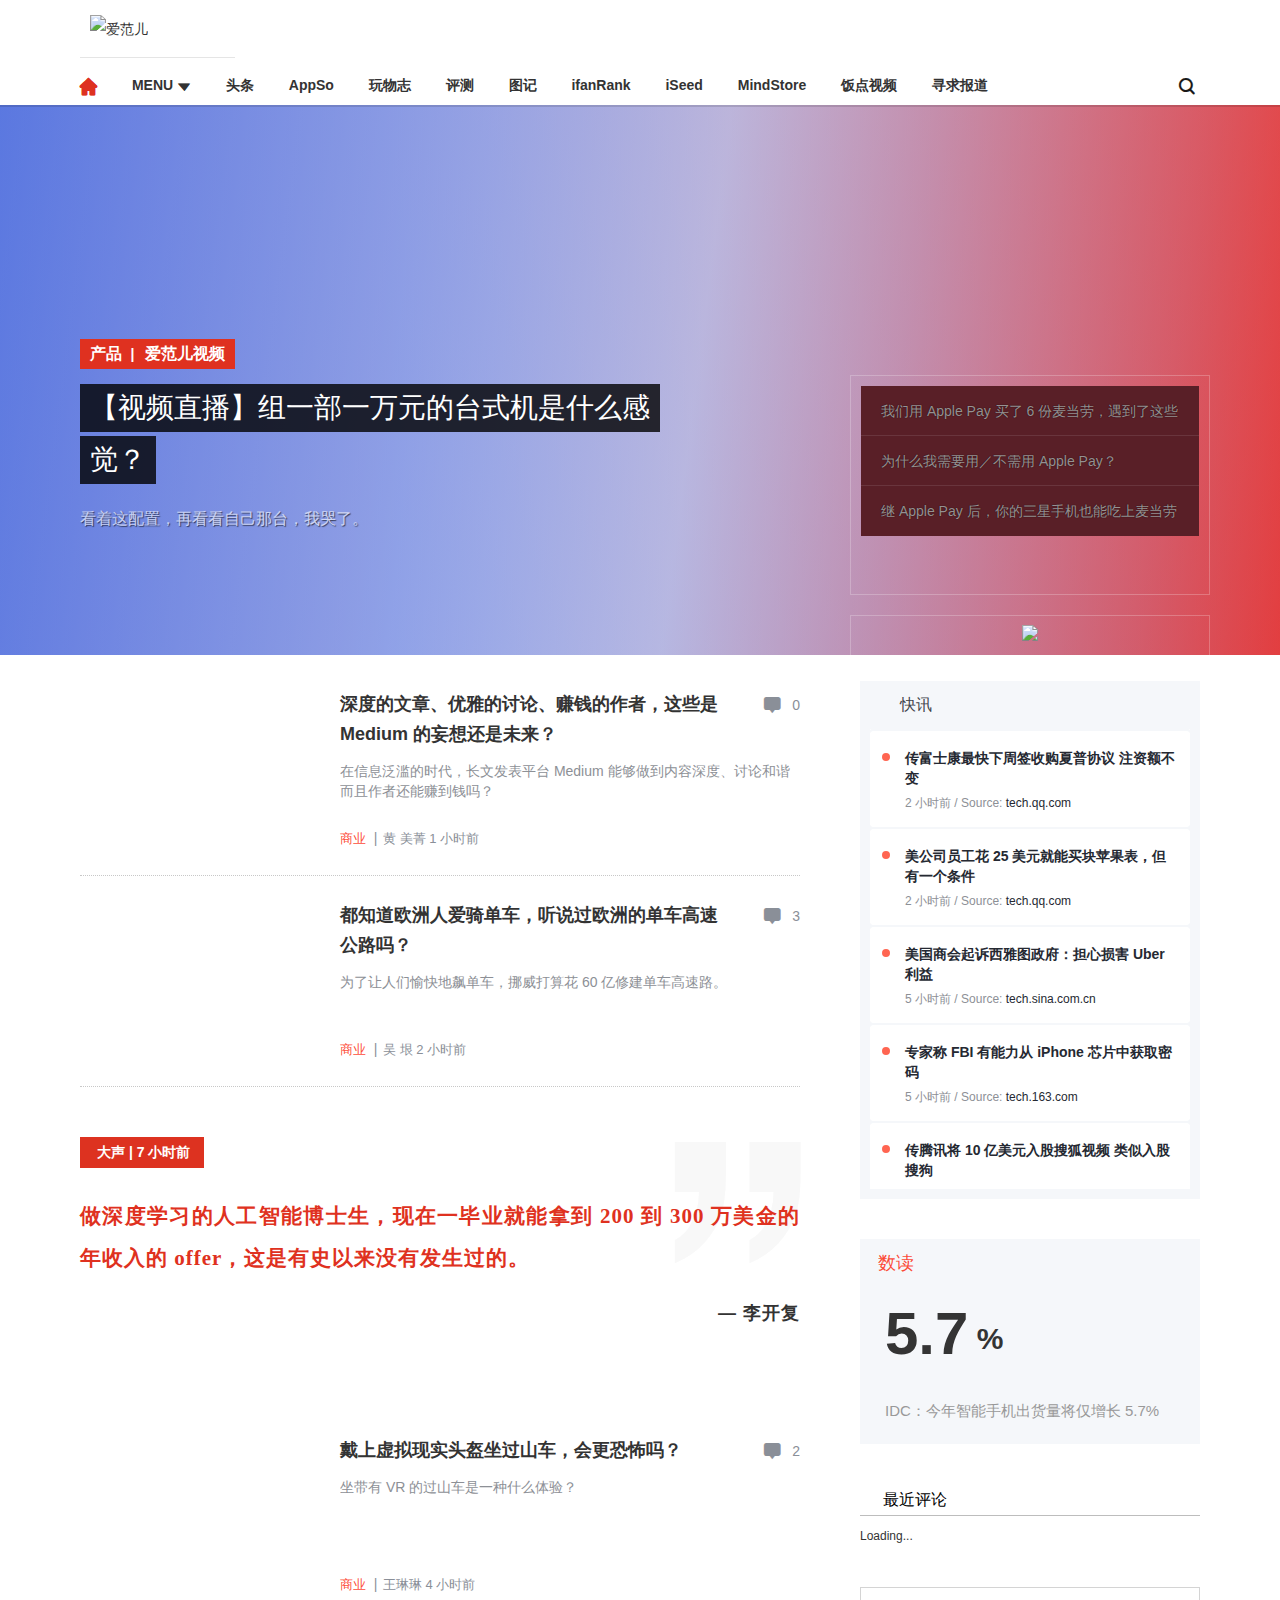
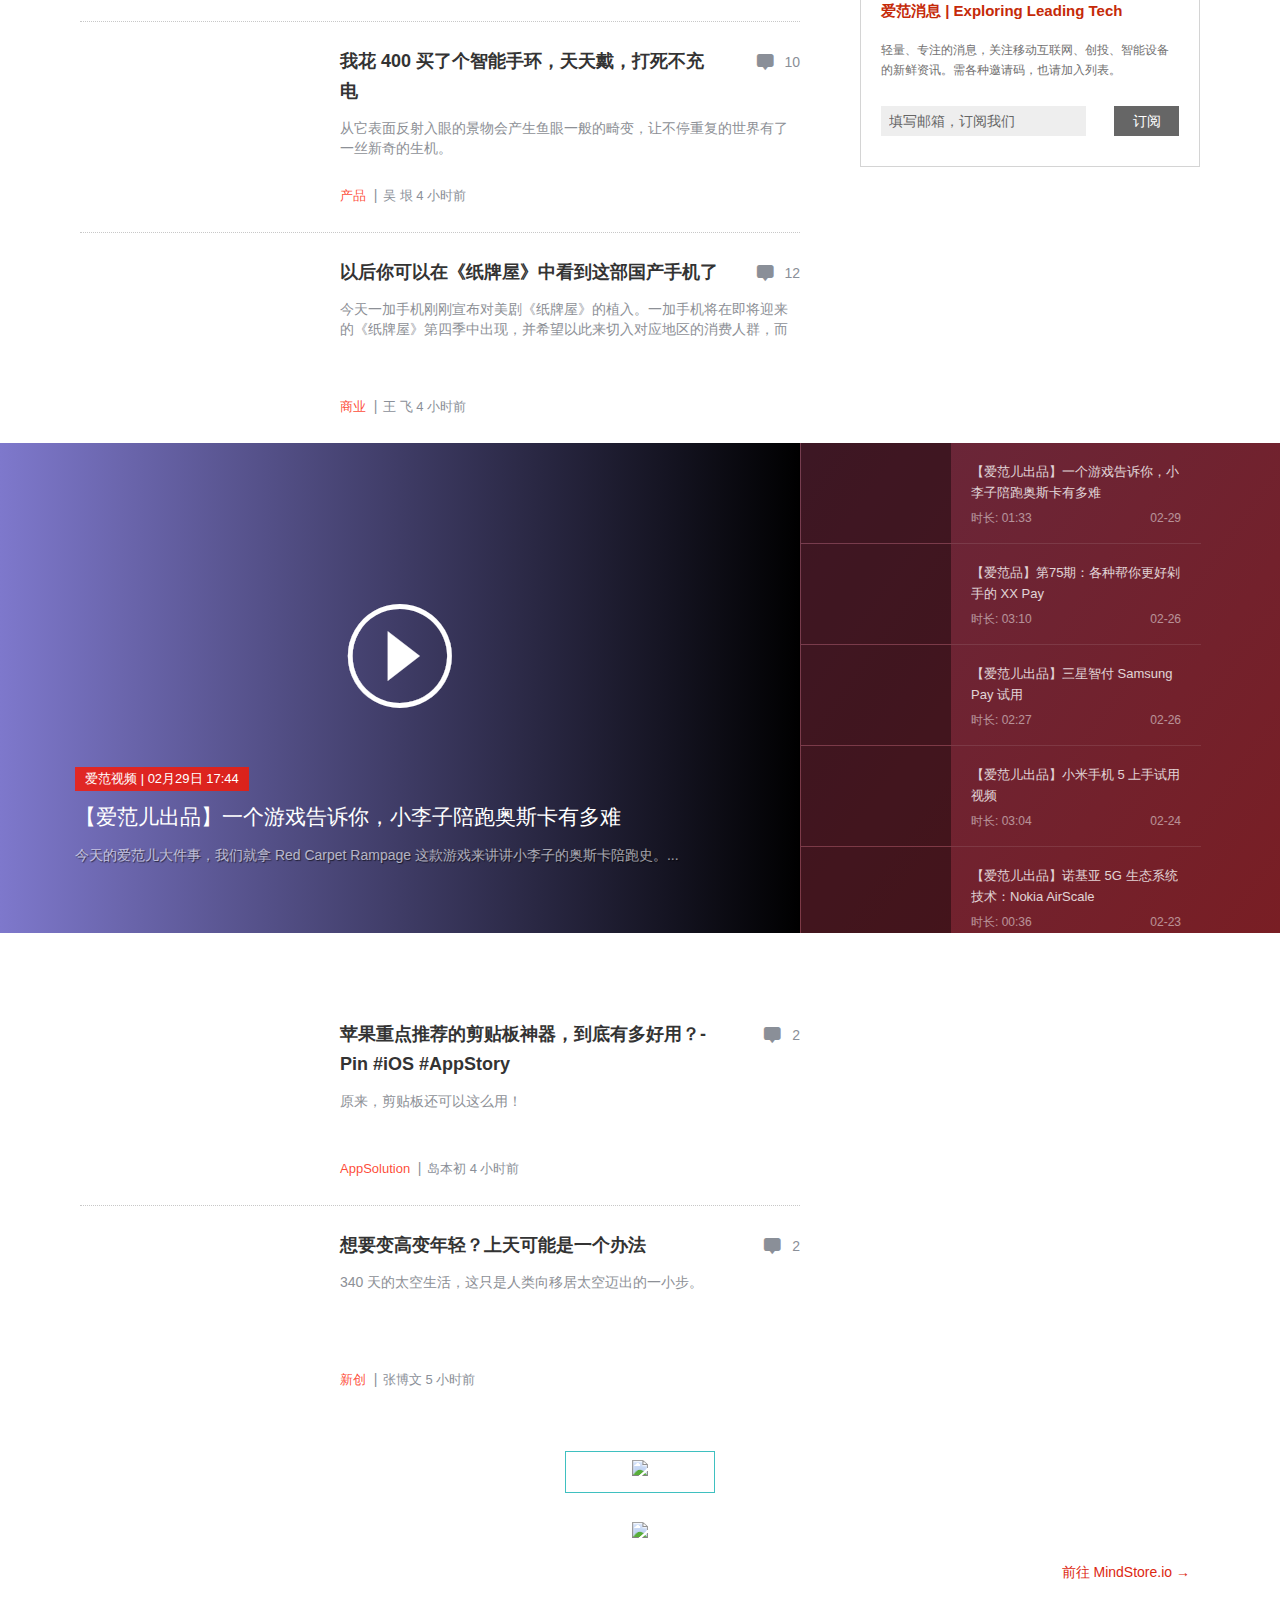
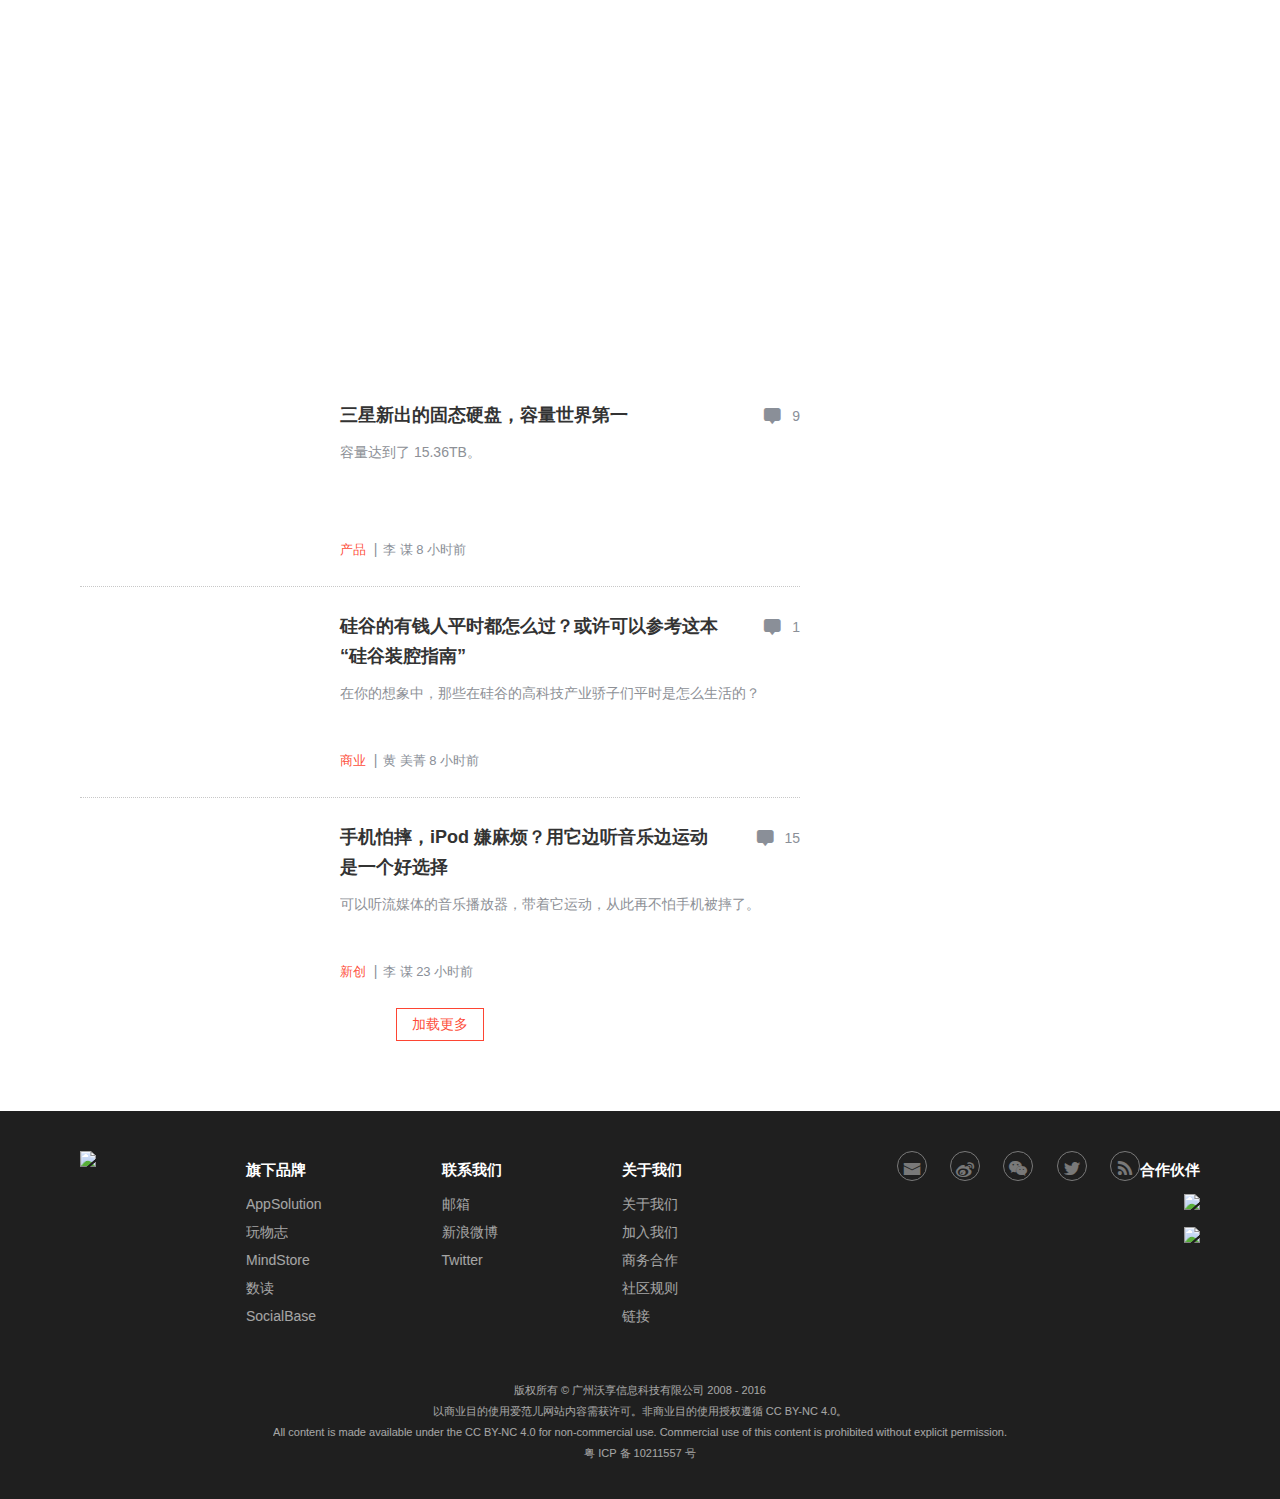
==== wp-content/themes/ycafan/index.html @ ac7ae657 "提交代码" ====
<!DOCTYPE html>
<html xmlns:wb="http://open.weibo.com/wb">
<head>
  <meta charset="utf-8"><script type="text/javascript"></script>
  <meta property="og:site_name" content="爱范儿" />
<meta property="og:url" content="http://www.ifanr.com" /> 
 <title>爱范儿 · 连接热爱</title>
  <link rel="alternate" type="application/rss+xml" title="RSS 2.0 Feed" href="http://www.ifanr.com/feed"/>
  
<!-- BEGIN Metadata added by Add-Meta-Tags WordPress plugin -->
<meta name="description" content="聚焦新创和消费主题的科技媒体，成立于 2008 年 10 月，关注产品及体验，致力于“独立，前瞻，深入”的原创报道和分析评论，是国内唯一一家在产业和产品领域同时具有强势影响力的科技媒体。旗下现有 ifanr.com、SocialBase.cn、AppSolution、玩物志、创业及产品社区 MindStore 等多个细分领域的知名产品。" />
<!-- END Metadata added by Add-Meta-Tags WordPress plugin -->

<link rel='stylesheet' id='main-desktop-app-css'  href='css/main.desktop.auto_create_ts_1456211871.css' type='text/css' media='' />
<link rel='stylesheet' id='widgetbuzz-css'  href='css/buzz.auto_create_ts_1446046962.css?ver=4.2.4' type='text/css' media='all' />
<link rel="EditURI" type="application/rsd+xml" title="RSD" href="http://www.ifanr.com/xmlrpc.php?rsd" />
<link rel="wlwmanifest" type="application/wlwmanifest+xml" href="xml/wlwmanifest.xml" /> 
<script type="text/javascript">
var rcGlobal = {
  infoTemp        : "%REVIEWER% 评论 %POST%",
  loadingText     : "加载中...",
  noCommentsText  : "No comments",
  newestText      : "&laquo; 最新",
  newerText       : "&laquo; 新一点",
  olderText       : "旧一点 &raquo;",
  showContent     : "",
  external        : "1",
  avatarSize      : "48",
  avatarPosition  : "left",
  anonymous       : "Anonymous"
};
</script>
<script type="text/javascript">
/* Try to get out of frames! */
if ( window.top != window.self ) {
  window.top.location = self.location.href
}

var ga = ga || function() {(ga.q = ga.q || []).push(arguments)};

var ns = ns || {};
var IFR = IFR || {};
IFR.isMobile = 0;

IFR.user = {};
IFR.user.id = '';
IFR.user.name = '';
IFR.user.avatarUrl = '';

// sso 用户中心 url 统一配置, 见 config
ns.SSO_URL_MYACCOUNT = "https://sso.ifanr.com/myaccount/";
ns.SSO_URL_LOGIN = "https://sso.ifanr.com/login/";
ns.SSO_URL_REGISTER = "https://sso.ifanr.com/register/";
ns.SSO_URL_LOGOUT = "https://sso.ifanr.com/logout/";

ns.COMMENTER_EMAIL = 'commenter_email';
ns.COMMENTER_NAME = 'commenter_name';

IFR.api_url = "http://www.ifanr.com/api/v3.0/";
IFR.theme_url = "http://cdnzz.ifanr.com/wp-content/themes/ifanr-2.0";
IFR.blankImg_url = "http://cdnzz.ifanr.com/wp-content/themes/ifanr-2.0/static//images/grey.gif";
IFR.apiNonce = { appkey: 'lI5287M8UyxBI98U2YKq',timestamp: '1457091133',sign: '9f8137583d662371139d8556e808f045' };
</script>
    <!--[if lt IE 9]>
  <script src="http://cdnzz.ifanr.com/wp-content/themes/ifanr-2.0/js/html5.js" type="text/javascript"></script>
  <link rel="stylesheet" href="http://cdnzz.ifanr.com/wp-content/themes/ifanr-2.0/static/css/desktop/use-modern-browser.css"/>
  <![endif]-->
</head>

<body class="home blog">
<!-- [if lt IE9]>
<div class="use-modern-browser">
  <p>你正在使用低版本的 IE 浏览器，请升级 IE 浏览器或者通过 <a href="https://www.google.com/chrome/browser/desktop/index.html">Chrome</a>
     访问，以获得更好的阅读体验。</p>
</div>
<![endif] -->

<div id="container" class="container">
  <div id="container-inner" class="container-inner clearfix">

    
        <div id="header" class="header clearfix">
      <div class="header-inner">

        <!-- header-row -->
        <div class="header-row clearfix">
          <a class="logo js-logo" ga-track="event" ga-action="click" ga-event-category="logo" ga-event-label="Logo" href="http://www.ifanr.com/" title="爱范儿">
            <img src="http://cdnzz.ifanr.com/wp-content/themes/ifanr-2.0/static/images/desktop/new-logo-gray.png" alt="爱范儿"/>
          </a>

          <div class="sns row js-sns">
            <a class="sns-item" target="_blank" href="http://www.ifanr.com/weixin"><i class="ifanr2015 ifanr2015-weixin"></i></a>
            <a rel="nofollow" class="sns-item" target="_blank" href="http://weibo.com/ifanr"><i class="ifanr2015 ifanr2015-xinlangweibo"></i></a>
            <a rel="nofollow" class="sns-item" target="_blank" href="http://twitter.com/ifanr"><i class="ifanr2015 ifanr2015-twitter"></i></a>
            <a class="sns-item" target="_blank" href="http://www.ifanr.com/feed"><i class="ifanr2015 ifanr2015-rss"></i></a>
          </div>

          <div class="js-navbar-top-jiong-container navbar-top-jiong-container"></div>

        </div>
        <!-- end header-row -->

      </div>

      <!-- header-row -->
        <div class="header-row clearfix nav-fixed js-header js-nav-fixed">
          <div class="header-inner">
            <div class="nav">
              <ul class="nav-list">
                <li class="nav-item">
                  <a href="/">
                    <i class="ifanr2015 ifanr2015-home01 icon-home"></i>
                  </a>
                </li>
                <li class="nav-item js-nav-menu">
                  <a href="#menu">
                    <!-- <i class="ifanr2015 ifanr2015-menutou icon-font"></i> -->
                    MENU
                    <i class="ifanr2015 ifanr2015-jiantou icon-arrow-down"></i>
                  </a>
                </li>

                <li class="nav-item" cate="feature" data-count="4" data-action="featured">
                  <a ga-track="event" ga-action="click" ga-event-category="nav-item" ga-event-label="头条" itemprop="url" class="product-item" href="http://www.ifanr.com/">
                    <!-- <i class="ifanr2015 ifanr2015-toutiao01 icon-font"></i> -->
                    头条
                  </a>
                </li>
                <li class="nav-item" cate="app" data-count="4" data-post-type="app" data-template="desktop-nav-app">
                  <a ga-track="event" ga-action="click" ga-event-category="nav-item" ga-event-label="AppSo" itemprop="url" class="product-item" href="http://www.ifanr.com/app">
                    <!-- <i class="ifanr2015 ifanr2015-menuappso icon-font"></i> -->
                    AppSo
                  </a>
                </li>
                <li class="nav-item" cate="coolbuy" data-count="4" data-post-type="coolbuy">
                  <a ga-track="event" ga-action="click" ga-event-category="nav-item" ga-event-label="玩物志" itemprop="url" class="product-item" href="http://www.ifanr.com/coolbuy">
                    <!-- <i class="ifanr2015 ifanr2015-wanwuzhi icon-font"></i> -->
                    玩物志
                  </a>
                </li>
                <li class="nav-item" cate="review" data-count="4">
                  <a ga-track="event" ga-action="click" ga-event-category="nav-item" ga-event-label="评测" itemprop="url" class="product-item" href="http://www.ifanr.com/category/review">
                    <!-- <i class="ifanr2015 ifanr2015-pingce icon-font"></i> -->
                    评测
                  </a>
                </li>
                <li class="nav-item" cate="tuji" data-count="4" data-post-type="tuji">
                  <a ga-track="event" ga-action="click" ga-event-category="nav-item" ga-event-label="图记" itemprop="url" class="product-item" href="http://www.ifanr.com/tuji">
                    <!-- <i class="ifanr2015 ifanr2015-pingce icon-font"></i> -->
                    图记
                  </a>
                </li>
                <li class="nav-item" cate="top-rank" data-count="4">
                  <a ga-track="event" ga-action="click" ga-event-category="nav-item" ga-event-label="ifanRank" itemprop="url" class="product-item" href="http://www.ifanr.com/category/special/top-rank">
                    <!-- <i class="ifanr2015 ifanr2015-pingce icon-font"></i> -->
                    ifanRank
                  </a>
                </li>
                <li class="nav-item" cate="iseed" data-count="4">
                  <a ga-track="event" ga-action="click" ga-event-category="nav-item" ga-event-label="iseed" itemprop="url" class="product-item" href="http://www.ifanr.com/category/special/interview/iseed">
                    <!-- <i class="ifanr2015 ifanr2015-pingce icon-font"></i> -->
                    iSeed
                  </a>
                </li>
                <li class="nav-item" cate="mindstore" data-count="4" data-action="mindstore" data-template="desktop-nav-mindstore">
                  <a ga-track="event" ga-action="click" ga-event-category="nav-item" ga-event-label="MindStore" itemprop="url" class="product-item" href="http://mindstore.io">
                    <!-- <i class="ifanr2015 ifanr2015-mindstore icon-font"></i> -->
                    MindStore
                  </a>
                </li>
                <li class="nav-item" cate="video" data-limit="15" data-count="5" data-post-type="video" data-template="desktop-nav-video">
                  <a ga-track="event" ga-action="click" ga-event-category="nav-item" ga-event-label="爱范视频" itemprop="url" class="product-item" href="http://www.ifanr.com/category/special/video-special">
                    <!-- <i class="ifanr2015 ifanr2015-aifanshipin icon-font"></i> -->
                    饭点视频
                  </a>
                </li>
                <li class="nav-item">
                  <a ga-track="event" ga-action="click" ga-event-category="nav-item" ga-event-label="寻求报道" itemprop="url" class="product-item" href="http://www.ifanr.com/about/contribute">
                    <!-- <i class="ifanr2015 ifanr2015-aifanshipin icon-font"></i> -->
                    寻求报道
                  </a>
                </li>
                <!--
                <li class="nav-item" cate="dasheng" data-count="4" data-post-type="dasheng" data-template="desktop-nav-dasheng">
                  <a ga-track="event" ga-action="click" ga-event-category="nav-item" ga-event-label="大声" itemprop="url" class="product-item" href="http://www.ifanr.com/dasheng">
                    <i class="ifanr2015 ifanr2015-menudasheng icon-font"></i>
                  </a>
                </li>
                <li class="nav-item" cate="data" data-count="4" data-post-type="data" data-template="desktop-nav-data">
                  <a ga-track="event" ga-action="click" ga-event-category="nav-item" ga-event-label="数读" itemprop="url" class="product-item" href="http://www.ifanr.com/data/">
                    <i class="ifanr2015 ifanr2015-shudu icon-font"></i>
                  </a>
                </li> -->
               <!--  <li class="nav-item">
                  <a ga-track="event" ga-action="click" ga-event-category="nav-item" ga-event-label="寻求报道" itemprop="url" class="product-item" href="http://www.ifanr.com/data/">寻求报道</a>
                </li> -->

              </ul>
            </div>

            <div class="nav-user">
              <div class="nav-search js-nav-search" ga-track="event" ga-action="click" ga-event-category="button" ga-event-label="SearchButton" id="nav-search">
                <span id="search-button">
                  <i class="ifanr2015 ifanr2015-search icon-search"></i>
                </span>
              </div>

              <div class="js-login ifr-user-nav-menu hide">
                <div id="nav-user-button">
                  <div class="ifr-user-nav-menu">
                    <ul class="nav-user-subs ifr-user-dropdown-menu hide m-t-10" id="nav-user-subs">
                      <li class="sub-item"><a href="https://sso.ifanr.com/myaccount/">个人中心</a></li>
                      <li class="sub-item"><a href="javascript:void(0);" class="js-logout">退出登录</a></li>
                    </ul>
                  </div>
                  <span class="user-name J_UserIdentity"></span>
                  <span class="ifanr2015 ifanr2015-xiala-small"></span>
                </div>
              </div>

              <!-- 未登录 -->
              <div class="js-not-login not-login hide">
                <a rel="nofollow" class="user-login" href="https://sso.ifanr.com/login/?next=http://www.ifanr.com">登录</a>
                <a rel="nofollow" class="user-reg" href="https://sso.ifanr.com/register/?next=http://www.ifanr.com">注册</a>
              </div>
            </div>
          </div>

          <!-- 栏目预览 -->
          <div class="items-preview js-items-preview js-slider">
            <span class="slider-arrow prev"><i class="ifanr2015 ifanr2015-shangyihua"></i></span>
            <span class="slider-arrow next"><i class="ifanr2015 ifanr2015-xiayihua"></i></span>
            <div class="header-inner items-flex" ></div>
          </div>
          <!-- 栏目预览 -->

          <!-- 导航 -->
          <div class="hide state-close ifr-nav-items-container js-nav-items">
            <div class="fullwidth">
              <div class="main">
                <!-- 分类与产品 -->
                <div class="items-wrapper js-clickable-wrapper">
                  <h2>栏目</h2>

                  <div itemscope itemtype="http://schema.org/SiteNavigationElement" class="nav-items-list row">
                    <div class="single-row">
                      <a ga-track="event" ga-action="click" ga-event-category="nav-item" ga-event-label="首页" itemprop="url" href="http://www.ifanr.com"><span itemprop="name">首页</span></a>
                      <a ga-track="event" ga-action="click" ga-event-category="nav-item" ga-event-label="ifanRank" itemprop="url" href="http://www.ifanr.com/category/special/top-rank"><span itemprop="name">ifanRank</span></a>
                      <a ga-track="event" ga-action="click" ga-event-category="nav-item" ga-event-label="评测" itemprop="url" href="http://www.ifanr.com/category/special/review"><span itemprop="name">评测</span></a>
                    </div>
                    <div class="single-row">
                      <a ga-track="event" ga-action="click" ga-event-category="nav-item" ga-event-label="智能" itemprop="url" href="http://www.ifanr.com/category/special/intelligence"><span itemprop="name">智能</span></a>
                      <a ga-track="event" ga-action="click" ga-event-category="nav-item" ga-event-label="汽车" itemprop="url" href="http://www.ifanr.com/category/special/intelligentcar"><span itemprop="name">汽车</span></a>
                      <a ga-track="event" ga-action="click" ga-event-category="nav-item" ga-event-label="商业" itemprop="url" href="http://www.ifanr.com/category/special/business"><span itemprop="name">商业</span></a>
                    </div>
                    <div class="single-row">
                      <a ga-track="event" ga-action="click" ga-event-category="nav-item" ga-event-label="范品" itemprop="url" href="http://www.ifanr.com/category/special/imuch"><span itemprop="name">范品</span></a>
                      <a ga-track="event" ga-action="click" ga-event-category="nav-item" ga-event-label="图记" itemprop="url" href="http://www.ifanr.com/tuji"><span itemprop="name">图记</span></a>
                      <a ga-track="event" ga-action="click" ga-event-category="nav-item" ga-event-label="iSeed" itemprop="url" href="http://www.ifanr.com/category/special/iseed"><span itemprop="name">iSeed</span></a>
                    </div>
                    <div class="single-row">
                      <a ga-track="event" ga-action="click" ga-event-category="nav-item" ga-event-label="观点" itemprop="url" href="http://www.ifanr.com/category/special/opinion"><span itemprop="name">观点</span></a>
                      <a ga-track="event" ga-action="click" ga-event-category="nav-item" ga-event-label="访谈" itemprop="url" href="http://www.ifanr.com/category/special/interview"><span itemprop="name">访谈</span></a>
                      <a ga-track="event" ga-action="click" ga-event-category="nav-item" ga-event-label="饭点视频" itemprop="url" href="http://www.ifanr.com/video"><span itemprop="name">饭点视频</span></a>
                    </div>
                  </div>

                </div><!-- 分类与产品 -->

                <div class="menu-preview js-menu-preview">
                  <h2>快速预览</h2>
                  <div class="search-ifr preview-list">
                    <ul class="search-list"></ul>
                  </div>
                </div>

              </div>
            </div>
          </div><!-- 导航 -->

        </div>
        <!-- end header-row -->

    </div>

    <div id="content-outer" class="content-outer clearfix fix-header-height">
      <div id="content" class="content clearfix">

                  <div class="header-notice-wrap header-notice-wrap-for-home">
            <div class="fullwidth">
              <div class="header-notice hide J_Notice">
                <a class="notice J_NoticeLink" href="#">
                  <i class="ifanr2015 ifanr2015-live"></i>
                  <span class="J_NoticeTitle"></span>
                </a>
                <a class="J_Close close reverse-icon" title="关闭">
                  <i class="icon-remove"></i>
                </a>
              </div>
            </div>
          </div>
        <div id="recommend-post" class="clearfix">
  <div id="recommend-post-slider" class="recommend-holder clearfix">
    <div class="recommend-post-content clearfix">
            <div class="slider">
        <ul>
                    <li class="ifanr-recommend-item">
          <div class="post-mask post-mask-top"></div>
          <div class="post-mask post-mask-bottom"></div>
            <div itemprop="url"href="http://www.ifanr.com/628741" class="ifanr-recommend-items">
              <div class="item-content">
                <div class="bg-img" data-cmpt-parallax-bg id="recommend" style="background-image:url('http://images.ifanr.cn/wp-content/uploads/2016/03/DIY-3.jpg')"></div>
                <div class="fullwidth">
                  <div class="main recommend-post-wrapper row">
                    <div class="post-item-container excerpt" itemscope itemtype="http://schema.org/Article">

                      <div class="fullwidth">
                        <div class="main row">
                          <div class="post-item-container title">
                            <div class="post-item-addon"></div>
                            <div class="post-item-content" itemscope itemtype="http://schema.org/Article">
                              <meta itemscope="thumbnailUrl" content="http://images.ifanr.cn/wp-content/uploads/2016/03/DIY-3.jpg" />
                              <div class="tag-label">
                                <a class="tag" itemprop="keywords" href="http://www.ifanr.com/category/special/product">
                                  产品                                </a>
                                <span class="seperator">|</span>
                                <span class="author">
                                  <a href="http://www.ifanr.com/author/ifanrvideo" title="Posts by 爱范儿视频" rel="author">爱范儿视频</a>
                                </span>
                                <meta itemprop="author" content="爱范儿视频" />
                              </div>
                              <h2 itemprop="headline">
                                <a rel="canonical" itemprop="url" href="http://www.ifanr.com/628741" class="js-multiline">
                                <div class="title-part-container"><span class="title-part">【视频直播】组一部一万元的台式机是什么感</span></div><div class="title-part-container"><span class="title-part">觉？</span></div>                                </a>
                              </h2>
                            </div>
                          </div>
                        </div>
                      </div>

                      <div class="post-item-content post-item-excerpt">
                        <div itemprop="description" class="js-excerpt" data-clamp='3'>
                          <p>看着这配置，再看看自己那台，我哭了。</p>                        </div>
                      </div>
                      <div class="clearfix"></div>
                    </div>
                    <!-- post-item-container -->
                  </div>
                </div>
                <!-- recommend-post-wrapper -->
              </div>
              <!-- item-content -->
            </div>
          </li>
                    <li class="ifanr-recommend-item">
          <div class="post-mask post-mask-top"></div>
          <div class="post-mask post-mask-bottom"></div>
            <div itemprop="url"href="http://www.ifanr.com/628151" class="ifanr-recommend-items">
              <div class="item-content">
                <div class="bg-img" data-cmpt-parallax-bg id="recommend" style="background-image:url('http://images.ifanr.cn/wp-content/uploads/2016/03/aed82cd7web-china-game-go-1-cc-e1457075761960.jpg')"></div>
                <div class="fullwidth">
                  <div class="main recommend-post-wrapper row">
                    <div class="post-item-container excerpt" itemscope itemtype="http://schema.org/Article">

                      <div class="fullwidth">
                        <div class="main row">
                          <div class="post-item-container title">
                            <div class="post-item-addon"></div>
                            <div class="post-item-content" itemscope itemtype="http://schema.org/Article">
                              <meta itemscope="thumbnailUrl" content="http://images.ifanr.cn/wp-content/uploads/2016/03/aed82cd7web-china-game-go-1-cc-e1457075761960.jpg" />
                              <div class="tag-label">
                                <a class="tag" itemprop="keywords" href="http://www.ifanr.com/category/special/innovation">
                                  新创                                </a>
                                <span class="seperator">|</span>
                                <span class="author">
                                  <a href="http://www.ifanr.com/author/odyssey" title="Posts by 欧狄" rel="author">欧狄</a>
                                </span>
                                <meta itemprop="author" content="欧狄" />
                              </div>
                              <h2 itemprop="headline">
                                <a rel="canonical" itemprop="url" href="http://www.ifanr.com/628151" class="js-multiline">
                                <div class="title-part-container"><span class="title-part">5 天后大战人工智能！世界顶尖棋手能否“捍</span></div><div class="title-part-container"><span class="title-part">卫”人类智商？</span></div>                                </a>
                              </h2>
                            </div>
                          </div>
                        </div>
                      </div>

                      <div class="post-item-content post-item-excerpt">
                        <div itemprop="description" class="js-excerpt" data-clamp='3'>
                          <p>“对 AlphaGO 是我不能输的比赛，甚至一盘棋都不能输。”李世石显得志在必得。</p>                        </div>
                      </div>
                      <div class="clearfix"></div>
                    </div>
                    <!-- post-item-container -->
                  </div>
                </div>
                <!-- recommend-post-wrapper -->
              </div>
              <!-- item-content -->
            </div>
          </li>
                    <li class="ifanr-recommend-item">
          <div class="post-mask post-mask-top"></div>
          <div class="post-mask post-mask-bottom"></div>
            <div itemprop="url"href="http://www.ifanr.com/628422" class="ifanr-recommend-items">
              <div class="item-content">
                <div class="bg-img" data-cmpt-parallax-bg id="recommend" style="background-image:url('http://images.ifanr.cn/wp-content/uploads/2016/03/wechat_pay.jpg')"></div>
                <div class="fullwidth">
                  <div class="main recommend-post-wrapper row">
                    <div class="post-item-container excerpt" itemscope itemtype="http://schema.org/Article">

                      <div class="fullwidth">
                        <div class="main row">
                          <div class="post-item-container title">
                            <div class="post-item-addon"></div>
                            <div class="post-item-content" itemscope itemtype="http://schema.org/Article">
                              <meta itemscope="thumbnailUrl" content="http://images.ifanr.cn/wp-content/uploads/2016/03/wechat_pay.jpg" />
                              <div class="tag-label">
                                <a class="tag" itemprop="keywords" href="http://www.ifanr.com/category/special/business">
                                  商业                                </a>
                                <span class="seperator">|</span>
                                <span class="author">
                                  <a href="http://www.ifanr.com/author/michael" title="Posts by 麦玮琪" rel="author">麦玮琪</a>
                                </span>
                                <meta itemprop="author" content="麦玮琪" />
                              </div>
                              <h2 itemprop="headline">
                                <a rel="canonical" itemprop="url" href="http://www.ifanr.com/628422" class="js-multiline">
                                <div class="title-part-container"><span class="title-part">同是第三方支付，为啥支付宝能顶住手续费压</span></div><div class="title-part-container"><span class="title-part">力，微信却不能？</span></div>                                </a>
                              </h2>
                            </div>
                          </div>
                        </div>
                      </div>

                      <div class="post-item-content post-item-excerpt">
                        <div itemprop="description" class="js-excerpt" data-clamp='3'>
                          <p>在看不见的地方，支付宝和微信支付的差异非常之大。这也凸显了支付宝在第三方支付上的领先地位，即便它缺少所谓的社交基因；而微信支付需要追赶的，也不仅仅是市场份额。</p>                        </div>
                      </div>
                      <div class="clearfix"></div>
                    </div>
                    <!-- post-item-container -->
                  </div>
                </div>
                <!-- recommend-post-wrapper -->
              </div>
              <!-- item-content -->
            </div>
          </li>
                    <li class="ifanr-recommend-item">
          <div class="post-mask post-mask-top"></div>
          <div class="post-mask post-mask-bottom"></div>
            <div itemprop="url"href="http://www.ifanr.com/627543" class="ifanr-recommend-items">
              <div class="item-content">
                <div class="bg-img" data-cmpt-parallax-bg id="recommend" style="background-image:url('http://images.ifanr.cn/wp-content/uploads/2016/03/Robot.jpg')"></div>
                <div class="fullwidth">
                  <div class="main recommend-post-wrapper row">
                    <div class="post-item-container excerpt" itemscope itemtype="http://schema.org/Article">

                      <div class="fullwidth">
                        <div class="main row">
                          <div class="post-item-container title">
                            <div class="post-item-addon"></div>
                            <div class="post-item-content" itemscope itemtype="http://schema.org/Article">
                              <meta itemscope="thumbnailUrl" content="http://images.ifanr.cn/wp-content/uploads/2016/03/Robot.jpg" />
                              <div class="tag-label">
                                <a class="tag" itemprop="keywords" href="http://www.ifanr.com/category/special/product">
                                  产品                                </a>
                                <span class="seperator">|</span>
                                <span class="author">
                                  <a href="http://www.ifanr.com/author/huangmeijing" title="Posts by 黄 美菁" rel="author">黄 美菁</a>
                                </span>
                                <meta itemprop="author" content="黄 美菁" />
                              </div>
                              <h2 itemprop="headline">
                                <a rel="canonical" itemprop="url" href="http://www.ifanr.com/627543" class="js-multiline">
                                <div class="title-part-container"><span class="title-part">当真狗狗遇上机器狗，如何面对这些“成精”的</span></div><div class="title-part-container"><span class="title-part">机器人？</span></div>                                </a>
                              </h2>
                            </div>
                          </div>
                        </div>
                      </div>

                      <div class="post-item-content post-item-excerpt">
                        <div itemprop="description" class="js-excerpt" data-clamp='3'>
                          <p>当 Android 创始人 Andy Rubin 的爱犬遇到机器狗，两者会擦出怎样的火花？</p>                        </div>
                      </div>
                      <div class="clearfix"></div>
                    </div>
                    <!-- post-item-container -->
                  </div>
                </div>
                <!-- recommend-post-wrapper -->
              </div>
              <!-- item-content -->
            </div>
          </li>
                    <li class="ifanr-recommend-item">
          <div class="post-mask post-mask-top"></div>
          <div class="post-mask post-mask-bottom"></div>
            <div itemprop="url"href="http://www.ifanr.com/627298" class="ifanr-recommend-items">
              <div class="item-content">
                <div class="bg-img" data-cmpt-parallax-bg id="recommend" style="background-image:url('http://images.ifanr.cn/wp-content/uploads/2016/03/15657723_xxl.jpg')"></div>
                <div class="fullwidth">
                  <div class="main recommend-post-wrapper row">
                    <div class="post-item-container excerpt" itemscope itemtype="http://schema.org/Article">

                      <div class="fullwidth">
                        <div class="main row">
                          <div class="post-item-container title">
                            <div class="post-item-addon"></div>
                            <div class="post-item-content" itemscope itemtype="http://schema.org/Article">
                              <meta itemscope="thumbnailUrl" content="http://images.ifanr.cn/wp-content/uploads/2016/03/15657723_xxl.jpg" />
                              <div class="tag-label">
                                <a class="tag" itemprop="keywords" href="http://www.ifanr.com/category/special/opinion">
                                  观点                                </a>
                                <span class="seperator">|</span>
                                <span class="author">
                                  <a href="http://www.ifanr.com/author/odin" title="Posts by 莊 偉宏 Odin" rel="author">莊 偉宏 Odin</a>
                                </span>
                                <meta itemprop="author" content="莊 偉宏 Odin" />
                              </div>
                              <h2 itemprop="headline">
                                <a rel="canonical" itemprop="url" href="http://www.ifanr.com/627298" class="js-multiline">
                                <div class="title-part-container"><span class="title-part">究竟是什么黑科技，让大疆无人机不会撞墙？</span></div>                                </a>
                              </h2>
                            </div>
                          </div>
                        </div>
                      </div>

                      <div class="post-item-content post-item-excerpt">
                        <div itemprop="description" class="js-excerpt" data-clamp='3'>
                          <p>为什么大疆的 Phantom 4 和 Yuneec 的 Typhoon H，可以像有生命的一样自动回避障碍物？全因它们都有一双眼睛。</p>                        </div>
                      </div>
                      <div class="clearfix"></div>
                    </div>
                    <!-- post-item-container -->
                  </div>
                </div>
                <!-- recommend-post-wrapper -->
              </div>
              <!-- item-content -->
            </div>
          </li>
                    <li class="ifanr-recommend-item">
          <div class="post-mask post-mask-top"></div>
          <div class="post-mask post-mask-bottom"></div>
            <div itemprop="url"href="http://www.ifanr.com/627195" class="ifanr-recommend-items">
              <div class="item-content">
                <div class="bg-img" data-cmpt-parallax-bg id="recommend" style="background-image:url('http://images.ifanr.cn/wp-content/uploads/2016/03/p4-titu.jpg')"></div>
                <div class="fullwidth">
                  <div class="main recommend-post-wrapper row">
                    <div class="post-item-container excerpt" itemscope itemtype="http://schema.org/Article">

                      <div class="fullwidth">
                        <div class="main row">
                          <div class="post-item-container title">
                            <div class="post-item-addon"></div>
                            <div class="post-item-content" itemscope itemtype="http://schema.org/Article">
                              <meta itemscope="thumbnailUrl" content="http://images.ifanr.cn/wp-content/uploads/2016/03/p4-titu.jpg" />
                              <div class="tag-label">
                                <a class="tag" itemprop="keywords" href="http://www.ifanr.com/category/special/product">
                                  产品                                </a>
                                <span class="seperator">|</span>
                                <span class="author">
                                  <a href="http://www.ifanr.com/author/michael" title="Posts by 麦玮琪" rel="author">麦玮琪</a>
                                </span>
                                <meta itemprop="author" content="麦玮琪" />
                              </div>
                              <h2 itemprop="headline">
                                <a rel="canonical" itemprop="url" href="http://www.ifanr.com/627195" class="js-multiline">
                                <div class="title-part-container"><span class="title-part">大疆精灵 4 的这十个黑科技，让新手也能把</span></div><div class="title-part-container"><span class="title-part">无人机玩出花样</span></div>                                </a>
                              </h2>
                            </div>
                          </div>
                        </div>
                      </div>

                      <div class="post-item-content post-item-excerpt">
                        <div itemprop="description" class="js-excerpt" data-clamp='3'>
                          <p>答案就隐藏在这款 Phantom 4 里。</p>                        </div>
                      </div>
                      <div class="clearfix"></div>
                    </div>
                    <!-- post-item-container -->
                  </div>
                </div>
                <!-- recommend-post-wrapper -->
              </div>
              <!-- item-content -->
            </div>
          </li>
                  </ul>
      </div>
      <!-- slider -->
    </div>
    <!-- recommend-post-content -->
  </div>
  <!-- recommend-post-slider -->

  <div class="fullwidth">
    <!-- 广告 -->
        <!-- 广告 -->

    <!-- 文章合集 -->
    <div id="ifanr-post-collections" class="clearfix">
      <div class="accordion-border">
                  <a rel="canonical" class="accordion-item accordion-close" href="http://www.ifanr.com/621230">
              我们用 Apple Pay 买了 6 份麦当劳，遇到了这些问题（附解决方案）              <div class="img-bg" style="background-image:url('http://images.ifanr.cn/wp-content/uploads/2016/02/iphonepay.jpg!400');"></div>
            </a>
                        <a rel="canonical" class="accordion-item accordion-close" href="http://www.ifanr.com/621212">
              为什么我需要用／不需用 Apple Pay？              <div class="img-bg" style="background-image:url('http://images.ifanr.cn/wp-content/uploads/2016/02/DSCF2041.jpg!400');"></div>
            </a>
                        <a rel="canonical" class="accordion-item accordion-close" href="http://www.ifanr.com/621573">
              继 Apple Pay 后，你的三星手机也能吃上麦当劳              <div class="img-bg" style="background-image:url('http://images.ifanr.cn/wp-content/uploads/2016/02/20150209_091101.jpg!400');"></div>
            </a>
                  </div>
    </div>
    <!-- 文章合集 -->
  </div>

</div>
<!-- recommend-post -->

  <div id="index-part-one" data-cmpt-autofixed-container class="fullwidth row top  js-index-part-one">
    <div class="main">
      <div class="index-content-normal posts-list">
        <article itemscope itemtype="http://schema.org/Article" id="post-628698" class="row post-item-container">

  <div class="new-post-item-content">
    <a rel="canonical" class="news-pic" itemprop="thumbnailUrl"  href="http://www.ifanr.com/628698" style="background-image:url('http://images.ifanr.cn/wp-content/uploads/2016/03/writing.jpg!400')"></a>

    <h2>
      <a rel="external" href="http://www.ifanr.com/628698" title="Permalink to 深度的文章、优雅的讨论、赚钱的作者，这些是 Medium 的妄想还是未来？">
        <span itemprop="headline">深度的文章、优雅的讨论、赚钱的作者，这些是 Medium 的妄想还是未来？</span>
      </a>
      <div class="comment-count new-comment-count">
        <a rel="canonical" class="comment-count-container" href="http://www.ifanr.com/628698#comments" ga-track="event" ga-action="click" ga-event-category="button" ga-event-label="CommentCount">
          <i class="ifanr2015 ifanr2015-pinglun"></i>
          0        </a>
        <meta itemprop="commentCount" content="0" />
      </div>
    </h2>

        <p itemprop="description" class="js-excerpt" data-clamp="2">在信息泛滥的时代，长文发表平台 Medium 能够做到内容深度、讨论和谐而且作者还能赚到钱吗？</p>

    <div class="tag-label">
      <a class="tag" itemprop="keywords" href="http://www.ifanr.com/category/special/business">商业</a>
      <span class="seperator">|</span>
      <span class="author"><a href="http://www.ifanr.com/author/huangmeijing" title="Posts by 黄 美菁" rel="author">黄 美菁</a></span>
      <meta itemprop="author" content="黄 美菁" />
      <span class="date" itemprop="datePublished" datetime="2016-03-04T09:57:36+0000">1 小时前</span>
          </div>

    
  </div>

</article>
<article itemscope itemtype="http://schema.org/Article" id="post-628679" class="row post-item-container">

  <div class="new-post-item-content">
    <a rel="canonical" class="news-pic" itemprop="thumbnailUrl"  href="http://www.ifanr.com/628679" style="background-image:url('http://images.ifanr.cn/wp-content/uploads/2016/03/o-WOMAN-BIKE-RIDING-facebook.jpg!400')"></a>

    <h2>
      <a rel="external" href="http://www.ifanr.com/628679" title="Permalink to 都知道欧洲人爱骑单车，听说过欧洲的单车高速公路吗？">
        <span itemprop="headline">都知道欧洲人爱骑单车，听说过欧洲的单车高速公路吗？</span>
      </a>
      <div class="comment-count new-comment-count">
        <a rel="canonical" class="comment-count-container" href="http://www.ifanr.com/628679#comments" ga-track="event" ga-action="click" ga-event-category="button" ga-event-label="CommentCount">
          <i class="ifanr2015 ifanr2015-pinglun"></i>
          3        </a>
        <meta itemprop="commentCount" content="3" />
      </div>
    </h2>

        <p itemprop="description" class="js-excerpt" data-clamp="2">为了让人们愉快地飙单车，挪威打算花 60 亿修建单车高速路。</p>

    <div class="tag-label">
      <a class="tag" itemprop="keywords" href="http://www.ifanr.com/category/special/business">商业</a>
      <span class="seperator">|</span>
      <span class="author"><a href="http://www.ifanr.com/author/tiger" title="Posts by 吴 垠" rel="author">吴 垠</a></span>
      <meta itemprop="author" content="吴 垠" />
      <span class="date" itemprop="datePublished" datetime="2016-03-04T09:28:01+0000">2 小时前</span>
          </div>

    
  </div>

</article>

  <div class="dasheng-wrapper">
    <div class="fullwidth row">
      <span class="dasheng-icon"><i class="ifanr2015 ifanr2015-dasheng"></i></span>
      <div class="main">
        <div class="post-item-container">
          <div class="comment-count">
            <div class="row-dasheng-title">
              <span class="entry-dasheng-title"><a class="tag" href="http://www.ifanr.com/dasheng">大声</a> | 7 小时前               </span>
            </div>
          </div>
          <div class="post-item-content ">
            <a class="dasheng-index entry-dasheng clearfix" href="http://www.ifanr.com/dasheng/628269">
              <div class="entry-dasheng-inner clearfix">
                <div class="dasheng_content clearfix">
                  <span>做深度学习的人工智能博士生，现在一毕业就能拿到 200 到 300 万美金的年收入的 offer，这是有史以来没有发生过的。</span>
                  <div class="dasheng_original text-right">
                    <span>― 李开复</span>
                  </div>
                </div>
                              </div>
            </a>
          </div>
        </div>
      </div>
          </div>
  </div>


<article itemscope itemtype="http://schema.org/Article" id="post-628441" class="row post-item-container">

  <div class="new-post-item-content">
    <a rel="canonical" class="news-pic" itemprop="thumbnailUrl"  href="http://www.ifanr.com/628441" style="background-image:url('http://images.ifanr.cn/wp-content/uploads/2016/03/sanxing.jpg!400')"></a>

    <h2>
      <a rel="external" href="http://www.ifanr.com/628441" title="Permalink to 戴上虚拟现实头盔坐过山车，会更恐怖吗？">
        <span itemprop="headline">戴上虚拟现实头盔坐过山车，会更恐怖吗？</span>
      </a>
      <div class="comment-count new-comment-count">
        <a rel="canonical" class="comment-count-container" href="http://www.ifanr.com/628441#comments" ga-track="event" ga-action="click" ga-event-category="button" ga-event-label="CommentCount">
          <i class="ifanr2015 ifanr2015-pinglun"></i>
          2        </a>
        <meta itemprop="commentCount" content="2" />
      </div>
    </h2>

        <p itemprop="description" class="js-excerpt" data-clamp="2">坐带有 VR 的过山车是一种什么体验？</p>

    <div class="tag-label">
      <a class="tag" itemprop="keywords" href="http://www.ifanr.com/category/special/business">商业</a>
      <span class="seperator">|</span>
      <span class="author"><a href="http://www.ifanr.com/author/wanglinlin" title="Posts by 王琳琳" rel="author">王琳琳</a></span>
      <meta itemprop="author" content="王琳琳" />
      <span class="date" itemprop="datePublished" datetime="2016-03-04T06:52:16+0000">4 小时前</span>
          </div>

    
  </div>

</article>
<article itemscope itemtype="http://schema.org/Article" id="post-628486" class="row post-item-container">

  <div class="new-post-item-content">
    <a rel="canonical" class="news-pic" itemprop="thumbnailUrl"  href="http://www.ifanr.com/628486" style="background-image:url('http://images.ifanr.cn/wp-content/uploads/2016/03/DSCF6003-MARKED1.jpg!400')"></a>

    <h2>
      <a rel="external" href="http://www.ifanr.com/628486" title="Permalink to 我花 400 买了个智能手环，天天戴，打死不充电">
        <span itemprop="headline">我花 400 买了个智能手环，天天戴，打死不充电</span>
      </a>
      <div class="comment-count new-comment-count">
        <a rel="canonical" class="comment-count-container" href="http://www.ifanr.com/628486#comments" ga-track="event" ga-action="click" ga-event-category="button" ga-event-label="CommentCount">
          <i class="ifanr2015 ifanr2015-pinglun"></i>
          10        </a>
        <meta itemprop="commentCount" content="10" />
      </div>
    </h2>

        <p itemprop="description" class="js-excerpt" data-clamp="2">从它表面反射入眼的景物会产生鱼眼一般的畸变，让不停重复的世界有了一丝新奇的生机。</p>

    <div class="tag-label">
      <a class="tag" itemprop="keywords" href="http://www.ifanr.com/category/special/product">产品</a>
      <span class="seperator">|</span>
      <span class="author"><a href="http://www.ifanr.com/author/tiger" title="Posts by 吴 垠" rel="author">吴 垠</a></span>
      <meta itemprop="author" content="吴 垠" />
      <span class="date" itemprop="datePublished" datetime="2016-03-04T06:46:59+0000">4 小时前</span>
          </div>

    
  </div>

</article>
<article itemscope itemtype="http://schema.org/Article" id="post-628473" class="row post-item-container">

  <div class="new-post-item-content">
    <a rel="canonical" class="news-pic" itemprop="thumbnailUrl"  href="http://www.ifanr.com/628473" style="background-image:url('http://images.ifanr.cn/wp-content/uploads/2016/03/one.jpg!400')"></a>

    <h2>
      <a rel="external" href="http://www.ifanr.com/628473" title="Permalink to 以后你可以在《纸牌屋》中看到这部国产手机了">
        <span itemprop="headline">以后你可以在《纸牌屋》中看到这部国产手机了</span>
      </a>
      <div class="comment-count new-comment-count">
        <a rel="canonical" class="comment-count-container" href="http://www.ifanr.com/628473#comments" ga-track="event" ga-action="click" ga-event-category="button" ga-event-label="CommentCount">
          <i class="ifanr2015 ifanr2015-pinglun"></i>
          12        </a>
        <meta itemprop="commentCount" content="12" />
      </div>
    </h2>

        <p itemprop="description" class="js-excerpt" data-clamp="2">今天一加手机刚刚宣布对美剧《纸牌屋》的植入。一加手机将在即将迎来的《纸牌屋》第四季中出现，并希望以此来切入对应地区的消费人群，而植入费用大概为 200 万左右。</p>

    <div class="tag-label">
      <a class="tag" itemprop="keywords" href="http://www.ifanr.com/category/special/business">商业</a>
      <span class="seperator">|</span>
      <span class="author"><a href="http://www.ifanr.com/author/jackie" title="Posts by 王 飞" rel="author">王 飞</a></span>
      <meta itemprop="author" content="王 飞" />
      <span class="date" itemprop="datePublished" datetime="2016-03-04T06:45:40+0000">4 小时前</span>
          </div>

    
  </div>

</article>
      </div>
    </div>
    <div class="sbl row">
      <div data-cmpt-autofixed data-autofixed-follow-to=".js-index-part-one">
        <div class="ifanr-sudu-border"></div>
        <div id="ifanr_side_jiong_widget-81" class="widget-container widget_ifanr_jiong_new clearfix">		<div class="ifanr-text-content">
			<a id="video" rel="external" href="http://go.ifanr.cn/1S"><img src="http://images.ifanr.cn/wp-content/uploads/2016/02/cebianlan.jpg" /></a>
            		</div>
		</div><div id="ifanr_widget_buzz-2" class="widget-container widget_ifanr_widget_buzz clearfix">      <div class="widget-buzz-container">
        <div class="title-container">
          <i class="iconfont iconfont-buzz"></i><h1 class="widget-buzz-title">快讯</h1>
        </div>
        <div class="nano buzz-list-container js-nano">
          <ul class="buzz-list nano-content js-buzz-list">
            <!-- buzz item -->
                          <li class="buzz-item">
                <div class="buzz-item-container">
                  <h2 class="buzz-item-title" ga-track="event" ga-action="click" ga-event-category="widget" ga-event-label="ifanr-buzz">
                    <a target="_blank" href="http://www.ifanr.com/buzz/628668" data-source-url="http://tech.qq.com/a/20160304/057055.htm" itemprop="url" class="buzz-item-link">
                      传富士康最快下周签收购夏普协议 注资额不变                    </a>
                  </h2>
                  <div class="buzz-item-footer">
                    <span class="buzz-item-date" itemprop="datePublished" datetime="2016-03-04T08:34:24+0000">2 小时前</span>
                    <span>/</span>
                    <span class="buzz-item-source">
                      Source: <a target="_blank" itemprop="url" href="http://www.ifanr.com/buzz/628668" data-source-url="http://tech.qq.com/a/20160304/057055.htm" class="buzz-item-link">tech.qq.com</a>
                    </span>
                  </div>
                </div>
              </li>
                          <li class="buzz-item">
                <div class="buzz-item-container">
                  <h2 class="buzz-item-title" ga-track="event" ga-action="click" ga-event-category="widget" ga-event-label="ifanr-buzz">
                    <a target="_blank" href="http://www.ifanr.com/buzz/628667" data-source-url="http://tech.qq.com/a/20160304/059271.htm" itemprop="url" class="buzz-item-link">
                      美公司员工花 25 美元就能买块苹果表，但有一个条件                    </a>
                  </h2>
                  <div class="buzz-item-footer">
                    <span class="buzz-item-date" itemprop="datePublished" datetime="2016-03-04T08:33:59+0000">2 小时前</span>
                    <span>/</span>
                    <span class="buzz-item-source">
                      Source: <a target="_blank" itemprop="url" href="http://www.ifanr.com/buzz/628667" data-source-url="http://tech.qq.com/a/20160304/059271.htm" class="buzz-item-link">tech.qq.com</a>
                    </span>
                  </div>
                </div>
              </li>
                          <li class="buzz-item">
                <div class="buzz-item-container">
                  <h2 class="buzz-item-title" ga-track="event" ga-action="click" ga-event-category="widget" ga-event-label="ifanr-buzz">
                    <a target="_blank" href="http://www.ifanr.com/buzz/628480" data-source-url="http://tech.sina.com.cn/i/2016-03-04/doc-ifxqafha0365271.shtml" itemprop="url" class="buzz-item-link">
                      美国商会起诉西雅图政府：担心损害 Uber 利益                    </a>
                  </h2>
                  <div class="buzz-item-footer">
                    <span class="buzz-item-date" itemprop="datePublished" datetime="2016-03-04T06:04:07+0000">5 小时前</span>
                    <span>/</span>
                    <span class="buzz-item-source">
                      Source: <a target="_blank" itemprop="url" href="http://www.ifanr.com/buzz/628480" data-source-url="http://tech.sina.com.cn/i/2016-03-04/doc-ifxqafha0365271.shtml" class="buzz-item-link">tech.sina.com.cn</a>
                    </span>
                  </div>
                </div>
              </li>
                          <li class="buzz-item">
                <div class="buzz-item-container">
                  <h2 class="buzz-item-title" ga-track="event" ga-action="click" ga-event-category="widget" ga-event-label="ifanr-buzz">
                    <a target="_blank" href="http://www.ifanr.com/buzz/628478" data-source-url="http://tech.163.com/16/0304/11/BHAGS04Q000915BD.html" itemprop="url" class="buzz-item-link">
                      专家称 FBI 有能力从 iPhone 芯片中获取密码                    </a>
                  </h2>
                  <div class="buzz-item-footer">
                    <span class="buzz-item-date" itemprop="datePublished" datetime="2016-03-04T06:01:33+0000">5 小时前</span>
                    <span>/</span>
                    <span class="buzz-item-source">
                      Source: <a target="_blank" itemprop="url" href="http://www.ifanr.com/buzz/628478" data-source-url="http://tech.163.com/16/0304/11/BHAGS04Q000915BD.html" class="buzz-item-link">tech.163.com</a>
                    </span>
                  </div>
                </div>
              </li>
                          <li class="buzz-item">
                <div class="buzz-item-container">
                  <h2 class="buzz-item-title" ga-track="event" ga-action="click" ga-event-category="widget" ga-event-label="ifanr-buzz">
                    <a target="_blank" href="http://www.ifanr.com/buzz/628377" data-source-url="http://tech.sina.com.cn/i/2016-03-04/doc-ifxqafha0358568.shtml" itemprop="url" class="buzz-item-link">
                      传腾讯将 10 亿美元入股搜狐视频 类似入股搜狗                    </a>
                  </h2>
                  <div class="buzz-item-footer">
                    <span class="buzz-item-date" itemprop="datePublished" datetime="2016-03-04T03:09:43+0000">8 小时前</span>
                    <span>/</span>
                    <span class="buzz-item-source">
                      Source: <a target="_blank" itemprop="url" href="http://www.ifanr.com/buzz/628377" data-source-url="http://tech.sina.com.cn/i/2016-03-04/doc-ifxqafha0358568.shtml" class="buzz-item-link">tech.sina.com.cn</a>
                    </span>
                  </div>
                </div>
              </li>
                          <li class="buzz-item">
                <div class="buzz-item-container">
                  <h2 class="buzz-item-title" ga-track="event" ga-action="click" ga-event-category="widget" ga-event-label="ifanr-buzz">
                    <a target="_blank" href="http://www.ifanr.com/buzz/628338" data-source-url="http://tech.ifeng.com/a/20160304/41558726_0.shtml" itemprop="url" class="buzz-item-link">
                      阅后即焚 Snapchat 融资 1.75 亿美元 估值仍为 160 亿美元                    </a>
                  </h2>
                  <div class="buzz-item-footer">
                    <span class="buzz-item-date" itemprop="datePublished" datetime="2016-03-04T02:46:42+0000">8 小时前</span>
                    <span>/</span>
                    <span class="buzz-item-source">
                      Source: <a target="_blank" itemprop="url" href="http://www.ifanr.com/buzz/628338" data-source-url="http://tech.ifeng.com/a/20160304/41558726_0.shtml" class="buzz-item-link">tech.ifeng.com</a>
                    </span>
                  </div>
                </div>
              </li>
                          <li class="buzz-item">
                <div class="buzz-item-container">
                  <h2 class="buzz-item-title" ga-track="event" ga-action="click" ga-event-category="widget" ga-event-label="ifanr-buzz">
                    <a target="_blank" href="http://www.ifanr.com/buzz/628257" data-source-url="http://cn.wsj.com/gb/20160303/tec074419.asp" itemprop="url" class="buzz-item-link">
                      英特尔开发增强现实的头戴式设备                    </a>
                  </h2>
                  <div class="buzz-item-footer">
                    <span class="buzz-item-date" itemprop="datePublished" datetime="2016-03-04T01:49:46+0000">9 小时前</span>
                    <span>/</span>
                    <span class="buzz-item-source">
                      Source: <a target="_blank" itemprop="url" href="http://www.ifanr.com/buzz/628257" data-source-url="http://cn.wsj.com/gb/20160303/tec074419.asp" class="buzz-item-link">cn.wsj.com</a>
                    </span>
                  </div>
                </div>
              </li>
                          <li class="buzz-item">
                <div class="buzz-item-container">
                  <h2 class="buzz-item-title" ga-track="event" ga-action="click" ga-event-category="widget" ga-event-label="ifanr-buzz">
                    <a target="_blank" href="http://www.ifanr.com/buzz/628245" data-source-url="http://cn.wsj.com/gb/20160303/tec112200.asp" itemprop="url" class="buzz-item-link">
                      优步不惜重金扩张国际业务                    </a>
                  </h2>
                  <div class="buzz-item-footer">
                    <span class="buzz-item-date" itemprop="datePublished" datetime="2016-03-04T01:21:01+0000">10 小时前</span>
                    <span>/</span>
                    <span class="buzz-item-source">
                      Source: <a target="_blank" itemprop="url" href="http://www.ifanr.com/buzz/628245" data-source-url="http://cn.wsj.com/gb/20160303/tec112200.asp" class="buzz-item-link">cn.wsj.com</a>
                    </span>
                  </div>
                </div>
              </li>
                          <li class="buzz-item">
                <div class="buzz-item-container">
                  <h2 class="buzz-item-title" ga-track="event" ga-action="click" ga-event-category="widget" ga-event-label="ifanr-buzz">
                    <a target="_blank" href="http://www.ifanr.com/buzz/628244" data-source-url="http://cn.wsj.com/gb/20160303/tec134755.asp" itemprop="url" class="buzz-item-link">
                      谷歌电脑成“梵高再世”：画作拍出 8000 美元价格                    </a>
                  </h2>
                  <div class="buzz-item-footer">
                    <span class="buzz-item-date" itemprop="datePublished" datetime="2016-03-04T01:20:18+0000">10 小时前</span>
                    <span>/</span>
                    <span class="buzz-item-source">
                      Source: <a target="_blank" itemprop="url" href="http://www.ifanr.com/buzz/628244" data-source-url="http://cn.wsj.com/gb/20160303/tec134755.asp" class="buzz-item-link">cn.wsj.com</a>
                    </span>
                  </div>
                </div>
              </li>
                          <li class="buzz-item">
                <div class="buzz-item-container">
                  <h2 class="buzz-item-title" ga-track="event" ga-action="click" ga-event-category="widget" ga-event-label="ifanr-buzz">
                    <a target="_blank" href="http://www.ifanr.com/buzz/628243" data-source-url="http://cn.wsj.com/gb/20160303/tec172731.asp" itemprop="url" class="buzz-item-link">
                      百度李彦宏：加大力度发展自动驾驶技术                    </a>
                  </h2>
                  <div class="buzz-item-footer">
                    <span class="buzz-item-date" itemprop="datePublished" datetime="2016-03-04T01:19:42+0000">10 小时前</span>
                    <span>/</span>
                    <span class="buzz-item-source">
                      Source: <a target="_blank" itemprop="url" href="http://www.ifanr.com/buzz/628243" data-source-url="http://cn.wsj.com/gb/20160303/tec172731.asp" class="buzz-item-link">cn.wsj.com</a>
                    </span>
                  </div>
                </div>
              </li>
                        <!-- buzz item -->
            <li class="loading js-loading">
              <img src="http://cdnzz.ifanr.com/wp-content/themes/ifanr-2.0/static/images/common/loader/loadingb.gif"/>
            </li>
          </ul>
        </div>
      </div>

    </div><div id="ifanr_side_data_widget-4" class="widget-container widget-data clearfix">    
      <div class="widget-data-content">
        <div class="widget-data-content-bg"></div>
        <h4><a href="http://www.ifanr.com/data/">数读</a></h4>
        <a class="widget-body" rel="external" href="http://www.ifanr.com/data/628594">

                    <span class="widget-data-num num font-luzsans">5.7</span>
                    <span class="widget-data-percent yahei">%</span>
                    <span class="widget-data-text">IDC：今年智能手机出货量将仅增长 5.7%</span>
        </a>
        <a id="widget-data-more" class="widget-data-more" href="http://www.ifanr.com/data/" title="点击了解更多">了解更多 &raquo;</a>
      </div>
        </div><div id="recentcomments2" class="widget-container widget_recentcomments ifr-post-list-widget  clearfix"><div class="title"> <img class="ifanr2015" src="http://cdnzz.ifanr.com/wp-content/themes/ifanr-2.0/static/images/desktop/latest-comments-icon.png" alt=""/> <h2>最近评论</h2> </div><ul><li class="rc-navi clearfix"><span class="rc-loading">Loading...</span></li><li id="rc-comment-temp" class="rc-item rc-comment clearfix"><div class="rc-excerpt"></div><div class="rc-info"></div><div class="rc-timestamp"></div></li></ul></div><div id="mail-subscribe" class="widget-ifr ifr-subscribe widget-container clearfix">
  <div id="mc_embed_signup" class="clearfix">
    <form action="http://ifanr.us2.list-manage.com/subscribe/post?u=f770959951cdcc1bba7ab56cb&amp;id=258559241a" method="post" id="mc-embedded-subscribe-form" name="mc-embedded-subscribe-form" class="validate" target="_blank">
      <div class="widget-header">
        <label for="mce-EMAIL">爱范消息 | Exploring Leading Tech</label>
      </div>
      <div class="widget-contents clearfix">
        <p>轻量、专注的消息，关注移动互联网、创投、智能设备的新鲜资讯。需各种邀请码，也请加入列表。</p>
        <div class="ifr-input-group">
          <input type="email" value="" name="EMAIL" class="ifr-input email-input" id="mce-EMAIL" placeholder="填写邮箱，订阅我们">
          <input ga-track="event" ga-action="click" ga-event-category="button" ga-event-label="Subscribe" type="submit" value="订阅" name="subscribe" id="mc-embedded-subscribe" class="ifr-input email-submit">
        </div>
      </div>
    </form>
  </div>
</div>      </div>
    </div>
  </div>

  <div class="video-wrapper">
  <div class="video-container">

    <div class="video-feature-container js-video-container" data-video-iframe="<iframe src='http://player.youku.com/embed/XMTQ4NTg0MzY4OA==' frameborder=0 allowfullscreen></iframe>" ga-track="event" ga-action="click" ga-event-category="video" ga-event-label="爱范视频">
      <div class="mask video-mask"></div>
      <div class="bg-img" style="background-image:url('http://images.ifanr.cn/wp-content/uploads/2016/02/80013.jpg')"></div>
      
      <div class="video-play-button js-play-btn">
        <i class="ifanr2015 ifanr2015-shipin"></i>
      </div>

      <div class="feature-item-container">
        <div class="tag-label">
          <a class="tag" itemprop="keywords" href="http://www.ifanr.com/video">爱范视频</a>
          <span class="seperator">|</span>
          <span class="time js-date">
          02月29日 17:44          </span>
        </div>
        <h2 class="title">【爱范儿出品】一个游戏告诉你，小李子陪跑奥斯卡有多难</h2>
        <p class="description">今天的爱范儿大件事，我们就拿 Red Carpet Rampage 这款游戏来讲讲小李子的奥斯卡陪跑史。</p>
      </div>
    </div>

    <div class="video-list-container">
              <a class="list-item-container js-list-video" href="http://www.ifanr.com/video/626463" data-video-iframe="<iframe src='http://player.youku.com/embed/XMTQ4NTg0MzY4OA==' frameborder=0 allowfullscreen></iframe>" ga-track="event" ga-action="click" ga-event-category="video" ga-event-label="爱范视频">
          <div class="mask video-mask-black"></div>
          <div class="mask video-play-mask">
            <i class="ifanr2015 ifanr2015-bofang"></i>
            <span class="play-text">播放中...</span>
          </div>
          <div class="bg-img" style="background-image:url('http://images.ifanr.cn/wp-content/uploads/2016/02/80013.jpg')"></div>
          <div class="video-info-container">
            <div class="video-headline">【爱范儿出品】一个游戏告诉你，小李子陪跑奥斯卡有多难</div>
            <div class="video-time">时长: 01:33</div>
            <div class="video-date">
            02-29            </div>
          </div>
        </a>
              <a class="list-item-container js-list-video" href="http://www.ifanr.com/video/625335" data-video-iframe="<iframe src='http://player.youku.com/embed/XMTQ4Mjg2MTQwMA==' frameborder=0 allowfullscreen></iframe>" ga-track="event" ga-action="click" ga-event-category="video" ga-event-label="爱范视频">
          <div class="mask video-mask-black"></div>
          <div class="mask video-play-mask">
            <i class="ifanr2015 ifanr2015-bofang"></i>
            <span class="play-text">播放中...</span>
          </div>
          <div class="bg-img" style="background-image:url('http://images.ifanr.cn/wp-content/uploads/2016/02/爱范品.jpg')"></div>
          <div class="video-info-container">
            <div class="video-headline">【爱范品】第75期：各种帮你更好剁手的 XX Pay</div>
            <div class="video-time">时长: 03:10</div>
            <div class="video-date">
            02-26            </div>
          </div>
        </a>
              <a class="list-item-container js-list-video" href="http://www.ifanr.com/video/625030" data-video-iframe="<iframe src='http://player.youku.com/embed/XMTQ4MjAzNTU4MA==' frameborder=0 allowfullscreen></iframe>" ga-track="event" ga-action="click" ga-event-category="video" ga-event-label="爱范视频">
          <div class="mask video-mask-black"></div>
          <div class="mask video-play-mask">
            <i class="ifanr2015 ifanr2015-bofang"></i>
            <span class="play-text">播放中...</span>
          </div>
          <div class="bg-img" style="background-image:url('http://images.ifanr.cn/wp-content/uploads/2016/02/80012.jpg')"></div>
          <div class="video-info-container">
            <div class="video-headline">【爱范儿出品】三星智付 Samsung Pay 试用</div>
            <div class="video-time">时长: 02:27</div>
            <div class="video-date">
            02-26            </div>
          </div>
        </a>
              <a class="list-item-container js-list-video" href="http://www.ifanr.com/video/624350" data-video-iframe="<iframe src='http://player.youku.com/embed/XMTQ4MDc5MjA0NA==' frameborder=0 allowfullscreen></iframe>" ga-track="event" ga-action="click" ga-event-category="video" ga-event-label="爱范视频">
          <div class="mask video-mask-black"></div>
          <div class="mask video-play-mask">
            <i class="ifanr2015 ifanr2015-bofang"></i>
            <span class="play-text">播放中...</span>
          </div>
          <div class="bg-img" style="background-image:url('http://images.ifanr.cn/wp-content/uploads/2016/02/80010.jpg')"></div>
          <div class="video-info-container">
            <div class="video-headline">【爱范儿出品】小米手机 5 上手试用视频</div>
            <div class="video-time">时长: 03:04</div>
            <div class="video-date">
            02-24            </div>
          </div>
        </a>
              <a class="list-item-container js-list-video" href="http://www.ifanr.com/video/623130" data-video-iframe="<iframe src='http://player.youku.com/embed/XMTQ3OTM1ODUyMA==' frameborder=0 allowfullscreen></iframe>" ga-track="event" ga-action="click" ga-event-category="video" ga-event-label="爱范视频">
          <div class="mask video-mask-black"></div>
          <div class="mask video-play-mask">
            <i class="ifanr2015 ifanr2015-bofang"></i>
            <span class="play-text">播放中...</span>
          </div>
          <div class="bg-img" style="background-image:url('http://images.ifanr.cn/wp-content/uploads/2016/02/8009.jpg')"></div>
          <div class="video-info-container">
            <div class="video-headline">【爱范儿出品】诺基亚 5G 生态系统技术：Nokia AirScale</div>
            <div class="video-time">时长: 00:36</div>
            <div class="video-date">
            02-23            </div>
          </div>
        </a>
              <a class="list-item-container js-list-video" href="http://www.ifanr.com/video/623113" data-video-iframe="<iframe src='http://player.youku.com/embed/XMTQ3OTM2NTU2MA==' frameborder=0 allowfullscreen></iframe>" ga-track="event" ga-action="click" ga-event-category="video" ga-event-label="爱范视频">
          <div class="mask video-mask-black"></div>
          <div class="mask video-play-mask">
            <i class="ifanr2015 ifanr2015-bofang"></i>
            <span class="play-text">播放中...</span>
          </div>
          <div class="bg-img" style="background-image:url('http://images.ifanr.cn/wp-content/uploads/2016/02/8008.jpg')"></div>
          <div class="video-info-container">
            <div class="video-headline">【爱范儿出品】编辑带你逛 MWC 2016，看看开幕第一天的新品</div>
            <div class="video-time">时长: 05:50</div>
            <div class="video-date">
            02-23            </div>
          </div>
        </a>
              <a class="list-item-container js-list-video" href="http://www.ifanr.com/video/622967" data-video-iframe="<iframe src='http://player.youku.com/embed/XMTQ3OTA2MjY4OA==' frameborder=0 allowfullscreen></iframe>" ga-track="event" ga-action="click" ga-event-category="video" ga-event-label="爱范视频">
          <div class="mask video-mask-black"></div>
          <div class="mask video-play-mask">
            <i class="ifanr2015 ifanr2015-bofang"></i>
            <span class="play-text">播放中...</span>
          </div>
          <div class="bg-img" style="background-image:url('http://images.ifanr.cn/wp-content/uploads/2016/02/8007.jpg')"></div>
          <div class="video-info-container">
            <div class="video-headline">【爱范儿出品】MWC 手机汇总</div>
            <div class="video-time">时长: 03:51</div>
            <div class="video-date">
            02-22            </div>
          </div>
        </a>
              <a class="list-item-container js-list-video" href="http://www.ifanr.com/video/621797" data-video-iframe="<iframe src='http://player.youku.com/embed/XMTQ3NDY5NjEzMg==' frameborder=0 allowfullscreen></iframe>" ga-track="event" ga-action="click" ga-event-category="video" ga-event-label="爱范视频">
          <div class="mask video-mask-black"></div>
          <div class="mask video-play-mask">
            <i class="ifanr2015 ifanr2015-bofang"></i>
            <span class="play-text">播放中...</span>
          </div>
          <div class="bg-img" style="background-image:url(' http://images.ifanr.cn/wp-content/uploads/2016/02/8006.jpg')"></div>
          <div class="video-info-container">
            <div class="video-headline">【爱范儿出品】苹果 Apple Pay 第一时间抢鲜试用</div>
            <div class="video-time">时长: 02:28</div>
            <div class="video-date">
            02-19            </div>
          </div>
        </a>
              <a class="list-item-container js-list-video" href="http://www.ifanr.com/video/621796" data-video-iframe="<iframe src='http://player.youku.com/embed/XMTQ3NDI3MzIwOA==' frameborder=0 allowfullscreen></iframe>" ga-track="event" ga-action="click" ga-event-category="video" ga-event-label="爱范视频">
          <div class="mask video-mask-black"></div>
          <div class="mask video-play-mask">
            <i class="ifanr2015 ifanr2015-bofang"></i>
            <span class="play-text">播放中...</span>
          </div>
          <div class="bg-img" style="background-image:url('http://images.ifanr.cn/wp-content/uploads/2016/02/8005.jpg')"></div>
          <div class="video-info-container">
            <div class="video-headline">【爱范品】第74期：除了上春晚，机器人还可以……</div>
            <div class="video-time">时长: 03:19</div>
            <div class="video-date">
            02-19            </div>
          </div>
        </a>
              <a class="list-item-container js-list-video" href="http://www.ifanr.com/video/620579" data-video-iframe="<iframe src='http://player.youku.com/embed/XMTQ3MzQ2MjQ1Ng==' frameborder=0 allowfullscreen></iframe>" ga-track="event" ga-action="click" ga-event-category="video" ga-event-label="爱范视频">
          <div class="mask video-mask-black"></div>
          <div class="mask video-play-mask">
            <i class="ifanr2015 ifanr2015-bofang"></i>
            <span class="play-text">播放中...</span>
          </div>
          <div class="bg-img" style="background-image:url('http://images.ifanr.cn/wp-content/uploads/2016/02/8004.jpg')"></div>
          <div class="video-info-container">
            <div class="video-headline">【爱范儿出品】3 分半提前逛完 MWC</div>
            <div class="video-time">时长: 03:40</div>
            <div class="video-date">
            02-16            </div>
          </div>
        </a>
          </div>
  </div>
  <div class="mask video-mask-left mask-bg-left"></div>
  <div class="mask video-list-mask mask-bg-right"></div>
</div>

<div id="index-part-two" data-cmpt-autofixed-container class="fullwidth row">
  <div class="main js-index-part-two">
    <div class="index-content-normal posts-list">
      <article itemscope itemtype="http://schema.org/Article" id="post-622387" class="row post-item-container">

  <div class="new-post-item-content">
    <a rel="canonical" class="news-pic" itemprop="thumbnailUrl"  href="http://www.ifanr.com/app/622387" style="background-image:url('http://images.ifanr.cn/wp-content/uploads/2016/03/sifotography1412000831.jpg!400')"></a>

    <h2>
      <a rel="external" href="http://www.ifanr.com/app/622387" title="Permalink to 苹果重点推荐的剪贴板神器，到底有多好用？- Pin #iOS #AppStory">
        <span itemprop="headline">苹果重点推荐的剪贴板神器，到底有多好用？- Pin #iOS #AppStory</span>
      </a>
      <div class="comment-count new-comment-count">
        <a rel="canonical" class="comment-count-container" href="http://www.ifanr.com/app/622387#comments" ga-track="event" ga-action="click" ga-event-category="button" ga-event-label="CommentCount">
          <i class="ifanr2015 ifanr2015-pinglun"></i>
          2        </a>
        <meta itemprop="commentCount" content="2" />
      </div>
    </h2>

        <p itemprop="description" class="js-excerpt" data-clamp="2">原来，剪贴板还可以这么用！</p>

    <div class="tag-label">
      <a class="tag" itemprop="keywords" href="http://www.ifanr.com/app/">AppSolution</a>
      <span class="seperator">|</span>
      <span class="author"><a href="http://www.ifanr.com/author/ricol009" title="Posts by 岛本初" rel="author">岛本初</a></span>
      <meta itemprop="author" content="岛本初" />
      <span class="date" itemprop="datePublished" datetime="2016-03-04T06:38:58+0800">4 小时前</span>
          </div>

    
  </div>

</article>
<article itemscope itemtype="http://schema.org/Article" id="post-628304" class="row post-item-container">

  <div class="new-post-item-content">
    <a rel="canonical" class="news-pic" itemprop="thumbnailUrl"  href="http://www.ifanr.com/628304" style="background-image:url('http://images.ifanr.cn/wp-content/uploads/2016/03/duibi.png!400')"></a>

    <h2>
      <a rel="external" href="http://www.ifanr.com/628304" title="Permalink to 想要变高变年轻？上天可能是一个办法">
        <span itemprop="headline">想要变高变年轻？上天可能是一个办法</span>
      </a>
      <div class="comment-count new-comment-count">
        <a rel="canonical" class="comment-count-container" href="http://www.ifanr.com/628304#comments" ga-track="event" ga-action="click" ga-event-category="button" ga-event-label="CommentCount">
          <i class="ifanr2015 ifanr2015-pinglun"></i>
          2        </a>
        <meta itemprop="commentCount" content="2" />
      </div>
    </h2>

        <p itemprop="description" class="js-excerpt" data-clamp="2">340 天的太空生活，这只是人类向移居太空迈出的一小步。</p>

    <div class="tag-label">
      <a class="tag" itemprop="keywords" href="http://www.ifanr.com/category/special/innovation">新创</a>
      <span class="seperator">|</span>
      <span class="author"><a href="http://www.ifanr.com/author/zhangbowen" title="Posts by 张博文" rel="author">张博文</a></span>
      <meta itemprop="author" content="张博文" />
      <span class="date" itemprop="datePublished" datetime="2016-03-04T06:25:22+0800">5 小时前</span>
          </div>

    
  </div>

</article>



    </div>
  </div>
  <div class="sbl row">
  </div>
    <div class="sbl row">
      <div data-cmpt-autofixed data-autofixed-follow-to=".js-index-part-two">
              </div>
    </div>
</div>

  <div id="mindstore-container" class="mindstore-container">
  <div class="section-mindstore">
    <!--<i class="ifanr2015 ifanr2015-ms"></i>-->
    <span class="title">
      <img src="http://cdnzz.ifanr.com/wp-content/themes/ifanr-2.0/static/images/desktop/mindstore.png"/>
    </span>
  </div>

  <div class="mindstore-articles-container">
    <div id="mindstore-wrapper" class="mindstore-wrapper banner js-mindstore" data-count="4">
        <div id="mindstore-articles-list" class="mindstore-articles-list row">
          <div class="no-ajax loading loading-gif js-loading">
            <img src="http://cdnzz.ifanr.com/wp-content/themes/ifanr-2.0/static/images/common/loader/loadingb.gif"/>
          </div>
        </div>
    </div>
    <span class="unslider-arrow prev js-arrow"><i class="ifanr2015 ifanr2015-shangyihua"></i></span>
    <span class="unslider-arrow next js-arrow"><i class="ifanr2015 ifanr2015-xiayihua"></i></span>
    <div class="fullwidth">
      <a href="http://mindstore.io" class="guide">前往 MindStore.io &#8594;</a>
    </div>
  </div>
</div>
  <div id="index-part-forth" data-cmpt-autofixed-container class="fullwidth row">
    <div class="main js-index-part-forth">
      <div class="index-content-normal posts-list js-loading-posts-wrapper">
        <article itemscope itemtype="http://schema.org/Article" id="post-628223" class="row post-item-container">

  <div class="new-post-item-content">
    <a rel="canonical" class="news-pic" itemprop="thumbnailUrl"  href="http://www.ifanr.com/628223" style="background-image:url('http://images.ifanr.cn/wp-content/uploads/2016/03/samsung-SSD.jpg!400')"></a>

    <h2>
      <a rel="external" href="http://www.ifanr.com/628223" title="Permalink to 三星新出的固态硬盘，容量世界第一">
        <span itemprop="headline">三星新出的固态硬盘，容量世界第一</span>
      </a>
      <div class="comment-count new-comment-count">
        <a rel="canonical" class="comment-count-container" href="http://www.ifanr.com/628223#comments" ga-track="event" ga-action="click" ga-event-category="button" ga-event-label="CommentCount">
          <i class="ifanr2015 ifanr2015-pinglun"></i>
          9        </a>
        <meta itemprop="commentCount" content="9" />
      </div>
    </h2>

        <p itemprop="description" class="js-excerpt" data-clamp="2">容量达到了 15.36TB。</p>

    <div class="tag-label">
      <a class="tag" itemprop="keywords" href="http://www.ifanr.com/category/special/product">产品</a>
      <span class="seperator">|</span>
      <span class="author"><a href="http://www.ifanr.com/author/nemo603" title="Posts by 李 谋" rel="author">李 谋</a></span>
      <meta itemprop="author" content="李 谋" />
      <span class="date" itemprop="datePublished" datetime="2016-03-04T02:48:38+0800">8 小时前</span>
          </div>

    
  </div>

</article>
<article itemscope itemtype="http://schema.org/Article" id="post-628267" class="row post-item-container">

  <div class="new-post-item-content">
    <a rel="canonical" class="news-pic" itemprop="thumbnailUrl"  href="http://www.ifanr.com/628267" style="background-image:url('http://images.ifanr.cn/wp-content/uploads/2016/03/Great_Gatsby-05929Rr.jpg!400')"></a>

    <h2>
      <a rel="external" href="http://www.ifanr.com/628267" title="Permalink to 硅谷的有钱人平时都怎么过？或许可以参考这本“硅谷装腔指南”">
        <span itemprop="headline">硅谷的有钱人平时都怎么过？或许可以参考这本“硅谷装腔指南”</span>
      </a>
      <div class="comment-count new-comment-count">
        <a rel="canonical" class="comment-count-container" href="http://www.ifanr.com/628267#comments" ga-track="event" ga-action="click" ga-event-category="button" ga-event-label="CommentCount">
          <i class="ifanr2015 ifanr2015-pinglun"></i>
          1        </a>
        <meta itemprop="commentCount" content="1" />
      </div>
    </h2>

        <p itemprop="description" class="js-excerpt" data-clamp="2">在你的想象中，那些在硅谷的高科技产业骄子们平时是怎么生活的？</p>

    <div class="tag-label">
      <a class="tag" itemprop="keywords" href="http://www.ifanr.com/category/special/business">商业</a>
      <span class="seperator">|</span>
      <span class="author"><a href="http://www.ifanr.com/author/huangmeijing" title="Posts by 黄 美菁" rel="author">黄 美菁</a></span>
      <meta itemprop="author" content="黄 美菁" />
      <span class="date" itemprop="datePublished" datetime="2016-03-04T02:42:02+0800">8 小时前</span>
          </div>

    
  </div>

</article>


<article itemscope itemtype="http://schema.org/Article" id="post-628018" class="row post-item-container">

  <div class="new-post-item-content">
    <a rel="canonical" class="news-pic" itemprop="thumbnailUrl"  href="http://www.ifanr.com/628018" style="background-image:url('http://images.ifanr.cn/wp-content/uploads/2016/03/Mighty_hiking.0.jpg!400')"></a>

    <h2>
      <a rel="external" href="http://www.ifanr.com/628018" title="Permalink to 手机怕摔，iPod 嫌麻烦？用它边听音乐边运动是一个好选择">
        <span itemprop="headline">手机怕摔，iPod 嫌麻烦？用它边听音乐边运动是一个好选择</span>
      </a>
      <div class="comment-count new-comment-count">
        <a rel="canonical" class="comment-count-container" href="http://www.ifanr.com/628018#comments" ga-track="event" ga-action="click" ga-event-category="button" ga-event-label="CommentCount">
          <i class="ifanr2015 ifanr2015-pinglun"></i>
          15        </a>
        <meta itemprop="commentCount" content="15" />
      </div>
    </h2>

        <p itemprop="description" class="js-excerpt" data-clamp="2">可以听流媒体的音乐播放器，带着它运动，从此再不怕手机被摔了。</p>

    <div class="tag-label">
      <a class="tag" itemprop="keywords" href="http://www.ifanr.com/category/special/innovation">新创</a>
      <span class="seperator">|</span>
      <span class="author"><a href="http://www.ifanr.com/author/nemo603" title="Posts by 李 谋" rel="author">李 谋</a></span>
      <meta itemprop="author" content="李 谋" />
      <span class="date" itemprop="datePublished" datetime="2016-03-03T12:09:13+0800">23 小时前</span>
          </div>

    
  </div>

</article>


      </div>
    </div>
    <div class="sbl row">
      <div data-cmpt-autofixed data-autofixed-follow-to=".js-index-part-forth">
              </div>
    </div>
  </div>

<div class="fullwidth row">
  <div class="main">
    


  <div class="loading-posts" id="loading-more-container">
    <a id="JS_loadMore" class="no-ajax load-more-link" data-home="1" data-page="2" href="javascript:void(0);">
      加载更多
    </a>

    <a id="no-articles" class="no-ajax no-articles hide" href="javascript:void(0);">
      没有更多了
    </a>

    <div id="JS_loading" class="no-ajax loading loading-gif">
      <img src="http://cdnzz.ifanr.com/wp-content/themes/ifanr-2.0/static/images/common/loader/loadingb.gif"/>
    </div>
  </div>  </div>
</div>



</div><!--end content-->
</div><!--end content-outer -->

<div class="hide">
  <span class='page-numbers current'>1</span>
<a class='page-numbers' href='http://www.ifanr.com/page/2'>2</a>
<a class='page-numbers' href='http://www.ifanr.com/page/3'>3</a>
<span class="page-numbers dots">&hellip;</span>
<a class='page-numbers' href='http://www.ifanr.com/page/1024'>1,024</a>
<a class="next page-numbers" href="http://www.ifanr.com/page/2">Next &raquo;</a></div>

<footer class="clearfix" id="footer-zone">
  <div class="fullwidth row">
    <div class="footer-left-zone">
      <div class="logo">
        <img src="http://cdnzz.ifanr.com/wp-content/themes/ifanr-2.0/static/images/desktop/new-footerlogo.png">
        <!-- <p class="meta">
          <span>Beats of bits</span>
          <span>发现创新价值的科技媒体</span>
        </p> -->
      </div>
    </div>
    <div class="footer-center-zone">
      <div class="clearfix">
        <div class="nav">
          <div class="title">旗下品牌</div>
          <ul>
            <li><a href="/app">AppSolution</a></li>
            <li><a href="/coolbuy">玩物志</a></li>
            <li><a href="http://mindstore.io/">MindStore</a></li>
            <li><a href="/data">数读</a></li>
            <li><a href="https://socialbase.cn/">SocialBase</a></li>
          </ul>
        </div>

        <div class="nav">
          <div class="title">联系我们</div>
          <ul>
            <li><a href="mailto:info@ifanr.com" target="_blank">邮箱</a></li>
            <li><a rel="nofollow" href="http://weibo.com/ifanr" target="_blank">新浪微博</a></li>
            <li><a rel="nofollow" href="http://twitter.com/ifanr" target="_blank">Twitter</a></li>
          </ul>
        </div>

        <div class="nav">
          <div class="title">关于我们</div>
          <ul>
            <li><a href="http://www.ifanr.com/about/our-team">关于我们</a></li>
            <li><a href="http://www.ifanr.com/joinus">加入我们</a></li>
            <li><a href="http://www.ifanr.com/adinfo">商务合作</a></li>
            <li><a href="http://www.ifanr.com/shequguize">社区规则</a></li>
            <li><a href="http://www.ifanr.com/link">链接</a></li>
          </ul>
        </div>
      </div>
    </div>

    <div class="footer-right-zone">
      <div class="title">合作伙伴</div>
      <a rel="nofollow" href="https://www.upyun.com/index.html" target="_blank">
        <img src="http://cdnzz.ifanr.com/wp-content/themes/ifanr-2.0/static/images/desktop/yunlogo-new.png">
      </a>
      <a rel="nofollow" href="https://www.cdnzz.com/index.html" target="_blank">
        <img src="http://cdnzz.ifanr.com/wp-content/themes/ifanr-2.0/static/images/desktop/cdnzz.png">
      </a>
    </div>

    <div class="sns row">
      <a rel="nofollow" class="sns-item" target="_blank" href="mailto:info@ifanr.com"><i class="ifanr2015 ifanr2015-mail"></i></a>
      <a rel="nofollow" class="sns-item" target="_blank" href="http://weibo.com/ifanr"><i class="ifanr2015 ifanr2015-xinlangweibo"></i></a>
      <a class="sns-item" target="_blank" href="http://www.ifanr.com/weixin"><i class="ifanr2015 ifanr2015-weixin"></i></a>
      <a rel="nofollow" class="sns-item" target="_blank" href="http://twitter.com/ifanr"><i class="ifanr2015 ifanr2015-twitter"></i></a>
      <a class="sns-item" target="_blank" href="http://www.ifanr.com/feed"><i class="ifanr2015 ifanr2015-rss"></i></a>
    </div>
  </div>

  <p class="copyright-register">
    版权所有 &copy; 广州沃享信息科技有限公司 2008 - 2016<br/>
    以商业目的使用爱范儿网站内容需获许可。非商业目的使用授权遵循
    <a href="https://creativecommons.org/licenses/by-nc/4.0/" rel="nofollow" title="CC BY-NC 4.0 license">CC BY-NC 4.0</a>。<br/>
    All content is made available under the
    <a href="https://creativecommons.org/licenses/by-nc/4.0/" rel="nofollow" title="CC BY-NC 4.0 license">CC BY-NC 4.0</a>
    for non-commercial use. Commercial use of this content is prohibited without explicit permission.<br/>
    <a href="http://www.miibeian.gov.cn/">粤 ICP 备 10211557 号</a>
  </p>

</footer><!--end footer -->

<!-- 返回顶部 -->
<div class="widget-go2top-container js-widget-go2top-container">
  <ul class="nav-list">
    <li class="nav-list-item-block">
      <a class="nav-list-item" href="http://www.ifanr.com/about/contribute" ga-action="click" ga-track="event" ga-event-label="寻求报道" ga-event-category="go2top-item" itemprop="url">
        <i class="ifanr2015 ifanr2015-xunqiubaodaojia iconfont-visible"></i>
        <i class="ifanr2015 ifanr2015-xunqiu iconfont-visible-hover"></i>
      </a>
    </li>
    <li class="nav-list-item-block" widget-tabspanel data-target-panel=".js-qrcode-panel">
      <a class="nav-list-item" href="#qrcode-panel" ga-action="click" ga-track="event" ga-event-category="go2top-item" ga-event-label="二维码" itemprop="url">
        <i class="ifanr2015 ifanr2015-saomiaoerweima"></i>
      </a>
    </li>
    <li class="nav-list-item-block" widget-go2top>
      <a class="nav-list-item" href="#">
        <i class="ifanr2015 ifanr2015-fanhuidingbu"></i>
      </a>
    </li>
  </ul>

  <div class="qrcode-panel js-qrcode-panel" id="qrcode-panel">
    <div class="panel-container">
      <div class="panel-header">
        <ul class="nav-tabs">
          <li class="nav-tab-item-block">
            <a class="nav-tab-item" href="#tab-panel-ifanr">
              <span>爱范儿</span>
            </a>
          </li>
          <li class="nav-tab-item-block">
            <a class="nav-tab-item" href="#tab-panel-appso">
              <span>AppSolution</span>
            </a>
          </li>
          <li class="nav-tab-item-block">
            <a class="nav-tab-item" href="#tab-panel-coolbuy">
              <span>玩物志</span>
            </a>
          </li>
        </ul>
        <div class="black-line js-black-line"></div>
      </div>
      <div class="panel-body">
        <div class="tab-panel" id="tab-panel-ifanr">
          <img class="qrcode" src="http://cdnzz.ifanr.com/wp-content/themes/ifanr-2.0/static/images/desktop/ifanr-wechat-qr.jpg" height="105" width="105" alt="爱范儿微信二维码">
          <div class="content-block">
            <!-- <h3 class="title">爱范儿微信</h3> -->
            <p class="description">关注爱范儿微信号，连接热爱，关注这个时代最好的产品。</p>
          </div>
        </div>
        <div class="tab-panel" id="tab-panel-appso">
          <img class="qrcode" src="http://cdnzz.ifanr.com/wp-content/themes/ifanr-2.0/static/images/desktop/appsoqrcode.jpg" height="105" width="105" alt="AppSolution微信二维码">
          <div class="content-block">
            <!-- <h3 class="title">AppSolution 微信</h3> -->
            <p class="description">想让你的手机好用到哭？关注这个号就够了。</p>
          </div>
        </div>
        <div class="tab-panel" id="tab-panel-coolbuy">
          <img class="qrcode" src="http://cdnzz.ifanr.com/wp-content/themes/ifanr-2.0/static/images/desktop/coolbuyqrcode.jpg" height="105" width="105" alt="玩物志微信二维码">
          <div class="content-block">
            <!-- <h3 class="title">玩物志微信</h3> -->
            <p class="description">关注玩物志微信号，就是让你乱花钱。</p>
          </div>
        </div>
      </div>
    </div>
  </div>
</div>

</div><!--end container-inner -->
</div><!--end container -->




<script type='text/javascript' src='js/jquery.min.js'></script>
<script type='text/javascript' src='js/algoliasearch_v3.8.min.js?ver=4.2.4'></script>
<script type='text/javascript' src='js/common-min.auto_create_ts_1456211871.js?ver=1.1'></script>
<script type='text/javascript' src='js/desktop-min.auto_create_ts_1456211871.js?ver=1.1'></script>
<script type='text/javascript' src='js/buzz.auto_create_ts_1446046962.js?ver=4.2.4'></script>
  <!--[if gte IE 9]>
  <script src="http://cdn.ifanr.cn/vendor/raven.min.js"></script>
  <script type="text/javascript">
    Raven.config(
      'https://d19b2d48c27542a2af4f6ff35063ebaf@app.getsentry.com/41363', {}
    ).install();
    window.onerror = Raven.process;
  </script>
  <![endif]-->
  <script type="text/javascript">
  _atrk_opts = { atrk_acct:"M/54m1aU8KL352", domain:"ifanr.com",dynamic: true};
  (function() { var as = document.createElement('script'); as.type = 'text/javascript'; as.async = true; as.src = "https://d31qbv1cthcecs.cloudfront.net/atrk.js"; var s = document.getElementsByTagName('script')[0];s.parentNode.insertBefore(as, s); })();
  </script>
  <noscript><img src="https://d5nxst8fruw4z.cloudfront.net/atrk.gif?account=M/54m1aU8KL352" style="display:none" height="1" width="1" alt="" /></noscript>
  <script type="text/javascript">
    (function(i,s,o,g,r,a,m){i['GoogleAnalyticsObject']=r;i[r]=i[r]||function(){
      (i[r].q=i[r].q||[]).push(arguments)},i[r].l=1*new Date();a=s.createElement(o),
      m=s.getElementsByTagName(o)[0];a.async=1;a.src=g;m.parentNode.insertBefore(a,m)
    })(window,document,'script','//www.google-analytics.com/analytics.js','ga');
  </script>
    <script type="text/javascript">
      jQuery(document).ready(function () {
        var widgetId = 'ifanr_widget_buzz-2';
        if (widgetId) {
          return new window.WidgetBuzz('#' + widgetId);
        }
        return;
      });
    </script>
    <script type="text/javascript">window.NREUM||(NREUM={});NREUM.info={"beacon":"bam.nr-data.net","licenseKey":"eee3fec2bc","applicationID":"3953741","transactionName":"M1FbZxFUXBdWVxFQVgobbEEKGlsKU1EdF0kMRA==","queueTime":0,"applicationTime":4,"atts":"HxZYEVlOTxk=","errorBeacon":"bam.nr-data.net","agent":""}</script></body>
</html>
---- wp-content/themes/ycafan/css/buzz.auto_create_ts_1446046962.css ----
.nano {
	position:relative;
	width:100%;
	height:100%;
	overflow:hidden
}
.nano>.nano-content {
	position:absolute;
	overflow:scroll;
	overflow-x:hidden;
	top:0;
	right:0;
	bottom:0;
	left:0
}
.nano>.nano-content:focus {
	outline:thin dotted
}
.nano>.nano-content::-webkit-scrollbar {
	display:none
}
.has-scrollbar>.nano-content::-webkit-scrollbar {
	display:block
}
.nano>.nano-pane {
	background:rgba(0,0,0,0.25);
	position:absolute;
	width:10px;
	right:0;
	top:0;
	bottom:0;
	visibility:hidden\9;
	opacity:.01;
	-webkit-transition:.2s;
	-moz-transition:.2s;
	-o-transition:.2s;
	transition:.2s;
	-moz-border-radius:5px;
	-webkit-border-radius:5px;
	border-radius:5px
}
.nano>.nano-pane>.nano-slider {
	background:#444;
	background:rgba(0,0,0,0.5);
	position:relative;
	margin:0 1px;
	-moz-border-radius:3px;
	-webkit-border-radius:3px;
	border-radius:3px
}
.nano:hover>.nano-pane,.nano-pane.active,.nano-pane.flashed {
	visibility:visible\9;
	opacity:0.99
}
.widget-buzz-container {
	color:#252932
}
.widget-buzz-container .iconfont {
	display:inline-block;
	height:14px;
	width:14px;
	background-repeat:no-repeat;
	background-size:100% 100%
}
.widget-buzz-container .iconfont-buzz {
	background-image:url('../../images/iconfont-kuaixun-v1.png')
}
.widget-buzz-container .loading {
	text-align:center;
	margin:20px 0
}
.widget-buzz-container .nano>.nano-pane {
	width:6px;
	right:2px;
	background:none;
	margin:10px 0
}
.widget-buzz-container .nano>.nano-pane:hover>.nano-slider {
	background:#a3a3a3
}
.widget-buzz-container .nano>.nano-pane>.nano-slider {
	background:#dadada;
	transition:background .2s
}
.widget-buzz-container .title-container {
	height:48px;
	line-height:48px;
	padding-left:16px;
	background-color:#f5f7fa
}
.widget-buzz-container .title-container .widget-buzz-title {
	display:inline-block;
	font-size:16px;
	color:#3f434b
}
.widget-buzz-container .title-container .iconfont-buzz {
	margin-right:10px;
	color:#dc2811
}
.widget-buzz-container .buzz-list-container {
	height:470px;
	overflow-y:auto
}
.widget-buzz-container .buzz-list {
	right:0 !important;
	border-left:10px solid #f5f7fa;
	border-bottom:10px solid #f5f7fa;
	border-right:10px solid #f5f7fa
}
.widget-buzz-container .buzz-item {
	padding:17px 12px 18px;
	margin:2px 0;
	border-radius:3px;
	box-shadow:0 0 0 2px #f5f7fa;
	outline:2px solid #f5f7fa
}
.widget-buzz-container .buzz-item:last-of-type {
	border-bottom:none
}
.widget-buzz-container .buzz-item:before {
	content:"";
	float:left;
	height:0;
	width:0;
	margin-top:5px;
	vertical-align:top;
	border:4px solid #ff6551;
	border-radius:45px
}
.widget-buzz-container .buzz-item .buzz-item-container {
	margin-left:23px
}
.widget-buzz-container .buzz-item .buzz-item-title {
	margin-bottom:9px;
	font-size:14px;
	font-weight:600;
	line-height:20px
}
.widget-buzz-container .buzz-item-footer {
	color:#8d9096;
	font-size:12px;
	line-height:12px
}
.widget-buzz-container .buzz-item-link {
	color:#252932
}
.widget-buzz-container .buzz-item-link:hover {
	color:#ff6551
}
/*# sourceMappingURL=static.css.map */
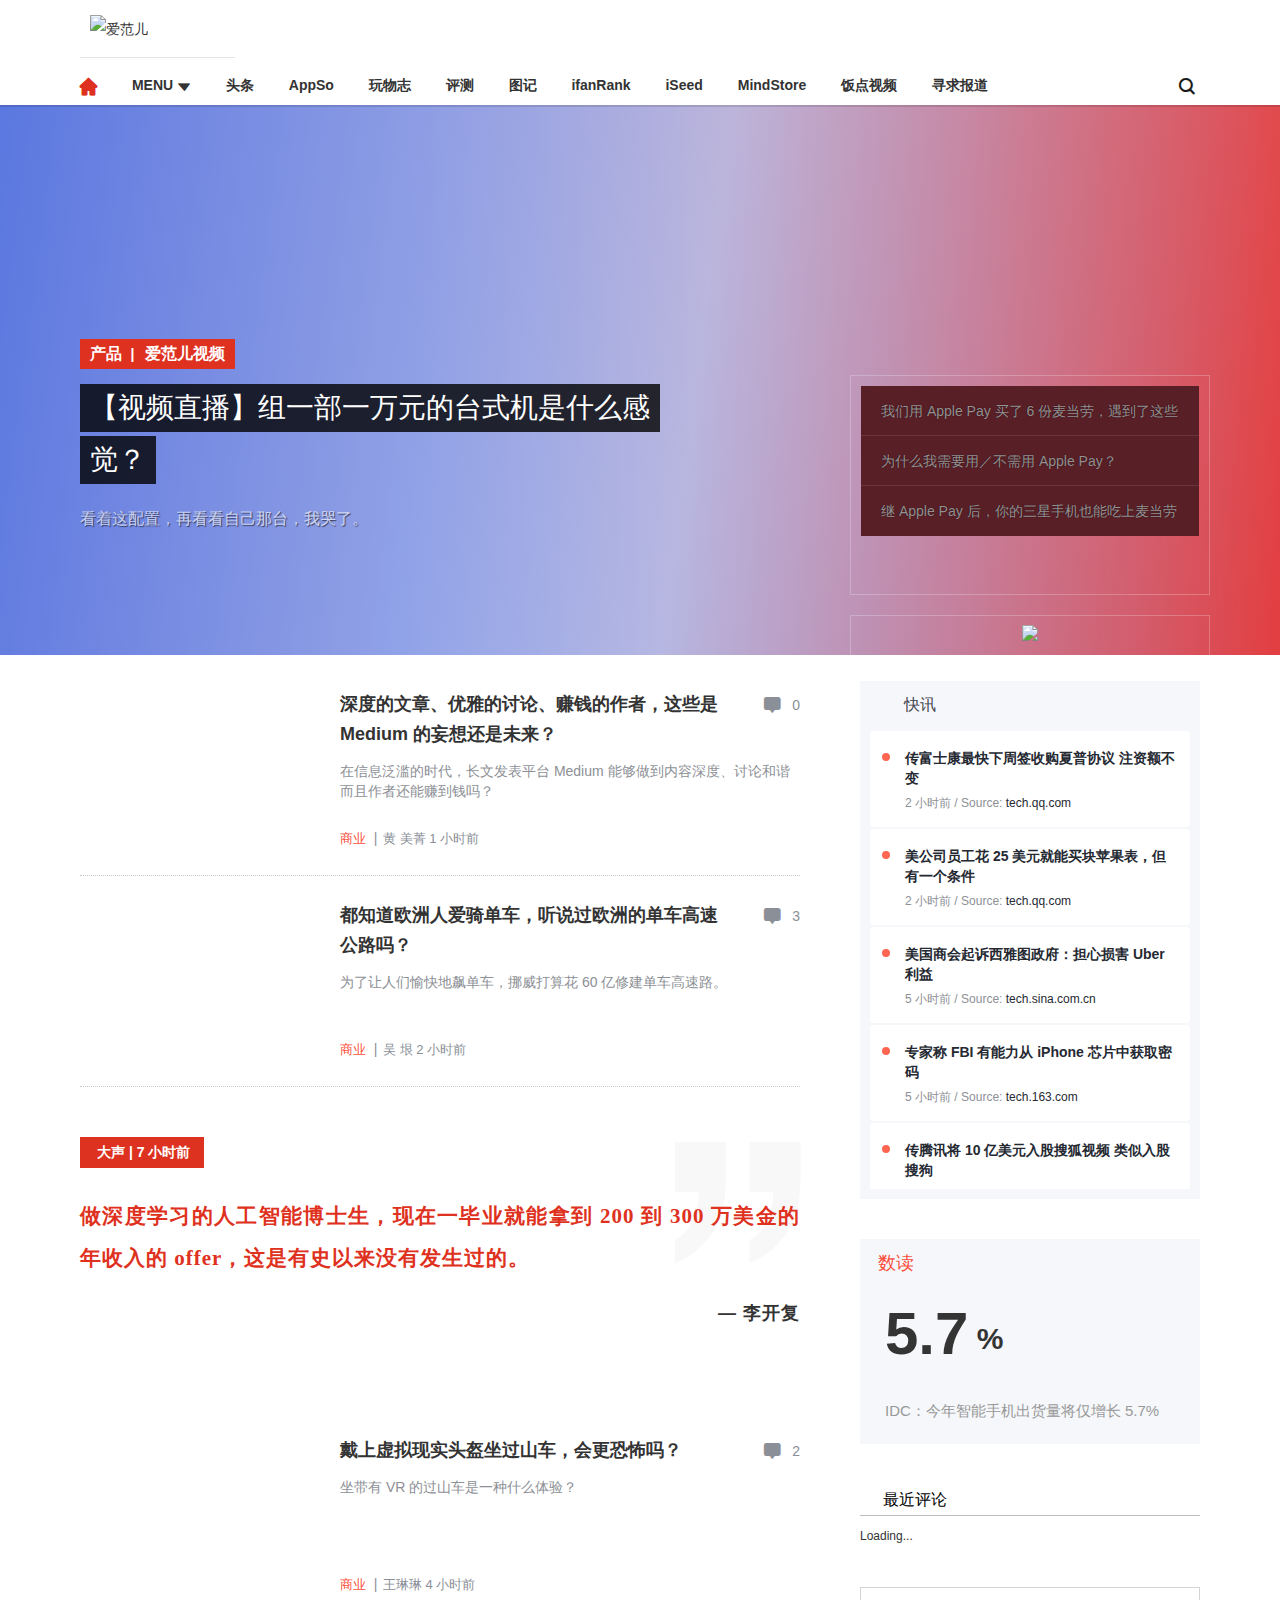
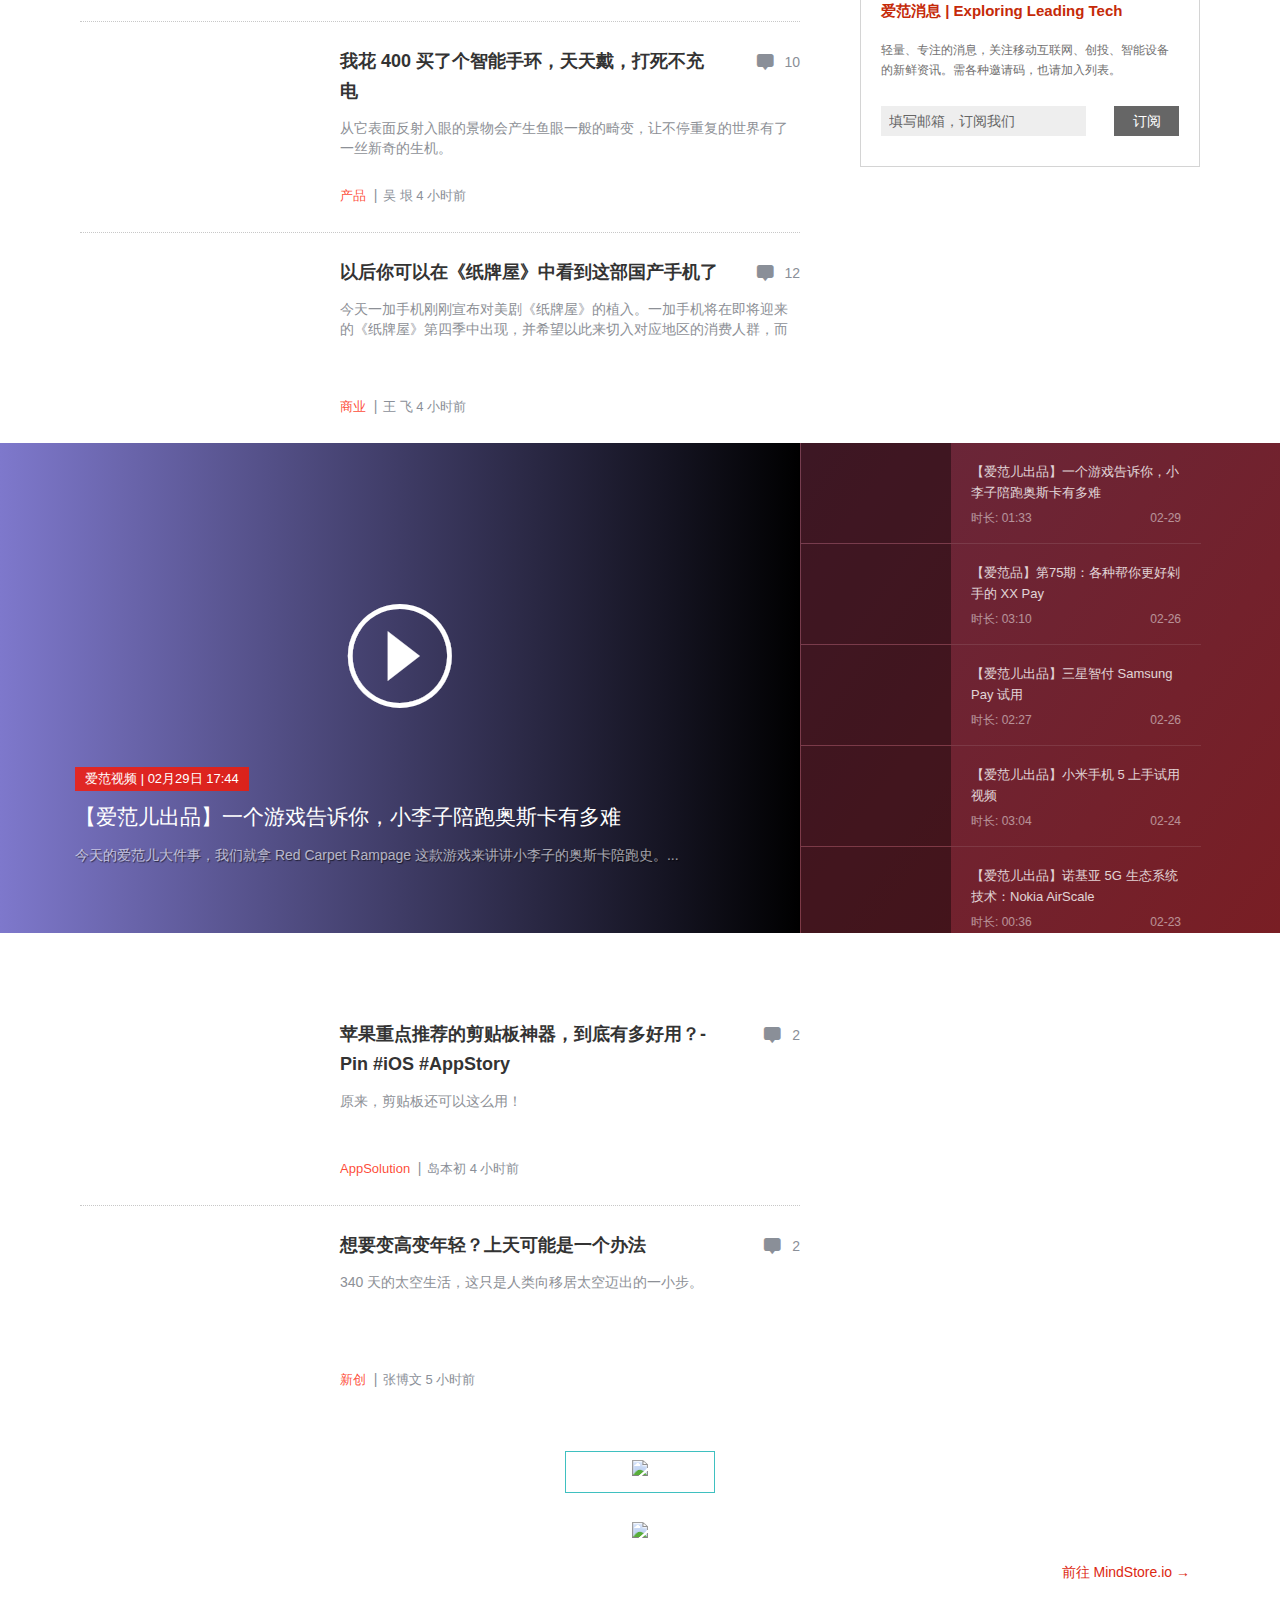
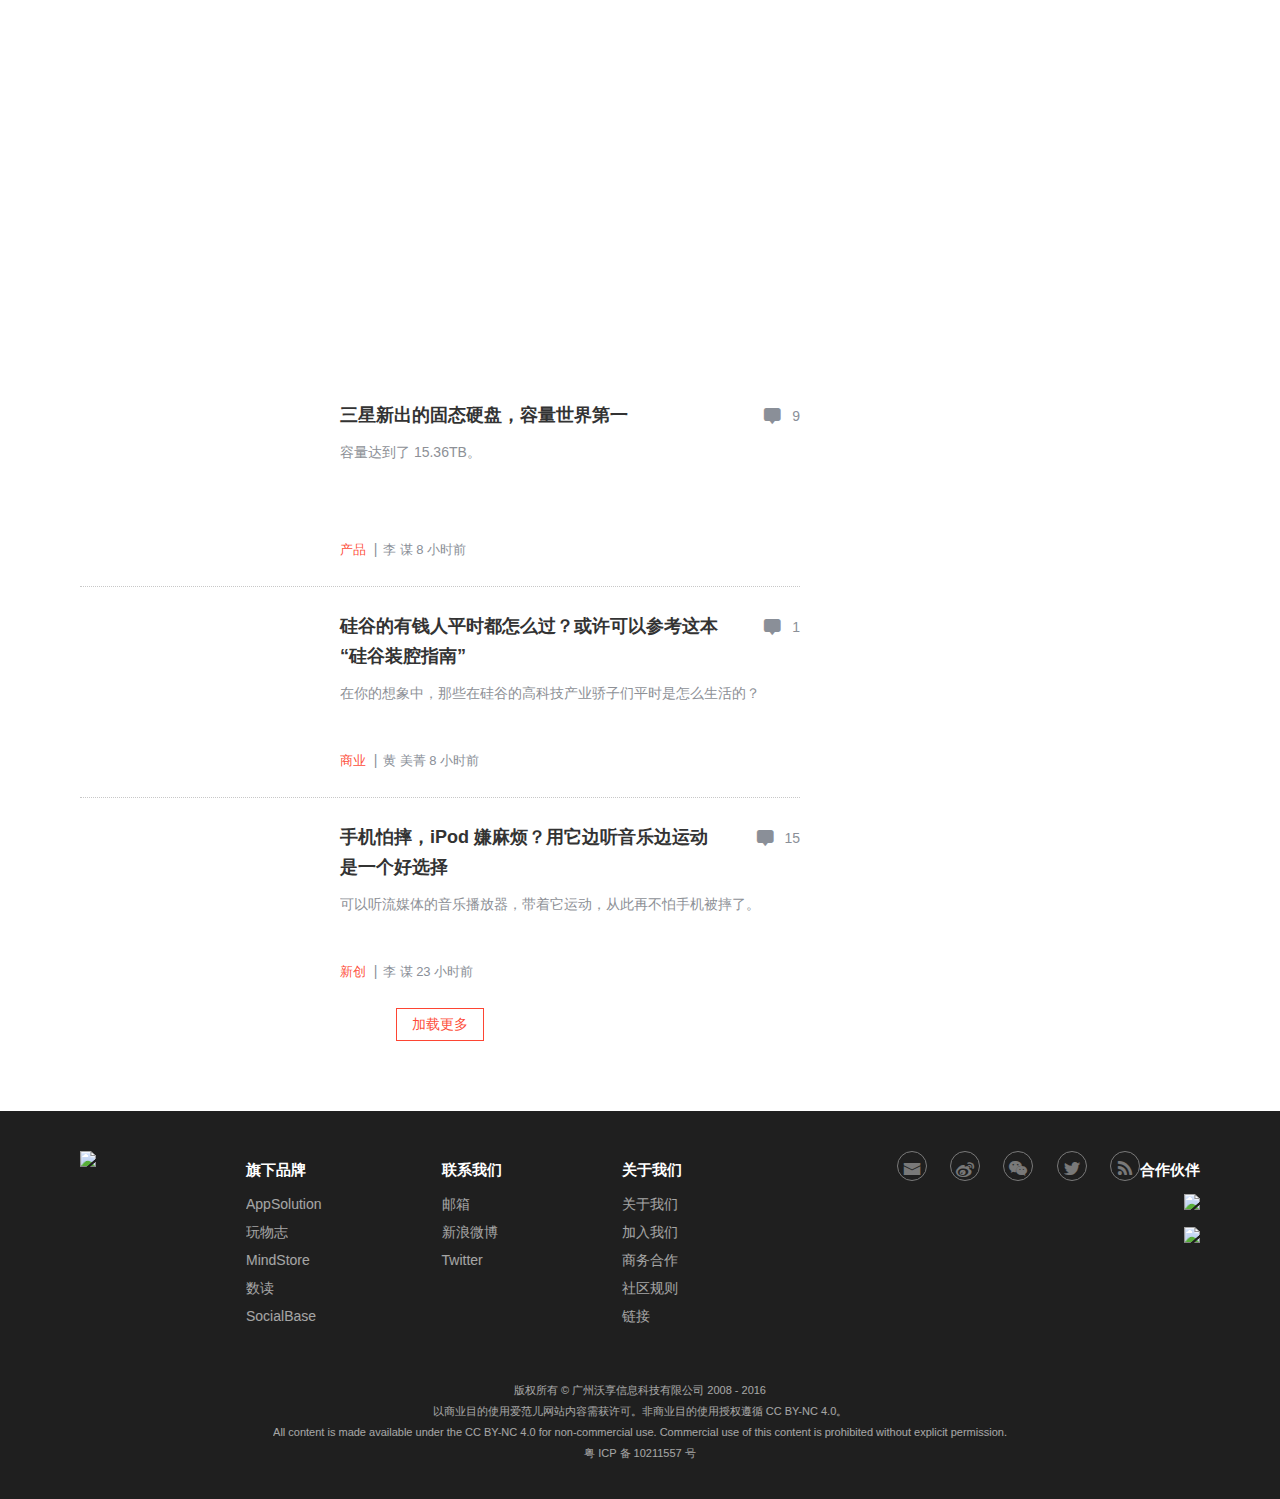
==== commit bf60d227: "修改index.html格式" ====
--- a/wp-content/themes/ycafan/index.html
+++ b/wp-content/themes/ycafan/index.html
@@ -1,185 +1,212 @@
-
 <!DOCTYPE html>
 <html xmlns:wb="http://open.weibo.com/wb">
 <head>
-  <meta charset="utf-8"><script type="text/javascript"></script>
-  <meta property="og:site_name" content="爱范儿" />
-<meta property="og:url" content="http://www.ifanr.com" /> 
- <title>爱范儿 · 连接热爱</title>
-  <link rel="alternate" type="application/rss+xml" title="RSS 2.0 Feed" href="http://www.ifanr.com/feed"/>
-  
-<!-- BEGIN Metadata added by Add-Meta-Tags WordPress plugin -->
-<meta name="description" content="聚焦新创和消费主题的科技媒体，成立于 2008 年 10 月，关注产品及体验，致力于“独立，前瞻，深入”的原创报道和分析评论，是国内唯一一家在产业和产品领域同时具有强势影响力的科技媒体。旗下现有 ifanr.com、SocialBase.cn、AppSolution、玩物志、创业及产品社区 MindStore 等多个细分领域的知名产品。" />
-<!-- END Metadata added by Add-Meta-Tags WordPress plugin -->
-
-<link rel='stylesheet' id='main-desktop-app-css'  href='css/main.desktop.auto_create_ts_1456211871.css' type='text/css' media='' />
-<link rel='stylesheet' id='widgetbuzz-css'  href='css/buzz.auto_create_ts_1446046962.css?ver=4.2.4' type='text/css' media='all' />
-<link rel="EditURI" type="application/rsd+xml" title="RSD" href="http://www.ifanr.com/xmlrpc.php?rsd" />
-<link rel="wlwmanifest" type="application/wlwmanifest+xml" href="xml/wlwmanifest.xml" /> 
-<script type="text/javascript">
-var rcGlobal = {
-  infoTemp        : "%REVIEWER% 评论 %POST%",
-  loadingText     : "加载中...",
-  noCommentsText  : "No comments",
-  newestText      : "&laquo; 最新",
-  newerText       : "&laquo; 新一点",
-  olderText       : "旧一点 &raquo;",
-  showContent     : "",
-  external        : "1",
-  avatarSize      : "48",
-  avatarPosition  : "left",
-  anonymous       : "Anonymous"
-};
-</script>
-<script type="text/javascript">
-/* Try to get out of frames! */
-if ( window.top != window.self ) {
-  window.top.location = self.location.href
-}
-
-var ga = ga || function() {(ga.q = ga.q || []).push(arguments)};
-
-var ns = ns || {};
-var IFR = IFR || {};
-IFR.isMobile = 0;
-
-IFR.user = {};
-IFR.user.id = '';
-IFR.user.name = '';
-IFR.user.avatarUrl = '';
-
-// sso 用户中心 url 统一配置, 见 config
-ns.SSO_URL_MYACCOUNT = "https://sso.ifanr.com/myaccount/";
-ns.SSO_URL_LOGIN = "https://sso.ifanr.com/login/";
-ns.SSO_URL_REGISTER = "https://sso.ifanr.com/register/";
-ns.SSO_URL_LOGOUT = "https://sso.ifanr.com/logout/";
-
-ns.COMMENTER_EMAIL = 'commenter_email';
-ns.COMMENTER_NAME = 'commenter_name';
-
-IFR.api_url = "http://www.ifanr.com/api/v3.0/";
-IFR.theme_url = "http://cdnzz.ifanr.com/wp-content/themes/ifanr-2.0";
-IFR.blankImg_url = "http://cdnzz.ifanr.com/wp-content/themes/ifanr-2.0/static//images/grey.gif";
-IFR.apiNonce = { appkey: 'lI5287M8UyxBI98U2YKq',timestamp: '1457091133',sign: '9f8137583d662371139d8556e808f045' };
-</script>
+    <meta charset="utf-8">
+    <script type="text/javascript"></script>
+    <meta property="og:site_name" content="爱范儿"/>
+    <meta property="og:url" content="http://www.ifanr.com"/>
+    <title>爱范儿 · 连接热爱</title>
+    <link rel="alternate" type="application/rss+xml" title="RSS 2.0 Feed" href="http://www.ifanr.com/feed"/>
+
+    <!-- BEGIN Metadata added by Add-Meta-Tags WordPress plugin -->
+    <meta name="description"
+          content="聚焦新创和消费主题的科技媒体，成立于 2008 年 10 月，关注产品及体验，致力于“独立，前瞻，深入”的原创报道和分析评论，是国内唯一一家在产业和产品领域同时具有强势影响力的科技媒体。旗下现有 ifanr.com、SocialBase.cn、AppSolution、玩物志、创业及产品社区 MindStore 等多个细分领域的知名产品。"/>
+    <!-- END Metadata added by Add-Meta-Tags WordPress plugin -->
+
+    <link rel='stylesheet' id='main-desktop-app-css' href='css/main.desktop.auto_create_ts_1456211871.css'
+          type='text/css' media=''/>
+    <link rel='stylesheet' id='widgetbuzz-css' href='css/buzz.auto_create_ts_1446046962.css?ver=4.2.4' type='text/css'
+          media='all'/>
+    <link rel="EditURI" type="application/rsd+xml" title="RSD" href="http://www.ifanr.com/xmlrpc.php?rsd"/>
+    <link rel="wlwmanifest" type="application/wlwmanifest+xml" href="xml/wlwmanifest.xml"/>
+    <script type="text/javascript">
+        var rcGlobal = {
+            infoTemp: "%REVIEWER% 评论 %POST%",
+            loadingText: "加载中...",
+            noCommentsText: "No comments",
+            newestText: "&laquo; 最新",
+            newerText: "&laquo; 新一点",
+            olderText: "旧一点 &raquo;",
+            showContent: "",
+            external: "1",
+            avatarSize: "48",
+            avatarPosition: "left",
+            anonymous: "Anonymous"
+        };
+    </script>
+    <script type="text/javascript">
+        /* Try to get out of frames! */
+        if (window.top != window.self) {
+            window.top.location = self.location.href
+        }
+
+        var ga = ga || function () {
+                    (ga.q = ga.q || []).push(arguments)
+                };
+
+        var ns = ns || {};
+        var IFR = IFR || {};
+        IFR.isMobile = 0;
+
+        IFR.user = {};
+        IFR.user.id = '';
+        IFR.user.name = '';
+        IFR.user.avatarUrl = '';
+
+        // sso 用户中心 url 统一配置, 见 config
+        ns.SSO_URL_MYACCOUNT = "https://sso.ifanr.com/myaccount/";
+        ns.SSO_URL_LOGIN = "https://sso.ifanr.com/login/";
+        ns.SSO_URL_REGISTER = "https://sso.ifanr.com/register/";
+        ns.SSO_URL_LOGOUT = "https://sso.ifanr.com/logout/";
+
+        ns.COMMENTER_EMAIL = 'commenter_email';
+        ns.COMMENTER_NAME = 'commenter_name';
+
+        IFR.api_url = "http://www.ifanr.com/api/v3.0/";
+        IFR.theme_url = "http://cdnzz.ifanr.com/wp-content/themes/ifanr-2.0";
+        IFR.blankImg_url = "http://cdnzz.ifanr.com/wp-content/themes/ifanr-2.0/static//images/grey.gif";
+        IFR.apiNonce = {
+            appkey: 'lI5287M8UyxBI98U2YKq',
+            timestamp: '1457091133',
+            sign: '9f8137583d662371139d8556e808f045'
+        };
+    </script>
     <!--[if lt IE 9]>
-  <script src="http://cdnzz.ifanr.com/wp-content/themes/ifanr-2.0/js/html5.js" type="text/javascript"></script>
-  <link rel="stylesheet" href="http://cdnzz.ifanr.com/wp-content/themes/ifanr-2.0/static/css/desktop/use-modern-browser.css"/>
-  <![endif]-->
+    <script src="http://cdnzz.ifanr.com/wp-content/themes/ifanr-2.0/js/html5.js" type="text/javascript"></script>
+    <link rel="stylesheet"
+          href="http://cdnzz.ifanr.com/wp-content/themes/ifanr-2.0/static/css/desktop/use-modern-browser.css"/>
+    <![endif]-->
 </head>
 
 <body class="home blog">
 <!-- [if lt IE9]>
 <div class="use-modern-browser">
-  <p>你正在使用低版本的 IE 浏览器，请升级 IE 浏览器或者通过 <a href="https://www.google.com/chrome/browser/desktop/index.html">Chrome</a>
-     访问，以获得更好的阅读体验。</p>
+    <p>你正在使用低版本的 IE 浏览器，请升级 IE 浏览器或者通过 <a href="https://www.google.com/chrome/browser/desktop/index.html">Chrome</a>
+        访问，以获得更好的阅读体验。</p>
 </div>
 <![endif] -->
 
 <div id="container" class="container">
-  <div id="container-inner" class="container-inner clearfix">
-
-    
-        <div id="header" class="header clearfix">
-      <div class="header-inner">
-
-        <!-- header-row -->
-        <div class="header-row clearfix">
-          <a class="logo js-logo" ga-track="event" ga-action="click" ga-event-category="logo" ga-event-label="Logo" href="http://www.ifanr.com/" title="爱范儿">
-            <img src="http://cdnzz.ifanr.com/wp-content/themes/ifanr-2.0/static/images/desktop/new-logo-gray.png" alt="爱范儿"/>
-          </a>
-
-          <div class="sns row js-sns">
-            <a class="sns-item" target="_blank" href="http://www.ifanr.com/weixin"><i class="ifanr2015 ifanr2015-weixin"></i></a>
-            <a rel="nofollow" class="sns-item" target="_blank" href="http://weibo.com/ifanr"><i class="ifanr2015 ifanr2015-xinlangweibo"></i></a>
-            <a rel="nofollow" class="sns-item" target="_blank" href="http://twitter.com/ifanr"><i class="ifanr2015 ifanr2015-twitter"></i></a>
+<div id="container-inner" class="container-inner clearfix">
+
+
+<div id="header" class="header clearfix">
+<div class="header-inner">
+
+    <!-- header-row -->
+    <div class="header-row clearfix">
+        <a class="logo js-logo" ga-track="event" ga-action="click" ga-event-category="logo" ga-event-label="Logo"
+           href="http://www.ifanr.com/" title="爱范儿">
+            <img src="http://cdnzz.ifanr.com/wp-content/themes/ifanr-2.0/static/images/desktop/new-logo-gray.png"
+                 alt="爱范儿"/>
+        </a>
+
+        <div class="sns row js-sns">
+            <a class="sns-item" target="_blank" href="http://www.ifanr.com/weixin"><i
+                    class="ifanr2015 ifanr2015-weixin"></i></a>
+            <a rel="nofollow" class="sns-item" target="_blank" href="http://weibo.com/ifanr"><i
+                    class="ifanr2015 ifanr2015-xinlangweibo"></i></a>
+            <a rel="nofollow" class="sns-item" target="_blank" href="http://twitter.com/ifanr"><i
+                    class="ifanr2015 ifanr2015-twitter"></i></a>
             <a class="sns-item" target="_blank" href="http://www.ifanr.com/feed"><i class="ifanr2015 ifanr2015-rss"></i></a>
-          </div>
-
-          <div class="js-navbar-top-jiong-container navbar-top-jiong-container"></div>
-
-        </div>
-        <!-- end header-row -->
-
-      </div>
-
-      <!-- header-row -->
-        <div class="header-row clearfix nav-fixed js-header js-nav-fixed">
-          <div class="header-inner">
-            <div class="nav">
-              <ul class="nav-list">
+        </div>
+
+        <div class="js-navbar-top-jiong-container navbar-top-jiong-container"></div>
+
+    </div>
+    <!-- end header-row -->
+
+</div>
+
+<!-- header-row -->
+<div class="header-row clearfix nav-fixed js-header js-nav-fixed">
+    <div class="header-inner">
+        <div class="nav">
+            <ul class="nav-list">
                 <li class="nav-item">
-                  <a href="/">
-                    <i class="ifanr2015 ifanr2015-home01 icon-home"></i>
-                  </a>
+                    <a href="/">
+                        <i class="ifanr2015 ifanr2015-home01 icon-home"></i>
+                    </a>
                 </li>
                 <li class="nav-item js-nav-menu">
-                  <a href="#menu">
-                    <!-- <i class="ifanr2015 ifanr2015-menutou icon-font"></i> -->
-                    MENU
-                    <i class="ifanr2015 ifanr2015-jiantou icon-arrow-down"></i>
-                  </a>
+                    <a href="#menu">
+                        <!-- <i class="ifanr2015 ifanr2015-menutou icon-font"></i> -->
+                        MENU
+                        <i class="ifanr2015 ifanr2015-jiantou icon-arrow-down"></i>
+                    </a>
                 </li>
 
                 <li class="nav-item" cate="feature" data-count="4" data-action="featured">
-                  <a ga-track="event" ga-action="click" ga-event-category="nav-item" ga-event-label="头条" itemprop="url" class="product-item" href="http://www.ifanr.com/">
-                    <!-- <i class="ifanr2015 ifanr2015-toutiao01 icon-font"></i> -->
-                    头条
-                  </a>
+                    <a ga-track="event" ga-action="click" ga-event-category="nav-item" ga-event-label="头条"
+                       itemprop="url" class="product-item" href="http://www.ifanr.com/">
+                        <!-- <i class="ifanr2015 ifanr2015-toutiao01 icon-font"></i> -->
+                        头条
+                    </a>
                 </li>
                 <li class="nav-item" cate="app" data-count="4" data-post-type="app" data-template="desktop-nav-app">
-                  <a ga-track="event" ga-action="click" ga-event-category="nav-item" ga-event-label="AppSo" itemprop="url" class="product-item" href="http://www.ifanr.com/app">
-                    <!-- <i class="ifanr2015 ifanr2015-menuappso icon-font"></i> -->
-                    AppSo
-                  </a>
+                    <a ga-track="event" ga-action="click" ga-event-category="nav-item" ga-event-label="AppSo"
+                       itemprop="url" class="product-item" href="http://www.ifanr.com/app">
+                        <!-- <i class="ifanr2015 ifanr2015-menuappso icon-font"></i> -->
+                        AppSo
+                    </a>
                 </li>
                 <li class="nav-item" cate="coolbuy" data-count="4" data-post-type="coolbuy">
-                  <a ga-track="event" ga-action="click" ga-event-category="nav-item" ga-event-label="玩物志" itemprop="url" class="product-item" href="http://www.ifanr.com/coolbuy">
-                    <!-- <i class="ifanr2015 ifanr2015-wanwuzhi icon-font"></i> -->
-                    玩物志
-                  </a>
+                    <a ga-track="event" ga-action="click" ga-event-category="nav-item" ga-event-label="玩物志"
+                       itemprop="url" class="product-item" href="http://www.ifanr.com/coolbuy">
+                        <!-- <i class="ifanr2015 ifanr2015-wanwuzhi icon-font"></i> -->
+                        玩物志
+                    </a>
                 </li>
                 <li class="nav-item" cate="review" data-count="4">
-                  <a ga-track="event" ga-action="click" ga-event-category="nav-item" ga-event-label="评测" itemprop="url" class="product-item" href="http://www.ifanr.com/category/review">
-                    <!-- <i class="ifanr2015 ifanr2015-pingce icon-font"></i> -->
-                    评测
-                  </a>
+                    <a ga-track="event" ga-action="click" ga-event-category="nav-item" ga-event-label="评测"
+                       itemprop="url" class="product-item" href="http://www.ifanr.com/category/review">
+                        <!-- <i class="ifanr2015 ifanr2015-pingce icon-font"></i> -->
+                        评测
+                    </a>
                 </li>
                 <li class="nav-item" cate="tuji" data-count="4" data-post-type="tuji">
-                  <a ga-track="event" ga-action="click" ga-event-category="nav-item" ga-event-label="图记" itemprop="url" class="product-item" href="http://www.ifanr.com/tuji">
-                    <!-- <i class="ifanr2015 ifanr2015-pingce icon-font"></i> -->
-                    图记
-                  </a>
+                    <a ga-track="event" ga-action="click" ga-event-category="nav-item" ga-event-label="图记"
+                       itemprop="url" class="product-item" href="http://www.ifanr.com/tuji">
+                        <!-- <i class="ifanr2015 ifanr2015-pingce icon-font"></i> -->
+                        图记
+                    </a>
                 </li>
                 <li class="nav-item" cate="top-rank" data-count="4">
-                  <a ga-track="event" ga-action="click" ga-event-category="nav-item" ga-event-label="ifanRank" itemprop="url" class="product-item" href="http://www.ifanr.com/category/special/top-rank">
-                    <!-- <i class="ifanr2015 ifanr2015-pingce icon-font"></i> -->
-                    ifanRank
-                  </a>
+                    <a ga-track="event" ga-action="click" ga-event-category="nav-item" ga-event-label="ifanRank"
+                       itemprop="url" class="product-item" href="http://www.ifanr.com/category/special/top-rank">
+                        <!-- <i class="ifanr2015 ifanr2015-pingce icon-font"></i> -->
+                        ifanRank
+                    </a>
                 </li>
                 <li class="nav-item" cate="iseed" data-count="4">
-                  <a ga-track="event" ga-action="click" ga-event-category="nav-item" ga-event-label="iseed" itemprop="url" class="product-item" href="http://www.ifanr.com/category/special/interview/iseed">
-                    <!-- <i class="ifanr2015 ifanr2015-pingce icon-font"></i> -->
-                    iSeed
-                  </a>
+                    <a ga-track="event" ga-action="click" ga-event-category="nav-item" ga-event-label="iseed"
+                       itemprop="url" class="product-item" href="http://www.ifanr.com/category/special/interview/iseed">
+                        <!-- <i class="ifanr2015 ifanr2015-pingce icon-font"></i> -->
+                        iSeed
+                    </a>
                 </li>
-                <li class="nav-item" cate="mindstore" data-count="4" data-action="mindstore" data-template="desktop-nav-mindstore">
-                  <a ga-track="event" ga-action="click" ga-event-category="nav-item" ga-event-label="MindStore" itemprop="url" class="product-item" href="http://mindstore.io">
-                    <!-- <i class="ifanr2015 ifanr2015-mindstore icon-font"></i> -->
-                    MindStore
-                  </a>
+                <li class="nav-item" cate="mindstore" data-count="4" data-action="mindstore"
+                    data-template="desktop-nav-mindstore">
+                    <a ga-track="event" ga-action="click" ga-event-category="nav-item" ga-event-label="MindStore"
+                       itemprop="url" class="product-item" href="http://mindstore.io">
+                        <!-- <i class="ifanr2015 ifanr2015-mindstore icon-font"></i> -->
+                        MindStore
+                    </a>
                 </li>
-                <li class="nav-item" cate="video" data-limit="15" data-count="5" data-post-type="video" data-template="desktop-nav-video">
-                  <a ga-track="event" ga-action="click" ga-event-category="nav-item" ga-event-label="爱范视频" itemprop="url" class="product-item" href="http://www.ifanr.com/category/special/video-special">
-                    <!-- <i class="ifanr2015 ifanr2015-aifanshipin icon-font"></i> -->
-                    饭点视频
-                  </a>
+                <li class="nav-item" cate="video" data-limit="15" data-count="5" data-post-type="video"
+                    data-template="desktop-nav-video">
+                    <a ga-track="event" ga-action="click" ga-event-category="nav-item" ga-event-label="爱范视频"
+                       itemprop="url" class="product-item" href="http://www.ifanr.com/category/special/video-special">
+                        <!-- <i class="ifanr2015 ifanr2015-aifanshipin icon-font"></i> -->
+                        饭点视频
+                    </a>
                 </li>
                 <li class="nav-item">
-                  <a ga-track="event" ga-action="click" ga-event-category="nav-item" ga-event-label="寻求报道" itemprop="url" class="product-item" href="http://www.ifanr.com/about/contribute">
-                    <!-- <i class="ifanr2015 ifanr2015-aifanshipin icon-font"></i> -->
-                    寻求报道
-                  </a>
+                    <a ga-track="event" ga-action="click" ga-event-category="nav-item" ga-event-label="寻求报道"
+                       itemprop="url" class="product-item" href="http://www.ifanr.com/about/contribute">
+                        <!-- <i class="ifanr2015 ifanr2015-aifanshipin icon-font"></i> -->
+                        寻求报道
+                    </a>
                 </li>
                 <!--
                 <li class="nav-item" cate="dasheng" data-count="4" data-post-type="dasheng" data-template="desktop-nav-dasheng">
@@ -192,1393 +219,1689 @@
                     <i class="ifanr2015 ifanr2015-shudu icon-font"></i>
                   </a>
                 </li> -->
-               <!--  <li class="nav-item">
-                  <a ga-track="event" ga-action="click" ga-event-category="nav-item" ga-event-label="寻求报道" itemprop="url" class="product-item" href="http://www.ifanr.com/data/">寻求报道</a>
-                </li> -->
-
-              </ul>
-            </div>
-
-            <div class="nav-user">
-              <div class="nav-search js-nav-search" ga-track="event" ga-action="click" ga-event-category="button" ga-event-label="SearchButton" id="nav-search">
+                <!--  <li class="nav-item">
+                   <a ga-track="event" ga-action="click" ga-event-category="nav-item" ga-event-label="寻求报道" itemprop="url" class="product-item" href="http://www.ifanr.com/data/">寻求报道</a>
+                 </li> -->
+
+            </ul>
+        </div>
+
+        <div class="nav-user">
+            <div class="nav-search js-nav-search" ga-track="event" ga-action="click" ga-event-category="button"
+                 ga-event-label="SearchButton" id="nav-search">
                 <span id="search-button">
                   <i class="ifanr2015 ifanr2015-search icon-search"></i>
                 </span>
-              </div>
-
-              <div class="js-login ifr-user-nav-menu hide">
+            </div>
+
+            <div class="js-login ifr-user-nav-menu hide">
                 <div id="nav-user-button">
-                  <div class="ifr-user-nav-menu">
-                    <ul class="nav-user-subs ifr-user-dropdown-menu hide m-t-10" id="nav-user-subs">
-                      <li class="sub-item"><a href="https://sso.ifanr.com/myaccount/">个人中心</a></li>
-                      <li class="sub-item"><a href="javascript:void(0);" class="js-logout">退出登录</a></li>
-                    </ul>
-                  </div>
-                  <span class="user-name J_UserIdentity"></span>
-                  <span class="ifanr2015 ifanr2015-xiala-small"></span>
-                </div>
-              </div>
-
-              <!-- 未登录 -->
-              <div class="js-not-login not-login hide">
-                <a rel="nofollow" class="user-login" href="https://sso.ifanr.com/login/?next=http://www.ifanr.com">登录</a>
-                <a rel="nofollow" class="user-reg" href="https://sso.ifanr.com/register/?next=http://www.ifanr.com">注册</a>
-              </div>
-            </div>
-          </div>
-
-          <!-- 栏目预览 -->
-          <div class="items-preview js-items-preview js-slider">
-            <span class="slider-arrow prev"><i class="ifanr2015 ifanr2015-shangyihua"></i></span>
-            <span class="slider-arrow next"><i class="ifanr2015 ifanr2015-xiayihua"></i></span>
-            <div class="header-inner items-flex" ></div>
-          </div>
-          <!-- 栏目预览 -->
-
-          <!-- 导航 -->
-          <div class="hide state-close ifr-nav-items-container js-nav-items">
-            <div class="fullwidth">
-              <div class="main">
+                    <div class="ifr-user-nav-menu">
+                        <ul class="nav-user-subs ifr-user-dropdown-menu hide m-t-10" id="nav-user-subs">
+                            <li class="sub-item"><a href="https://sso.ifanr.com/myaccount/">个人中心</a></li>
+                            <li class="sub-item"><a href="javascript:void(0);" class="js-logout">退出登录</a></li>
+                        </ul>
+                    </div>
+                    <span class="user-name J_UserIdentity"></span>
+                    <span class="ifanr2015 ifanr2015-xiala-small"></span>
+                </div>
+            </div>
+
+            <!-- 未登录 -->
+            <div class="js-not-login not-login hide">
+                <a rel="nofollow" class="user-login"
+                   href="https://sso.ifanr.com/login/?next=http://www.ifanr.com">登录</a>
+                <a rel="nofollow" class="user-reg"
+                   href="https://sso.ifanr.com/register/?next=http://www.ifanr.com">注册</a>
+            </div>
+        </div>
+    </div>
+
+    <!-- 栏目预览 -->
+    <div class="items-preview js-items-preview js-slider">
+        <span class="slider-arrow prev"><i class="ifanr2015 ifanr2015-shangyihua"></i></span>
+        <span class="slider-arrow next"><i class="ifanr2015 ifanr2015-xiayihua"></i></span>
+
+        <div class="header-inner items-flex"></div>
+    </div>
+    <!-- 栏目预览 -->
+
+    <!-- 导航 -->
+    <div class="hide state-close ifr-nav-items-container js-nav-items">
+        <div class="fullwidth">
+            <div class="main">
                 <!-- 分类与产品 -->
                 <div class="items-wrapper js-clickable-wrapper">
-                  <h2>栏目</h2>
-
-                  <div itemscope itemtype="http://schema.org/SiteNavigationElement" class="nav-items-list row">
-                    <div class="single-row">
-                      <a ga-track="event" ga-action="click" ga-event-category="nav-item" ga-event-label="首页" itemprop="url" href="http://www.ifanr.com"><span itemprop="name">首页</span></a>
-                      <a ga-track="event" ga-action="click" ga-event-category="nav-item" ga-event-label="ifanRank" itemprop="url" href="http://www.ifanr.com/category/special/top-rank"><span itemprop="name">ifanRank</span></a>
-                      <a ga-track="event" ga-action="click" ga-event-category="nav-item" ga-event-label="评测" itemprop="url" href="http://www.ifanr.com/category/special/review"><span itemprop="name">评测</span></a>
-                    </div>
-                    <div class="single-row">
-                      <a ga-track="event" ga-action="click" ga-event-category="nav-item" ga-event-label="智能" itemprop="url" href="http://www.ifanr.com/category/special/intelligence"><span itemprop="name">智能</span></a>
-                      <a ga-track="event" ga-action="click" ga-event-category="nav-item" ga-event-label="汽车" itemprop="url" href="http://www.ifanr.com/category/special/intelligentcar"><span itemprop="name">汽车</span></a>
-                      <a ga-track="event" ga-action="click" ga-event-category="nav-item" ga-event-label="商业" itemprop="url" href="http://www.ifanr.com/category/special/business"><span itemprop="name">商业</span></a>
-                    </div>
-                    <div class="single-row">
-                      <a ga-track="event" ga-action="click" ga-event-category="nav-item" ga-event-label="范品" itemprop="url" href="http://www.ifanr.com/category/special/imuch"><span itemprop="name">范品</span></a>
-                      <a ga-track="event" ga-action="click" ga-event-category="nav-item" ga-event-label="图记" itemprop="url" href="http://www.ifanr.com/tuji"><span itemprop="name">图记</span></a>
-                      <a ga-track="event" ga-action="click" ga-event-category="nav-item" ga-event-label="iSeed" itemprop="url" href="http://www.ifanr.com/category/special/iseed"><span itemprop="name">iSeed</span></a>
-                    </div>
-                    <div class="single-row">
-                      <a ga-track="event" ga-action="click" ga-event-category="nav-item" ga-event-label="观点" itemprop="url" href="http://www.ifanr.com/category/special/opinion"><span itemprop="name">观点</span></a>
-                      <a ga-track="event" ga-action="click" ga-event-category="nav-item" ga-event-label="访谈" itemprop="url" href="http://www.ifanr.com/category/special/interview"><span itemprop="name">访谈</span></a>
-                      <a ga-track="event" ga-action="click" ga-event-category="nav-item" ga-event-label="饭点视频" itemprop="url" href="http://www.ifanr.com/video"><span itemprop="name">饭点视频</span></a>
-                    </div>
-                  </div>
-
-                </div><!-- 分类与产品 -->
+                    <h2>栏目</h2>
+
+                    <div itemscope itemtype="http://schema.org/SiteNavigationElement" class="nav-items-list row">
+                        <div class="single-row">
+                            <a ga-track="event" ga-action="click" ga-event-category="nav-item" ga-event-label="首页"
+                               itemprop="url" href="http://www.ifanr.com"><span itemprop="name">首页</span></a>
+                            <a ga-track="event" ga-action="click" ga-event-category="nav-item" ga-event-label="ifanRank"
+                               itemprop="url" href="http://www.ifanr.com/category/special/top-rank"><span
+                                    itemprop="name">ifanRank</span></a>
+                            <a ga-track="event" ga-action="click" ga-event-category="nav-item" ga-event-label="评测"
+                               itemprop="url" href="http://www.ifanr.com/category/special/review"><span itemprop="name">评测</span></a>
+                        </div>
+                        <div class="single-row">
+                            <a ga-track="event" ga-action="click" ga-event-category="nav-item" ga-event-label="智能"
+                               itemprop="url" href="http://www.ifanr.com/category/special/intelligence"><span
+                                    itemprop="name">智能</span></a>
+                            <a ga-track="event" ga-action="click" ga-event-category="nav-item" ga-event-label="汽车"
+                               itemprop="url" href="http://www.ifanr.com/category/special/intelligentcar"><span
+                                    itemprop="name">汽车</span></a>
+                            <a ga-track="event" ga-action="click" ga-event-category="nav-item" ga-event-label="商业"
+                               itemprop="url" href="http://www.ifanr.com/category/special/business"><span
+                                    itemprop="name">商业</span></a>
+                        </div>
+                        <div class="single-row">
+                            <a ga-track="event" ga-action="click" ga-event-category="nav-item" ga-event-label="范品"
+                               itemprop="url" href="http://www.ifanr.com/category/special/imuch"><span itemprop="name">范品</span></a>
+                            <a ga-track="event" ga-action="click" ga-event-category="nav-item" ga-event-label="图记"
+                               itemprop="url" href="http://www.ifanr.com/tuji"><span itemprop="name">图记</span></a>
+                            <a ga-track="event" ga-action="click" ga-event-category="nav-item" ga-event-label="iSeed"
+                               itemprop="url" href="http://www.ifanr.com/category/special/iseed"><span itemprop="name">iSeed</span></a>
+                        </div>
+                        <div class="single-row">
+                            <a ga-track="event" ga-action="click" ga-event-category="nav-item" ga-event-label="观点"
+                               itemprop="url" href="http://www.ifanr.com/category/special/opinion"><span
+                                    itemprop="name">观点</span></a>
+                            <a ga-track="event" ga-action="click" ga-event-category="nav-item" ga-event-label="访谈"
+                               itemprop="url" href="http://www.ifanr.com/category/special/interview"><span
+                                    itemprop="name">访谈</span></a>
+                            <a ga-track="event" ga-action="click" ga-event-category="nav-item" ga-event-label="饭点视频"
+                               itemprop="url" href="http://www.ifanr.com/video"><span itemprop="name">饭点视频</span></a>
+                        </div>
+                    </div>
+
+                </div>
+                <!-- 分类与产品 -->
 
                 <div class="menu-preview js-menu-preview">
-                  <h2>快速预览</h2>
-                  <div class="search-ifr preview-list">
-                    <ul class="search-list"></ul>
-                  </div>
-                </div>
-
-              </div>
-            </div>
-          </div><!-- 导航 -->
-
-        </div>
-        <!-- end header-row -->
-
-    </div>
-
-    <div id="content-outer" class="content-outer clearfix fix-header-height">
-      <div id="content" class="content clearfix">
-
-                  <div class="header-notice-wrap header-notice-wrap-for-home">
+                    <h2>快速预览</h2>
+
+                    <div class="search-ifr preview-list">
+                        <ul class="search-list"></ul>
+                    </div>
+                </div>
+
+            </div>
+        </div>
+    </div>
+    <!-- 导航 -->
+
+</div>
+<!-- end header-row -->
+
+</div>
+
+<div id="content-outer" class="content-outer clearfix fix-header-height">
+<div id="content" class="content clearfix">
+
+<div class="header-notice-wrap header-notice-wrap-for-home">
+    <div class="fullwidth">
+        <div class="header-notice hide J_Notice">
+            <a class="notice J_NoticeLink" href="#">
+                <i class="ifanr2015 ifanr2015-live"></i>
+                <span class="J_NoticeTitle"></span>
+            </a>
+            <a class="J_Close close reverse-icon" title="关闭">
+                <i class="icon-remove"></i>
+            </a>
+        </div>
+    </div>
+</div>
+<div id="recommend-post" class="clearfix">
+<div id="recommend-post-slider" class="recommend-holder clearfix">
+<div class="recommend-post-content clearfix">
+<div class="slider">
+<ul>
+<li class="ifanr-recommend-item">
+    <div class="post-mask post-mask-top"></div>
+    <div class="post-mask post-mask-bottom"></div>
+    <div itemprop="url" href="http://www.ifanr.com/628741" class="ifanr-recommend-items">
+        <div class="item-content">
+            <div class="bg-img" data-cmpt-parallax-bg id="recommend"
+                 style="background-image:url('http://images.ifanr.cn/wp-content/uploads/2016/03/DIY-3.jpg')"></div>
             <div class="fullwidth">
-              <div class="header-notice hide J_Notice">
-                <a class="notice J_NoticeLink" href="#">
-                  <i class="ifanr2015 ifanr2015-live"></i>
-                  <span class="J_NoticeTitle"></span>
-                </a>
-                <a class="J_Close close reverse-icon" title="关闭">
-                  <i class="icon-remove"></i>
-                </a>
-              </div>
-            </div>
-          </div>
-        <div id="recommend-post" class="clearfix">
-  <div id="recommend-post-slider" class="recommend-holder clearfix">
-    <div class="recommend-post-content clearfix">
-            <div class="slider">
-        <ul>
-                    <li class="ifanr-recommend-item">
-          <div class="post-mask post-mask-top"></div>
-          <div class="post-mask post-mask-bottom"></div>
-            <div itemprop="url"href="http://www.ifanr.com/628741" class="ifanr-recommend-items">
-              <div class="item-content">
-                <div class="bg-img" data-cmpt-parallax-bg id="recommend" style="background-image:url('http://images.ifanr.cn/wp-content/uploads/2016/03/DIY-3.jpg')"></div>
-                <div class="fullwidth">
-                  <div class="main recommend-post-wrapper row">
+                <div class="main recommend-post-wrapper row">
                     <div class="post-item-container excerpt" itemscope itemtype="http://schema.org/Article">
 
-                      <div class="fullwidth">
-                        <div class="main row">
-                          <div class="post-item-container title">
-                            <div class="post-item-addon"></div>
-                            <div class="post-item-content" itemscope itemtype="http://schema.org/Article">
-                              <meta itemscope="thumbnailUrl" content="http://images.ifanr.cn/wp-content/uploads/2016/03/DIY-3.jpg" />
-                              <div class="tag-label">
-                                <a class="tag" itemprop="keywords" href="http://www.ifanr.com/category/special/product">
-                                  产品                                </a>
-                                <span class="seperator">|</span>
+                        <div class="fullwidth">
+                            <div class="main row">
+                                <div class="post-item-container title">
+                                    <div class="post-item-addon"></div>
+                                    <div class="post-item-content" itemscope itemtype="http://schema.org/Article">
+                                        <meta itemscope="thumbnailUrl"
+                                              content="http://images.ifanr.cn/wp-content/uploads/2016/03/DIY-3.jpg"/>
+                                        <div class="tag-label">
+                                            <a class="tag" itemprop="keywords"
+                                               href="http://www.ifanr.com/category/special/product">
+                                                产品 </a>
+                                            <span class="seperator">|</span>
                                 <span class="author">
                                   <a href="http://www.ifanr.com/author/ifanrvideo" title="Posts by 爱范儿视频" rel="author">爱范儿视频</a>
                                 </span>
-                                <meta itemprop="author" content="爱范儿视频" />
-                              </div>
-                              <h2 itemprop="headline">
-                                <a rel="canonical" itemprop="url" href="http://www.ifanr.com/628741" class="js-multiline">
-                                <div class="title-part-container"><span class="title-part">【视频直播】组一部一万元的台式机是什么感</span></div><div class="title-part-container"><span class="title-part">觉？</span></div>                                </a>
-                              </h2>
+                                            <meta itemprop="author" content="爱范儿视频"/>
+                                        </div>
+                                        <h2 itemprop="headline">
+                                            <a rel="canonical" itemprop="url" href="http://www.ifanr.com/628741"
+                                               class="js-multiline">
+                                                <div class="title-part-container"><span class="title-part">【视频直播】组一部一万元的台式机是什么感</span>
+                                                </div>
+                                                <div class="title-part-container"><span class="title-part">觉？</span>
+                                                </div>
+                                            </a>
+                                        </h2>
+                                    </div>
+                                </div>
                             </div>
-                          </div>
-                        </div>
-                      </div>
-
-                      <div class="post-item-content post-item-excerpt">
-                        <div itemprop="description" class="js-excerpt" data-clamp='3'>
-                          <p>看着这配置，再看看自己那台，我哭了。</p>                        </div>
-                      </div>
-                      <div class="clearfix"></div>
+                        </div>
+
+                        <div class="post-item-content post-item-excerpt">
+                            <div itemprop="description" class="js-excerpt" data-clamp='3'>
+                                <p>看着这配置，再看看自己那台，我哭了。</p></div>
+                        </div>
+                        <div class="clearfix"></div>
                     </div>
                     <!-- post-item-container -->
-                  </div>
-                </div>
-                <!-- recommend-post-wrapper -->
-              </div>
-              <!-- item-content -->
-            </div>
-          </li>
-                    <li class="ifanr-recommend-item">
-          <div class="post-mask post-mask-top"></div>
-          <div class="post-mask post-mask-bottom"></div>
-            <div itemprop="url"href="http://www.ifanr.com/628151" class="ifanr-recommend-items">
-              <div class="item-content">
-                <div class="bg-img" data-cmpt-parallax-bg id="recommend" style="background-image:url('http://images.ifanr.cn/wp-content/uploads/2016/03/aed82cd7web-china-game-go-1-cc-e1457075761960.jpg')"></div>
-                <div class="fullwidth">
-                  <div class="main recommend-post-wrapper row">
+                </div>
+            </div>
+            <!-- recommend-post-wrapper -->
+        </div>
+        <!-- item-content -->
+    </div>
+</li>
+<li class="ifanr-recommend-item">
+    <div class="post-mask post-mask-top"></div>
+    <div class="post-mask post-mask-bottom"></div>
+    <div itemprop="url" href="http://www.ifanr.com/628151" class="ifanr-recommend-items">
+        <div class="item-content">
+            <div class="bg-img" data-cmpt-parallax-bg id="recommend"
+                 style="background-image:url('http://images.ifanr.cn/wp-content/uploads/2016/03/aed82cd7web-china-game-go-1-cc-e1457075761960.jpg')"></div>
+            <div class="fullwidth">
+                <div class="main recommend-post-wrapper row">
                     <div class="post-item-container excerpt" itemscope itemtype="http://schema.org/Article">
 
-                      <div class="fullwidth">
-                        <div class="main row">
-                          <div class="post-item-container title">
-                            <div class="post-item-addon"></div>
-                            <div class="post-item-content" itemscope itemtype="http://schema.org/Article">
-                              <meta itemscope="thumbnailUrl" content="http://images.ifanr.cn/wp-content/uploads/2016/03/aed82cd7web-china-game-go-1-cc-e1457075761960.jpg" />
-                              <div class="tag-label">
-                                <a class="tag" itemprop="keywords" href="http://www.ifanr.com/category/special/innovation">
-                                  新创                                </a>
-                                <span class="seperator">|</span>
+                        <div class="fullwidth">
+                            <div class="main row">
+                                <div class="post-item-container title">
+                                    <div class="post-item-addon"></div>
+                                    <div class="post-item-content" itemscope itemtype="http://schema.org/Article">
+                                        <meta itemscope="thumbnailUrl"
+                                              content="http://images.ifanr.cn/wp-content/uploads/2016/03/aed82cd7web-china-game-go-1-cc-e1457075761960.jpg"/>
+                                        <div class="tag-label">
+                                            <a class="tag" itemprop="keywords"
+                                               href="http://www.ifanr.com/category/special/innovation">
+                                                新创 </a>
+                                            <span class="seperator">|</span>
                                 <span class="author">
                                   <a href="http://www.ifanr.com/author/odyssey" title="Posts by 欧狄" rel="author">欧狄</a>
                                 </span>
-                                <meta itemprop="author" content="欧狄" />
-                              </div>
-                              <h2 itemprop="headline">
-                                <a rel="canonical" itemprop="url" href="http://www.ifanr.com/628151" class="js-multiline">
-                                <div class="title-part-container"><span class="title-part">5 天后大战人工智能！世界顶尖棋手能否“捍</span></div><div class="title-part-container"><span class="title-part">卫”人类智商？</span></div>                                </a>
-                              </h2>
+                                            <meta itemprop="author" content="欧狄"/>
+                                        </div>
+                                        <h2 itemprop="headline">
+                                            <a rel="canonical" itemprop="url" href="http://www.ifanr.com/628151"
+                                               class="js-multiline">
+                                                <div class="title-part-container"><span class="title-part">5 天后大战人工智能！世界顶尖棋手能否“捍</span>
+                                                </div>
+                                                <div class="title-part-container"><span
+                                                        class="title-part">卫”人类智商？</span></div>
+                                            </a>
+                                        </h2>
+                                    </div>
+                                </div>
                             </div>
-                          </div>
-                        </div>
-                      </div>
-
-                      <div class="post-item-content post-item-excerpt">
-                        <div itemprop="description" class="js-excerpt" data-clamp='3'>
-                          <p>“对 AlphaGO 是我不能输的比赛，甚至一盘棋都不能输。”李世石显得志在必得。</p>                        </div>
-                      </div>
-                      <div class="clearfix"></div>
+                        </div>
+
+                        <div class="post-item-content post-item-excerpt">
+                            <div itemprop="description" class="js-excerpt" data-clamp='3'>
+                                <p>“对 AlphaGO 是我不能输的比赛，甚至一盘棋都不能输。”李世石显得志在必得。</p></div>
+                        </div>
+                        <div class="clearfix"></div>
                     </div>
                     <!-- post-item-container -->
-                  </div>
-                </div>
-                <!-- recommend-post-wrapper -->
-              </div>
-              <!-- item-content -->
-            </div>
-          </li>
-                    <li class="ifanr-recommend-item">
-          <div class="post-mask post-mask-top"></div>
-          <div class="post-mask post-mask-bottom"></div>
-            <div itemprop="url"href="http://www.ifanr.com/628422" class="ifanr-recommend-items">
-              <div class="item-content">
-                <div class="bg-img" data-cmpt-parallax-bg id="recommend" style="background-image:url('http://images.ifanr.cn/wp-content/uploads/2016/03/wechat_pay.jpg')"></div>
-                <div class="fullwidth">
-                  <div class="main recommend-post-wrapper row">
+                </div>
+            </div>
+            <!-- recommend-post-wrapper -->
+        </div>
+        <!-- item-content -->
+    </div>
+</li>
+<li class="ifanr-recommend-item">
+    <div class="post-mask post-mask-top"></div>
+    <div class="post-mask post-mask-bottom"></div>
+    <div itemprop="url" href="http://www.ifanr.com/628422" class="ifanr-recommend-items">
+        <div class="item-content">
+            <div class="bg-img" data-cmpt-parallax-bg id="recommend"
+                 style="background-image:url('http://images.ifanr.cn/wp-content/uploads/2016/03/wechat_pay.jpg')"></div>
+            <div class="fullwidth">
+                <div class="main recommend-post-wrapper row">
                     <div class="post-item-container excerpt" itemscope itemtype="http://schema.org/Article">
 
-                      <div class="fullwidth">
-                        <div class="main row">
-                          <div class="post-item-container title">
-                            <div class="post-item-addon"></div>
-                            <div class="post-item-content" itemscope itemtype="http://schema.org/Article">
-                              <meta itemscope="thumbnailUrl" content="http://images.ifanr.cn/wp-content/uploads/2016/03/wechat_pay.jpg" />
-                              <div class="tag-label">
-                                <a class="tag" itemprop="keywords" href="http://www.ifanr.com/category/special/business">
-                                  商业                                </a>
-                                <span class="seperator">|</span>
+                        <div class="fullwidth">
+                            <div class="main row">
+                                <div class="post-item-container title">
+                                    <div class="post-item-addon"></div>
+                                    <div class="post-item-content" itemscope itemtype="http://schema.org/Article">
+                                        <meta itemscope="thumbnailUrl"
+                                              content="http://images.ifanr.cn/wp-content/uploads/2016/03/wechat_pay.jpg"/>
+                                        <div class="tag-label">
+                                            <a class="tag" itemprop="keywords"
+                                               href="http://www.ifanr.com/category/special/business">
+                                                商业 </a>
+                                            <span class="seperator">|</span>
                                 <span class="author">
-                                  <a href="http://www.ifanr.com/author/michael" title="Posts by 麦玮琪" rel="author">麦玮琪</a>
+                                  <a href="http://www.ifanr.com/author/michael" title="Posts by 麦玮琪"
+                                     rel="author">麦玮琪</a>
                                 </span>
-                                <meta itemprop="author" content="麦玮琪" />
-                              </div>
-                              <h2 itemprop="headline">
-                                <a rel="canonical" itemprop="url" href="http://www.ifanr.com/628422" class="js-multiline">
-                                <div class="title-part-container"><span class="title-part">同是第三方支付，为啥支付宝能顶住手续费压</span></div><div class="title-part-container"><span class="title-part">力，微信却不能？</span></div>                                </a>
-                              </h2>
+                                            <meta itemprop="author" content="麦玮琪"/>
+                                        </div>
+                                        <h2 itemprop="headline">
+                                            <a rel="canonical" itemprop="url" href="http://www.ifanr.com/628422"
+                                               class="js-multiline">
+                                                <div class="title-part-container"><span class="title-part">同是第三方支付，为啥支付宝能顶住手续费压</span>
+                                                </div>
+                                                <div class="title-part-container"><span
+                                                        class="title-part">力，微信却不能？</span></div>
+                                            </a>
+                                        </h2>
+                                    </div>
+                                </div>
                             </div>
-                          </div>
-                        </div>
-                      </div>
-
-                      <div class="post-item-content post-item-excerpt">
-                        <div itemprop="description" class="js-excerpt" data-clamp='3'>
-                          <p>在看不见的地方，支付宝和微信支付的差异非常之大。这也凸显了支付宝在第三方支付上的领先地位，即便它缺少所谓的社交基因；而微信支付需要追赶的，也不仅仅是市场份额。</p>                        </div>
-                      </div>
-                      <div class="clearfix"></div>
+                        </div>
+
+                        <div class="post-item-content post-item-excerpt">
+                            <div itemprop="description" class="js-excerpt" data-clamp='3'>
+                                <p>在看不见的地方，支付宝和微信支付的差异非常之大。这也凸显了支付宝在第三方支付上的领先地位，即便它缺少所谓的社交基因；而微信支付需要追赶的，也不仅仅是市场份额。</p>
+                            </div>
+                        </div>
+                        <div class="clearfix"></div>
                     </div>
                     <!-- post-item-container -->
-                  </div>
-                </div>
-                <!-- recommend-post-wrapper -->
-              </div>
-              <!-- item-content -->
-            </div>
-          </li>
-                    <li class="ifanr-recommend-item">
-          <div class="post-mask post-mask-top"></div>
-          <div class="post-mask post-mask-bottom"></div>
-            <div itemprop="url"href="http://www.ifanr.com/627543" class="ifanr-recommend-items">
-              <div class="item-content">
-                <div class="bg-img" data-cmpt-parallax-bg id="recommend" style="background-image:url('http://images.ifanr.cn/wp-content/uploads/2016/03/Robot.jpg')"></div>
-                <div class="fullwidth">
-                  <div class="main recommend-post-wrapper row">
+                </div>
+            </div>
+            <!-- recommend-post-wrapper -->
+        </div>
+        <!-- item-content -->
+    </div>
+</li>
+<li class="ifanr-recommend-item">
+    <div class="post-mask post-mask-top"></div>
+    <div class="post-mask post-mask-bottom"></div>
+    <div itemprop="url" href="http://www.ifanr.com/627543" class="ifanr-recommend-items">
+        <div class="item-content">
+            <div class="bg-img" data-cmpt-parallax-bg id="recommend"
+                 style="background-image:url('http://images.ifanr.cn/wp-content/uploads/2016/03/Robot.jpg')"></div>
+            <div class="fullwidth">
+                <div class="main recommend-post-wrapper row">
                     <div class="post-item-container excerpt" itemscope itemtype="http://schema.org/Article">
 
-                      <div class="fullwidth">
-                        <div class="main row">
-                          <div class="post-item-container title">
-                            <div class="post-item-addon"></div>
-                            <div class="post-item-content" itemscope itemtype="http://schema.org/Article">
-                              <meta itemscope="thumbnailUrl" content="http://images.ifanr.cn/wp-content/uploads/2016/03/Robot.jpg" />
-                              <div class="tag-label">
-                                <a class="tag" itemprop="keywords" href="http://www.ifanr.com/category/special/product">
-                                  产品                                </a>
-                                <span class="seperator">|</span>
+                        <div class="fullwidth">
+                            <div class="main row">
+                                <div class="post-item-container title">
+                                    <div class="post-item-addon"></div>
+                                    <div class="post-item-content" itemscope itemtype="http://schema.org/Article">
+                                        <meta itemscope="thumbnailUrl"
+                                              content="http://images.ifanr.cn/wp-content/uploads/2016/03/Robot.jpg"/>
+                                        <div class="tag-label">
+                                            <a class="tag" itemprop="keywords"
+                                               href="http://www.ifanr.com/category/special/product">
+                                                产品 </a>
+                                            <span class="seperator">|</span>
                                 <span class="author">
-                                  <a href="http://www.ifanr.com/author/huangmeijing" title="Posts by 黄 美菁" rel="author">黄 美菁</a>
+                                  <a href="http://www.ifanr.com/author/huangmeijing" title="Posts by 黄 美菁" rel="author">黄
+                                      美菁</a>
                                 </span>
-                                <meta itemprop="author" content="黄 美菁" />
-                              </div>
-                              <h2 itemprop="headline">
-                                <a rel="canonical" itemprop="url" href="http://www.ifanr.com/627543" class="js-multiline">
-                                <div class="title-part-container"><span class="title-part">当真狗狗遇上机器狗，如何面对这些“成精”的</span></div><div class="title-part-container"><span class="title-part">机器人？</span></div>                                </a>
-                              </h2>
+                                            <meta itemprop="author" content="黄 美菁"/>
+                                        </div>
+                                        <h2 itemprop="headline">
+                                            <a rel="canonical" itemprop="url" href="http://www.ifanr.com/627543"
+                                               class="js-multiline">
+                                                <div class="title-part-container"><span class="title-part">当真狗狗遇上机器狗，如何面对这些“成精”的</span>
+                                                </div>
+                                                <div class="title-part-container"><span class="title-part">机器人？</span>
+                                                </div>
+                                            </a>
+                                        </h2>
+                                    </div>
+                                </div>
                             </div>
-                          </div>
-                        </div>
-                      </div>
-
-                      <div class="post-item-content post-item-excerpt">
-                        <div itemprop="description" class="js-excerpt" data-clamp='3'>
-                          <p>当 Android 创始人 Andy Rubin 的爱犬遇到机器狗，两者会擦出怎样的火花？</p>                        </div>
-                      </div>
-                      <div class="clearfix"></div>
+                        </div>
+
+                        <div class="post-item-content post-item-excerpt">
+                            <div itemprop="description" class="js-excerpt" data-clamp='3'>
+                                <p>当 Android 创始人 Andy Rubin 的爱犬遇到机器狗，两者会擦出怎样的火花？</p></div>
+                        </div>
+                        <div class="clearfix"></div>
                     </div>
                     <!-- post-item-container -->
-                  </div>
-                </div>
-                <!-- recommend-post-wrapper -->
-              </div>
-              <!-- item-content -->
-            </div>
-          </li>
-                    <li class="ifanr-recommend-item">
-          <div class="post-mask post-mask-top"></div>
-          <div class="post-mask post-mask-bottom"></div>
-            <div itemprop="url"href="http://www.ifanr.com/627298" class="ifanr-recommend-items">
-              <div class="item-content">
-                <div class="bg-img" data-cmpt-parallax-bg id="recommend" style="background-image:url('http://images.ifanr.cn/wp-content/uploads/2016/03/15657723_xxl.jpg')"></div>
-                <div class="fullwidth">
-                  <div class="main recommend-post-wrapper row">
+                </div>
+            </div>
+            <!-- recommend-post-wrapper -->
+        </div>
+        <!-- item-content -->
+    </div>
+</li>
+<li class="ifanr-recommend-item">
+    <div class="post-mask post-mask-top"></div>
+    <div class="post-mask post-mask-bottom"></div>
+    <div itemprop="url" href="http://www.ifanr.com/627298" class="ifanr-recommend-items">
+        <div class="item-content">
+            <div class="bg-img" data-cmpt-parallax-bg id="recommend"
+                 style="background-image:url('http://images.ifanr.cn/wp-content/uploads/2016/03/15657723_xxl.jpg')"></div>
+            <div class="fullwidth">
+                <div class="main recommend-post-wrapper row">
                     <div class="post-item-container excerpt" itemscope itemtype="http://schema.org/Article">
 
-                      <div class="fullwidth">
-                        <div class="main row">
-                          <div class="post-item-container title">
-                            <div class="post-item-addon"></div>
-                            <div class="post-item-content" itemscope itemtype="http://schema.org/Article">
-                              <meta itemscope="thumbnailUrl" content="http://images.ifanr.cn/wp-content/uploads/2016/03/15657723_xxl.jpg" />
-                              <div class="tag-label">
-                                <a class="tag" itemprop="keywords" href="http://www.ifanr.com/category/special/opinion">
-                                  观点                                </a>
-                                <span class="seperator">|</span>
+                        <div class="fullwidth">
+                            <div class="main row">
+                                <div class="post-item-container title">
+                                    <div class="post-item-addon"></div>
+                                    <div class="post-item-content" itemscope itemtype="http://schema.org/Article">
+                                        <meta itemscope="thumbnailUrl"
+                                              content="http://images.ifanr.cn/wp-content/uploads/2016/03/15657723_xxl.jpg"/>
+                                        <div class="tag-label">
+                                            <a class="tag" itemprop="keywords"
+                                               href="http://www.ifanr.com/category/special/opinion">
+                                                观点 </a>
+                                            <span class="seperator">|</span>
                                 <span class="author">
-                                  <a href="http://www.ifanr.com/author/odin" title="Posts by 莊 偉宏 Odin" rel="author">莊 偉宏 Odin</a>
+                                  <a href="http://www.ifanr.com/author/odin" title="Posts by 莊 偉宏 Odin" rel="author">莊
+                                      偉宏 Odin</a>
                                 </span>
-                                <meta itemprop="author" content="莊 偉宏 Odin" />
-                              </div>
-                              <h2 itemprop="headline">
-                                <a rel="canonical" itemprop="url" href="http://www.ifanr.com/627298" class="js-multiline">
-                                <div class="title-part-container"><span class="title-part">究竟是什么黑科技，让大疆无人机不会撞墙？</span></div>                                </a>
-                              </h2>
+                                            <meta itemprop="author" content="莊 偉宏 Odin"/>
+                                        </div>
+                                        <h2 itemprop="headline">
+                                            <a rel="canonical" itemprop="url" href="http://www.ifanr.com/627298"
+                                               class="js-multiline">
+                                                <div class="title-part-container"><span class="title-part">究竟是什么黑科技，让大疆无人机不会撞墙？</span>
+                                                </div>
+                                            </a>
+                                        </h2>
+                                    </div>
+                                </div>
                             </div>
-                          </div>
-                        </div>
-                      </div>
-
-                      <div class="post-item-content post-item-excerpt">
-                        <div itemprop="description" class="js-excerpt" data-clamp='3'>
-                          <p>为什么大疆的 Phantom 4 和 Yuneec 的 Typhoon H，可以像有生命的一样自动回避障碍物？全因它们都有一双眼睛。</p>                        </div>
-                      </div>
-                      <div class="clearfix"></div>
+                        </div>
+
+                        <div class="post-item-content post-item-excerpt">
+                            <div itemprop="description" class="js-excerpt" data-clamp='3'>
+                                <p>为什么大疆的 Phantom 4 和 Yuneec 的 Typhoon H，可以像有生命的一样自动回避障碍物？全因它们都有一双眼睛。</p></div>
+                        </div>
+                        <div class="clearfix"></div>
                     </div>
                     <!-- post-item-container -->
-                  </div>
-                </div>
-                <!-- recommend-post-wrapper -->
-              </div>
-              <!-- item-content -->
-            </div>
-          </li>
-                    <li class="ifanr-recommend-item">
-          <div class="post-mask post-mask-top"></div>
-          <div class="post-mask post-mask-bottom"></div>
-            <div itemprop="url"href="http://www.ifanr.com/627195" class="ifanr-recommend-items">
-              <div class="item-content">
-                <div class="bg-img" data-cmpt-parallax-bg id="recommend" style="background-image:url('http://images.ifanr.cn/wp-content/uploads/2016/03/p4-titu.jpg')"></div>
-                <div class="fullwidth">
-                  <div class="main recommend-post-wrapper row">
+                </div>
+            </div>
+            <!-- recommend-post-wrapper -->
+        </div>
+        <!-- item-content -->
+    </div>
+</li>
+<li class="ifanr-recommend-item">
+    <div class="post-mask post-mask-top"></div>
+    <div class="post-mask post-mask-bottom"></div>
+    <div itemprop="url" href="http://www.ifanr.com/627195" class="ifanr-recommend-items">
+        <div class="item-content">
+            <div class="bg-img" data-cmpt-parallax-bg id="recommend"
+                 style="background-image:url('http://images.ifanr.cn/wp-content/uploads/2016/03/p4-titu.jpg')"></div>
+            <div class="fullwidth">
+                <div class="main recommend-post-wrapper row">
                     <div class="post-item-container excerpt" itemscope itemtype="http://schema.org/Article">
 
-                      <div class="fullwidth">
-                        <div class="main row">
-                          <div class="post-item-container title">
-                            <div class="post-item-addon"></div>
-                            <div class="post-item-content" itemscope itemtype="http://schema.org/Article">
-                              <meta itemscope="thumbnailUrl" content="http://images.ifanr.cn/wp-content/uploads/2016/03/p4-titu.jpg" />
-                              <div class="tag-label">
-                                <a class="tag" itemprop="keywords" href="http://www.ifanr.com/category/special/product">
-                                  产品                                </a>
-                                <span class="seperator">|</span>
+                        <div class="fullwidth">
+                            <div class="main row">
+                                <div class="post-item-container title">
+                                    <div class="post-item-addon"></div>
+                                    <div class="post-item-content" itemscope itemtype="http://schema.org/Article">
+                                        <meta itemscope="thumbnailUrl"
+                                              content="http://images.ifanr.cn/wp-content/uploads/2016/03/p4-titu.jpg"/>
+                                        <div class="tag-label">
+                                            <a class="tag" itemprop="keywords"
+                                               href="http://www.ifanr.com/category/special/product">
+                                                产品 </a>
+                                            <span class="seperator">|</span>
                                 <span class="author">
-                                  <a href="http://www.ifanr.com/author/michael" title="Posts by 麦玮琪" rel="author">麦玮琪</a>
+                                  <a href="http://www.ifanr.com/author/michael" title="Posts by 麦玮琪"
+                                     rel="author">麦玮琪</a>
                                 </span>
-                                <meta itemprop="author" content="麦玮琪" />
-                              </div>
-                              <h2 itemprop="headline">
-                                <a rel="canonical" itemprop="url" href="http://www.ifanr.com/627195" class="js-multiline">
-                                <div class="title-part-container"><span class="title-part">大疆精灵 4 的这十个黑科技，让新手也能把</span></div><div class="title-part-container"><span class="title-part">无人机玩出花样</span></div>                                </a>
-                              </h2>
+                                            <meta itemprop="author" content="麦玮琪"/>
+                                        </div>
+                                        <h2 itemprop="headline">
+                                            <a rel="canonical" itemprop="url" href="http://www.ifanr.com/627195"
+                                               class="js-multiline">
+                                                <div class="title-part-container"><span class="title-part">大疆精灵 4 的这十个黑科技，让新手也能把</span>
+                                                </div>
+                                                <div class="title-part-container"><span
+                                                        class="title-part">无人机玩出花样</span></div>
+                                            </a>
+                                        </h2>
+                                    </div>
+                                </div>
                             </div>
-                          </div>
-                        </div>
-                      </div>
-
-                      <div class="post-item-content post-item-excerpt">
-                        <div itemprop="description" class="js-excerpt" data-clamp='3'>
-                          <p>答案就隐藏在这款 Phantom 4 里。</p>                        </div>
-                      </div>
-                      <div class="clearfix"></div>
+                        </div>
+
+                        <div class="post-item-content post-item-excerpt">
+                            <div itemprop="description" class="js-excerpt" data-clamp='3'>
+                                <p>答案就隐藏在这款 Phantom 4 里。</p></div>
+                        </div>
+                        <div class="clearfix"></div>
                     </div>
                     <!-- post-item-container -->
-                  </div>
-                </div>
-                <!-- recommend-post-wrapper -->
-              </div>
-              <!-- item-content -->
-            </div>
-          </li>
-                  </ul>
-      </div>
-      <!-- slider -->
-    </div>
-    <!-- recommend-post-content -->
-  </div>
-  <!-- recommend-post-slider -->
-
-  <div class="fullwidth">
+                </div>
+            </div>
+            <!-- recommend-post-wrapper -->
+        </div>
+        <!-- item-content -->
+    </div>
+</li>
+</ul>
+</div>
+<!-- slider -->
+</div>
+<!-- recommend-post-content -->
+</div>
+<!-- recommend-post-slider -->
+
+<div class="fullwidth">
     <!-- 广告 -->
-        <!-- 广告 -->
+    <!-- 广告 -->
 
     <!-- 文章合集 -->
     <div id="ifanr-post-collections" class="clearfix">
-      <div class="accordion-border">
-                  <a rel="canonical" class="accordion-item accordion-close" href="http://www.ifanr.com/621230">
-              我们用 Apple Pay 买了 6 份麦当劳，遇到了这些问题（附解决方案）              <div class="img-bg" style="background-image:url('http://images.ifanr.cn/wp-content/uploads/2016/02/iphonepay.jpg!400');"></div>
-            </a>
-                        <a rel="canonical" class="accordion-item accordion-close" href="http://www.ifanr.com/621212">
-              为什么我需要用／不需用 Apple Pay？              <div class="img-bg" style="background-image:url('http://images.ifanr.cn/wp-content/uploads/2016/02/DSCF2041.jpg!400');"></div>
-            </a>
-                        <a rel="canonical" class="accordion-item accordion-close" href="http://www.ifanr.com/621573">
-              继 Apple Pay 后，你的三星手机也能吃上麦当劳              <div class="img-bg" style="background-image:url('http://images.ifanr.cn/wp-content/uploads/2016/02/20150209_091101.jpg!400');"></div>
-            </a>
-                  </div>
+        <div class="accordion-border">
+            <a rel="canonical" class="accordion-item accordion-close" href="http://www.ifanr.com/621230">
+                我们用 Apple Pay 买了 6 份麦当劳，遇到了这些问题（附解决方案）
+                <div class="img-bg"
+                     style="background-image:url('http://images.ifanr.cn/wp-content/uploads/2016/02/iphonepay.jpg!400');"></div>
+            </a>
+            <a rel="canonical" class="accordion-item accordion-close" href="http://www.ifanr.com/621212">
+                为什么我需要用／不需用 Apple Pay？
+                <div class="img-bg"
+                     style="background-image:url('http://images.ifanr.cn/wp-content/uploads/2016/02/DSCF2041.jpg!400');"></div>
+            </a>
+            <a rel="canonical" class="accordion-item accordion-close" href="http://www.ifanr.com/621573">
+                继 Apple Pay 后，你的三星手机也能吃上麦当劳
+                <div class="img-bg"
+                     style="background-image:url('http://images.ifanr.cn/wp-content/uploads/2016/02/20150209_091101.jpg!400');"></div>
+            </a>
+        </div>
     </div>
     <!-- 文章合集 -->
-  </div>
+</div>
 
 </div>
 <!-- recommend-post -->
 
-  <div id="index-part-one" data-cmpt-autofixed-container class="fullwidth row top  js-index-part-one">
-    <div class="main">
-      <div class="index-content-normal posts-list">
+<div id="index-part-one" data-cmpt-autofixed-container class="fullwidth row top  js-index-part-one">
+<div class="main">
+    <div class="index-content-normal posts-list">
         <article itemscope itemtype="http://schema.org/Article" id="post-628698" class="row post-item-container">
 
-  <div class="new-post-item-content">
-    <a rel="canonical" class="news-pic" itemprop="thumbnailUrl"  href="http://www.ifanr.com/628698" style="background-image:url('http://images.ifanr.cn/wp-content/uploads/2016/03/writing.jpg!400')"></a>
-
-    <h2>
-      <a rel="external" href="http://www.ifanr.com/628698" title="Permalink to 深度的文章、优雅的讨论、赚钱的作者，这些是 Medium 的妄想还是未来？">
-        <span itemprop="headline">深度的文章、优雅的讨论、赚钱的作者，这些是 Medium 的妄想还是未来？</span>
-      </a>
-      <div class="comment-count new-comment-count">
-        <a rel="canonical" class="comment-count-container" href="http://www.ifanr.com/628698#comments" ga-track="event" ga-action="click" ga-event-category="button" ga-event-label="CommentCount">
-          <i class="ifanr2015 ifanr2015-pinglun"></i>
-          0        </a>
-        <meta itemprop="commentCount" content="0" />
-      </div>
-    </h2>
-
-        <p itemprop="description" class="js-excerpt" data-clamp="2">在信息泛滥的时代，长文发表平台 Medium 能够做到内容深度、讨论和谐而且作者还能赚到钱吗？</p>
-
-    <div class="tag-label">
-      <a class="tag" itemprop="keywords" href="http://www.ifanr.com/category/special/business">商业</a>
-      <span class="seperator">|</span>
-      <span class="author"><a href="http://www.ifanr.com/author/huangmeijing" title="Posts by 黄 美菁" rel="author">黄 美菁</a></span>
-      <meta itemprop="author" content="黄 美菁" />
-      <span class="date" itemprop="datePublished" datetime="2016-03-04T09:57:36+0000">1 小时前</span>
-          </div>
-
-    
-  </div>
-
-</article>
-<article itemscope itemtype="http://schema.org/Article" id="post-628679" class="row post-item-container">
-
-  <div class="new-post-item-content">
-    <a rel="canonical" class="news-pic" itemprop="thumbnailUrl"  href="http://www.ifanr.com/628679" style="background-image:url('http://images.ifanr.cn/wp-content/uploads/2016/03/o-WOMAN-BIKE-RIDING-facebook.jpg!400')"></a>
-
-    <h2>
-      <a rel="external" href="http://www.ifanr.com/628679" title="Permalink to 都知道欧洲人爱骑单车，听说过欧洲的单车高速公路吗？">
-        <span itemprop="headline">都知道欧洲人爱骑单车，听说过欧洲的单车高速公路吗？</span>
-      </a>
-      <div class="comment-count new-comment-count">
-        <a rel="canonical" class="comment-count-container" href="http://www.ifanr.com/628679#comments" ga-track="event" ga-action="click" ga-event-category="button" ga-event-label="CommentCount">
-          <i class="ifanr2015 ifanr2015-pinglun"></i>
-          3        </a>
-        <meta itemprop="commentCount" content="3" />
-      </div>
-    </h2>
-
-        <p itemprop="description" class="js-excerpt" data-clamp="2">为了让人们愉快地飙单车，挪威打算花 60 亿修建单车高速路。</p>
-
-    <div class="tag-label">
-      <a class="tag" itemprop="keywords" href="http://www.ifanr.com/category/special/business">商业</a>
-      <span class="seperator">|</span>
-      <span class="author"><a href="http://www.ifanr.com/author/tiger" title="Posts by 吴 垠" rel="author">吴 垠</a></span>
-      <meta itemprop="author" content="吴 垠" />
-      <span class="date" itemprop="datePublished" datetime="2016-03-04T09:28:01+0000">2 小时前</span>
-          </div>
-
-    
-  </div>
-
-</article>
-
-  <div class="dasheng-wrapper">
-    <div class="fullwidth row">
-      <span class="dasheng-icon"><i class="ifanr2015 ifanr2015-dasheng"></i></span>
-      <div class="main">
-        <div class="post-item-container">
-          <div class="comment-count">
-            <div class="row-dasheng-title">
-              <span class="entry-dasheng-title"><a class="tag" href="http://www.ifanr.com/dasheng">大声</a> | 7 小时前               </span>
-            </div>
-          </div>
-          <div class="post-item-content ">
-            <a class="dasheng-index entry-dasheng clearfix" href="http://www.ifanr.com/dasheng/628269">
-              <div class="entry-dasheng-inner clearfix">
-                <div class="dasheng_content clearfix">
-                  <span>做深度学习的人工智能博士生，现在一毕业就能拿到 200 到 300 万美金的年收入的 offer，这是有史以来没有发生过的。</span>
-                  <div class="dasheng_original text-right">
-                    <span>― 李开复</span>
-                  </div>
-                </div>
-                              </div>
-            </a>
-          </div>
-        </div>
-      </div>
-          </div>
-  </div>
-
-
-<article itemscope itemtype="http://schema.org/Article" id="post-628441" class="row post-item-container">
-
-  <div class="new-post-item-content">
-    <a rel="canonical" class="news-pic" itemprop="thumbnailUrl"  href="http://www.ifanr.com/628441" style="background-image:url('http://images.ifanr.cn/wp-content/uploads/2016/03/sanxing.jpg!400')"></a>
-
-    <h2>
-      <a rel="external" href="http://www.ifanr.com/628441" title="Permalink to 戴上虚拟现实头盔坐过山车，会更恐怖吗？">
-        <span itemprop="headline">戴上虚拟现实头盔坐过山车，会更恐怖吗？</span>
-      </a>
-      <div class="comment-count new-comment-count">
-        <a rel="canonical" class="comment-count-container" href="http://www.ifanr.com/628441#comments" ga-track="event" ga-action="click" ga-event-category="button" ga-event-label="CommentCount">
-          <i class="ifanr2015 ifanr2015-pinglun"></i>
-          2        </a>
-        <meta itemprop="commentCount" content="2" />
-      </div>
-    </h2>
-
-        <p itemprop="description" class="js-excerpt" data-clamp="2">坐带有 VR 的过山车是一种什么体验？</p>
-
-    <div class="tag-label">
-      <a class="tag" itemprop="keywords" href="http://www.ifanr.com/category/special/business">商业</a>
-      <span class="seperator">|</span>
-      <span class="author"><a href="http://www.ifanr.com/author/wanglinlin" title="Posts by 王琳琳" rel="author">王琳琳</a></span>
-      <meta itemprop="author" content="王琳琳" />
-      <span class="date" itemprop="datePublished" datetime="2016-03-04T06:52:16+0000">4 小时前</span>
-          </div>
-
-    
-  </div>
-
-</article>
-<article itemscope itemtype="http://schema.org/Article" id="post-628486" class="row post-item-container">
-
-  <div class="new-post-item-content">
-    <a rel="canonical" class="news-pic" itemprop="thumbnailUrl"  href="http://www.ifanr.com/628486" style="background-image:url('http://images.ifanr.cn/wp-content/uploads/2016/03/DSCF6003-MARKED1.jpg!400')"></a>
-
-    <h2>
-      <a rel="external" href="http://www.ifanr.com/628486" title="Permalink to 我花 400 买了个智能手环，天天戴，打死不充电">
-        <span itemprop="headline">我花 400 买了个智能手环，天天戴，打死不充电</span>
-      </a>
-      <div class="comment-count new-comment-count">
-        <a rel="canonical" class="comment-count-container" href="http://www.ifanr.com/628486#comments" ga-track="event" ga-action="click" ga-event-category="button" ga-event-label="CommentCount">
-          <i class="ifanr2015 ifanr2015-pinglun"></i>
-          10        </a>
-        <meta itemprop="commentCount" content="10" />
-      </div>
-    </h2>
-
-        <p itemprop="description" class="js-excerpt" data-clamp="2">从它表面反射入眼的景物会产生鱼眼一般的畸变，让不停重复的世界有了一丝新奇的生机。</p>
-
-    <div class="tag-label">
-      <a class="tag" itemprop="keywords" href="http://www.ifanr.com/category/special/product">产品</a>
-      <span class="seperator">|</span>
-      <span class="author"><a href="http://www.ifanr.com/author/tiger" title="Posts by 吴 垠" rel="author">吴 垠</a></span>
-      <meta itemprop="author" content="吴 垠" />
-      <span class="date" itemprop="datePublished" datetime="2016-03-04T06:46:59+0000">4 小时前</span>
-          </div>
-
-    
-  </div>
-
-</article>
-<article itemscope itemtype="http://schema.org/Article" id="post-628473" class="row post-item-container">
-
-  <div class="new-post-item-content">
-    <a rel="canonical" class="news-pic" itemprop="thumbnailUrl"  href="http://www.ifanr.com/628473" style="background-image:url('http://images.ifanr.cn/wp-content/uploads/2016/03/one.jpg!400')"></a>
-
-    <h2>
-      <a rel="external" href="http://www.ifanr.com/628473" title="Permalink to 以后你可以在《纸牌屋》中看到这部国产手机了">
-        <span itemprop="headline">以后你可以在《纸牌屋》中看到这部国产手机了</span>
-      </a>
-      <div class="comment-count new-comment-count">
-        <a rel="canonical" class="comment-count-container" href="http://www.ifanr.com/628473#comments" ga-track="event" ga-action="click" ga-event-category="button" ga-event-label="CommentCount">
-          <i class="ifanr2015 ifanr2015-pinglun"></i>
-          12        </a>
-        <meta itemprop="commentCount" content="12" />
-      </div>
-    </h2>
-
-        <p itemprop="description" class="js-excerpt" data-clamp="2">今天一加手机刚刚宣布对美剧《纸牌屋》的植入。一加手机将在即将迎来的《纸牌屋》第四季中出现，并希望以此来切入对应地区的消费人群，而植入费用大概为 200 万左右。</p>
-
-    <div class="tag-label">
-      <a class="tag" itemprop="keywords" href="http://www.ifanr.com/category/special/business">商业</a>
-      <span class="seperator">|</span>
-      <span class="author"><a href="http://www.ifanr.com/author/jackie" title="Posts by 王 飞" rel="author">王 飞</a></span>
-      <meta itemprop="author" content="王 飞" />
-      <span class="date" itemprop="datePublished" datetime="2016-03-04T06:45:40+0000">4 小时前</span>
-          </div>
-
-    
-  </div>
-
-</article>
-      </div>
-    </div>
-    <div class="sbl row">
-      <div data-cmpt-autofixed data-autofixed-follow-to=".js-index-part-one">
+            <div class="new-post-item-content">
+                <a rel="canonical" class="news-pic" itemprop="thumbnailUrl" href="http://www.ifanr.com/628698"
+                   style="background-image:url('http://images.ifanr.cn/wp-content/uploads/2016/03/writing.jpg!400')"></a>
+
+                <h2>
+                    <a rel="external" href="http://www.ifanr.com/628698"
+                       title="Permalink to 深度的文章、优雅的讨论、赚钱的作者，这些是 Medium 的妄想还是未来？">
+                        <span itemprop="headline">深度的文章、优雅的讨论、赚钱的作者，这些是 Medium 的妄想还是未来？</span>
+                    </a>
+
+                    <div class="comment-count new-comment-count">
+                        <a rel="canonical" class="comment-count-container" href="http://www.ifanr.com/628698#comments"
+                           ga-track="event" ga-action="click" ga-event-category="button" ga-event-label="CommentCount">
+                            <i class="ifanr2015 ifanr2015-pinglun"></i>
+                            0 </a>
+                        <meta itemprop="commentCount" content="0"/>
+                    </div>
+                </h2>
+
+                <p itemprop="description" class="js-excerpt" data-clamp="2">在信息泛滥的时代，长文发表平台 Medium
+                    能够做到内容深度、讨论和谐而且作者还能赚到钱吗？</p>
+
+                <div class="tag-label">
+                    <a class="tag" itemprop="keywords" href="http://www.ifanr.com/category/special/business">商业</a>
+                    <span class="seperator">|</span>
+                    <span class="author"><a href="http://www.ifanr.com/author/huangmeijing" title="Posts by 黄 美菁"
+                                            rel="author">黄 美菁</a></span>
+                    <meta itemprop="author" content="黄 美菁"/>
+                    <span class="date" itemprop="datePublished" datetime="2016-03-04T09:57:36+0000">1 小时前</span>
+                </div>
+
+
+            </div>
+
+        </article>
+        <article itemscope itemtype="http://schema.org/Article" id="post-628679" class="row post-item-container">
+
+            <div class="new-post-item-content">
+                <a rel="canonical" class="news-pic" itemprop="thumbnailUrl" href="http://www.ifanr.com/628679"
+                   style="background-image:url('http://images.ifanr.cn/wp-content/uploads/2016/03/o-WOMAN-BIKE-RIDING-facebook.jpg!400')"></a>
+
+                <h2>
+                    <a rel="external" href="http://www.ifanr.com/628679" title="Permalink to 都知道欧洲人爱骑单车，听说过欧洲的单车高速公路吗？">
+                        <span itemprop="headline">都知道欧洲人爱骑单车，听说过欧洲的单车高速公路吗？</span>
+                    </a>
+
+                    <div class="comment-count new-comment-count">
+                        <a rel="canonical" class="comment-count-container" href="http://www.ifanr.com/628679#comments"
+                           ga-track="event" ga-action="click" ga-event-category="button" ga-event-label="CommentCount">
+                            <i class="ifanr2015 ifanr2015-pinglun"></i>
+                            3 </a>
+                        <meta itemprop="commentCount" content="3"/>
+                    </div>
+                </h2>
+
+                <p itemprop="description" class="js-excerpt" data-clamp="2">为了让人们愉快地飙单车，挪威打算花 60 亿修建单车高速路。</p>
+
+                <div class="tag-label">
+                    <a class="tag" itemprop="keywords" href="http://www.ifanr.com/category/special/business">商业</a>
+                    <span class="seperator">|</span>
+                    <span class="author"><a href="http://www.ifanr.com/author/tiger" title="Posts by 吴 垠" rel="author">吴
+                        垠</a></span>
+                    <meta itemprop="author" content="吴 垠"/>
+                    <span class="date" itemprop="datePublished" datetime="2016-03-04T09:28:01+0000">2 小时前</span>
+                </div>
+
+
+            </div>
+
+        </article>
+
+        <div class="dasheng-wrapper">
+            <div class="fullwidth row">
+                <span class="dasheng-icon"><i class="ifanr2015 ifanr2015-dasheng"></i></span>
+
+                <div class="main">
+                    <div class="post-item-container">
+                        <div class="comment-count">
+                            <div class="row-dasheng-title">
+                                <span class="entry-dasheng-title"><a class="tag"
+                                                                     href="http://www.ifanr.com/dasheng">大声</a> | 7 小时前               </span>
+                            </div>
+                        </div>
+                        <div class="post-item-content ">
+                            <a class="dasheng-index entry-dasheng clearfix" href="http://www.ifanr.com/dasheng/628269">
+                                <div class="entry-dasheng-inner clearfix">
+                                    <div class="dasheng_content clearfix">
+                                        <span>做深度学习的人工智能博士生，现在一毕业就能拿到 200 到 300 万美金的年收入的 offer，这是有史以来没有发生过的。</span>
+
+                                        <div class="dasheng_original text-right">
+                                            <span>― 李开复</span>
+                                        </div>
+                                    </div>
+                                </div>
+                            </a>
+                        </div>
+                    </div>
+                </div>
+            </div>
+        </div>
+
+
+        <article itemscope itemtype="http://schema.org/Article" id="post-628441" class="row post-item-container">
+
+            <div class="new-post-item-content">
+                <a rel="canonical" class="news-pic" itemprop="thumbnailUrl" href="http://www.ifanr.com/628441"
+                   style="background-image:url('http://images.ifanr.cn/wp-content/uploads/2016/03/sanxing.jpg!400')"></a>
+
+                <h2>
+                    <a rel="external" href="http://www.ifanr.com/628441" title="Permalink to 戴上虚拟现实头盔坐过山车，会更恐怖吗？">
+                        <span itemprop="headline">戴上虚拟现实头盔坐过山车，会更恐怖吗？</span>
+                    </a>
+
+                    <div class="comment-count new-comment-count">
+                        <a rel="canonical" class="comment-count-container" href="http://www.ifanr.com/628441#comments"
+                           ga-track="event" ga-action="click" ga-event-category="button" ga-event-label="CommentCount">
+                            <i class="ifanr2015 ifanr2015-pinglun"></i>
+                            2 </a>
+                        <meta itemprop="commentCount" content="2"/>
+                    </div>
+                </h2>
+
+                <p itemprop="description" class="js-excerpt" data-clamp="2">坐带有 VR 的过山车是一种什么体验？</p>
+
+                <div class="tag-label">
+                    <a class="tag" itemprop="keywords" href="http://www.ifanr.com/category/special/business">商业</a>
+                    <span class="seperator">|</span>
+                    <span class="author"><a href="http://www.ifanr.com/author/wanglinlin" title="Posts by 王琳琳"
+                                            rel="author">王琳琳</a></span>
+                    <meta itemprop="author" content="王琳琳"/>
+                    <span class="date" itemprop="datePublished" datetime="2016-03-04T06:52:16+0000">4 小时前</span>
+                </div>
+
+
+            </div>
+
+        </article>
+        <article itemscope itemtype="http://schema.org/Article" id="post-628486" class="row post-item-container">
+
+            <div class="new-post-item-content">
+                <a rel="canonical" class="news-pic" itemprop="thumbnailUrl" href="http://www.ifanr.com/628486"
+                   style="background-image:url('http://images.ifanr.cn/wp-content/uploads/2016/03/DSCF6003-MARKED1.jpg!400')"></a>
+
+                <h2>
+                    <a rel="external" href="http://www.ifanr.com/628486" title="Permalink to 我花 400 买了个智能手环，天天戴，打死不充电">
+                        <span itemprop="headline">我花 400 买了个智能手环，天天戴，打死不充电</span>
+                    </a>
+
+                    <div class="comment-count new-comment-count">
+                        <a rel="canonical" class="comment-count-container" href="http://www.ifanr.com/628486#comments"
+                           ga-track="event" ga-action="click" ga-event-category="button" ga-event-label="CommentCount">
+                            <i class="ifanr2015 ifanr2015-pinglun"></i>
+                            10 </a>
+                        <meta itemprop="commentCount" content="10"/>
+                    </div>
+                </h2>
+
+                <p itemprop="description" class="js-excerpt" data-clamp="2">从它表面反射入眼的景物会产生鱼眼一般的畸变，让不停重复的世界有了一丝新奇的生机。</p>
+
+                <div class="tag-label">
+                    <a class="tag" itemprop="keywords" href="http://www.ifanr.com/category/special/product">产品</a>
+                    <span class="seperator">|</span>
+                    <span class="author"><a href="http://www.ifanr.com/author/tiger" title="Posts by 吴 垠" rel="author">吴
+                        垠</a></span>
+                    <meta itemprop="author" content="吴 垠"/>
+                    <span class="date" itemprop="datePublished" datetime="2016-03-04T06:46:59+0000">4 小时前</span>
+                </div>
+
+
+            </div>
+
+        </article>
+        <article itemscope itemtype="http://schema.org/Article" id="post-628473" class="row post-item-container">
+
+            <div class="new-post-item-content">
+                <a rel="canonical" class="news-pic" itemprop="thumbnailUrl" href="http://www.ifanr.com/628473"
+                   style="background-image:url('http://images.ifanr.cn/wp-content/uploads/2016/03/one.jpg!400')"></a>
+
+                <h2>
+                    <a rel="external" href="http://www.ifanr.com/628473" title="Permalink to 以后你可以在《纸牌屋》中看到这部国产手机了">
+                        <span itemprop="headline">以后你可以在《纸牌屋》中看到这部国产手机了</span>
+                    </a>
+
+                    <div class="comment-count new-comment-count">
+                        <a rel="canonical" class="comment-count-container" href="http://www.ifanr.com/628473#comments"
+                           ga-track="event" ga-action="click" ga-event-category="button" ga-event-label="CommentCount">
+                            <i class="ifanr2015 ifanr2015-pinglun"></i>
+                            12 </a>
+                        <meta itemprop="commentCount" content="12"/>
+                    </div>
+                </h2>
+
+                <p itemprop="description" class="js-excerpt" data-clamp="2">
+                    今天一加手机刚刚宣布对美剧《纸牌屋》的植入。一加手机将在即将迎来的《纸牌屋》第四季中出现，并希望以此来切入对应地区的消费人群，而植入费用大概为 200 万左右。</p>
+
+                <div class="tag-label">
+                    <a class="tag" itemprop="keywords" href="http://www.ifanr.com/category/special/business">商业</a>
+                    <span class="seperator">|</span>
+                    <span class="author"><a href="http://www.ifanr.com/author/jackie" title="Posts by 王 飞" rel="author">王
+                        飞</a></span>
+                    <meta itemprop="author" content="王 飞"/>
+                    <span class="date" itemprop="datePublished" datetime="2016-03-04T06:45:40+0000">4 小时前</span>
+                </div>
+
+
+            </div>
+
+        </article>
+    </div>
+</div>
+<div class="sbl row">
+    <div data-cmpt-autofixed data-autofixed-follow-to=".js-index-part-one">
         <div class="ifanr-sudu-border"></div>
-        <div id="ifanr_side_jiong_widget-81" class="widget-container widget_ifanr_jiong_new clearfix">		<div class="ifanr-text-content">
-			<a id="video" rel="external" href="http://go.ifanr.cn/1S"><img src="http://images.ifanr.cn/wp-content/uploads/2016/02/cebianlan.jpg" /></a>
-            		</div>
-		</div><div id="ifanr_widget_buzz-2" class="widget-container widget_ifanr_widget_buzz clearfix">      <div class="widget-buzz-container">
-        <div class="title-container">
-          <i class="iconfont iconfont-buzz"></i><h1 class="widget-buzz-title">快讯</h1>
-        </div>
-        <div class="nano buzz-list-container js-nano">
-          <ul class="buzz-list nano-content js-buzz-list">
-            <!-- buzz item -->
-                          <li class="buzz-item">
-                <div class="buzz-item-container">
-                  <h2 class="buzz-item-title" ga-track="event" ga-action="click" ga-event-category="widget" ga-event-label="ifanr-buzz">
-                    <a target="_blank" href="http://www.ifanr.com/buzz/628668" data-source-url="http://tech.qq.com/a/20160304/057055.htm" itemprop="url" class="buzz-item-link">
-                      传富士康最快下周签收购夏普协议 注资额不变                    </a>
-                  </h2>
-                  <div class="buzz-item-footer">
-                    <span class="buzz-item-date" itemprop="datePublished" datetime="2016-03-04T08:34:24+0000">2 小时前</span>
-                    <span>/</span>
+        <div id="ifanr_side_jiong_widget-81" class="widget-container widget_ifanr_jiong_new clearfix">
+            <div class="ifanr-text-content">
+                <a id="video" rel="external" href="http://go.ifanr.cn/1S"><img
+                        src="http://images.ifanr.cn/wp-content/uploads/2016/02/cebianlan.jpg"/></a>
+            </div>
+        </div>
+        <div id="ifanr_widget_buzz-2" class="widget-container widget_ifanr_widget_buzz clearfix">
+            <div class="widget-buzz-container">
+                <div class="title-container">
+                    <i class="iconfont iconfont-buzz"></i>
+
+                    <h1 class="widget-buzz-title">快讯</h1>
+                </div>
+                <div class="nano buzz-list-container js-nano">
+                    <ul class="buzz-list nano-content js-buzz-list">
+                        <!-- buzz item -->
+                        <li class="buzz-item">
+                            <div class="buzz-item-container">
+                                <h2 class="buzz-item-title" ga-track="event" ga-action="click"
+                                    ga-event-category="widget" ga-event-label="ifanr-buzz">
+                                    <a target="_blank" href="http://www.ifanr.com/buzz/628668"
+                                       data-source-url="http://tech.qq.com/a/20160304/057055.htm" itemprop="url"
+                                       class="buzz-item-link">
+                                        传富士康最快下周签收购夏普协议 注资额不变 </a>
+                                </h2>
+
+                                <div class="buzz-item-footer">
+                                    <span class="buzz-item-date" itemprop="datePublished"
+                                          datetime="2016-03-04T08:34:24+0000">2 小时前</span>
+                                    <span>/</span>
                     <span class="buzz-item-source">
-                      Source: <a target="_blank" itemprop="url" href="http://www.ifanr.com/buzz/628668" data-source-url="http://tech.qq.com/a/20160304/057055.htm" class="buzz-item-link">tech.qq.com</a>
+                      Source: <a target="_blank" itemprop="url" href="http://www.ifanr.com/buzz/628668"
+                                 data-source-url="http://tech.qq.com/a/20160304/057055.htm" class="buzz-item-link">tech.qq.com</a>
                     </span>
-                  </div>
-                </div>
-              </li>
-                          <li class="buzz-item">
-                <div class="buzz-item-container">
-                  <h2 class="buzz-item-title" ga-track="event" ga-action="click" ga-event-category="widget" ga-event-label="ifanr-buzz">
-                    <a target="_blank" href="http://www.ifanr.com/buzz/628667" data-source-url="http://tech.qq.com/a/20160304/059271.htm" itemprop="url" class="buzz-item-link">
-                      美公司员工花 25 美元就能买块苹果表，但有一个条件                    </a>
-                  </h2>
-                  <div class="buzz-item-footer">
-                    <span class="buzz-item-date" itemprop="datePublished" datetime="2016-03-04T08:33:59+0000">2 小时前</span>
-                    <span>/</span>
+                                </div>
+                            </div>
+                        </li>
+                        <li class="buzz-item">
+                            <div class="buzz-item-container">
+                                <h2 class="buzz-item-title" ga-track="event" ga-action="click"
+                                    ga-event-category="widget" ga-event-label="ifanr-buzz">
+                                    <a target="_blank" href="http://www.ifanr.com/buzz/628667"
+                                       data-source-url="http://tech.qq.com/a/20160304/059271.htm" itemprop="url"
+                                       class="buzz-item-link">
+                                        美公司员工花 25 美元就能买块苹果表，但有一个条件 </a>
+                                </h2>
+
+                                <div class="buzz-item-footer">
+                                    <span class="buzz-item-date" itemprop="datePublished"
+                                          datetime="2016-03-04T08:33:59+0000">2 小时前</span>
+                                    <span>/</span>
                     <span class="buzz-item-source">
-                      Source: <a target="_blank" itemprop="url" href="http://www.ifanr.com/buzz/628667" data-source-url="http://tech.qq.com/a/20160304/059271.htm" class="buzz-item-link">tech.qq.com</a>
+                      Source: <a target="_blank" itemprop="url" href="http://www.ifanr.com/buzz/628667"
+                                 data-source-url="http://tech.qq.com/a/20160304/059271.htm" class="buzz-item-link">tech.qq.com</a>
                     </span>
-                  </div>
-                </div>
-              </li>
-                          <li class="buzz-item">
-                <div class="buzz-item-container">
-                  <h2 class="buzz-item-title" ga-track="event" ga-action="click" ga-event-category="widget" ga-event-label="ifanr-buzz">
-                    <a target="_blank" href="http://www.ifanr.com/buzz/628480" data-source-url="http://tech.sina.com.cn/i/2016-03-04/doc-ifxqafha0365271.shtml" itemprop="url" class="buzz-item-link">
-                      美国商会起诉西雅图政府：担心损害 Uber 利益                    </a>
-                  </h2>
-                  <div class="buzz-item-footer">
-                    <span class="buzz-item-date" itemprop="datePublished" datetime="2016-03-04T06:04:07+0000">5 小时前</span>
-                    <span>/</span>
+                                </div>
+                            </div>
+                        </li>
+                        <li class="buzz-item">
+                            <div class="buzz-item-container">
+                                <h2 class="buzz-item-title" ga-track="event" ga-action="click"
+                                    ga-event-category="widget" ga-event-label="ifanr-buzz">
+                                    <a target="_blank" href="http://www.ifanr.com/buzz/628480"
+                                       data-source-url="http://tech.sina.com.cn/i/2016-03-04/doc-ifxqafha0365271.shtml"
+                                       itemprop="url" class="buzz-item-link">
+                                        美国商会起诉西雅图政府：担心损害 Uber 利益 </a>
+                                </h2>
+
+                                <div class="buzz-item-footer">
+                                    <span class="buzz-item-date" itemprop="datePublished"
+                                          datetime="2016-03-04T06:04:07+0000">5 小时前</span>
+                                    <span>/</span>
                     <span class="buzz-item-source">
-                      Source: <a target="_blank" itemprop="url" href="http://www.ifanr.com/buzz/628480" data-source-url="http://tech.sina.com.cn/i/2016-03-04/doc-ifxqafha0365271.shtml" class="buzz-item-link">tech.sina.com.cn</a>
+                      Source: <a target="_blank" itemprop="url" href="http://www.ifanr.com/buzz/628480"
+                                 data-source-url="http://tech.sina.com.cn/i/2016-03-04/doc-ifxqafha0365271.shtml"
+                                 class="buzz-item-link">tech.sina.com.cn</a>
                     </span>
-                  </div>
-                </div>
-              </li>
-                          <li class="buzz-item">
-                <div class="buzz-item-container">
-                  <h2 class="buzz-item-title" ga-track="event" ga-action="click" ga-event-category="widget" ga-event-label="ifanr-buzz">
-                    <a target="_blank" href="http://www.ifanr.com/buzz/628478" data-source-url="http://tech.163.com/16/0304/11/BHAGS04Q000915BD.html" itemprop="url" class="buzz-item-link">
-                      专家称 FBI 有能力从 iPhone 芯片中获取密码                    </a>
-                  </h2>
-                  <div class="buzz-item-footer">
-                    <span class="buzz-item-date" itemprop="datePublished" datetime="2016-03-04T06:01:33+0000">5 小时前</span>
-                    <span>/</span>
+                                </div>
+                            </div>
+                        </li>
+                        <li class="buzz-item">
+                            <div class="buzz-item-container">
+                                <h2 class="buzz-item-title" ga-track="event" ga-action="click"
+                                    ga-event-category="widget" ga-event-label="ifanr-buzz">
+                                    <a target="_blank" href="http://www.ifanr.com/buzz/628478"
+                                       data-source-url="http://tech.163.com/16/0304/11/BHAGS04Q000915BD.html"
+                                       itemprop="url" class="buzz-item-link">
+                                        专家称 FBI 有能力从 iPhone 芯片中获取密码 </a>
+                                </h2>
+
+                                <div class="buzz-item-footer">
+                                    <span class="buzz-item-date" itemprop="datePublished"
+                                          datetime="2016-03-04T06:01:33+0000">5 小时前</span>
+                                    <span>/</span>
                     <span class="buzz-item-source">
-                      Source: <a target="_blank" itemprop="url" href="http://www.ifanr.com/buzz/628478" data-source-url="http://tech.163.com/16/0304/11/BHAGS04Q000915BD.html" class="buzz-item-link">tech.163.com</a>
+                      Source: <a target="_blank" itemprop="url" href="http://www.ifanr.com/buzz/628478"
+                                 data-source-url="http://tech.163.com/16/0304/11/BHAGS04Q000915BD.html"
+                                 class="buzz-item-link">tech.163.com</a>
                     </span>
-                  </div>
-                </div>
-              </li>
-                          <li class="buzz-item">
-                <div class="buzz-item-container">
-                  <h2 class="buzz-item-title" ga-track="event" ga-action="click" ga-event-category="widget" ga-event-label="ifanr-buzz">
-                    <a target="_blank" href="http://www.ifanr.com/buzz/628377" data-source-url="http://tech.sina.com.cn/i/2016-03-04/doc-ifxqafha0358568.shtml" itemprop="url" class="buzz-item-link">
-                      传腾讯将 10 亿美元入股搜狐视频 类似入股搜狗                    </a>
-                  </h2>
-                  <div class="buzz-item-footer">
-                    <span class="buzz-item-date" itemprop="datePublished" datetime="2016-03-04T03:09:43+0000">8 小时前</span>
-                    <span>/</span>
+                                </div>
+                            </div>
+                        </li>
+                        <li class="buzz-item">
+                            <div class="buzz-item-container">
+                                <h2 class="buzz-item-title" ga-track="event" ga-action="click"
+                                    ga-event-category="widget" ga-event-label="ifanr-buzz">
+                                    <a target="_blank" href="http://www.ifanr.com/buzz/628377"
+                                       data-source-url="http://tech.sina.com.cn/i/2016-03-04/doc-ifxqafha0358568.shtml"
+                                       itemprop="url" class="buzz-item-link">
+                                        传腾讯将 10 亿美元入股搜狐视频 类似入股搜狗 </a>
+                                </h2>
+
+                                <div class="buzz-item-footer">
+                                    <span class="buzz-item-date" itemprop="datePublished"
+                                          datetime="2016-03-04T03:09:43+0000">8 小时前</span>
+                                    <span>/</span>
                     <span class="buzz-item-source">
-                      Source: <a target="_blank" itemprop="url" href="http://www.ifanr.com/buzz/628377" data-source-url="http://tech.sina.com.cn/i/2016-03-04/doc-ifxqafha0358568.shtml" class="buzz-item-link">tech.sina.com.cn</a>
+                      Source: <a target="_blank" itemprop="url" href="http://www.ifanr.com/buzz/628377"
+                                 data-source-url="http://tech.sina.com.cn/i/2016-03-04/doc-ifxqafha0358568.shtml"
+                                 class="buzz-item-link">tech.sina.com.cn</a>
                     </span>
-                  </div>
-                </div>
-              </li>
-                          <li class="buzz-item">
-                <div class="buzz-item-container">
-                  <h2 class="buzz-item-title" ga-track="event" ga-action="click" ga-event-category="widget" ga-event-label="ifanr-buzz">
-                    <a target="_blank" href="http://www.ifanr.com/buzz/628338" data-source-url="http://tech.ifeng.com/a/20160304/41558726_0.shtml" itemprop="url" class="buzz-item-link">
-                      阅后即焚 Snapchat 融资 1.75 亿美元 估值仍为 160 亿美元                    </a>
-                  </h2>
-                  <div class="buzz-item-footer">
-                    <span class="buzz-item-date" itemprop="datePublished" datetime="2016-03-04T02:46:42+0000">8 小时前</span>
-                    <span>/</span>
+                                </div>
+                            </div>
+                        </li>
+                        <li class="buzz-item">
+                            <div class="buzz-item-container">
+                                <h2 class="buzz-item-title" ga-track="event" ga-action="click"
+                                    ga-event-category="widget" ga-event-label="ifanr-buzz">
+                                    <a target="_blank" href="http://www.ifanr.com/buzz/628338"
+                                       data-source-url="http://tech.ifeng.com/a/20160304/41558726_0.shtml"
+                                       itemprop="url" class="buzz-item-link">
+                                        阅后即焚 Snapchat 融资 1.75 亿美元 估值仍为 160 亿美元 </a>
+                                </h2>
+
+                                <div class="buzz-item-footer">
+                                    <span class="buzz-item-date" itemprop="datePublished"
+                                          datetime="2016-03-04T02:46:42+0000">8 小时前</span>
+                                    <span>/</span>
                     <span class="buzz-item-source">
-                      Source: <a target="_blank" itemprop="url" href="http://www.ifanr.com/buzz/628338" data-source-url="http://tech.ifeng.com/a/20160304/41558726_0.shtml" class="buzz-item-link">tech.ifeng.com</a>
+                      Source: <a target="_blank" itemprop="url" href="http://www.ifanr.com/buzz/628338"
+                                 data-source-url="http://tech.ifeng.com/a/20160304/41558726_0.shtml"
+                                 class="buzz-item-link">tech.ifeng.com</a>
                     </span>
-                  </div>
-                </div>
-              </li>
-                          <li class="buzz-item">
-                <div class="buzz-item-container">
-                  <h2 class="buzz-item-title" ga-track="event" ga-action="click" ga-event-category="widget" ga-event-label="ifanr-buzz">
-                    <a target="_blank" href="http://www.ifanr.com/buzz/628257" data-source-url="http://cn.wsj.com/gb/20160303/tec074419.asp" itemprop="url" class="buzz-item-link">
-                      英特尔开发增强现实的头戴式设备                    </a>
-                  </h2>
-                  <div class="buzz-item-footer">
-                    <span class="buzz-item-date" itemprop="datePublished" datetime="2016-03-04T01:49:46+0000">9 小时前</span>
-                    <span>/</span>
+                                </div>
+                            </div>
+                        </li>
+                        <li class="buzz-item">
+                            <div class="buzz-item-container">
+                                <h2 class="buzz-item-title" ga-track="event" ga-action="click"
+                                    ga-event-category="widget" ga-event-label="ifanr-buzz">
+                                    <a target="_blank" href="http://www.ifanr.com/buzz/628257"
+                                       data-source-url="http://cn.wsj.com/gb/20160303/tec074419.asp" itemprop="url"
+                                       class="buzz-item-link">
+                                        英特尔开发增强现实的头戴式设备 </a>
+                                </h2>
+
+                                <div class="buzz-item-footer">
+                                    <span class="buzz-item-date" itemprop="datePublished"
+                                          datetime="2016-03-04T01:49:46+0000">9 小时前</span>
+                                    <span>/</span>
                     <span class="buzz-item-source">
-                      Source: <a target="_blank" itemprop="url" href="http://www.ifanr.com/buzz/628257" data-source-url="http://cn.wsj.com/gb/20160303/tec074419.asp" class="buzz-item-link">cn.wsj.com</a>
+                      Source: <a target="_blank" itemprop="url" href="http://www.ifanr.com/buzz/628257"
+                                 data-source-url="http://cn.wsj.com/gb/20160303/tec074419.asp" class="buzz-item-link">cn.wsj.com</a>
                     </span>
-                  </div>
-                </div>
-              </li>
-                          <li class="buzz-item">
-                <div class="buzz-item-container">
-                  <h2 class="buzz-item-title" ga-track="event" ga-action="click" ga-event-category="widget" ga-event-label="ifanr-buzz">
-                    <a target="_blank" href="http://www.ifanr.com/buzz/628245" data-source-url="http://cn.wsj.com/gb/20160303/tec112200.asp" itemprop="url" class="buzz-item-link">
-                      优步不惜重金扩张国际业务                    </a>
-                  </h2>
-                  <div class="buzz-item-footer">
-                    <span class="buzz-item-date" itemprop="datePublished" datetime="2016-03-04T01:21:01+0000">10 小时前</span>
-                    <span>/</span>
+                                </div>
+                            </div>
+                        </li>
+                        <li class="buzz-item">
+                            <div class="buzz-item-container">
+                                <h2 class="buzz-item-title" ga-track="event" ga-action="click"
+                                    ga-event-category="widget" ga-event-label="ifanr-buzz">
+                                    <a target="_blank" href="http://www.ifanr.com/buzz/628245"
+                                       data-source-url="http://cn.wsj.com/gb/20160303/tec112200.asp" itemprop="url"
+                                       class="buzz-item-link">
+                                        优步不惜重金扩张国际业务 </a>
+                                </h2>
+
+                                <div class="buzz-item-footer">
+                                    <span class="buzz-item-date" itemprop="datePublished"
+                                          datetime="2016-03-04T01:21:01+0000">10 小时前</span>
+                                    <span>/</span>
                     <span class="buzz-item-source">
-                      Source: <a target="_blank" itemprop="url" href="http://www.ifanr.com/buzz/628245" data-source-url="http://cn.wsj.com/gb/20160303/tec112200.asp" class="buzz-item-link">cn.wsj.com</a>
+                      Source: <a target="_blank" itemprop="url" href="http://www.ifanr.com/buzz/628245"
+                                 data-source-url="http://cn.wsj.com/gb/20160303/tec112200.asp" class="buzz-item-link">cn.wsj.com</a>
                     </span>
-                  </div>
-                </div>
-              </li>
-                          <li class="buzz-item">
-                <div class="buzz-item-container">
-                  <h2 class="buzz-item-title" ga-track="event" ga-action="click" ga-event-category="widget" ga-event-label="ifanr-buzz">
-                    <a target="_blank" href="http://www.ifanr.com/buzz/628244" data-source-url="http://cn.wsj.com/gb/20160303/tec134755.asp" itemprop="url" class="buzz-item-link">
-                      谷歌电脑成“梵高再世”：画作拍出 8000 美元价格                    </a>
-                  </h2>
-                  <div class="buzz-item-footer">
-                    <span class="buzz-item-date" itemprop="datePublished" datetime="2016-03-04T01:20:18+0000">10 小时前</span>
-                    <span>/</span>
+                                </div>
+                            </div>
+                        </li>
+                        <li class="buzz-item">
+                            <div class="buzz-item-container">
+                                <h2 class="buzz-item-title" ga-track="event" ga-action="click"
+                                    ga-event-category="widget" ga-event-label="ifanr-buzz">
+                                    <a target="_blank" href="http://www.ifanr.com/buzz/628244"
+                                       data-source-url="http://cn.wsj.com/gb/20160303/tec134755.asp" itemprop="url"
+                                       class="buzz-item-link">
+                                        谷歌电脑成“梵高再世”：画作拍出 8000 美元价格 </a>
+                                </h2>
+
+                                <div class="buzz-item-footer">
+                                    <span class="buzz-item-date" itemprop="datePublished"
+                                          datetime="2016-03-04T01:20:18+0000">10 小时前</span>
+                                    <span>/</span>
                     <span class="buzz-item-source">
-                      Source: <a target="_blank" itemprop="url" href="http://www.ifanr.com/buzz/628244" data-source-url="http://cn.wsj.com/gb/20160303/tec134755.asp" class="buzz-item-link">cn.wsj.com</a>
+                      Source: <a target="_blank" itemprop="url" href="http://www.ifanr.com/buzz/628244"
+                                 data-source-url="http://cn.wsj.com/gb/20160303/tec134755.asp" class="buzz-item-link">cn.wsj.com</a>
                     </span>
-                  </div>
-                </div>
-              </li>
-                          <li class="buzz-item">
-                <div class="buzz-item-container">
-                  <h2 class="buzz-item-title" ga-track="event" ga-action="click" ga-event-category="widget" ga-event-label="ifanr-buzz">
-                    <a target="_blank" href="http://www.ifanr.com/buzz/628243" data-source-url="http://cn.wsj.com/gb/20160303/tec172731.asp" itemprop="url" class="buzz-item-link">
-                      百度李彦宏：加大力度发展自动驾驶技术                    </a>
-                  </h2>
-                  <div class="buzz-item-footer">
-                    <span class="buzz-item-date" itemprop="datePublished" datetime="2016-03-04T01:19:42+0000">10 小时前</span>
-                    <span>/</span>
+                                </div>
+                            </div>
+                        </li>
+                        <li class="buzz-item">
+                            <div class="buzz-item-container">
+                                <h2 class="buzz-item-title" ga-track="event" ga-action="click"
+                                    ga-event-category="widget" ga-event-label="ifanr-buzz">
+                                    <a target="_blank" href="http://www.ifanr.com/buzz/628243"
+                                       data-source-url="http://cn.wsj.com/gb/20160303/tec172731.asp" itemprop="url"
+                                       class="buzz-item-link">
+                                        百度李彦宏：加大力度发展自动驾驶技术 </a>
+                                </h2>
+
+                                <div class="buzz-item-footer">
+                                    <span class="buzz-item-date" itemprop="datePublished"
+                                          datetime="2016-03-04T01:19:42+0000">10 小时前</span>
+                                    <span>/</span>
                     <span class="buzz-item-source">
-                      Source: <a target="_blank" itemprop="url" href="http://www.ifanr.com/buzz/628243" data-source-url="http://cn.wsj.com/gb/20160303/tec172731.asp" class="buzz-item-link">cn.wsj.com</a>
+                      Source: <a target="_blank" itemprop="url" href="http://www.ifanr.com/buzz/628243"
+                                 data-source-url="http://cn.wsj.com/gb/20160303/tec172731.asp" class="buzz-item-link">cn.wsj.com</a>
                     </span>
-                  </div>
-                </div>
-              </li>
+                                </div>
+                            </div>
+                        </li>
                         <!-- buzz item -->
-            <li class="loading js-loading">
-              <img src="http://cdnzz.ifanr.com/wp-content/themes/ifanr-2.0/static/images/common/loader/loadingb.gif"/>
-            </li>
-          </ul>
-        </div>
-      </div>
-
-    </div><div id="ifanr_side_data_widget-4" class="widget-container widget-data clearfix">    
-      <div class="widget-data-content">
-        <div class="widget-data-content-bg"></div>
-        <h4><a href="http://www.ifanr.com/data/">数读</a></h4>
-        <a class="widget-body" rel="external" href="http://www.ifanr.com/data/628594">
+                        <li class="loading js-loading">
+                            <img src="http://cdnzz.ifanr.com/wp-content/themes/ifanr-2.0/static/images/common/loader/loadingb.gif"/>
+                        </li>
+                    </ul>
+                </div>
+            </div>
+
+        </div>
+        <div id="ifanr_side_data_widget-4" class="widget-container widget-data clearfix">
+            <div class="widget-data-content">
+                <div class="widget-data-content-bg"></div>
+                <h4><a href="http://www.ifanr.com/data/">数读</a></h4>
+                <a class="widget-body" rel="external" href="http://www.ifanr.com/data/628594">
 
                     <span class="widget-data-num num font-luzsans">5.7</span>
                     <span class="widget-data-percent yahei">%</span>
                     <span class="widget-data-text">IDC：今年智能手机出货量将仅增长 5.7%</span>
-        </a>
-        <a id="widget-data-more" class="widget-data-more" href="http://www.ifanr.com/data/" title="点击了解更多">了解更多 &raquo;</a>
-      </div>
-        </div><div id="recentcomments2" class="widget-container widget_recentcomments ifr-post-list-widget  clearfix"><div class="title"> <img class="ifanr2015" src="http://cdnzz.ifanr.com/wp-content/themes/ifanr-2.0/static/images/desktop/latest-comments-icon.png" alt=""/> <h2>最近评论</h2> </div><ul><li class="rc-navi clearfix"><span class="rc-loading">Loading...</span></li><li id="rc-comment-temp" class="rc-item rc-comment clearfix"><div class="rc-excerpt"></div><div class="rc-info"></div><div class="rc-timestamp"></div></li></ul></div><div id="mail-subscribe" class="widget-ifr ifr-subscribe widget-container clearfix">
-  <div id="mc_embed_signup" class="clearfix">
-    <form action="http://ifanr.us2.list-manage.com/subscribe/post?u=f770959951cdcc1bba7ab56cb&amp;id=258559241a" method="post" id="mc-embedded-subscribe-form" name="mc-embedded-subscribe-form" class="validate" target="_blank">
-      <div class="widget-header">
-        <label for="mce-EMAIL">爱范消息 | Exploring Leading Tech</label>
-      </div>
-      <div class="widget-contents clearfix">
-        <p>轻量、专注的消息，关注移动互联网、创投、智能设备的新鲜资讯。需各种邀请码，也请加入列表。</p>
-        <div class="ifr-input-group">
-          <input type="email" value="" name="EMAIL" class="ifr-input email-input" id="mce-EMAIL" placeholder="填写邮箱，订阅我们">
-          <input ga-track="event" ga-action="click" ga-event-category="button" ga-event-label="Subscribe" type="submit" value="订阅" name="subscribe" id="mc-embedded-subscribe" class="ifr-input email-submit">
-        </div>
-      </div>
-    </form>
-  </div>
-</div>      </div>
-    </div>
-  </div>
-
-  <div class="video-wrapper">
-  <div class="video-container">
-
-    <div class="video-feature-container js-video-container" data-video-iframe="<iframe src='http://player.youku.com/embed/XMTQ4NTg0MzY4OA==' frameborder=0 allowfullscreen></iframe>" ga-track="event" ga-action="click" ga-event-category="video" ga-event-label="爱范视频">
-      <div class="mask video-mask"></div>
-      <div class="bg-img" style="background-image:url('http://images.ifanr.cn/wp-content/uploads/2016/02/80013.jpg')"></div>
-      
-      <div class="video-play-button js-play-btn">
-        <i class="ifanr2015 ifanr2015-shipin"></i>
-      </div>
-
-      <div class="feature-item-container">
-        <div class="tag-label">
-          <a class="tag" itemprop="keywords" href="http://www.ifanr.com/video">爱范视频</a>
-          <span class="seperator">|</span>
+                </a>
+                <a id="widget-data-more" class="widget-data-more" href="http://www.ifanr.com/data/"
+                   title="点击了解更多">了解更多 &raquo;</a>
+            </div>
+        </div>
+        <div id="recentcomments2" class="widget-container widget_recentcomments ifr-post-list-widget  clearfix">
+            <div class="title"><img class="ifanr2015"
+                                    src="http://cdnzz.ifanr.com/wp-content/themes/ifanr-2.0/static/images/desktop/latest-comments-icon.png"
+                                    alt=""/>
+
+                <h2>最近评论</h2></div>
+            <ul>
+                <li class="rc-navi clearfix"><span class="rc-loading">Loading...</span></li>
+                <li id="rc-comment-temp" class="rc-item rc-comment clearfix">
+                    <div class="rc-excerpt"></div>
+                    <div class="rc-info"></div>
+                    <div class="rc-timestamp"></div>
+                </li>
+            </ul>
+        </div>
+        <div id="mail-subscribe" class="widget-ifr ifr-subscribe widget-container clearfix">
+            <div id="mc_embed_signup" class="clearfix">
+                <form action="http://ifanr.us2.list-manage.com/subscribe/post?u=f770959951cdcc1bba7ab56cb&amp;id=258559241a"
+                      method="post" id="mc-embedded-subscribe-form" name="mc-embedded-subscribe-form" class="validate"
+                      target="_blank">
+                    <div class="widget-header">
+                        <label for="mce-EMAIL">爱范消息 | Exploring Leading Tech</label>
+                    </div>
+                    <div class="widget-contents clearfix">
+                        <p>轻量、专注的消息，关注移动互联网、创投、智能设备的新鲜资讯。需各种邀请码，也请加入列表。</p>
+
+                        <div class="ifr-input-group">
+                            <input type="email" value="" name="EMAIL" class="ifr-input email-input" id="mce-EMAIL"
+                                   placeholder="填写邮箱，订阅我们">
+                            <input ga-track="event" ga-action="click" ga-event-category="button"
+                                   ga-event-label="Subscribe" type="submit" value="订阅" name="subscribe"
+                                   id="mc-embedded-subscribe" class="ifr-input email-submit">
+                        </div>
+                    </div>
+                </form>
+            </div>
+        </div>
+    </div>
+</div>
+</div>
+
+<div class="video-wrapper">
+    <div class="video-container">
+
+        <div class="video-feature-container js-video-container"
+             data-video-iframe="<iframe src='http://player.youku.com/embed/XMTQ4NTg0MzY4OA==' frameborder=0 allowfullscreen></iframe>"
+             ga-track="event" ga-action="click" ga-event-category="video" ga-event-label="爱范视频">
+            <div class="mask video-mask"></div>
+            <div class="bg-img"
+                 style="background-image:url('http://images.ifanr.cn/wp-content/uploads/2016/02/80013.jpg')"></div>
+
+            <div class="video-play-button js-play-btn">
+                <i class="ifanr2015 ifanr2015-shipin"></i>
+            </div>
+
+            <div class="feature-item-container">
+                <div class="tag-label">
+                    <a class="tag" itemprop="keywords" href="http://www.ifanr.com/video">爱范视频</a>
+                    <span class="seperator">|</span>
           <span class="time js-date">
           02月29日 17:44          </span>
-        </div>
-        <h2 class="title">【爱范儿出品】一个游戏告诉你，小李子陪跑奥斯卡有多难</h2>
-        <p class="description">今天的爱范儿大件事，我们就拿 Red Carpet Rampage 这款游戏来讲讲小李子的奥斯卡陪跑史。</p>
-      </div>
-    </div>
-
-    <div class="video-list-container">
-              <a class="list-item-container js-list-video" href="http://www.ifanr.com/video/626463" data-video-iframe="<iframe src='http://player.youku.com/embed/XMTQ4NTg0MzY4OA==' frameborder=0 allowfullscreen></iframe>" ga-track="event" ga-action="click" ga-event-category="video" ga-event-label="爱范视频">
-          <div class="mask video-mask-black"></div>
-          <div class="mask video-play-mask">
-            <i class="ifanr2015 ifanr2015-bofang"></i>
-            <span class="play-text">播放中...</span>
-          </div>
-          <div class="bg-img" style="background-image:url('http://images.ifanr.cn/wp-content/uploads/2016/02/80013.jpg')"></div>
-          <div class="video-info-container">
-            <div class="video-headline">【爱范儿出品】一个游戏告诉你，小李子陪跑奥斯卡有多难</div>
-            <div class="video-time">时长: 01:33</div>
-            <div class="video-date">
-            02-29            </div>
-          </div>
-        </a>
-              <a class="list-item-container js-list-video" href="http://www.ifanr.com/video/625335" data-video-iframe="<iframe src='http://player.youku.com/embed/XMTQ4Mjg2MTQwMA==' frameborder=0 allowfullscreen></iframe>" ga-track="event" ga-action="click" ga-event-category="video" ga-event-label="爱范视频">
-          <div class="mask video-mask-black"></div>
-          <div class="mask video-play-mask">
-            <i class="ifanr2015 ifanr2015-bofang"></i>
-            <span class="play-text">播放中...</span>
-          </div>
-          <div class="bg-img" style="background-image:url('http://images.ifanr.cn/wp-content/uploads/2016/02/爱范品.jpg')"></div>
-          <div class="video-info-container">
-            <div class="video-headline">【爱范品】第75期：各种帮你更好剁手的 XX Pay</div>
-            <div class="video-time">时长: 03:10</div>
-            <div class="video-date">
-            02-26            </div>
-          </div>
-        </a>
-              <a class="list-item-container js-list-video" href="http://www.ifanr.com/video/625030" data-video-iframe="<iframe src='http://player.youku.com/embed/XMTQ4MjAzNTU4MA==' frameborder=0 allowfullscreen></iframe>" ga-track="event" ga-action="click" ga-event-category="video" ga-event-label="爱范视频">
-          <div class="mask video-mask-black"></div>
-          <div class="mask video-play-mask">
-            <i class="ifanr2015 ifanr2015-bofang"></i>
-            <span class="play-text">播放中...</span>
-          </div>
-          <div class="bg-img" style="background-image:url('http://images.ifanr.cn/wp-content/uploads/2016/02/80012.jpg')"></div>
-          <div class="video-info-container">
-            <div class="video-headline">【爱范儿出品】三星智付 Samsung Pay 试用</div>
-            <div class="video-time">时长: 02:27</div>
-            <div class="video-date">
-            02-26            </div>
-          </div>
-        </a>
-              <a class="list-item-container js-list-video" href="http://www.ifanr.com/video/624350" data-video-iframe="<iframe src='http://player.youku.com/embed/XMTQ4MDc5MjA0NA==' frameborder=0 allowfullscreen></iframe>" ga-track="event" ga-action="click" ga-event-category="video" ga-event-label="爱范视频">
-          <div class="mask video-mask-black"></div>
-          <div class="mask video-play-mask">
-            <i class="ifanr2015 ifanr2015-bofang"></i>
-            <span class="play-text">播放中...</span>
-          </div>
-          <div class="bg-img" style="background-image:url('http://images.ifanr.cn/wp-content/uploads/2016/02/80010.jpg')"></div>
-          <div class="video-info-container">
-            <div class="video-headline">【爱范儿出品】小米手机 5 上手试用视频</div>
-            <div class="video-time">时长: 03:04</div>
-            <div class="video-date">
-            02-24            </div>
-          </div>
-        </a>
-              <a class="list-item-container js-list-video" href="http://www.ifanr.com/video/623130" data-video-iframe="<iframe src='http://player.youku.com/embed/XMTQ3OTM1ODUyMA==' frameborder=0 allowfullscreen></iframe>" ga-track="event" ga-action="click" ga-event-category="video" ga-event-label="爱范视频">
-          <div class="mask video-mask-black"></div>
-          <div class="mask video-play-mask">
-            <i class="ifanr2015 ifanr2015-bofang"></i>
-            <span class="play-text">播放中...</span>
-          </div>
-          <div class="bg-img" style="background-image:url('http://images.ifanr.cn/wp-content/uploads/2016/02/8009.jpg')"></div>
-          <div class="video-info-container">
-            <div class="video-headline">【爱范儿出品】诺基亚 5G 生态系统技术：Nokia AirScale</div>
-            <div class="video-time">时长: 00:36</div>
-            <div class="video-date">
-            02-23            </div>
-          </div>
-        </a>
-              <a class="list-item-container js-list-video" href="http://www.ifanr.com/video/623113" data-video-iframe="<iframe src='http://player.youku.com/embed/XMTQ3OTM2NTU2MA==' frameborder=0 allowfullscreen></iframe>" ga-track="event" ga-action="click" ga-event-category="video" ga-event-label="爱范视频">
-          <div class="mask video-mask-black"></div>
-          <div class="mask video-play-mask">
-            <i class="ifanr2015 ifanr2015-bofang"></i>
-            <span class="play-text">播放中...</span>
-          </div>
-          <div class="bg-img" style="background-image:url('http://images.ifanr.cn/wp-content/uploads/2016/02/8008.jpg')"></div>
-          <div class="video-info-container">
-            <div class="video-headline">【爱范儿出品】编辑带你逛 MWC 2016，看看开幕第一天的新品</div>
-            <div class="video-time">时长: 05:50</div>
-            <div class="video-date">
-            02-23            </div>
-          </div>
-        </a>
-              <a class="list-item-container js-list-video" href="http://www.ifanr.com/video/622967" data-video-iframe="<iframe src='http://player.youku.com/embed/XMTQ3OTA2MjY4OA==' frameborder=0 allowfullscreen></iframe>" ga-track="event" ga-action="click" ga-event-category="video" ga-event-label="爱范视频">
-          <div class="mask video-mask-black"></div>
-          <div class="mask video-play-mask">
-            <i class="ifanr2015 ifanr2015-bofang"></i>
-            <span class="play-text">播放中...</span>
-          </div>
-          <div class="bg-img" style="background-image:url('http://images.ifanr.cn/wp-content/uploads/2016/02/8007.jpg')"></div>
-          <div class="video-info-container">
-            <div class="video-headline">【爱范儿出品】MWC 手机汇总</div>
-            <div class="video-time">时长: 03:51</div>
-            <div class="video-date">
-            02-22            </div>
-          </div>
-        </a>
-              <a class="list-item-container js-list-video" href="http://www.ifanr.com/video/621797" data-video-iframe="<iframe src='http://player.youku.com/embed/XMTQ3NDY5NjEzMg==' frameborder=0 allowfullscreen></iframe>" ga-track="event" ga-action="click" ga-event-category="video" ga-event-label="爱范视频">
-          <div class="mask video-mask-black"></div>
-          <div class="mask video-play-mask">
-            <i class="ifanr2015 ifanr2015-bofang"></i>
-            <span class="play-text">播放中...</span>
-          </div>
-          <div class="bg-img" style="background-image:url(' http://images.ifanr.cn/wp-content/uploads/2016/02/8006.jpg')"></div>
-          <div class="video-info-container">
-            <div class="video-headline">【爱范儿出品】苹果 Apple Pay 第一时间抢鲜试用</div>
-            <div class="video-time">时长: 02:28</div>
-            <div class="video-date">
-            02-19            </div>
-          </div>
-        </a>
-              <a class="list-item-container js-list-video" href="http://www.ifanr.com/video/621796" data-video-iframe="<iframe src='http://player.youku.com/embed/XMTQ3NDI3MzIwOA==' frameborder=0 allowfullscreen></iframe>" ga-track="event" ga-action="click" ga-event-category="video" ga-event-label="爱范视频">
-          <div class="mask video-mask-black"></div>
-          <div class="mask video-play-mask">
-            <i class="ifanr2015 ifanr2015-bofang"></i>
-            <span class="play-text">播放中...</span>
-          </div>
-          <div class="bg-img" style="background-image:url('http://images.ifanr.cn/wp-content/uploads/2016/02/8005.jpg')"></div>
-          <div class="video-info-container">
-            <div class="video-headline">【爱范品】第74期：除了上春晚，机器人还可以……</div>
-            <div class="video-time">时长: 03:19</div>
-            <div class="video-date">
-            02-19            </div>
-          </div>
-        </a>
-              <a class="list-item-container js-list-video" href="http://www.ifanr.com/video/620579" data-video-iframe="<iframe src='http://player.youku.com/embed/XMTQ3MzQ2MjQ1Ng==' frameborder=0 allowfullscreen></iframe>" ga-track="event" ga-action="click" ga-event-category="video" ga-event-label="爱范视频">
-          <div class="mask video-mask-black"></div>
-          <div class="mask video-play-mask">
-            <i class="ifanr2015 ifanr2015-bofang"></i>
-            <span class="play-text">播放中...</span>
-          </div>
-          <div class="bg-img" style="background-image:url('http://images.ifanr.cn/wp-content/uploads/2016/02/8004.jpg')"></div>
-          <div class="video-info-container">
-            <div class="video-headline">【爱范儿出品】3 分半提前逛完 MWC</div>
-            <div class="video-time">时长: 03:40</div>
-            <div class="video-date">
-            02-16            </div>
-          </div>
-        </a>
-          </div>
-  </div>
-  <div class="mask video-mask-left mask-bg-left"></div>
-  <div class="mask video-list-mask mask-bg-right"></div>
+                </div>
+                <h2 class="title">【爱范儿出品】一个游戏告诉你，小李子陪跑奥斯卡有多难</h2>
+
+                <p class="description">今天的爱范儿大件事，我们就拿 Red Carpet Rampage 这款游戏来讲讲小李子的奥斯卡陪跑史。</p>
+            </div>
+        </div>
+
+        <div class="video-list-container">
+            <a class="list-item-container js-list-video" href="http://www.ifanr.com/video/626463"
+               data-video-iframe="<iframe src='http://player.youku.com/embed/XMTQ4NTg0MzY4OA==' frameborder=0 allowfullscreen></iframe>"
+               ga-track="event" ga-action="click" ga-event-category="video" ga-event-label="爱范视频">
+                <div class="mask video-mask-black"></div>
+                <div class="mask video-play-mask">
+                    <i class="ifanr2015 ifanr2015-bofang"></i>
+                    <span class="play-text">播放中...</span>
+                </div>
+                <div class="bg-img"
+                     style="background-image:url('http://images.ifanr.cn/wp-content/uploads/2016/02/80013.jpg')"></div>
+                <div class="video-info-container">
+                    <div class="video-headline">【爱范儿出品】一个游戏告诉你，小李子陪跑奥斯卡有多难</div>
+                    <div class="video-time">时长: 01:33</div>
+                    <div class="video-date">
+                        02-29
+                    </div>
+                </div>
+            </a>
+            <a class="list-item-container js-list-video" href="http://www.ifanr.com/video/625335"
+               data-video-iframe="<iframe src='http://player.youku.com/embed/XMTQ4Mjg2MTQwMA==' frameborder=0 allowfullscreen></iframe>"
+               ga-track="event" ga-action="click" ga-event-category="video" ga-event-label="爱范视频">
+                <div class="mask video-mask-black"></div>
+                <div class="mask video-play-mask">
+                    <i class="ifanr2015 ifanr2015-bofang"></i>
+                    <span class="play-text">播放中...</span>
+                </div>
+                <div class="bg-img"
+                     style="background-image:url('http://images.ifanr.cn/wp-content/uploads/2016/02/爱范品.jpg')"></div>
+                <div class="video-info-container">
+                    <div class="video-headline">【爱范品】第75期：各种帮你更好剁手的 XX Pay</div>
+                    <div class="video-time">时长: 03:10</div>
+                    <div class="video-date">
+                        02-26
+                    </div>
+                </div>
+            </a>
+            <a class="list-item-container js-list-video" href="http://www.ifanr.com/video/625030"
+               data-video-iframe="<iframe src='http://player.youku.com/embed/XMTQ4MjAzNTU4MA==' frameborder=0 allowfullscreen></iframe>"
+               ga-track="event" ga-action="click" ga-event-category="video" ga-event-label="爱范视频">
+                <div class="mask video-mask-black"></div>
+                <div class="mask video-play-mask">
+                    <i class="ifanr2015 ifanr2015-bofang"></i>
+                    <span class="play-text">播放中...</span>
+                </div>
+                <div class="bg-img"
+                     style="background-image:url('http://images.ifanr.cn/wp-content/uploads/2016/02/80012.jpg')"></div>
+                <div class="video-info-container">
+                    <div class="video-headline">【爱范儿出品】三星智付 Samsung Pay 试用</div>
+                    <div class="video-time">时长: 02:27</div>
+                    <div class="video-date">
+                        02-26
+                    </div>
+                </div>
+            </a>
+            <a class="list-item-container js-list-video" href="http://www.ifanr.com/video/624350"
+               data-video-iframe="<iframe src='http://player.youku.com/embed/XMTQ4MDc5MjA0NA==' frameborder=0 allowfullscreen></iframe>"
+               ga-track="event" ga-action="click" ga-event-category="video" ga-event-label="爱范视频">
+                <div class="mask video-mask-black"></div>
+                <div class="mask video-play-mask">
+                    <i class="ifanr2015 ifanr2015-bofang"></i>
+                    <span class="play-text">播放中...</span>
+                </div>
+                <div class="bg-img"
+                     style="background-image:url('http://images.ifanr.cn/wp-content/uploads/2016/02/80010.jpg')"></div>
+                <div class="video-info-container">
+                    <div class="video-headline">【爱范儿出品】小米手机 5 上手试用视频</div>
+                    <div class="video-time">时长: 03:04</div>
+                    <div class="video-date">
+                        02-24
+                    </div>
+                </div>
+            </a>
+            <a class="list-item-container js-list-video" href="http://www.ifanr.com/video/623130"
+               data-video-iframe="<iframe src='http://player.youku.com/embed/XMTQ3OTM1ODUyMA==' frameborder=0 allowfullscreen></iframe>"
+               ga-track="event" ga-action="click" ga-event-category="video" ga-event-label="爱范视频">
+                <div class="mask video-mask-black"></div>
+                <div class="mask video-play-mask">
+                    <i class="ifanr2015 ifanr2015-bofang"></i>
+                    <span class="play-text">播放中...</span>
+                </div>
+                <div class="bg-img"
+                     style="background-image:url('http://images.ifanr.cn/wp-content/uploads/2016/02/8009.jpg')"></div>
+                <div class="video-info-container">
+                    <div class="video-headline">【爱范儿出品】诺基亚 5G 生态系统技术：Nokia AirScale</div>
+                    <div class="video-time">时长: 00:36</div>
+                    <div class="video-date">
+                        02-23
+                    </div>
+                </div>
+            </a>
+            <a class="list-item-container js-list-video" href="http://www.ifanr.com/video/623113"
+               data-video-iframe="<iframe src='http://player.youku.com/embed/XMTQ3OTM2NTU2MA==' frameborder=0 allowfullscreen></iframe>"
+               ga-track="event" ga-action="click" ga-event-category="video" ga-event-label="爱范视频">
+                <div class="mask video-mask-black"></div>
+                <div class="mask video-play-mask">
+                    <i class="ifanr2015 ifanr2015-bofang"></i>
+                    <span class="play-text">播放中...</span>
+                </div>
+                <div class="bg-img"
+                     style="background-image:url('http://images.ifanr.cn/wp-content/uploads/2016/02/8008.jpg')"></div>
+                <div class="video-info-container">
+                    <div class="video-headline">【爱范儿出品】编辑带你逛 MWC 2016，看看开幕第一天的新品</div>
+                    <div class="video-time">时长: 05:50</div>
+                    <div class="video-date">
+                        02-23
+                    </div>
+                </div>
+            </a>
+            <a class="list-item-container js-list-video" href="http://www.ifanr.com/video/622967"
+               data-video-iframe="<iframe src='http://player.youku.com/embed/XMTQ3OTA2MjY4OA==' frameborder=0 allowfullscreen></iframe>"
+               ga-track="event" ga-action="click" ga-event-category="video" ga-event-label="爱范视频">
+                <div class="mask video-mask-black"></div>
+                <div class="mask video-play-mask">
+                    <i class="ifanr2015 ifanr2015-bofang"></i>
+                    <span class="play-text">播放中...</span>
+                </div>
+                <div class="bg-img"
+                     style="background-image:url('http://images.ifanr.cn/wp-content/uploads/2016/02/8007.jpg')"></div>
+                <div class="video-info-container">
+                    <div class="video-headline">【爱范儿出品】MWC 手机汇总</div>
+                    <div class="video-time">时长: 03:51</div>
+                    <div class="video-date">
+                        02-22
+                    </div>
+                </div>
+            </a>
+            <a class="list-item-container js-list-video" href="http://www.ifanr.com/video/621797"
+               data-video-iframe="<iframe src='http://player.youku.com/embed/XMTQ3NDY5NjEzMg==' frameborder=0 allowfullscreen></iframe>"
+               ga-track="event" ga-action="click" ga-event-category="video" ga-event-label="爱范视频">
+                <div class="mask video-mask-black"></div>
+                <div class="mask video-play-mask">
+                    <i class="ifanr2015 ifanr2015-bofang"></i>
+                    <span class="play-text">播放中...</span>
+                </div>
+                <div class="bg-img"
+                     style="background-image:url(' http://images.ifanr.cn/wp-content/uploads/2016/02/8006.jpg')"></div>
+                <div class="video-info-container">
+                    <div class="video-headline">【爱范儿出品】苹果 Apple Pay 第一时间抢鲜试用</div>
+                    <div class="video-time">时长: 02:28</div>
+                    <div class="video-date">
+                        02-19
+                    </div>
+                </div>
+            </a>
+            <a class="list-item-container js-list-video" href="http://www.ifanr.com/video/621796"
+               data-video-iframe="<iframe src='http://player.youku.com/embed/XMTQ3NDI3MzIwOA==' frameborder=0 allowfullscreen></iframe>"
+               ga-track="event" ga-action="click" ga-event-category="video" ga-event-label="爱范视频">
+                <div class="mask video-mask-black"></div>
+                <div class="mask video-play-mask">
+                    <i class="ifanr2015 ifanr2015-bofang"></i>
+                    <span class="play-text">播放中...</span>
+                </div>
+                <div class="bg-img"
+                     style="background-image:url('http://images.ifanr.cn/wp-content/uploads/2016/02/8005.jpg')"></div>
+                <div class="video-info-container">
+                    <div class="video-headline">【爱范品】第74期：除了上春晚，机器人还可以……</div>
+                    <div class="video-time">时长: 03:19</div>
+                    <div class="video-date">
+                        02-19
+                    </div>
+                </div>
+            </a>
+            <a class="list-item-container js-list-video" href="http://www.ifanr.com/video/620579"
+               data-video-iframe="<iframe src='http://player.youku.com/embed/XMTQ3MzQ2MjQ1Ng==' frameborder=0 allowfullscreen></iframe>"
+               ga-track="event" ga-action="click" ga-event-category="video" ga-event-label="爱范视频">
+                <div class="mask video-mask-black"></div>
+                <div class="mask video-play-mask">
+                    <i class="ifanr2015 ifanr2015-bofang"></i>
+                    <span class="play-text">播放中...</span>
+                </div>
+                <div class="bg-img"
+                     style="background-image:url('http://images.ifanr.cn/wp-content/uploads/2016/02/8004.jpg')"></div>
+                <div class="video-info-container">
+                    <div class="video-headline">【爱范儿出品】3 分半提前逛完 MWC</div>
+                    <div class="video-time">时长: 03:40</div>
+                    <div class="video-date">
+                        02-16
+                    </div>
+                </div>
+            </a>
+        </div>
+    </div>
+    <div class="mask video-mask-left mask-bg-left"></div>
+    <div class="mask video-list-mask mask-bg-right"></div>
 </div>
 
 <div id="index-part-two" data-cmpt-autofixed-container class="fullwidth row">
-  <div class="main js-index-part-two">
-    <div class="index-content-normal posts-list">
-      <article itemscope itemtype="http://schema.org/Article" id="post-622387" class="row post-item-container">
-
-  <div class="new-post-item-content">
-    <a rel="canonical" class="news-pic" itemprop="thumbnailUrl"  href="http://www.ifanr.com/app/622387" style="background-image:url('http://images.ifanr.cn/wp-content/uploads/2016/03/sifotography1412000831.jpg!400')"></a>
-
-    <h2>
-      <a rel="external" href="http://www.ifanr.com/app/622387" title="Permalink to 苹果重点推荐的剪贴板神器，到底有多好用？- Pin #iOS #AppStory">
-        <span itemprop="headline">苹果重点推荐的剪贴板神器，到底有多好用？- Pin #iOS #AppStory</span>
-      </a>
-      <div class="comment-count new-comment-count">
-        <a rel="canonical" class="comment-count-container" href="http://www.ifanr.com/app/622387#comments" ga-track="event" ga-action="click" ga-event-category="button" ga-event-label="CommentCount">
-          <i class="ifanr2015 ifanr2015-pinglun"></i>
-          2        </a>
-        <meta itemprop="commentCount" content="2" />
-      </div>
-    </h2>
-
-        <p itemprop="description" class="js-excerpt" data-clamp="2">原来，剪贴板还可以这么用！</p>
-
-    <div class="tag-label">
-      <a class="tag" itemprop="keywords" href="http://www.ifanr.com/app/">AppSolution</a>
-      <span class="seperator">|</span>
-      <span class="author"><a href="http://www.ifanr.com/author/ricol009" title="Posts by 岛本初" rel="author">岛本初</a></span>
-      <meta itemprop="author" content="岛本初" />
-      <span class="date" itemprop="datePublished" datetime="2016-03-04T06:38:58+0800">4 小时前</span>
-          </div>
-
-    
-  </div>
-
-</article>
-<article itemscope itemtype="http://schema.org/Article" id="post-628304" class="row post-item-container">
-
-  <div class="new-post-item-content">
-    <a rel="canonical" class="news-pic" itemprop="thumbnailUrl"  href="http://www.ifanr.com/628304" style="background-image:url('http://images.ifanr.cn/wp-content/uploads/2016/03/duibi.png!400')"></a>
-
-    <h2>
-      <a rel="external" href="http://www.ifanr.com/628304" title="Permalink to 想要变高变年轻？上天可能是一个办法">
-        <span itemprop="headline">想要变高变年轻？上天可能是一个办法</span>
-      </a>
-      <div class="comment-count new-comment-count">
-        <a rel="canonical" class="comment-count-container" href="http://www.ifanr.com/628304#comments" ga-track="event" ga-action="click" ga-event-category="button" ga-event-label="CommentCount">
-          <i class="ifanr2015 ifanr2015-pinglun"></i>
-          2        </a>
-        <meta itemprop="commentCount" content="2" />
-      </div>
-    </h2>
-
-        <p itemprop="description" class="js-excerpt" data-clamp="2">340 天的太空生活，这只是人类向移居太空迈出的一小步。</p>
-
-    <div class="tag-label">
-      <a class="tag" itemprop="keywords" href="http://www.ifanr.com/category/special/innovation">新创</a>
-      <span class="seperator">|</span>
-      <span class="author"><a href="http://www.ifanr.com/author/zhangbowen" title="Posts by 张博文" rel="author">张博文</a></span>
-      <meta itemprop="author" content="张博文" />
-      <span class="date" itemprop="datePublished" datetime="2016-03-04T06:25:22+0800">5 小时前</span>
-          </div>
-
-    
-  </div>
-
-</article>
-
-
-
-    </div>
-  </div>
-  <div class="sbl row">
-  </div>
+    <div class="main js-index-part-two">
+        <div class="index-content-normal posts-list">
+            <article itemscope itemtype="http://schema.org/Article" id="post-622387" class="row post-item-container">
+
+                <div class="new-post-item-content">
+                    <a rel="canonical" class="news-pic" itemprop="thumbnailUrl" href="http://www.ifanr.com/app/622387"
+                       style="background-image:url('http://images.ifanr.cn/wp-content/uploads/2016/03/sifotography1412000831.jpg!400')"></a>
+
+                    <h2>
+                        <a rel="external" href="http://www.ifanr.com/app/622387"
+                           title="Permalink to 苹果重点推荐的剪贴板神器，到底有多好用？- Pin #iOS #AppStory">
+                            <span itemprop="headline">苹果重点推荐的剪贴板神器，到底有多好用？- Pin #iOS #AppStory</span>
+                        </a>
+
+                        <div class="comment-count new-comment-count">
+                            <a rel="canonical" class="comment-count-container"
+                               href="http://www.ifanr.com/app/622387#comments" ga-track="event" ga-action="click"
+                               ga-event-category="button" ga-event-label="CommentCount">
+                                <i class="ifanr2015 ifanr2015-pinglun"></i>
+                                2 </a>
+                            <meta itemprop="commentCount" content="2"/>
+                        </div>
+                    </h2>
+
+                    <p itemprop="description" class="js-excerpt" data-clamp="2">原来，剪贴板还可以这么用！</p>
+
+                    <div class="tag-label">
+                        <a class="tag" itemprop="keywords" href="http://www.ifanr.com/app/">AppSolution</a>
+                        <span class="seperator">|</span>
+                        <span class="author"><a href="http://www.ifanr.com/author/ricol009" title="Posts by 岛本初"
+                                                rel="author">岛本初</a></span>
+                        <meta itemprop="author" content="岛本初"/>
+                        <span class="date" itemprop="datePublished" datetime="2016-03-04T06:38:58+0800">4 小时前</span>
+                    </div>
+
+
+                </div>
+
+            </article>
+            <article itemscope itemtype="http://schema.org/Article" id="post-628304" class="row post-item-container">
+
+                <div class="new-post-item-content">
+                    <a rel="canonical" class="news-pic" itemprop="thumbnailUrl" href="http://www.ifanr.com/628304"
+                       style="background-image:url('http://images.ifanr.cn/wp-content/uploads/2016/03/duibi.png!400')"></a>
+
+                    <h2>
+                        <a rel="external" href="http://www.ifanr.com/628304" title="Permalink to 想要变高变年轻？上天可能是一个办法">
+                            <span itemprop="headline">想要变高变年轻？上天可能是一个办法</span>
+                        </a>
+
+                        <div class="comment-count new-comment-count">
+                            <a rel="canonical" class="comment-count-container"
+                               href="http://www.ifanr.com/628304#comments" ga-track="event" ga-action="click"
+                               ga-event-category="button" ga-event-label="CommentCount">
+                                <i class="ifanr2015 ifanr2015-pinglun"></i>
+                                2 </a>
+                            <meta itemprop="commentCount" content="2"/>
+                        </div>
+                    </h2>
+
+                    <p itemprop="description" class="js-excerpt" data-clamp="2">340 天的太空生活，这只是人类向移居太空迈出的一小步。</p>
+
+                    <div class="tag-label">
+                        <a class="tag" itemprop="keywords"
+                           href="http://www.ifanr.com/category/special/innovation">新创</a>
+                        <span class="seperator">|</span>
+                        <span class="author"><a href="http://www.ifanr.com/author/zhangbowen" title="Posts by 张博文"
+                                                rel="author">张博文</a></span>
+                        <meta itemprop="author" content="张博文"/>
+                        <span class="date" itemprop="datePublished" datetime="2016-03-04T06:25:22+0800">5 小时前</span>
+                    </div>
+
+
+                </div>
+
+            </article>
+
+
+        </div>
+    </div>
     <div class="sbl row">
-      <div data-cmpt-autofixed data-autofixed-follow-to=".js-index-part-two">
-              </div>
-    </div>
-</div>
-
-  <div id="mindstore-container" class="mindstore-container">
-  <div class="section-mindstore">
-    <!--<i class="ifanr2015 ifanr2015-ms"></i>-->
+    </div>
+    <div class="sbl row">
+        <div data-cmpt-autofixed data-autofixed-follow-to=".js-index-part-two">
+        </div>
+    </div>
+</div>
+
+<div id="mindstore-container" class="mindstore-container">
+    <div class="section-mindstore">
+        <!--<i class="ifanr2015 ifanr2015-ms"></i>-->
     <span class="title">
       <img src="http://cdnzz.ifanr.com/wp-content/themes/ifanr-2.0/static/images/desktop/mindstore.png"/>
     </span>
-  </div>
-
-  <div class="mindstore-articles-container">
-    <div id="mindstore-wrapper" class="mindstore-wrapper banner js-mindstore" data-count="4">
-        <div id="mindstore-articles-list" class="mindstore-articles-list row">
-          <div class="no-ajax loading loading-gif js-loading">
-            <img src="http://cdnzz.ifanr.com/wp-content/themes/ifanr-2.0/static/images/common/loader/loadingb.gif"/>
-          </div>
-        </div>
-    </div>
-    <span class="unslider-arrow prev js-arrow"><i class="ifanr2015 ifanr2015-shangyihua"></i></span>
-    <span class="unslider-arrow next js-arrow"><i class="ifanr2015 ifanr2015-xiayihua"></i></span>
-    <div class="fullwidth">
-      <a href="http://mindstore.io" class="guide">前往 MindStore.io &#8594;</a>
-    </div>
-  </div>
-</div>
-  <div id="index-part-forth" data-cmpt-autofixed-container class="fullwidth row">
+    </div>
+
+    <div class="mindstore-articles-container">
+        <div id="mindstore-wrapper" class="mindstore-wrapper banner js-mindstore" data-count="4">
+            <div id="mindstore-articles-list" class="mindstore-articles-list row">
+                <div class="no-ajax loading loading-gif js-loading">
+                    <img src="http://cdnzz.ifanr.com/wp-content/themes/ifanr-2.0/static/images/common/loader/loadingb.gif"/>
+                </div>
+            </div>
+        </div>
+        <span class="unslider-arrow prev js-arrow"><i class="ifanr2015 ifanr2015-shangyihua"></i></span>
+        <span class="unslider-arrow next js-arrow"><i class="ifanr2015 ifanr2015-xiayihua"></i></span>
+
+        <div class="fullwidth">
+            <a href="http://mindstore.io" class="guide">前往 MindStore.io &#8594;</a>
+        </div>
+    </div>
+</div>
+<div id="index-part-forth" data-cmpt-autofixed-container class="fullwidth row">
     <div class="main js-index-part-forth">
-      <div class="index-content-normal posts-list js-loading-posts-wrapper">
-        <article itemscope itemtype="http://schema.org/Article" id="post-628223" class="row post-item-container">
-
-  <div class="new-post-item-content">
-    <a rel="canonical" class="news-pic" itemprop="thumbnailUrl"  href="http://www.ifanr.com/628223" style="background-image:url('http://images.ifanr.cn/wp-content/uploads/2016/03/samsung-SSD.jpg!400')"></a>
-
-    <h2>
-      <a rel="external" href="http://www.ifanr.com/628223" title="Permalink to 三星新出的固态硬盘，容量世界第一">
-        <span itemprop="headline">三星新出的固态硬盘，容量世界第一</span>
-      </a>
-      <div class="comment-count new-comment-count">
-        <a rel="canonical" class="comment-count-container" href="http://www.ifanr.com/628223#comments" ga-track="event" ga-action="click" ga-event-category="button" ga-event-label="CommentCount">
-          <i class="ifanr2015 ifanr2015-pinglun"></i>
-          9        </a>
-        <meta itemprop="commentCount" content="9" />
-      </div>
-    </h2>
-
-        <p itemprop="description" class="js-excerpt" data-clamp="2">容量达到了 15.36TB。</p>
-
-    <div class="tag-label">
-      <a class="tag" itemprop="keywords" href="http://www.ifanr.com/category/special/product">产品</a>
-      <span class="seperator">|</span>
-      <span class="author"><a href="http://www.ifanr.com/author/nemo603" title="Posts by 李 谋" rel="author">李 谋</a></span>
-      <meta itemprop="author" content="李 谋" />
-      <span class="date" itemprop="datePublished" datetime="2016-03-04T02:48:38+0800">8 小时前</span>
-          </div>
-
-    
-  </div>
-
-</article>
-<article itemscope itemtype="http://schema.org/Article" id="post-628267" class="row post-item-container">
-
-  <div class="new-post-item-content">
-    <a rel="canonical" class="news-pic" itemprop="thumbnailUrl"  href="http://www.ifanr.com/628267" style="background-image:url('http://images.ifanr.cn/wp-content/uploads/2016/03/Great_Gatsby-05929Rr.jpg!400')"></a>
-
-    <h2>
-      <a rel="external" href="http://www.ifanr.com/628267" title="Permalink to 硅谷的有钱人平时都怎么过？或许可以参考这本“硅谷装腔指南”">
-        <span itemprop="headline">硅谷的有钱人平时都怎么过？或许可以参考这本“硅谷装腔指南”</span>
-      </a>
-      <div class="comment-count new-comment-count">
-        <a rel="canonical" class="comment-count-container" href="http://www.ifanr.com/628267#comments" ga-track="event" ga-action="click" ga-event-category="button" ga-event-label="CommentCount">
-          <i class="ifanr2015 ifanr2015-pinglun"></i>
-          1        </a>
-        <meta itemprop="commentCount" content="1" />
-      </div>
-    </h2>
-
-        <p itemprop="description" class="js-excerpt" data-clamp="2">在你的想象中，那些在硅谷的高科技产业骄子们平时是怎么生活的？</p>
-
-    <div class="tag-label">
-      <a class="tag" itemprop="keywords" href="http://www.ifanr.com/category/special/business">商业</a>
-      <span class="seperator">|</span>
-      <span class="author"><a href="http://www.ifanr.com/author/huangmeijing" title="Posts by 黄 美菁" rel="author">黄 美菁</a></span>
-      <meta itemprop="author" content="黄 美菁" />
-      <span class="date" itemprop="datePublished" datetime="2016-03-04T02:42:02+0800">8 小时前</span>
-          </div>
-
-    
-  </div>
-
-</article>
-
-
-<article itemscope itemtype="http://schema.org/Article" id="post-628018" class="row post-item-container">
-
-  <div class="new-post-item-content">
-    <a rel="canonical" class="news-pic" itemprop="thumbnailUrl"  href="http://www.ifanr.com/628018" style="background-image:url('http://images.ifanr.cn/wp-content/uploads/2016/03/Mighty_hiking.0.jpg!400')"></a>
-
-    <h2>
-      <a rel="external" href="http://www.ifanr.com/628018" title="Permalink to 手机怕摔，iPod 嫌麻烦？用它边听音乐边运动是一个好选择">
-        <span itemprop="headline">手机怕摔，iPod 嫌麻烦？用它边听音乐边运动是一个好选择</span>
-      </a>
-      <div class="comment-count new-comment-count">
-        <a rel="canonical" class="comment-count-container" href="http://www.ifanr.com/628018#comments" ga-track="event" ga-action="click" ga-event-category="button" ga-event-label="CommentCount">
-          <i class="ifanr2015 ifanr2015-pinglun"></i>
-          15        </a>
-        <meta itemprop="commentCount" content="15" />
-      </div>
-    </h2>
-
-        <p itemprop="description" class="js-excerpt" data-clamp="2">可以听流媒体的音乐播放器，带着它运动，从此再不怕手机被摔了。</p>
-
-    <div class="tag-label">
-      <a class="tag" itemprop="keywords" href="http://www.ifanr.com/category/special/innovation">新创</a>
-      <span class="seperator">|</span>
-      <span class="author"><a href="http://www.ifanr.com/author/nemo603" title="Posts by 李 谋" rel="author">李 谋</a></span>
-      <meta itemprop="author" content="李 谋" />
-      <span class="date" itemprop="datePublished" datetime="2016-03-03T12:09:13+0800">23 小时前</span>
-          </div>
-
-    
-  </div>
-
-</article>
-
-
-      </div>
+        <div class="index-content-normal posts-list js-loading-posts-wrapper">
+            <article itemscope itemtype="http://schema.org/Article" id="post-628223" class="row post-item-container">
+
+                <div class="new-post-item-content">
+                    <a rel="canonical" class="news-pic" itemprop="thumbnailUrl" href="http://www.ifanr.com/628223"
+                       style="background-image:url('http://images.ifanr.cn/wp-content/uploads/2016/03/samsung-SSD.jpg!400')"></a>
+
+                    <h2>
+                        <a rel="external" href="http://www.ifanr.com/628223" title="Permalink to 三星新出的固态硬盘，容量世界第一">
+                            <span itemprop="headline">三星新出的固态硬盘，容量世界第一</span>
+                        </a>
+
+                        <div class="comment-count new-comment-count">
+                            <a rel="canonical" class="comment-count-container"
+                               href="http://www.ifanr.com/628223#comments" ga-track="event" ga-action="click"
+                               ga-event-category="button" ga-event-label="CommentCount">
+                                <i class="ifanr2015 ifanr2015-pinglun"></i>
+                                9 </a>
+                            <meta itemprop="commentCount" content="9"/>
+                        </div>
+                    </h2>
+
+                    <p itemprop="description" class="js-excerpt" data-clamp="2">容量达到了 15.36TB。</p>
+
+                    <div class="tag-label">
+                        <a class="tag" itemprop="keywords" href="http://www.ifanr.com/category/special/product">产品</a>
+                        <span class="seperator">|</span>
+                        <span class="author"><a href="http://www.ifanr.com/author/nemo603" title="Posts by 李 谋"
+                                                rel="author">李 谋</a></span>
+                        <meta itemprop="author" content="李 谋"/>
+                        <span class="date" itemprop="datePublished" datetime="2016-03-04T02:48:38+0800">8 小时前</span>
+                    </div>
+
+
+                </div>
+
+            </article>
+            <article itemscope itemtype="http://schema.org/Article" id="post-628267" class="row post-item-container">
+
+                <div class="new-post-item-content">
+                    <a rel="canonical" class="news-pic" itemprop="thumbnailUrl" href="http://www.ifanr.com/628267"
+                       style="background-image:url('http://images.ifanr.cn/wp-content/uploads/2016/03/Great_Gatsby-05929Rr.jpg!400')"></a>
+
+                    <h2>
+                        <a rel="external" href="http://www.ifanr.com/628267"
+                           title="Permalink to 硅谷的有钱人平时都怎么过？或许可以参考这本“硅谷装腔指南”">
+                            <span itemprop="headline">硅谷的有钱人平时都怎么过？或许可以参考这本“硅谷装腔指南”</span>
+                        </a>
+
+                        <div class="comment-count new-comment-count">
+                            <a rel="canonical" class="comment-count-container"
+                               href="http://www.ifanr.com/628267#comments" ga-track="event" ga-action="click"
+                               ga-event-category="button" ga-event-label="CommentCount">
+                                <i class="ifanr2015 ifanr2015-pinglun"></i>
+                                1 </a>
+                            <meta itemprop="commentCount" content="1"/>
+                        </div>
+                    </h2>
+
+                    <p itemprop="description" class="js-excerpt" data-clamp="2">在你的想象中，那些在硅谷的高科技产业骄子们平时是怎么生活的？</p>
+
+                    <div class="tag-label">
+                        <a class="tag" itemprop="keywords" href="http://www.ifanr.com/category/special/business">商业</a>
+                        <span class="seperator">|</span>
+                        <span class="author"><a href="http://www.ifanr.com/author/huangmeijing" title="Posts by 黄 美菁"
+                                                rel="author">黄 美菁</a></span>
+                        <meta itemprop="author" content="黄 美菁"/>
+                        <span class="date" itemprop="datePublished" datetime="2016-03-04T02:42:02+0800">8 小时前</span>
+                    </div>
+
+
+                </div>
+
+            </article>
+
+
+            <article itemscope itemtype="http://schema.org/Article" id="post-628018" class="row post-item-container">
+
+                <div class="new-post-item-content">
+                    <a rel="canonical" class="news-pic" itemprop="thumbnailUrl" href="http://www.ifanr.com/628018"
+                       style="background-image:url('http://images.ifanr.cn/wp-content/uploads/2016/03/Mighty_hiking.0.jpg!400')"></a>
+
+                    <h2>
+                        <a rel="external" href="http://www.ifanr.com/628018"
+                           title="Permalink to 手机怕摔，iPod 嫌麻烦？用它边听音乐边运动是一个好选择">
+                            <span itemprop="headline">手机怕摔，iPod 嫌麻烦？用它边听音乐边运动是一个好选择</span>
+                        </a>
+
+                        <div class="comment-count new-comment-count">
+                            <a rel="canonical" class="comment-count-container"
+                               href="http://www.ifanr.com/628018#comments" ga-track="event" ga-action="click"
+                               ga-event-category="button" ga-event-label="CommentCount">
+                                <i class="ifanr2015 ifanr2015-pinglun"></i>
+                                15 </a>
+                            <meta itemprop="commentCount" content="15"/>
+                        </div>
+                    </h2>
+
+                    <p itemprop="description" class="js-excerpt" data-clamp="2">可以听流媒体的音乐播放器，带着它运动，从此再不怕手机被摔了。</p>
+
+                    <div class="tag-label">
+                        <a class="tag" itemprop="keywords"
+                           href="http://www.ifanr.com/category/special/innovation">新创</a>
+                        <span class="seperator">|</span>
+                        <span class="author"><a href="http://www.ifanr.com/author/nemo603" title="Posts by 李 谋"
+                                                rel="author">李 谋</a></span>
+                        <meta itemprop="author" content="李 谋"/>
+                        <span class="date" itemprop="datePublished" datetime="2016-03-03T12:09:13+0800">23 小时前</span>
+                    </div>
+
+
+                </div>
+
+            </article>
+
+
+        </div>
     </div>
     <div class="sbl row">
-      <div data-cmpt-autofixed data-autofixed-follow-to=".js-index-part-forth">
-              </div>
-    </div>
-  </div>
+        <div data-cmpt-autofixed data-autofixed-follow-to=".js-index-part-forth">
+        </div>
+    </div>
+</div>
 
 <div class="fullwidth row">
-  <div class="main">
-    
-
-
-  <div class="loading-posts" id="loading-more-container">
-    <a id="JS_loadMore" class="no-ajax load-more-link" data-home="1" data-page="2" href="javascript:void(0);">
-      加载更多
-    </a>
-
-    <a id="no-articles" class="no-ajax no-articles hide" href="javascript:void(0);">
-      没有更多了
-    </a>
-
-    <div id="JS_loading" class="no-ajax loading loading-gif">
-      <img src="http://cdnzz.ifanr.com/wp-content/themes/ifanr-2.0/static/images/common/loader/loadingb.gif"/>
-    </div>
-  </div>  </div>
-</div>
-
-
-
-</div><!--end content-->
-</div><!--end content-outer -->
+    <div class="main">
+
+
+        <div class="loading-posts" id="loading-more-container">
+            <a id="JS_loadMore" class="no-ajax load-more-link" data-home="1" data-page="2" href="javascript:void(0);">
+                加载更多
+            </a>
+
+            <a id="no-articles" class="no-ajax no-articles hide" href="javascript:void(0);">
+                没有更多了
+            </a>
+
+            <div id="JS_loading" class="no-ajax loading loading-gif">
+                <img src="http://cdnzz.ifanr.com/wp-content/themes/ifanr-2.0/static/images/common/loader/loadingb.gif"/>
+            </div>
+        </div>
+    </div>
+</div>
+
+
+</div>
+<!--end content-->
+</div>
+<!--end content-outer -->
 
 <div class="hide">
-  <span class='page-numbers current'>1</span>
-<a class='page-numbers' href='http://www.ifanr.com/page/2'>2</a>
-<a class='page-numbers' href='http://www.ifanr.com/page/3'>3</a>
-<span class="page-numbers dots">&hellip;</span>
-<a class='page-numbers' href='http://www.ifanr.com/page/1024'>1,024</a>
-<a class="next page-numbers" href="http://www.ifanr.com/page/2">Next &raquo;</a></div>
+    <span class='page-numbers current'>1</span>
+    <a class='page-numbers' href='http://www.ifanr.com/page/2'>2</a>
+    <a class='page-numbers' href='http://www.ifanr.com/page/3'>3</a>
+    <span class="page-numbers dots">&hellip;</span>
+    <a class='page-numbers' href='http://www.ifanr.com/page/1024'>1,024</a>
+    <a class="next page-numbers" href="http://www.ifanr.com/page/2">Next &raquo;</a></div>
 
 <footer class="clearfix" id="footer-zone">
-  <div class="fullwidth row">
-    <div class="footer-left-zone">
-      <div class="logo">
-        <img src="http://cdnzz.ifanr.com/wp-content/themes/ifanr-2.0/static/images/desktop/new-footerlogo.png">
-        <!-- <p class="meta">
-          <span>Beats of bits</span>
-          <span>发现创新价值的科技媒体</span>
-        </p> -->
-      </div>
-    </div>
-    <div class="footer-center-zone">
-      <div class="clearfix">
-        <div class="nav">
-          <div class="title">旗下品牌</div>
-          <ul>
-            <li><a href="/app">AppSolution</a></li>
-            <li><a href="/coolbuy">玩物志</a></li>
-            <li><a href="http://mindstore.io/">MindStore</a></li>
-            <li><a href="/data">数读</a></li>
-            <li><a href="https://socialbase.cn/">SocialBase</a></li>
-          </ul>
-        </div>
-
-        <div class="nav">
-          <div class="title">联系我们</div>
-          <ul>
-            <li><a href="mailto:info@ifanr.com" target="_blank">邮箱</a></li>
-            <li><a rel="nofollow" href="http://weibo.com/ifanr" target="_blank">新浪微博</a></li>
-            <li><a rel="nofollow" href="http://twitter.com/ifanr" target="_blank">Twitter</a></li>
-          </ul>
-        </div>
-
-        <div class="nav">
-          <div class="title">关于我们</div>
-          <ul>
-            <li><a href="http://www.ifanr.com/about/our-team">关于我们</a></li>
-            <li><a href="http://www.ifanr.com/joinus">加入我们</a></li>
-            <li><a href="http://www.ifanr.com/adinfo">商务合作</a></li>
-            <li><a href="http://www.ifanr.com/shequguize">社区规则</a></li>
-            <li><a href="http://www.ifanr.com/link">链接</a></li>
-          </ul>
-        </div>
-      </div>
-    </div>
-
-    <div class="footer-right-zone">
-      <div class="title">合作伙伴</div>
-      <a rel="nofollow" href="https://www.upyun.com/index.html" target="_blank">
-        <img src="http://cdnzz.ifanr.com/wp-content/themes/ifanr-2.0/static/images/desktop/yunlogo-new.png">
-      </a>
-      <a rel="nofollow" href="https://www.cdnzz.com/index.html" target="_blank">
-        <img src="http://cdnzz.ifanr.com/wp-content/themes/ifanr-2.0/static/images/desktop/cdnzz.png">
-      </a>
-    </div>
-
-    <div class="sns row">
-      <a rel="nofollow" class="sns-item" target="_blank" href="mailto:info@ifanr.com"><i class="ifanr2015 ifanr2015-mail"></i></a>
-      <a rel="nofollow" class="sns-item" target="_blank" href="http://weibo.com/ifanr"><i class="ifanr2015 ifanr2015-xinlangweibo"></i></a>
-      <a class="sns-item" target="_blank" href="http://www.ifanr.com/weixin"><i class="ifanr2015 ifanr2015-weixin"></i></a>
-      <a rel="nofollow" class="sns-item" target="_blank" href="http://twitter.com/ifanr"><i class="ifanr2015 ifanr2015-twitter"></i></a>
-      <a class="sns-item" target="_blank" href="http://www.ifanr.com/feed"><i class="ifanr2015 ifanr2015-rss"></i></a>
-    </div>
-  </div>
-
-  <p class="copyright-register">
-    版权所有 &copy; 广州沃享信息科技有限公司 2008 - 2016<br/>
-    以商业目的使用爱范儿网站内容需获许可。非商业目的使用授权遵循
-    <a href="https://creativecommons.org/licenses/by-nc/4.0/" rel="nofollow" title="CC BY-NC 4.0 license">CC BY-NC 4.0</a>。<br/>
-    All content is made available under the
-    <a href="https://creativecommons.org/licenses/by-nc/4.0/" rel="nofollow" title="CC BY-NC 4.0 license">CC BY-NC 4.0</a>
-    for non-commercial use. Commercial use of this content is prohibited without explicit permission.<br/>
-    <a href="http://www.miibeian.gov.cn/">粤 ICP 备 10211557 号</a>
-  </p>
-
-</footer><!--end footer -->
+    <div class="fullwidth row">
+        <div class="footer-left-zone">
+            <div class="logo">
+                <img src="http://cdnzz.ifanr.com/wp-content/themes/ifanr-2.0/static/images/desktop/new-footerlogo.png">
+                <!-- <p class="meta">
+                  <span>Beats of bits</span>
+                  <span>发现创新价值的科技媒体</span>
+                </p> -->
+            </div>
+        </div>
+        <div class="footer-center-zone">
+            <div class="clearfix">
+                <div class="nav">
+                    <div class="title">旗下品牌</div>
+                    <ul>
+                        <li><a href="/app">AppSolution</a></li>
+                        <li><a href="/coolbuy">玩物志</a></li>
+                        <li><a href="http://mindstore.io/">MindStore</a></li>
+                        <li><a href="/data">数读</a></li>
+                        <li><a href="https://socialbase.cn/">SocialBase</a></li>
+                    </ul>
+                </div>
+
+                <div class="nav">
+                    <div class="title">联系我们</div>
+                    <ul>
+                        <li><a href="mailto:info@ifanr.com" target="_blank">邮箱</a></li>
+                        <li><a rel="nofollow" href="http://weibo.com/ifanr" target="_blank">新浪微博</a></li>
+                        <li><a rel="nofollow" href="http://twitter.com/ifanr" target="_blank">Twitter</a></li>
+                    </ul>
+                </div>
+
+                <div class="nav">
+                    <div class="title">关于我们</div>
+                    <ul>
+                        <li><a href="http://www.ifanr.com/about/our-team">关于我们</a></li>
+                        <li><a href="http://www.ifanr.com/joinus">加入我们</a></li>
+                        <li><a href="http://www.ifanr.com/adinfo">商务合作</a></li>
+                        <li><a href="http://www.ifanr.com/shequguize">社区规则</a></li>
+                        <li><a href="http://www.ifanr.com/link">链接</a></li>
+                    </ul>
+                </div>
+            </div>
+        </div>
+
+        <div class="footer-right-zone">
+            <div class="title">合作伙伴</div>
+            <a rel="nofollow" href="https://www.upyun.com/index.html" target="_blank">
+                <img src="http://cdnzz.ifanr.com/wp-content/themes/ifanr-2.0/static/images/desktop/yunlogo-new.png">
+            </a>
+            <a rel="nofollow" href="https://www.cdnzz.com/index.html" target="_blank">
+                <img src="http://cdnzz.ifanr.com/wp-content/themes/ifanr-2.0/static/images/desktop/cdnzz.png">
+            </a>
+        </div>
+
+        <div class="sns row">
+            <a rel="nofollow" class="sns-item" target="_blank" href="mailto:info@ifanr.com"><i
+                    class="ifanr2015 ifanr2015-mail"></i></a>
+            <a rel="nofollow" class="sns-item" target="_blank" href="http://weibo.com/ifanr"><i
+                    class="ifanr2015 ifanr2015-xinlangweibo"></i></a>
+            <a class="sns-item" target="_blank" href="http://www.ifanr.com/weixin"><i
+                    class="ifanr2015 ifanr2015-weixin"></i></a>
+            <a rel="nofollow" class="sns-item" target="_blank" href="http://twitter.com/ifanr"><i
+                    class="ifanr2015 ifanr2015-twitter"></i></a>
+            <a class="sns-item" target="_blank" href="http://www.ifanr.com/feed"><i class="ifanr2015 ifanr2015-rss"></i></a>
+        </div>
+    </div>
+
+    <p class="copyright-register">
+        版权所有 &copy; 广州沃享信息科技有限公司 2008 - 2016<br/>
+        以商业目的使用爱范儿网站内容需获许可。非商业目的使用授权遵循
+        <a href="https://creativecommons.org/licenses/by-nc/4.0/" rel="nofollow" title="CC BY-NC 4.0 license">CC BY-NC
+            4.0</a>。<br/>
+        All content is made available under the
+        <a href="https://creativecommons.org/licenses/by-nc/4.0/" rel="nofollow" title="CC BY-NC 4.0 license">CC BY-NC
+            4.0</a>
+        for non-commercial use. Commercial use of this content is prohibited without explicit permission.<br/>
+        <a href="http://www.miibeian.gov.cn/">粤 ICP 备 10211557 号</a>
+    </p>
+
+</footer>
+<!--end footer -->
 
 <!-- 返回顶部 -->
 <div class="widget-go2top-container js-widget-go2top-container">
-  <ul class="nav-list">
-    <li class="nav-list-item-block">
-      <a class="nav-list-item" href="http://www.ifanr.com/about/contribute" ga-action="click" ga-track="event" ga-event-label="寻求报道" ga-event-category="go2top-item" itemprop="url">
-        <i class="ifanr2015 ifanr2015-xunqiubaodaojia iconfont-visible"></i>
-        <i class="ifanr2015 ifanr2015-xunqiu iconfont-visible-hover"></i>
-      </a>
-    </li>
-    <li class="nav-list-item-block" widget-tabspanel data-target-panel=".js-qrcode-panel">
-      <a class="nav-list-item" href="#qrcode-panel" ga-action="click" ga-track="event" ga-event-category="go2top-item" ga-event-label="二维码" itemprop="url">
-        <i class="ifanr2015 ifanr2015-saomiaoerweima"></i>
-      </a>
-    </li>
-    <li class="nav-list-item-block" widget-go2top>
-      <a class="nav-list-item" href="#">
-        <i class="ifanr2015 ifanr2015-fanhuidingbu"></i>
-      </a>
-    </li>
-  </ul>
-
-  <div class="qrcode-panel js-qrcode-panel" id="qrcode-panel">
-    <div class="panel-container">
-      <div class="panel-header">
-        <ul class="nav-tabs">
-          <li class="nav-tab-item-block">
-            <a class="nav-tab-item" href="#tab-panel-ifanr">
-              <span>爱范儿</span>
-            </a>
-          </li>
-          <li class="nav-tab-item-block">
-            <a class="nav-tab-item" href="#tab-panel-appso">
-              <span>AppSolution</span>
-            </a>
-          </li>
-          <li class="nav-tab-item-block">
-            <a class="nav-tab-item" href="#tab-panel-coolbuy">
-              <span>玩物志</span>
-            </a>
-          </li>
-        </ul>
-        <div class="black-line js-black-line"></div>
-      </div>
-      <div class="panel-body">
-        <div class="tab-panel" id="tab-panel-ifanr">
-          <img class="qrcode" src="http://cdnzz.ifanr.com/wp-content/themes/ifanr-2.0/static/images/desktop/ifanr-wechat-qr.jpg" height="105" width="105" alt="爱范儿微信二维码">
-          <div class="content-block">
-            <!-- <h3 class="title">爱范儿微信</h3> -->
-            <p class="description">关注爱范儿微信号，连接热爱，关注这个时代最好的产品。</p>
-          </div>
-        </div>
-        <div class="tab-panel" id="tab-panel-appso">
-          <img class="qrcode" src="http://cdnzz.ifanr.com/wp-content/themes/ifanr-2.0/static/images/desktop/appsoqrcode.jpg" height="105" width="105" alt="AppSolution微信二维码">
-          <div class="content-block">
-            <!-- <h3 class="title">AppSolution 微信</h3> -->
-            <p class="description">想让你的手机好用到哭？关注这个号就够了。</p>
-          </div>
-        </div>
-        <div class="tab-panel" id="tab-panel-coolbuy">
-          <img class="qrcode" src="http://cdnzz.ifanr.com/wp-content/themes/ifanr-2.0/static/images/desktop/coolbuyqrcode.jpg" height="105" width="105" alt="玩物志微信二维码">
-          <div class="content-block">
-            <!-- <h3 class="title">玩物志微信</h3> -->
-            <p class="description">关注玩物志微信号，就是让你乱花钱。</p>
-          </div>
-        </div>
-      </div>
-    </div>
-  </div>
-</div>
-
-</div><!--end container-inner -->
-</div><!--end container -->
-
-
+    <ul class="nav-list">
+        <li class="nav-list-item-block">
+            <a class="nav-list-item" href="http://www.ifanr.com/about/contribute" ga-action="click" ga-track="event"
+               ga-event-label="寻求报道" ga-event-category="go2top-item" itemprop="url">
+                <i class="ifanr2015 ifanr2015-xunqiubaodaojia iconfont-visible"></i>
+                <i class="ifanr2015 ifanr2015-xunqiu iconfont-visible-hover"></i>
+            </a>
+        </li>
+        <li class="nav-list-item-block" widget-tabspanel data-target-panel=".js-qrcode-panel">
+            <a class="nav-list-item" href="#qrcode-panel" ga-action="click" ga-track="event"
+               ga-event-category="go2top-item" ga-event-label="二维码" itemprop="url">
+                <i class="ifanr2015 ifanr2015-saomiaoerweima"></i>
+            </a>
+        </li>
+        <li class="nav-list-item-block" widget-go2top>
+            <a class="nav-list-item" href="#">
+                <i class="ifanr2015 ifanr2015-fanhuidingbu"></i>
+            </a>
+        </li>
+    </ul>
+
+    <div class="qrcode-panel js-qrcode-panel" id="qrcode-panel">
+        <div class="panel-container">
+            <div class="panel-header">
+                <ul class="nav-tabs">
+                    <li class="nav-tab-item-block">
+                        <a class="nav-tab-item" href="#tab-panel-ifanr">
+                            <span>爱范儿</span>
+                        </a>
+                    </li>
+                    <li class="nav-tab-item-block">
+                        <a class="nav-tab-item" href="#tab-panel-appso">
+                            <span>AppSolution</span>
+                        </a>
+                    </li>
+                    <li class="nav-tab-item-block">
+                        <a class="nav-tab-item" href="#tab-panel-coolbuy">
+                            <span>玩物志</span>
+                        </a>
+                    </li>
+                </ul>
+                <div class="black-line js-black-line"></div>
+            </div>
+            <div class="panel-body">
+                <div class="tab-panel" id="tab-panel-ifanr">
+                    <img class="qrcode"
+                         src="http://cdnzz.ifanr.com/wp-content/themes/ifanr-2.0/static/images/desktop/ifanr-wechat-qr.jpg"
+                         height="105" width="105" alt="爱范儿微信二维码">
+
+                    <div class="content-block">
+                        <!-- <h3 class="title">爱范儿微信</h3> -->
+                        <p class="description">关注爱范儿微信号，连接热爱，关注这个时代最好的产品。</p>
+                    </div>
+                </div>
+                <div class="tab-panel" id="tab-panel-appso">
+                    <img class="qrcode"
+                         src="http://cdnzz.ifanr.com/wp-content/themes/ifanr-2.0/static/images/desktop/appsoqrcode.jpg"
+                         height="105" width="105" alt="AppSolution微信二维码">
+
+                    <div class="content-block">
+                        <!-- <h3 class="title">AppSolution 微信</h3> -->
+                        <p class="description">想让你的手机好用到哭？关注这个号就够了。</p>
+                    </div>
+                </div>
+                <div class="tab-panel" id="tab-panel-coolbuy">
+                    <img class="qrcode"
+                         src="http://cdnzz.ifanr.com/wp-content/themes/ifanr-2.0/static/images/desktop/coolbuyqrcode.jpg"
+                         height="105" width="105" alt="玩物志微信二维码">
+
+                    <div class="content-block">
+                        <!-- <h3 class="title">玩物志微信</h3> -->
+                        <p class="description">关注玩物志微信号，就是让你乱花钱。</p>
+                    </div>
+                </div>
+            </div>
+        </div>
+    </div>
+</div>
+
+</div>
+<!--end container-inner -->
+</div>
+<!--end container -->
 
 
 <script type='text/javascript' src='js/jquery.min.js'></script>
@@ -1586,34 +1909,61 @@
 <script type='text/javascript' src='js/common-min.auto_create_ts_1456211871.js?ver=1.1'></script>
 <script type='text/javascript' src='js/desktop-min.auto_create_ts_1456211871.js?ver=1.1'></script>
 <script type='text/javascript' src='js/buzz.auto_create_ts_1446046962.js?ver=4.2.4'></script>
-  <!--[if gte IE 9]>
-  <script src="http://cdn.ifanr.cn/vendor/raven.min.js"></script>
-  <script type="text/javascript">
+<!--[if gte IE 9]>
+<script src="http://cdn.ifanr.cn/vendor/raven.min.js"></script>
+<script type="text/javascript">
     Raven.config(
-      'https://d19b2d48c27542a2af4f6ff35063ebaf@app.getsentry.com/41363', {}
+            'https://d19b2d48c27542a2af4f6ff35063ebaf@app.getsentry.com/41363', {}
     ).install();
     window.onerror = Raven.process;
-  </script>
-  <![endif]-->
-  <script type="text/javascript">
-  _atrk_opts = { atrk_acct:"M/54m1aU8KL352", domain:"ifanr.com",dynamic: true};
-  (function() { var as = document.createElement('script'); as.type = 'text/javascript'; as.async = true; as.src = "https://d31qbv1cthcecs.cloudfront.net/atrk.js"; var s = document.getElementsByTagName('script')[0];s.parentNode.insertBefore(as, s); })();
-  </script>
-  <noscript><img src="https://d5nxst8fruw4z.cloudfront.net/atrk.gif?account=M/54m1aU8KL352" style="display:none" height="1" width="1" alt="" /></noscript>
-  <script type="text/javascript">
-    (function(i,s,o,g,r,a,m){i['GoogleAnalyticsObject']=r;i[r]=i[r]||function(){
-      (i[r].q=i[r].q||[]).push(arguments)},i[r].l=1*new Date();a=s.createElement(o),
-      m=s.getElementsByTagName(o)[0];a.async=1;a.src=g;m.parentNode.insertBefore(a,m)
-    })(window,document,'script','//www.google-analytics.com/analytics.js','ga');
-  </script>
-    <script type="text/javascript">
-      jQuery(document).ready(function () {
+</script>
+<![endif]-->
+<script type="text/javascript">
+    _atrk_opts = {atrk_acct: "M/54m1aU8KL352", domain: "ifanr.com", dynamic: true};
+    (function () {
+        var as = document.createElement('script');
+        as.type = 'text/javascript';
+        as.async = true;
+        as.src = "https://d31qbv1cthcecs.cloudfront.net/atrk.js";
+        var s = document.getElementsByTagName('script')[0];
+        s.parentNode.insertBefore(as, s);
+    })();
+</script>
+<noscript><img src="https://d5nxst8fruw4z.cloudfront.net/atrk.gif?account=M/54m1aU8KL352" style="display:none"
+               height="1" width="1" alt=""/></noscript>
+<script type="text/javascript">
+    (function (i, s, o, g, r, a, m) {
+        i['GoogleAnalyticsObject'] = r;
+        i[r] = i[r] || function () {
+            (i[r].q = i[r].q || []).push(arguments)
+        }, i[r].l = 1 * new Date();
+        a = s.createElement(o),
+                m = s.getElementsByTagName(o)[0];
+        a.async = 1;
+        a.src = g;
+        m.parentNode.insertBefore(a, m)
+    })(window, document, 'script', '//www.google-analytics.com/analytics.js', 'ga');
+</script>
+<script type="text/javascript">
+    jQuery(document).ready(function () {
         var widgetId = 'ifanr_widget_buzz-2';
         if (widgetId) {
-          return new window.WidgetBuzz('#' + widgetId);
+            return new window.WidgetBuzz('#' + widgetId);
         }
         return;
-      });
-    </script>
-    <script type="text/javascript">window.NREUM||(NREUM={});NREUM.info={"beacon":"bam.nr-data.net","licenseKey":"eee3fec2bc","applicationID":"3953741","transactionName":"M1FbZxFUXBdWVxFQVgobbEEKGlsKU1EdF0kMRA==","queueTime":0,"applicationTime":4,"atts":"HxZYEVlOTxk=","errorBeacon":"bam.nr-data.net","agent":""}</script></body>
+    });
+</script>
+<script type="text/javascript">window.NREUM || (NREUM = {});
+NREUM.info = {
+    "beacon": "bam.nr-data.net",
+    "licenseKey": "eee3fec2bc",
+    "applicationID": "3953741",
+    "transactionName": "M1FbZxFUXBdWVxFQVgobbEEKGlsKU1EdF0kMRA==",
+    "queueTime": 0,
+    "applicationTime": 4,
+    "atts": "HxZYEVlOTxk=",
+    "errorBeacon": "bam.nr-data.net",
+    "agent": ""
+}</script>
+</body>
 </html>
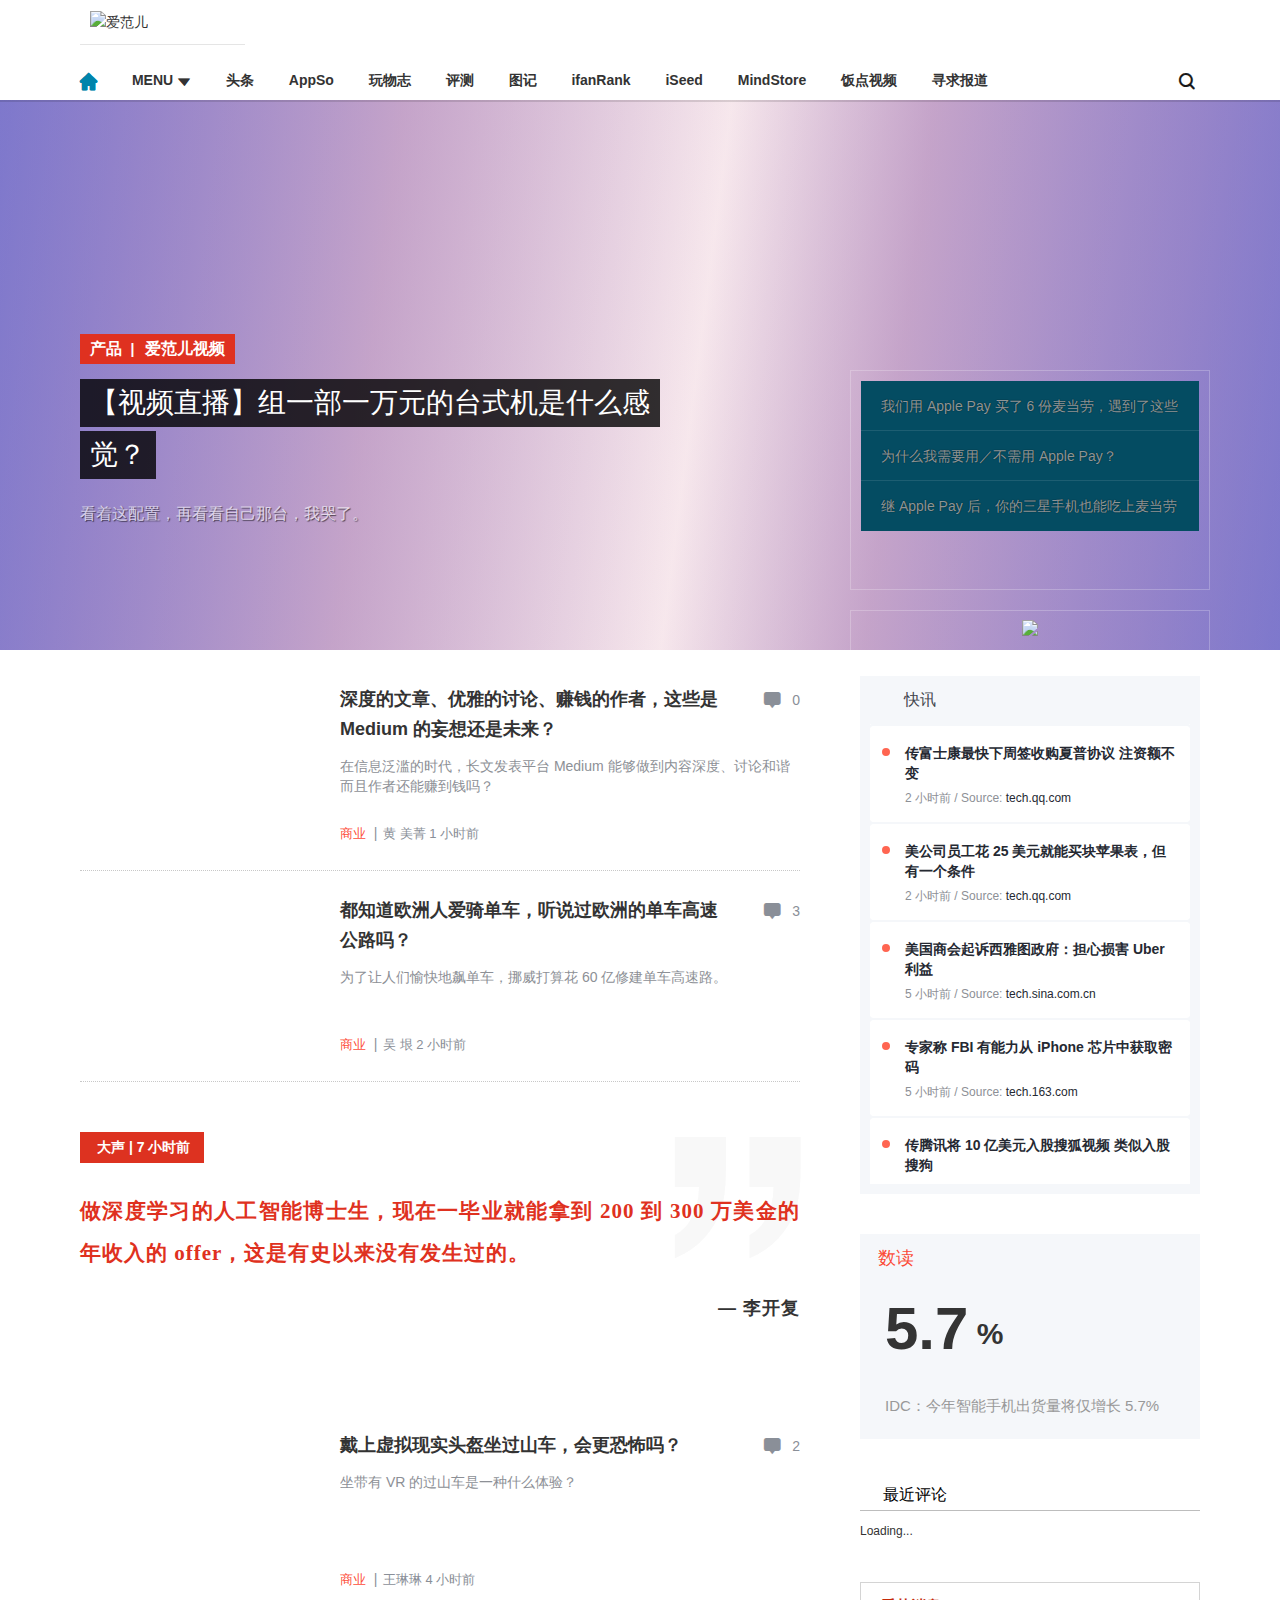
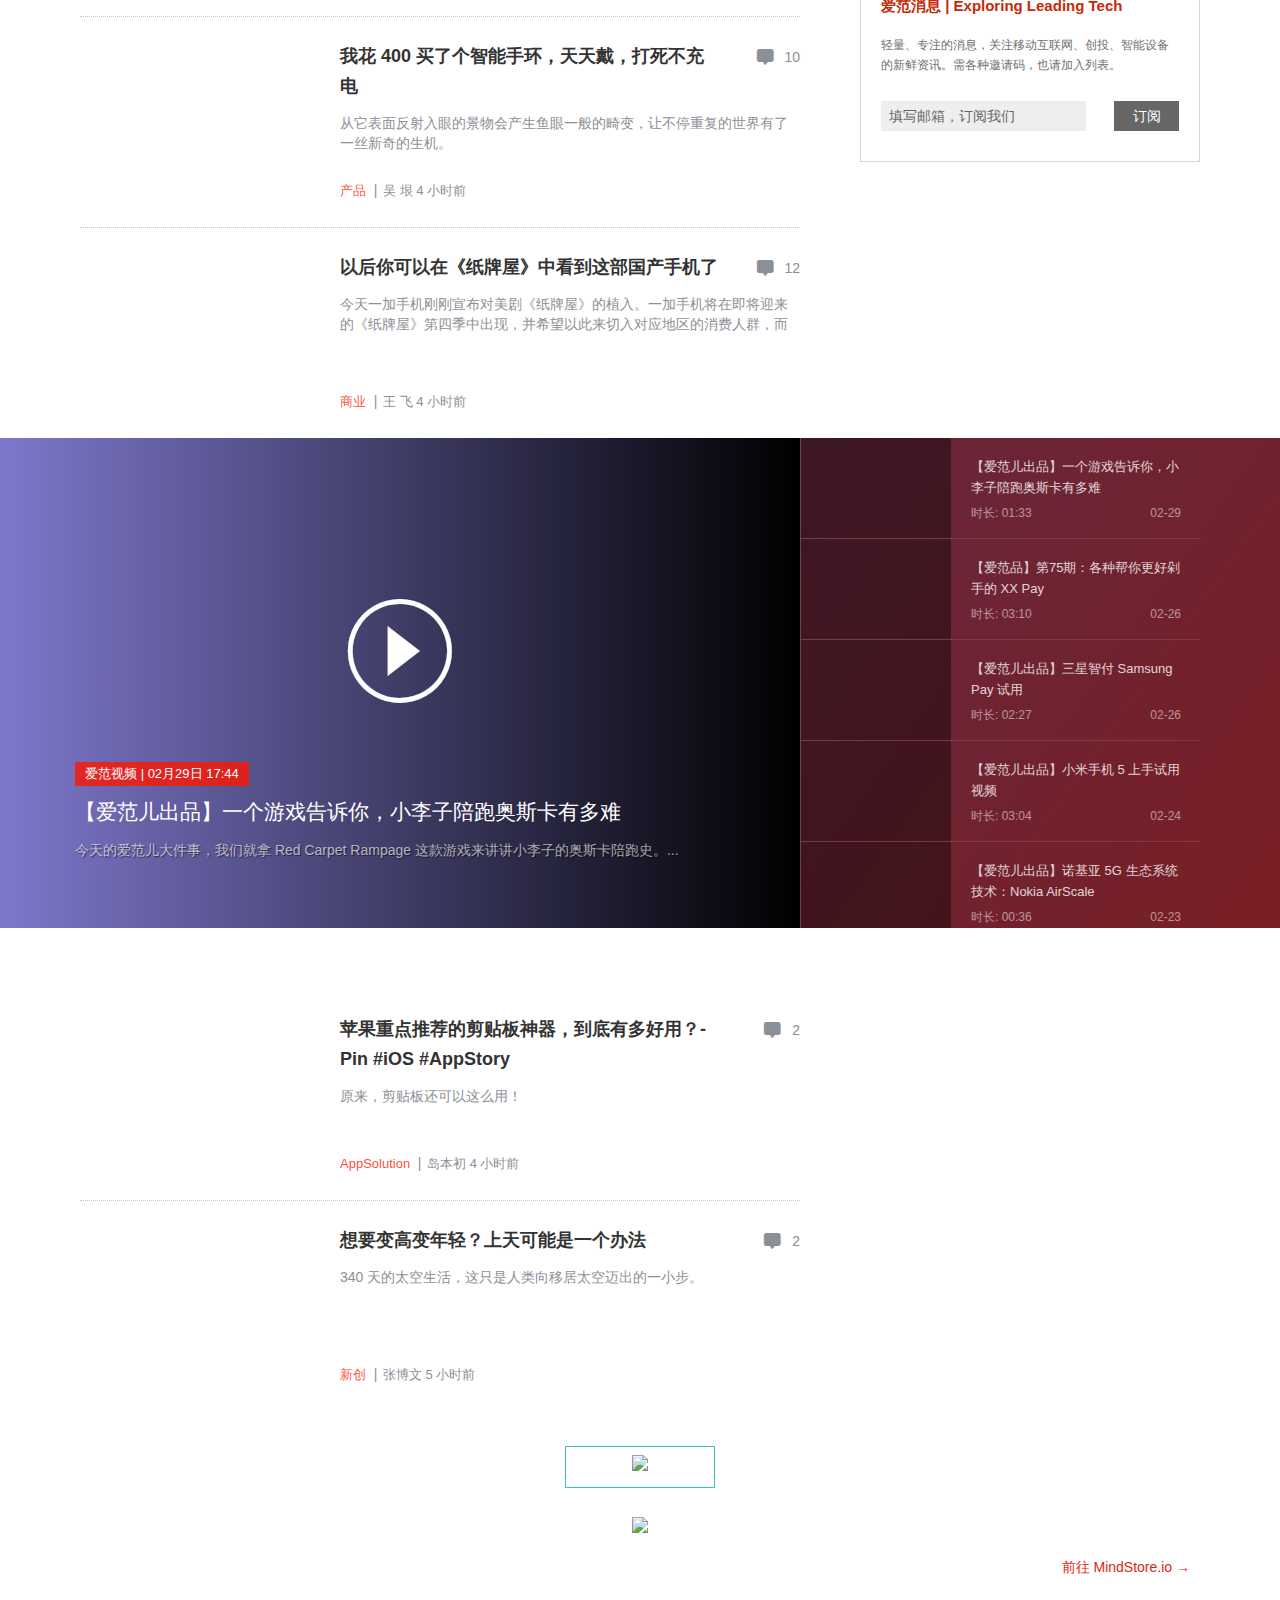
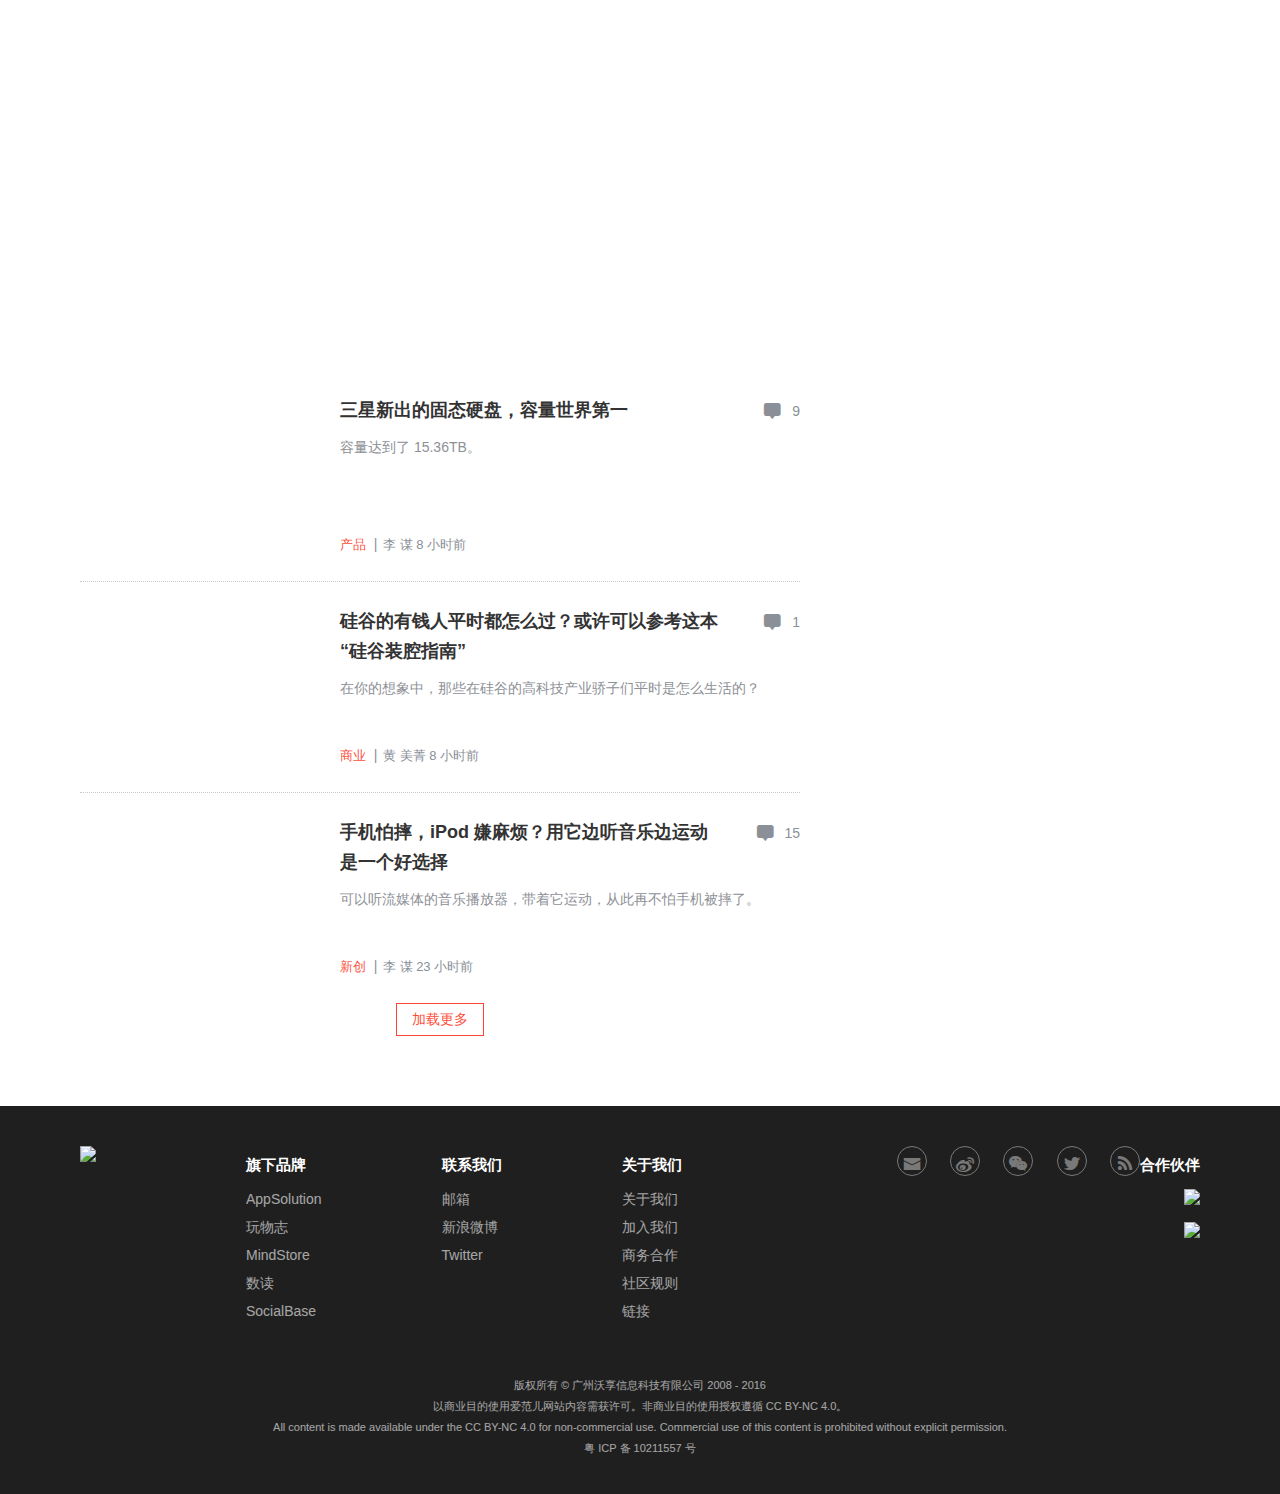
==== commit b379a6d6: "全文替换：IFR替换为YCA" ====
--- a/wp-content/themes/ycafan/index.html
+++ b/wp-content/themes/ycafan/index.html
@@ -45,13 +45,13 @@
                 };
 
         var ns = ns || {};
-        var IFR = IFR || {};
-        IFR.isMobile = 0;
-
-        IFR.user = {};
-        IFR.user.id = '';
-        IFR.user.name = '';
-        IFR.user.avatarUrl = '';
+        var YCA = YCA || {};
+        YCA.isMobile = 0;
+
+        YCA.user = {};
+        YCA.user.id = '';
+        YCA.user.name = '';
+        YCA.user.avatarUrl = '';
 
         // sso 用户中心 url 统一配置, 见 config
         ns.SSO_URL_MYACCOUNT = "https://sso.ifanr.com/myaccount/";
@@ -62,10 +62,10 @@
         ns.COMMENTER_EMAIL = 'commenter_email';
         ns.COMMENTER_NAME = 'commenter_name';
 
-        IFR.api_url = "http://www.ifanr.com/api/v3.0/";
-        IFR.theme_url = "http://cdnzz.ifanr.com/wp-content/themes/ifanr-2.0";
-        IFR.blankImg_url = "http://cdnzz.ifanr.com/wp-content/themes/ifanr-2.0/static//images/grey.gif";
-        IFR.apiNonce = {
+        YCA.api_url = "http://www.ifanr.com/api/v3.0/";
+        YCA.theme_url = "http://cdnzz.ifanr.com/wp-content/themes/ifanr-2.0";
+        YCA.blankImg_url = "http://cdnzz.ifanr.com/wp-content/themes/ifanr-2.0/static//images/grey.gif";
+        YCA.apiNonce = {
             appkey: 'lI5287M8UyxBI98U2YKq',
             timestamp: '1457091133',
             sign: '9f8137583d662371139d8556e808f045'
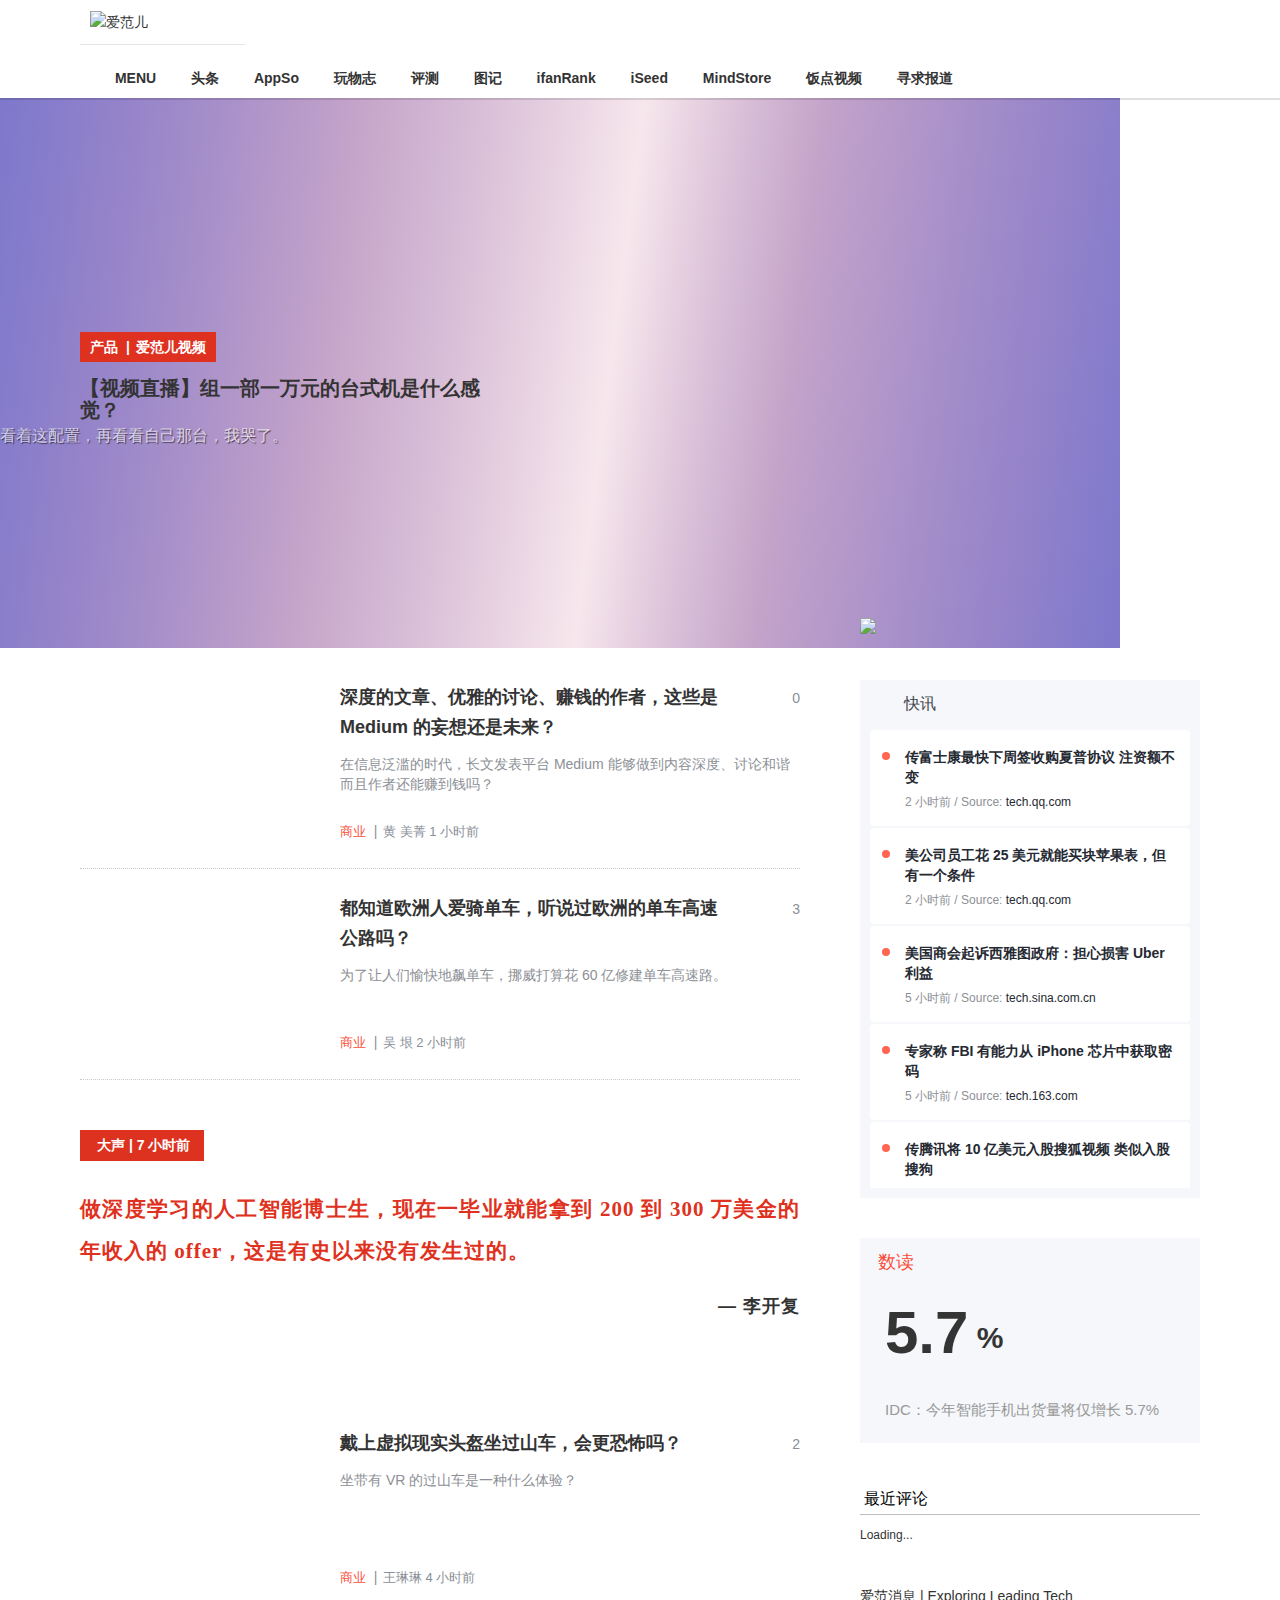
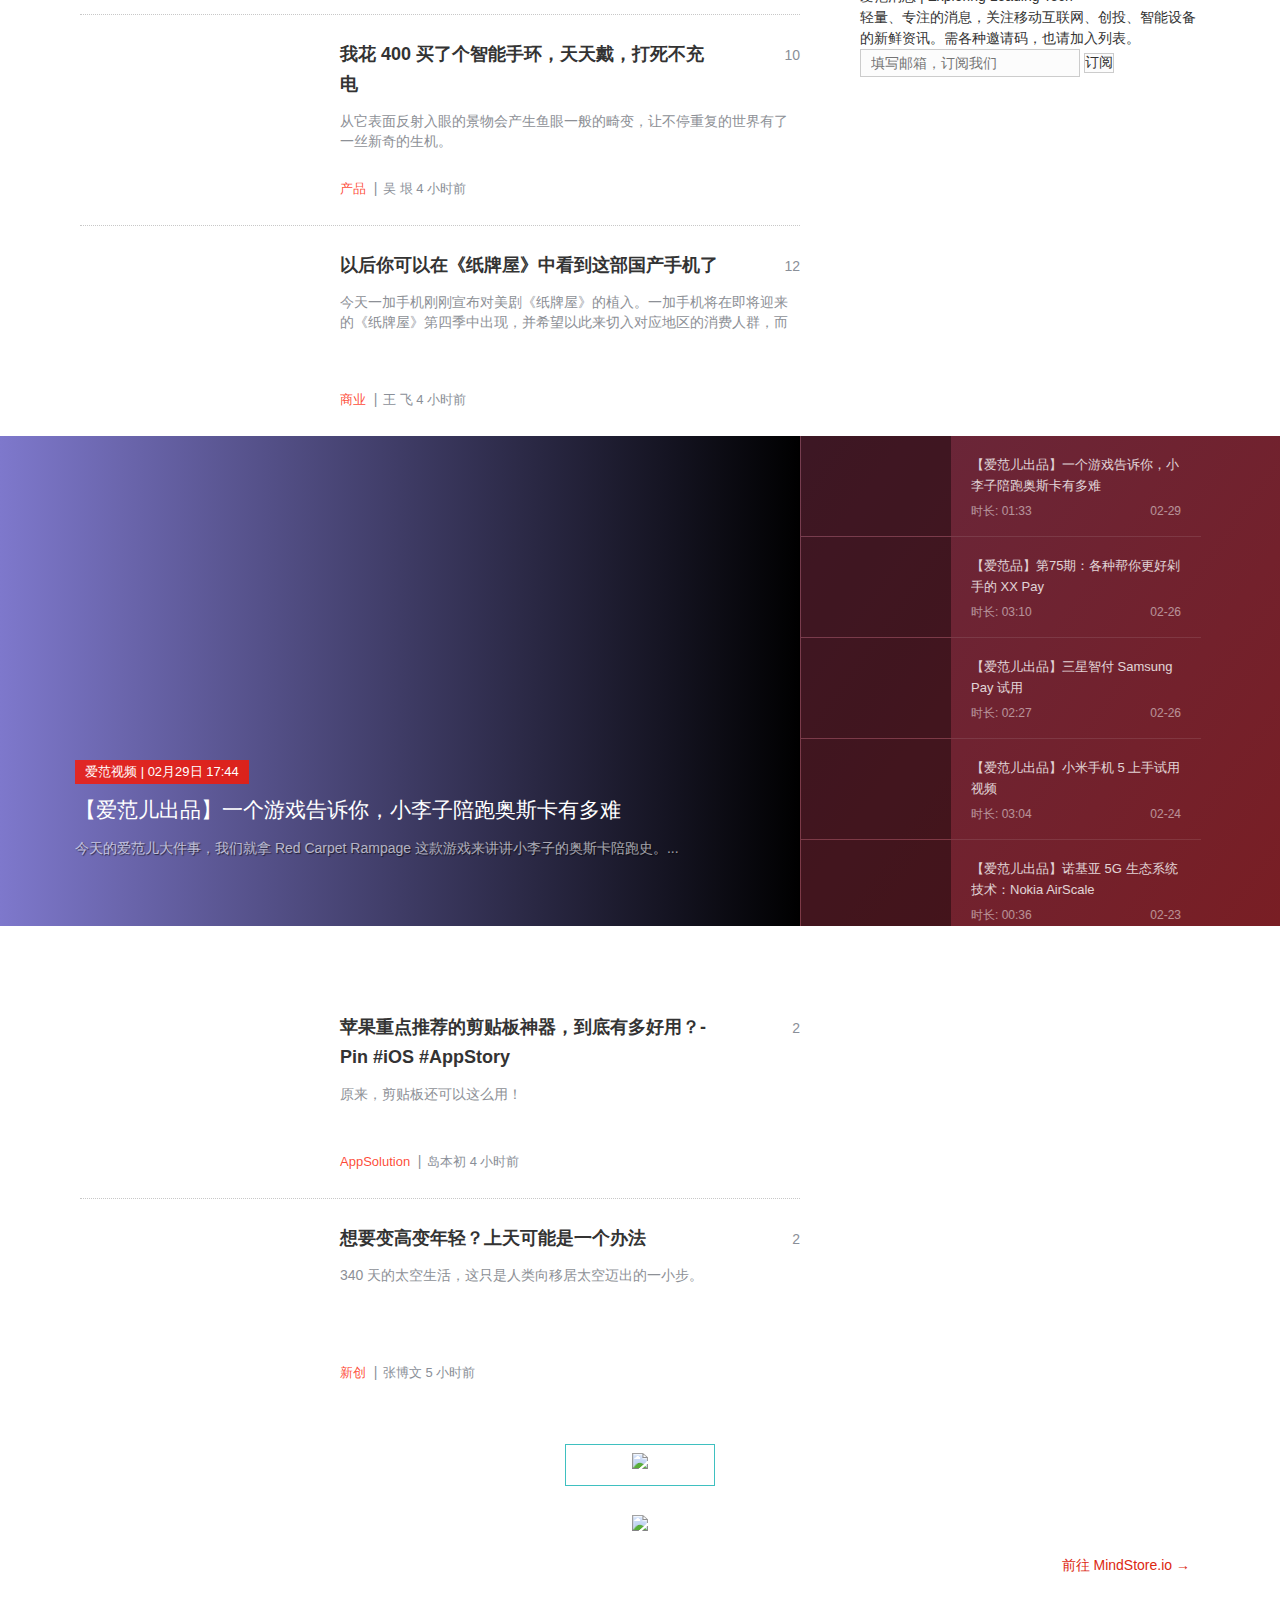
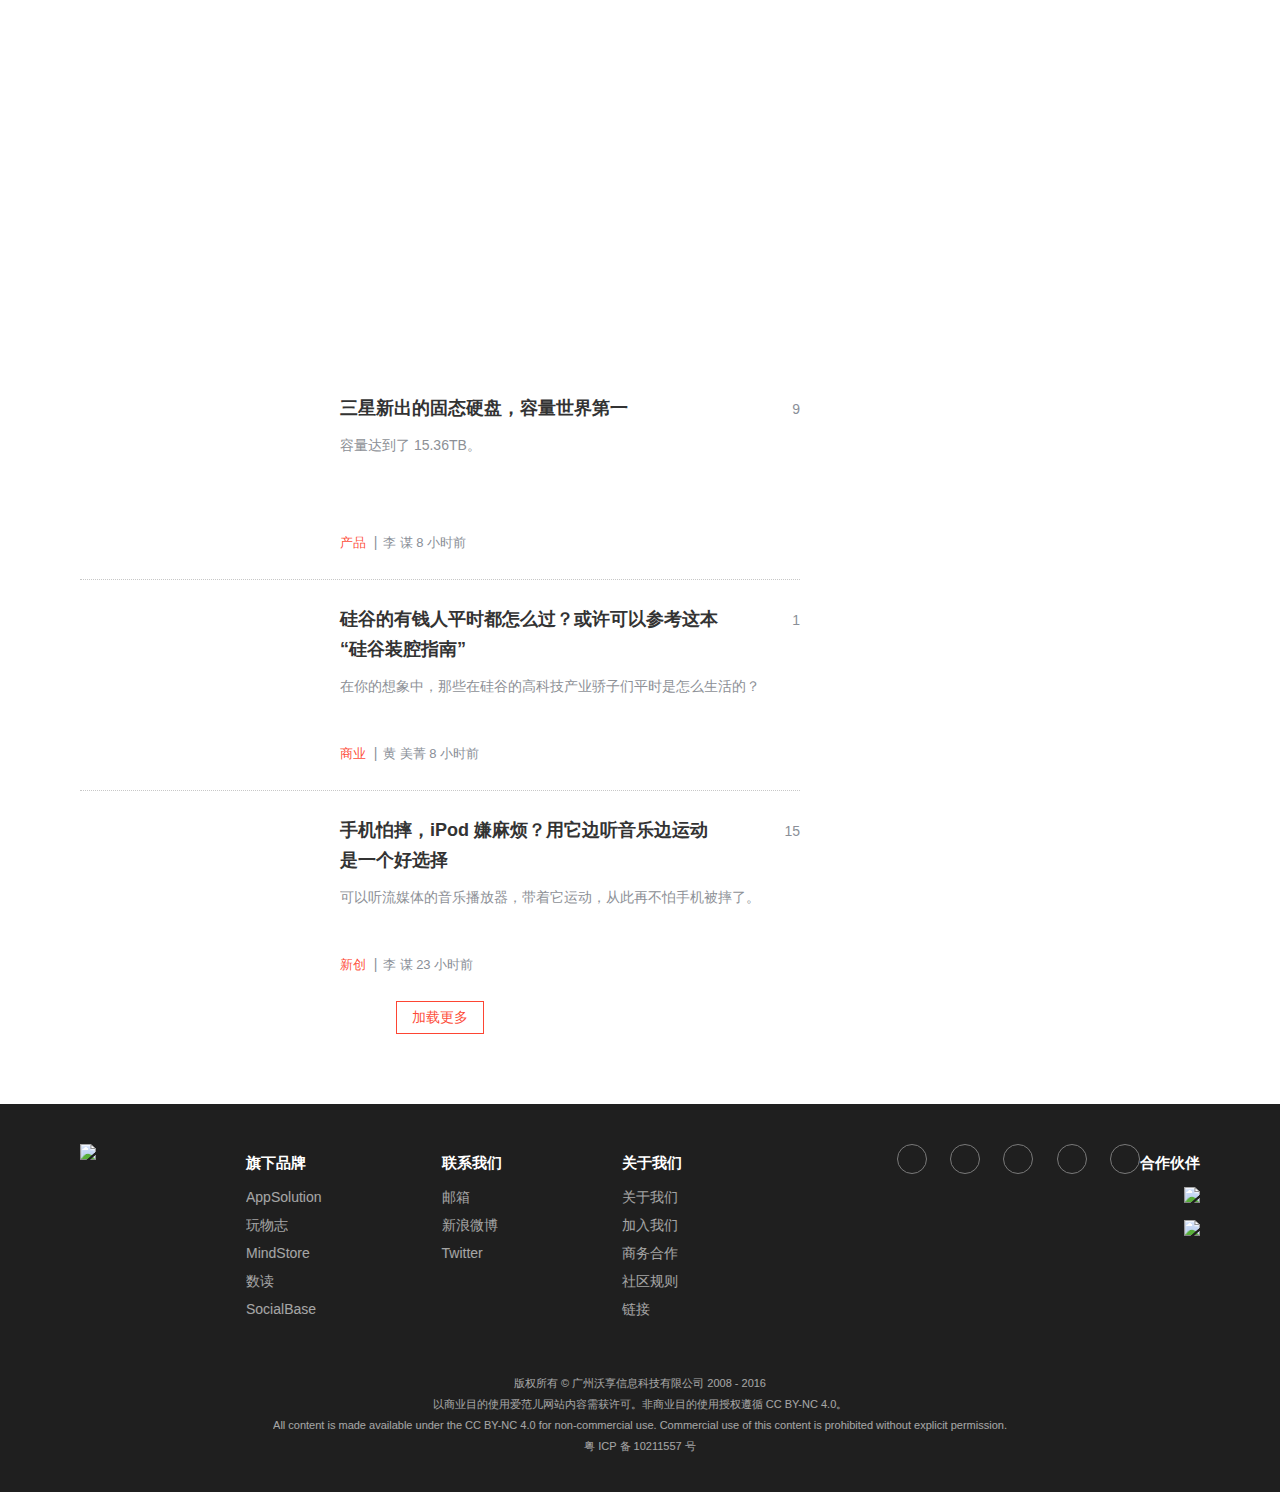
==== commit 531f962e: "合并代码" ====
--- a/wp-content/themes/ycafan/index.html
+++ b/wp-content/themes/ycafan/index.html
@@ -4,20 +4,20 @@
     <meta charset="utf-8">
     <script type="text/javascript"></script>
     <meta property="og:site_name" content="爱范儿"/>
-    <meta property="og:url" content="http://www.ifanr.com"/>
+    <meta property="og:url" content="http://www.iycar.com"/>
     <title>爱范儿 · 连接热爱</title>
-    <link rel="alternate" type="application/rss+xml" title="RSS 2.0 Feed" href="http://www.ifanr.com/feed"/>
+    <link rel="alternate" type="application/rss+xml" title="RSS 2.0 Feed" href="http://www.iycar.com/feed"/>
 
     <!-- BEGIN Metadata added by Add-Meta-Tags WordPress plugin -->
     <meta name="description"
-          content="聚焦新创和消费主题的科技媒体，成立于 2008 年 10 月，关注产品及体验，致力于“独立，前瞻，深入”的原创报道和分析评论，是国内唯一一家在产业和产品领域同时具有强势影响力的科技媒体。旗下现有 ifanr.com、SocialBase.cn、AppSolution、玩物志、创业及产品社区 MindStore 等多个细分领域的知名产品。"/>
+          content="聚焦新创和消费主题的科技媒体，成立于 2008 年 10 月，关注产品及体验，致力于“独立，前瞻，深入”的原创报道和分析评论，是国内唯一一家在产业和产品领域同时具有强势影响力的科技媒体。旗下现有 iycar.com、SocialBase.cn、AppSolution、玩物志、创业及产品社区 MindStore 等多个细分领域的知名产品。"/>
     <!-- END Metadata added by Add-Meta-Tags WordPress plugin -->
 
     <link rel='stylesheet' id='main-desktop-app-css' href='css/main.desktop.auto_create_ts_1456211871.css'
           type='text/css' media=''/>
     <link rel='stylesheet' id='widgetbuzz-css' href='css/buzz.auto_create_ts_1446046962.css?ver=4.2.4' type='text/css'
           media='all'/>
-    <link rel="EditURI" type="application/rsd+xml" title="RSD" href="http://www.ifanr.com/xmlrpc.php?rsd"/>
+    <link rel="EditURI" type="application/rsd+xml" title="RSD" href="http://www.iycar.com/xmlrpc.php?rsd"/>
     <link rel="wlwmanifest" type="application/wlwmanifest+xml" href="xml/wlwmanifest.xml"/>
     <script type="text/javascript">
         var rcGlobal = {
@@ -54,17 +54,17 @@
         YCA.user.avatarUrl = '';
 
         // sso 用户中心 url 统一配置, 见 config
-        ns.SSO_URL_MYACCOUNT = "https://sso.ifanr.com/myaccount/";
-        ns.SSO_URL_LOGIN = "https://sso.ifanr.com/login/";
-        ns.SSO_URL_REGISTER = "https://sso.ifanr.com/register/";
-        ns.SSO_URL_LOGOUT = "https://sso.ifanr.com/logout/";
+        ns.SSO_URL_MYACCOUNT = "https://sso.iycar.com/myaccount/";
+        ns.SSO_URL_LOGIN = "https://sso.iycar.com/login/";
+        ns.SSO_URL_REGISTER = "https://sso.iycar.com/register/";
+        ns.SSO_URL_LOGOUT = "https://sso.iycar.com/logout/";
 
         ns.COMMENTER_EMAIL = 'commenter_email';
         ns.COMMENTER_NAME = 'commenter_name';
 
-        YCA.api_url = "http://www.ifanr.com/api/v3.0/";
-        YCA.theme_url = "http://cdnzz.ifanr.com/wp-content/themes/ifanr-2.0";
-        YCA.blankImg_url = "http://cdnzz.ifanr.com/wp-content/themes/ifanr-2.0/static//images/grey.gif";
+        YCA.api_url = "http://www.iycar.com/api/v3.0/";
+        YCA.theme_url = "http://cdnzz.iycar.com/wp-content/themes/iycar-2.0";
+        YCA.blankImg_url = "http://cdnzz.iycar.com/wp-content/themes/iycar-2.0/static//images/grey.gif";
         YCA.apiNonce = {
             appkey: 'lI5287M8UyxBI98U2YKq',
             timestamp: '1457091133',
@@ -72,9 +72,9 @@
         };
     </script>
     <!--[if lt IE 9]>
-    <script src="http://cdnzz.ifanr.com/wp-content/themes/ifanr-2.0/js/html5.js" type="text/javascript"></script>
+    <script src="http://cdnzz.iycar.com/wp-content/themes/iycar-2.0/js/html5.js" type="text/javascript"></script>
     <link rel="stylesheet"
-          href="http://cdnzz.ifanr.com/wp-content/themes/ifanr-2.0/static/css/desktop/use-modern-browser.css"/>
+          href="http://cdnzz.iycar.com/wp-content/themes/iycar-2.0/static/css/desktop/use-modern-browser.css"/>
     <![endif]-->
 </head>
 
@@ -96,19 +96,19 @@
     <!-- header-row -->
     <div class="header-row clearfix">
         <a class="logo js-logo" ga-track="event" ga-action="click" ga-event-category="logo" ga-event-label="Logo"
-           href="http://www.ifanr.com/" title="爱范儿">
-            <img src="http://cdnzz.ifanr.com/wp-content/themes/ifanr-2.0/static/images/desktop/new-logo-gray.png"
+           href="http://www.iycar.com/" title="爱范儿">
+            <img src="http://cdnzz.iycar.com/wp-content/themes/iycar-2.0/static/images/desktop/new-logo-gray.png"
                  alt="爱范儿"/>
         </a>
 
         <div class="sns row js-sns">
-            <a class="sns-item" target="_blank" href="http://www.ifanr.com/weixin"><i
-                    class="ifanr2015 ifanr2015-weixin"></i></a>
-            <a rel="nofollow" class="sns-item" target="_blank" href="http://weibo.com/ifanr"><i
-                    class="ifanr2015 ifanr2015-xinlangweibo"></i></a>
-            <a rel="nofollow" class="sns-item" target="_blank" href="http://twitter.com/ifanr"><i
-                    class="ifanr2015 ifanr2015-twitter"></i></a>
-            <a class="sns-item" target="_blank" href="http://www.ifanr.com/feed"><i class="ifanr2015 ifanr2015-rss"></i></a>
+            <a class="sns-item" target="_blank" href="http://www.iycar.com/weixin"><i
+                    class="iycar2015 iycar2015-weixin"></i></a>
+            <a rel="nofollow" class="sns-item" target="_blank" href="http://weibo.com/iycar"><i
+                    class="iycar2015 iycar2015-xinlangweibo"></i></a>
+            <a rel="nofollow" class="sns-item" target="_blank" href="http://twitter.com/iycar"><i
+                    class="iycar2015 iycar2015-twitter"></i></a>
+            <a class="sns-item" target="_blank" href="http://www.iycar.com/feed"><i class="iycar2015 iycar2015-rss"></i></a>
         </div>
 
         <div class="js-navbar-top-jiong-container navbar-top-jiong-container"></div>
@@ -125,63 +125,63 @@
             <ul class="nav-list">
                 <li class="nav-item">
                     <a href="/">
-                        <i class="ifanr2015 ifanr2015-home01 icon-home"></i>
+                        <i class="iycar2015 iycar2015-home01 icon-home"></i>
                     </a>
                 </li>
                 <li class="nav-item js-nav-menu">
                     <a href="#menu">
-                        <!-- <i class="ifanr2015 ifanr2015-menutou icon-font"></i> -->
+                        <!-- <i class="iycar2015 iycar2015-menutou icon-font"></i> -->
                         MENU
-                        <i class="ifanr2015 ifanr2015-jiantou icon-arrow-down"></i>
+                        <i class="iycar2015 iycar2015-jiantou icon-arrow-down"></i>
                     </a>
                 </li>
 
                 <li class="nav-item" cate="feature" data-count="4" data-action="featured">
                     <a ga-track="event" ga-action="click" ga-event-category="nav-item" ga-event-label="头条"
-                       itemprop="url" class="product-item" href="http://www.ifanr.com/">
-                        <!-- <i class="ifanr2015 ifanr2015-toutiao01 icon-font"></i> -->
+                       itemprop="url" class="product-item" href="http://www.iycar.com/">
+                        <!-- <i class="iycar2015 iycar2015-toutiao01 icon-font"></i> -->
                         头条
                     </a>
                 </li>
                 <li class="nav-item" cate="app" data-count="4" data-post-type="app" data-template="desktop-nav-app">
                     <a ga-track="event" ga-action="click" ga-event-category="nav-item" ga-event-label="AppSo"
-                       itemprop="url" class="product-item" href="http://www.ifanr.com/app">
-                        <!-- <i class="ifanr2015 ifanr2015-menuappso icon-font"></i> -->
+                       itemprop="url" class="product-item" href="http://www.iycar.com/app">
+                        <!-- <i class="iycar2015 iycar2015-menuappso icon-font"></i> -->
                         AppSo
                     </a>
                 </li>
                 <li class="nav-item" cate="coolbuy" data-count="4" data-post-type="coolbuy">
                     <a ga-track="event" ga-action="click" ga-event-category="nav-item" ga-event-label="玩物志"
-                       itemprop="url" class="product-item" href="http://www.ifanr.com/coolbuy">
-                        <!-- <i class="ifanr2015 ifanr2015-wanwuzhi icon-font"></i> -->
+                       itemprop="url" class="product-item" href="http://www.iycar.com/coolbuy">
+                        <!-- <i class="iycar2015 iycar2015-wanwuzhi icon-font"></i> -->
                         玩物志
                     </a>
                 </li>
                 <li class="nav-item" cate="review" data-count="4">
                     <a ga-track="event" ga-action="click" ga-event-category="nav-item" ga-event-label="评测"
-                       itemprop="url" class="product-item" href="http://www.ifanr.com/category/review">
-                        <!-- <i class="ifanr2015 ifanr2015-pingce icon-font"></i> -->
+                       itemprop="url" class="product-item" href="http://www.iycar.com/category/review">
+                        <!-- <i class="iycar2015 iycar2015-pingce icon-font"></i> -->
                         评测
                     </a>
                 </li>
                 <li class="nav-item" cate="tuji" data-count="4" data-post-type="tuji">
                     <a ga-track="event" ga-action="click" ga-event-category="nav-item" ga-event-label="图记"
-                       itemprop="url" class="product-item" href="http://www.ifanr.com/tuji">
-                        <!-- <i class="ifanr2015 ifanr2015-pingce icon-font"></i> -->
+                       itemprop="url" class="product-item" href="http://www.iycar.com/tuji">
+                        <!-- <i class="iycar2015 iycar2015-pingce icon-font"></i> -->
                         图记
                     </a>
                 </li>
                 <li class="nav-item" cate="top-rank" data-count="4">
                     <a ga-track="event" ga-action="click" ga-event-category="nav-item" ga-event-label="ifanRank"
-                       itemprop="url" class="product-item" href="http://www.ifanr.com/category/special/top-rank">
-                        <!-- <i class="ifanr2015 ifanr2015-pingce icon-font"></i> -->
+                       itemprop="url" class="product-item" href="http://www.iycar.com/category/special/top-rank">
+                        <!-- <i class="iycar2015 iycar2015-pingce icon-font"></i> -->
                         ifanRank
                     </a>
                 </li>
                 <li class="nav-item" cate="iseed" data-count="4">
                     <a ga-track="event" ga-action="click" ga-event-category="nav-item" ga-event-label="iseed"
-                       itemprop="url" class="product-item" href="http://www.ifanr.com/category/special/interview/iseed">
-                        <!-- <i class="ifanr2015 ifanr2015-pingce icon-font"></i> -->
+                       itemprop="url" class="product-item" href="http://www.iycar.com/category/special/interview/iseed">
+                        <!-- <i class="iycar2015 iycar2015-pingce icon-font"></i> -->
                         iSeed
                     </a>
                 </li>
@@ -189,38 +189,38 @@
                     data-template="desktop-nav-mindstore">
                     <a ga-track="event" ga-action="click" ga-event-category="nav-item" ga-event-label="MindStore"
                        itemprop="url" class="product-item" href="http://mindstore.io">
-                        <!-- <i class="ifanr2015 ifanr2015-mindstore icon-font"></i> -->
+                        <!-- <i class="iycar2015 iycar2015-mindstore icon-font"></i> -->
                         MindStore
                     </a>
                 </li>
                 <li class="nav-item" cate="video" data-limit="15" data-count="5" data-post-type="video"
                     data-template="desktop-nav-video">
                     <a ga-track="event" ga-action="click" ga-event-category="nav-item" ga-event-label="爱范视频"
-                       itemprop="url" class="product-item" href="http://www.ifanr.com/category/special/video-special">
-                        <!-- <i class="ifanr2015 ifanr2015-aifanshipin icon-font"></i> -->
+                       itemprop="url" class="product-item" href="http://www.iycar.com/category/special/video-special">
+                        <!-- <i class="iycar2015 iycar2015-aifanshipin icon-font"></i> -->
                         饭点视频
                     </a>
                 </li>
                 <li class="nav-item">
                     <a ga-track="event" ga-action="click" ga-event-category="nav-item" ga-event-label="寻求报道"
-                       itemprop="url" class="product-item" href="http://www.ifanr.com/about/contribute">
-                        <!-- <i class="ifanr2015 ifanr2015-aifanshipin icon-font"></i> -->
+                       itemprop="url" class="product-item" href="http://www.iycar.com/about/contribute">
+                        <!-- <i class="iycar2015 iycar2015-aifanshipin icon-font"></i> -->
                         寻求报道
                     </a>
                 </li>
                 <!--
                 <li class="nav-item" cate="dasheng" data-count="4" data-post-type="dasheng" data-template="desktop-nav-dasheng">
-                  <a ga-track="event" ga-action="click" ga-event-category="nav-item" ga-event-label="大声" itemprop="url" class="product-item" href="http://www.ifanr.com/dasheng">
-                    <i class="ifanr2015 ifanr2015-menudasheng icon-font"></i>
+                  <a ga-track="event" ga-action="click" ga-event-category="nav-item" ga-event-label="大声" itemprop="url" class="product-item" href="http://www.iycar.com/dasheng">
+                    <i class="iycar2015 iycar2015-menudasheng icon-font"></i>
                   </a>
                 </li>
                 <li class="nav-item" cate="data" data-count="4" data-post-type="data" data-template="desktop-nav-data">
-                  <a ga-track="event" ga-action="click" ga-event-category="nav-item" ga-event-label="数读" itemprop="url" class="product-item" href="http://www.ifanr.com/data/">
-                    <i class="ifanr2015 ifanr2015-shudu icon-font"></i>
+                  <a ga-track="event" ga-action="click" ga-event-category="nav-item" ga-event-label="数读" itemprop="url" class="product-item" href="http://www.iycar.com/data/">
+                    <i class="iycar2015 iycar2015-shudu icon-font"></i>
                   </a>
                 </li> -->
                 <!--  <li class="nav-item">
-                   <a ga-track="event" ga-action="click" ga-event-category="nav-item" ga-event-label="寻求报道" itemprop="url" class="product-item" href="http://www.ifanr.com/data/">寻求报道</a>
+                   <a ga-track="event" ga-action="click" ga-event-category="nav-item" ga-event-label="寻求报道" itemprop="url" class="product-item" href="http://www.iycar.com/data/">寻求报道</a>
                  </li> -->
 
             </ul>
@@ -230,44 +230,44 @@
             <div class="nav-search js-nav-search" ga-track="event" ga-action="click" ga-event-category="button"
                  ga-event-label="SearchButton" id="nav-search">
                 <span id="search-button">
-                  <i class="ifanr2015 ifanr2015-search icon-search"></i>
+                  <i class="iycar2015 iycar2015-search icon-search"></i>
                 </span>
             </div>
 
-            <div class="js-login ifr-user-nav-menu hide">
+            <div class="js-login yth-user-nav-menu hide">
                 <div id="nav-user-button">
-                    <div class="ifr-user-nav-menu">
-                        <ul class="nav-user-subs ifr-user-dropdown-menu hide m-t-10" id="nav-user-subs">
-                            <li class="sub-item"><a href="https://sso.ifanr.com/myaccount/">个人中心</a></li>
+                    <div class="yth-user-nav-menu">
+                        <ul class="nav-user-subs yth-user-dropdown-menu hide m-t-10" id="nav-user-subs">
+                            <li class="sub-item"><a href="https://sso.iycar.com/myaccount/">个人中心</a></li>
                             <li class="sub-item"><a href="javascript:void(0);" class="js-logout">退出登录</a></li>
                         </ul>
                     </div>
                     <span class="user-name J_UserIdentity"></span>
-                    <span class="ifanr2015 ifanr2015-xiala-small"></span>
+                    <span class="iycar2015 iycar2015-xiala-small"></span>
                 </div>
             </div>
 
             <!-- 未登录 -->
             <div class="js-not-login not-login hide">
                 <a rel="nofollow" class="user-login"
-                   href="https://sso.ifanr.com/login/?next=http://www.ifanr.com">登录</a>
+                   href="https://sso.iycar.com/login/?next=http://www.iycar.com">登录</a>
                 <a rel="nofollow" class="user-reg"
-                   href="https://sso.ifanr.com/register/?next=http://www.ifanr.com">注册</a>
+                   href="https://sso.iycar.com/register/?next=http://www.iycar.com">注册</a>
             </div>
         </div>
     </div>
 
     <!-- 栏目预览 -->
     <div class="items-preview js-items-preview js-slider">
-        <span class="slider-arrow prev"><i class="ifanr2015 ifanr2015-shangyihua"></i></span>
-        <span class="slider-arrow next"><i class="ifanr2015 ifanr2015-xiayihua"></i></span>
+        <span class="slider-arrow prev"><i class="iycar2015 iycar2015-shangyihua"></i></span>
+        <span class="slider-arrow next"><i class="iycar2015 iycar2015-xiayihua"></i></span>
 
         <div class="header-inner items-flex"></div>
     </div>
     <!-- 栏目预览 -->
 
     <!-- 导航 -->
-    <div class="hide state-close ifr-nav-items-container js-nav-items">
+    <div class="hide state-close yth-nav-items-container js-nav-items">
         <div class="fullwidth">
             <div class="main">
                 <!-- 分类与产品 -->
@@ -277,41 +277,41 @@
                     <div itemscope itemtype="http://schema.org/SiteNavigationElement" class="nav-items-list row">
                         <div class="single-row">
                             <a ga-track="event" ga-action="click" ga-event-category="nav-item" ga-event-label="首页"
-                               itemprop="url" href="http://www.ifanr.com"><span itemprop="name">首页</span></a>
+                               itemprop="url" href="http://www.iycar.com"><span itemprop="name">首页</span></a>
                             <a ga-track="event" ga-action="click" ga-event-category="nav-item" ga-event-label="ifanRank"
-                               itemprop="url" href="http://www.ifanr.com/category/special/top-rank"><span
+                               itemprop="url" href="http://www.iycar.com/category/special/top-rank"><span
                                     itemprop="name">ifanRank</span></a>
                             <a ga-track="event" ga-action="click" ga-event-category="nav-item" ga-event-label="评测"
-                               itemprop="url" href="http://www.ifanr.com/category/special/review"><span itemprop="name">评测</span></a>
+                               itemprop="url" href="http://www.iycar.com/category/special/review"><span itemprop="name">评测</span></a>
                         </div>
                         <div class="single-row">
                             <a ga-track="event" ga-action="click" ga-event-category="nav-item" ga-event-label="智能"
-                               itemprop="url" href="http://www.ifanr.com/category/special/intelligence"><span
+                               itemprop="url" href="http://www.iycar.com/category/special/intelligence"><span
                                     itemprop="name">智能</span></a>
                             <a ga-track="event" ga-action="click" ga-event-category="nav-item" ga-event-label="汽车"
-                               itemprop="url" href="http://www.ifanr.com/category/special/intelligentcar"><span
+                               itemprop="url" href="http://www.iycar.com/category/special/intelligentcar"><span
                                     itemprop="name">汽车</span></a>
                             <a ga-track="event" ga-action="click" ga-event-category="nav-item" ga-event-label="商业"
-                               itemprop="url" href="http://www.ifanr.com/category/special/business"><span
+                               itemprop="url" href="http://www.iycar.com/category/special/business"><span
                                     itemprop="name">商业</span></a>
                         </div>
                         <div class="single-row">
                             <a ga-track="event" ga-action="click" ga-event-category="nav-item" ga-event-label="范品"
-                               itemprop="url" href="http://www.ifanr.com/category/special/imuch"><span itemprop="name">范品</span></a>
+                               itemprop="url" href="http://www.iycar.com/category/special/imuch"><span itemprop="name">范品</span></a>
                             <a ga-track="event" ga-action="click" ga-event-category="nav-item" ga-event-label="图记"
-                               itemprop="url" href="http://www.ifanr.com/tuji"><span itemprop="name">图记</span></a>
+                               itemprop="url" href="http://www.iycar.com/tuji"><span itemprop="name">图记</span></a>
                             <a ga-track="event" ga-action="click" ga-event-category="nav-item" ga-event-label="iSeed"
-                               itemprop="url" href="http://www.ifanr.com/category/special/iseed"><span itemprop="name">iSeed</span></a>
+                               itemprop="url" href="http://www.iycar.com/category/special/iseed"><span itemprop="name">iSeed</span></a>
                         </div>
                         <div class="single-row">
                             <a ga-track="event" ga-action="click" ga-event-category="nav-item" ga-event-label="观点"
-                               itemprop="url" href="http://www.ifanr.com/category/special/opinion"><span
+                               itemprop="url" href="http://www.iycar.com/category/special/opinion"><span
                                     itemprop="name">观点</span></a>
                             <a ga-track="event" ga-action="click" ga-event-category="nav-item" ga-event-label="访谈"
-                               itemprop="url" href="http://www.ifanr.com/category/special/interview"><span
+                               itemprop="url" href="http://www.iycar.com/category/special/interview"><span
                                     itemprop="name">访谈</span></a>
                             <a ga-track="event" ga-action="click" ga-event-category="nav-item" ga-event-label="饭点视频"
-                               itemprop="url" href="http://www.ifanr.com/video"><span itemprop="name">饭点视频</span></a>
+                               itemprop="url" href="http://www.iycar.com/video"><span itemprop="name">饭点视频</span></a>
                         </div>
                     </div>
 
@@ -321,7 +321,7 @@
                 <div class="menu-preview js-menu-preview">
                     <h2>快速预览</h2>
 
-                    <div class="search-ifr preview-list">
+                    <div class="search-yth preview-list">
                         <ul class="search-list"></ul>
                     </div>
                 </div>
@@ -343,7 +343,7 @@
     <div class="fullwidth">
         <div class="header-notice hide J_Notice">
             <a class="notice J_NoticeLink" href="#">
-                <i class="ifanr2015 ifanr2015-live"></i>
+                <i class="iycar2015 iycar2015-live"></i>
                 <span class="J_NoticeTitle"></span>
             </a>
             <a class="J_Close close reverse-icon" title="关闭">
@@ -357,13 +357,13 @@
 <div class="recommend-post-content clearfix">
 <div class="slider">
 <ul>
-<li class="ifanr-recommend-item">
+<li class="iycar-recommend-item">
     <div class="post-mask post-mask-top"></div>
     <div class="post-mask post-mask-bottom"></div>
-    <div itemprop="url" href="http://www.ifanr.com/628741" class="ifanr-recommend-items">
+    <div itemprop="url" href="http://www.iycar.com/628741" class="iycar-recommend-items">
         <div class="item-content">
             <div class="bg-img" data-cmpt-parallax-bg id="recommend"
-                 style="background-image:url('http://images.ifanr.cn/wp-content/uploads/2016/03/DIY-3.jpg')"></div>
+                 style="background-image:url('http://images.iycar.cn/wp-content/uploads/2016/03/DIY-3.jpg')"></div>
             <div class="fullwidth">
                 <div class="main recommend-post-wrapper row">
                     <div class="post-item-container excerpt" itemscope itemtype="http://schema.org/Article">
@@ -374,19 +374,19 @@
                                     <div class="post-item-addon"></div>
                                     <div class="post-item-content" itemscope itemtype="http://schema.org/Article">
                                         <meta itemscope="thumbnailUrl"
-                                              content="http://images.ifanr.cn/wp-content/uploads/2016/03/DIY-3.jpg"/>
+                                              content="http://images.iycar.cn/wp-content/uploads/2016/03/DIY-3.jpg"/>
                                         <div class="tag-label">
                                             <a class="tag" itemprop="keywords"
-                                               href="http://www.ifanr.com/category/special/product">
+                                               href="http://www.iycar.com/category/special/product">
                                                 产品 </a>
                                             <span class="seperator">|</span>
                                 <span class="author">
-                                  <a href="http://www.ifanr.com/author/ifanrvideo" title="Posts by 爱范儿视频" rel="author">爱范儿视频</a>
+                                  <a href="http://www.iycar.com/author/iycarvideo" title="Posts by 爱范儿视频" rel="author">爱范儿视频</a>
                                 </span>
                                             <meta itemprop="author" content="爱范儿视频"/>
                                         </div>
                                         <h2 itemprop="headline">
-                                            <a rel="canonical" itemprop="url" href="http://www.ifanr.com/628741"
+                                            <a rel="canonical" itemprop="url" href="http://www.iycar.com/628741"
                                                class="js-multiline">
                                                 <div class="title-part-container"><span class="title-part">【视频直播】组一部一万元的台式机是什么感</span>
                                                 </div>
@@ -413,13 +413,13 @@
         <!-- item-content -->
     </div>
 </li>
-<li class="ifanr-recommend-item">
+<li class="iycar-recommend-item">
     <div class="post-mask post-mask-top"></div>
     <div class="post-mask post-mask-bottom"></div>
-    <div itemprop="url" href="http://www.ifanr.com/628151" class="ifanr-recommend-items">
+    <div itemprop="url" href="http://www.iycar.com/628151" class="iycar-recommend-items">
         <div class="item-content">
             <div class="bg-img" data-cmpt-parallax-bg id="recommend"
-                 style="background-image:url('http://images.ifanr.cn/wp-content/uploads/2016/03/aed82cd7web-china-game-go-1-cc-e1457075761960.jpg')"></div>
+                 style="background-image:url('http://images.iycar.cn/wp-content/uploads/2016/03/aed82cd7web-china-game-go-1-cc-e1457075761960.jpg')"></div>
             <div class="fullwidth">
                 <div class="main recommend-post-wrapper row">
                     <div class="post-item-container excerpt" itemscope itemtype="http://schema.org/Article">
@@ -430,19 +430,19 @@
                                     <div class="post-item-addon"></div>
                                     <div class="post-item-content" itemscope itemtype="http://schema.org/Article">
                                         <meta itemscope="thumbnailUrl"
-                                              content="http://images.ifanr.cn/wp-content/uploads/2016/03/aed82cd7web-china-game-go-1-cc-e1457075761960.jpg"/>
+                                              content="http://images.iycar.cn/wp-content/uploads/2016/03/aed82cd7web-china-game-go-1-cc-e1457075761960.jpg"/>
                                         <div class="tag-label">
                                             <a class="tag" itemprop="keywords"
-                                               href="http://www.ifanr.com/category/special/innovation">
+                                               href="http://www.iycar.com/category/special/innovation">
                                                 新创 </a>
                                             <span class="seperator">|</span>
                                 <span class="author">
-                                  <a href="http://www.ifanr.com/author/odyssey" title="Posts by 欧狄" rel="author">欧狄</a>
+                                  <a href="http://www.iycar.com/author/odyssey" title="Posts by 欧狄" rel="author">欧狄</a>
                                 </span>
                                             <meta itemprop="author" content="欧狄"/>
                                         </div>
                                         <h2 itemprop="headline">
-                                            <a rel="canonical" itemprop="url" href="http://www.ifanr.com/628151"
+                                            <a rel="canonical" itemprop="url" href="http://www.iycar.com/628151"
                                                class="js-multiline">
                                                 <div class="title-part-container"><span class="title-part">5 天后大战人工智能！世界顶尖棋手能否“捍</span>
                                                 </div>
@@ -469,13 +469,13 @@
         <!-- item-content -->
     </div>
 </li>
-<li class="ifanr-recommend-item">
+<li class="iycar-recommend-item">
     <div class="post-mask post-mask-top"></div>
     <div class="post-mask post-mask-bottom"></div>
-    <div itemprop="url" href="http://www.ifanr.com/628422" class="ifanr-recommend-items">
+    <div itemprop="url" href="http://www.iycar.com/628422" class="iycar-recommend-items">
         <div class="item-content">
             <div class="bg-img" data-cmpt-parallax-bg id="recommend"
-                 style="background-image:url('http://images.ifanr.cn/wp-content/uploads/2016/03/wechat_pay.jpg')"></div>
+                 style="background-image:url('http://images.iycar.cn/wp-content/uploads/2016/03/wechat_pay.jpg')"></div>
             <div class="fullwidth">
                 <div class="main recommend-post-wrapper row">
                     <div class="post-item-container excerpt" itemscope itemtype="http://schema.org/Article">
@@ -486,20 +486,20 @@
                                     <div class="post-item-addon"></div>
                                     <div class="post-item-content" itemscope itemtype="http://schema.org/Article">
                                         <meta itemscope="thumbnailUrl"
-                                              content="http://images.ifanr.cn/wp-content/uploads/2016/03/wechat_pay.jpg"/>
+                                              content="http://images.iycar.cn/wp-content/uploads/2016/03/wechat_pay.jpg"/>
                                         <div class="tag-label">
                                             <a class="tag" itemprop="keywords"
-                                               href="http://www.ifanr.com/category/special/business">
+                                               href="http://www.iycar.com/category/special/business">
                                                 商业 </a>
                                             <span class="seperator">|</span>
                                 <span class="author">
-                                  <a href="http://www.ifanr.com/author/michael" title="Posts by 麦玮琪"
+                                  <a href="http://www.iycar.com/author/michael" title="Posts by 麦玮琪"
                                      rel="author">麦玮琪</a>
                                 </span>
                                             <meta itemprop="author" content="麦玮琪"/>
                                         </div>
                                         <h2 itemprop="headline">
-                                            <a rel="canonical" itemprop="url" href="http://www.ifanr.com/628422"
+                                            <a rel="canonical" itemprop="url" href="http://www.iycar.com/628422"
                                                class="js-multiline">
                                                 <div class="title-part-container"><span class="title-part">同是第三方支付，为啥支付宝能顶住手续费压</span>
                                                 </div>
@@ -527,13 +527,13 @@
         <!-- item-content -->
     </div>
 </li>
-<li class="ifanr-recommend-item">
+<li class="iycar-recommend-item">
     <div class="post-mask post-mask-top"></div>
     <div class="post-mask post-mask-bottom"></div>
-    <div itemprop="url" href="http://www.ifanr.com/627543" class="ifanr-recommend-items">
+    <div itemprop="url" href="http://www.iycar.com/627543" class="iycar-recommend-items">
         <div class="item-content">
             <div class="bg-img" data-cmpt-parallax-bg id="recommend"
-                 style="background-image:url('http://images.ifanr.cn/wp-content/uploads/2016/03/Robot.jpg')"></div>
+                 style="background-image:url('http://images.iycar.cn/wp-content/uploads/2016/03/Robot.jpg')"></div>
             <div class="fullwidth">
                 <div class="main recommend-post-wrapper row">
                     <div class="post-item-container excerpt" itemscope itemtype="http://schema.org/Article">
@@ -544,20 +544,20 @@
                                     <div class="post-item-addon"></div>
                                     <div class="post-item-content" itemscope itemtype="http://schema.org/Article">
                                         <meta itemscope="thumbnailUrl"
-                                              content="http://images.ifanr.cn/wp-content/uploads/2016/03/Robot.jpg"/>
+                                              content="http://images.iycar.cn/wp-content/uploads/2016/03/Robot.jpg"/>
                                         <div class="tag-label">
                                             <a class="tag" itemprop="keywords"
-                                               href="http://www.ifanr.com/category/special/product">
+                                               href="http://www.iycar.com/category/special/product">
                                                 产品 </a>
                                             <span class="seperator">|</span>
                                 <span class="author">
-                                  <a href="http://www.ifanr.com/author/huangmeijing" title="Posts by 黄 美菁" rel="author">黄
+                                  <a href="http://www.iycar.com/author/huangmeijing" title="Posts by 黄 美菁" rel="author">黄
                                       美菁</a>
                                 </span>
                                             <meta itemprop="author" content="黄 美菁"/>
                                         </div>
                                         <h2 itemprop="headline">
-                                            <a rel="canonical" itemprop="url" href="http://www.ifanr.com/627543"
+                                            <a rel="canonical" itemprop="url" href="http://www.iycar.com/627543"
                                                class="js-multiline">
                                                 <div class="title-part-container"><span class="title-part">当真狗狗遇上机器狗，如何面对这些“成精”的</span>
                                                 </div>
@@ -584,13 +584,13 @@
         <!-- item-content -->
     </div>
 </li>
-<li class="ifanr-recommend-item">
+<li class="iycar-recommend-item">
     <div class="post-mask post-mask-top"></div>
     <div class="post-mask post-mask-bottom"></div>
-    <div itemprop="url" href="http://www.ifanr.com/627298" class="ifanr-recommend-items">
+    <div itemprop="url" href="http://www.iycar.com/627298" class="iycar-recommend-items">
         <div class="item-content">
             <div class="bg-img" data-cmpt-parallax-bg id="recommend"
-                 style="background-image:url('http://images.ifanr.cn/wp-content/uploads/2016/03/15657723_xxl.jpg')"></div>
+                 style="background-image:url('http://images.iycar.cn/wp-content/uploads/2016/03/15657723_xxl.jpg')"></div>
             <div class="fullwidth">
                 <div class="main recommend-post-wrapper row">
                     <div class="post-item-container excerpt" itemscope itemtype="http://schema.org/Article">
@@ -601,20 +601,20 @@
                                     <div class="post-item-addon"></div>
                                     <div class="post-item-content" itemscope itemtype="http://schema.org/Article">
                                         <meta itemscope="thumbnailUrl"
-                                              content="http://images.ifanr.cn/wp-content/uploads/2016/03/15657723_xxl.jpg"/>
+                                              content="http://images.iycar.cn/wp-content/uploads/2016/03/15657723_xxl.jpg"/>
                                         <div class="tag-label">
                                             <a class="tag" itemprop="keywords"
-                                               href="http://www.ifanr.com/category/special/opinion">
+                                               href="http://www.iycar.com/category/special/opinion">
                                                 观点 </a>
                                             <span class="seperator">|</span>
                                 <span class="author">
-                                  <a href="http://www.ifanr.com/author/odin" title="Posts by 莊 偉宏 Odin" rel="author">莊
+                                  <a href="http://www.iycar.com/author/odin" title="Posts by 莊 偉宏 Odin" rel="author">莊
                                       偉宏 Odin</a>
                                 </span>
                                             <meta itemprop="author" content="莊 偉宏 Odin"/>
                                         </div>
                                         <h2 itemprop="headline">
-                                            <a rel="canonical" itemprop="url" href="http://www.ifanr.com/627298"
+                                            <a rel="canonical" itemprop="url" href="http://www.iycar.com/627298"
                                                class="js-multiline">
                                                 <div class="title-part-container"><span class="title-part">究竟是什么黑科技，让大疆无人机不会撞墙？</span>
                                                 </div>
@@ -639,13 +639,13 @@
         <!-- item-content -->
     </div>
 </li>
-<li class="ifanr-recommend-item">
+<li class="iycar-recommend-item">
     <div class="post-mask post-mask-top"></div>
     <div class="post-mask post-mask-bottom"></div>
-    <div itemprop="url" href="http://www.ifanr.com/627195" class="ifanr-recommend-items">
+    <div itemprop="url" href="http://www.iycar.com/627195" class="iycar-recommend-items">
         <div class="item-content">
             <div class="bg-img" data-cmpt-parallax-bg id="recommend"
-                 style="background-image:url('http://images.ifanr.cn/wp-content/uploads/2016/03/p4-titu.jpg')"></div>
+                 style="background-image:url('http://images.iycar.cn/wp-content/uploads/2016/03/p4-titu.jpg')"></div>
             <div class="fullwidth">
                 <div class="main recommend-post-wrapper row">
                     <div class="post-item-container excerpt" itemscope itemtype="http://schema.org/Article">
@@ -656,20 +656,20 @@
                                     <div class="post-item-addon"></div>
                                     <div class="post-item-content" itemscope itemtype="http://schema.org/Article">
                                         <meta itemscope="thumbnailUrl"
-                                              content="http://images.ifanr.cn/wp-content/uploads/2016/03/p4-titu.jpg"/>
+                                              content="http://images.iycar.cn/wp-content/uploads/2016/03/p4-titu.jpg"/>
                                         <div class="tag-label">
                                             <a class="tag" itemprop="keywords"
-                                               href="http://www.ifanr.com/category/special/product">
+                                               href="http://www.iycar.com/category/special/product">
                                                 产品 </a>
                                             <span class="seperator">|</span>
                                 <span class="author">
-                                  <a href="http://www.ifanr.com/author/michael" title="Posts by 麦玮琪"
+                                  <a href="http://www.iycar.com/author/michael" title="Posts by 麦玮琪"
                                      rel="author">麦玮琪</a>
                                 </span>
                                             <meta itemprop="author" content="麦玮琪"/>
                                         </div>
                                         <h2 itemprop="headline">
-                                            <a rel="canonical" itemprop="url" href="http://www.ifanr.com/627195"
+                                            <a rel="canonical" itemprop="url" href="http://www.iycar.com/627195"
                                                class="js-multiline">
                                                 <div class="title-part-container"><span class="title-part">大疆精灵 4 的这十个黑科技，让新手也能把</span>
                                                 </div>
@@ -709,22 +709,22 @@
     <!-- 广告 -->
 
     <!-- 文章合集 -->
-    <div id="ifanr-post-collections" class="clearfix">
+    <div id="iycar-post-collections" class="clearfix">
         <div class="accordion-border">
-            <a rel="canonical" class="accordion-item accordion-close" href="http://www.ifanr.com/621230">
+            <a rel="canonical" class="accordion-item accordion-close" href="http://www.iycar.com/621230">
                 我们用 Apple Pay 买了 6 份麦当劳，遇到了这些问题（附解决方案）
                 <div class="img-bg"
-                     style="background-image:url('http://images.ifanr.cn/wp-content/uploads/2016/02/iphonepay.jpg!400');"></div>
-            </a>
-            <a rel="canonical" class="accordion-item accordion-close" href="http://www.ifanr.com/621212">
+                     style="background-image:url('http://images.iycar.cn/wp-content/uploads/2016/02/iphonepay.jpg!400');"></div>
+            </a>
+            <a rel="canonical" class="accordion-item accordion-close" href="http://www.iycar.com/621212">
                 为什么我需要用／不需用 Apple Pay？
                 <div class="img-bg"
-                     style="background-image:url('http://images.ifanr.cn/wp-content/uploads/2016/02/DSCF2041.jpg!400');"></div>
-            </a>
-            <a rel="canonical" class="accordion-item accordion-close" href="http://www.ifanr.com/621573">
+                     style="background-image:url('http://images.iycar.cn/wp-content/uploads/2016/02/DSCF2041.jpg!400');"></div>
+            </a>
+            <a rel="canonical" class="accordion-item accordion-close" href="http://www.iycar.com/621573">
                 继 Apple Pay 后，你的三星手机也能吃上麦当劳
                 <div class="img-bg"
-                     style="background-image:url('http://images.ifanr.cn/wp-content/uploads/2016/02/20150209_091101.jpg!400');"></div>
+                     style="background-image:url('http://images.iycar.cn/wp-content/uploads/2016/02/20150209_091101.jpg!400');"></div>
             </a>
         </div>
     </div>
@@ -740,19 +740,19 @@
         <article itemscope itemtype="http://schema.org/Article" id="post-628698" class="row post-item-container">
 
             <div class="new-post-item-content">
-                <a rel="canonical" class="news-pic" itemprop="thumbnailUrl" href="http://www.ifanr.com/628698"
-                   style="background-image:url('http://images.ifanr.cn/wp-content/uploads/2016/03/writing.jpg!400')"></a>
+                <a rel="canonical" class="news-pic" itemprop="thumbnailUrl" href="http://www.iycar.com/628698"
+                   style="background-image:url('http://images.iycar.cn/wp-content/uploads/2016/03/writing.jpg!400')"></a>
 
                 <h2>
-                    <a rel="external" href="http://www.ifanr.com/628698"
+                    <a rel="external" href="http://www.iycar.com/628698"
                        title="Permalink to 深度的文章、优雅的讨论、赚钱的作者，这些是 Medium 的妄想还是未来？">
                         <span itemprop="headline">深度的文章、优雅的讨论、赚钱的作者，这些是 Medium 的妄想还是未来？</span>
                     </a>
 
                     <div class="comment-count new-comment-count">
-                        <a rel="canonical" class="comment-count-container" href="http://www.ifanr.com/628698#comments"
+                        <a rel="canonical" class="comment-count-container" href="http://www.iycar.com/628698#comments"
                            ga-track="event" ga-action="click" ga-event-category="button" ga-event-label="CommentCount">
-                            <i class="ifanr2015 ifanr2015-pinglun"></i>
+                            <i class="iycar2015 iycar2015-pinglun"></i>
                             0 </a>
                         <meta itemprop="commentCount" content="0"/>
                     </div>
@@ -762,9 +762,9 @@
                     能够做到内容深度、讨论和谐而且作者还能赚到钱吗？</p>
 
                 <div class="tag-label">
-                    <a class="tag" itemprop="keywords" href="http://www.ifanr.com/category/special/business">商业</a>
+                    <a class="tag" itemprop="keywords" href="http://www.iycar.com/category/special/business">商业</a>
                     <span class="seperator">|</span>
-                    <span class="author"><a href="http://www.ifanr.com/author/huangmeijing" title="Posts by 黄 美菁"
+                    <span class="author"><a href="http://www.iycar.com/author/huangmeijing" title="Posts by 黄 美菁"
                                             rel="author">黄 美菁</a></span>
                     <meta itemprop="author" content="黄 美菁"/>
                     <span class="date" itemprop="datePublished" datetime="2016-03-04T09:57:36+0000">1 小时前</span>
@@ -777,18 +777,18 @@
         <article itemscope itemtype="http://schema.org/Article" id="post-628679" class="row post-item-container">
 
             <div class="new-post-item-content">
-                <a rel="canonical" class="news-pic" itemprop="thumbnailUrl" href="http://www.ifanr.com/628679"
-                   style="background-image:url('http://images.ifanr.cn/wp-content/uploads/2016/03/o-WOMAN-BIKE-RIDING-facebook.jpg!400')"></a>
+                <a rel="canonical" class="news-pic" itemprop="thumbnailUrl" href="http://www.iycar.com/628679"
+                   style="background-image:url('http://images.iycar.cn/wp-content/uploads/2016/03/o-WOMAN-BIKE-RIDING-facebook.jpg!400')"></a>
 
                 <h2>
-                    <a rel="external" href="http://www.ifanr.com/628679" title="Permalink to 都知道欧洲人爱骑单车，听说过欧洲的单车高速公路吗？">
+                    <a rel="external" href="http://www.iycar.com/628679" title="Permalink to 都知道欧洲人爱骑单车，听说过欧洲的单车高速公路吗？">
                         <span itemprop="headline">都知道欧洲人爱骑单车，听说过欧洲的单车高速公路吗？</span>
                     </a>
 
                     <div class="comment-count new-comment-count">
-                        <a rel="canonical" class="comment-count-container" href="http://www.ifanr.com/628679#comments"
+                        <a rel="canonical" class="comment-count-container" href="http://www.iycar.com/628679#comments"
                            ga-track="event" ga-action="click" ga-event-category="button" ga-event-label="CommentCount">
-                            <i class="ifanr2015 ifanr2015-pinglun"></i>
+                            <i class="iycar2015 iycar2015-pinglun"></i>
                             3 </a>
                         <meta itemprop="commentCount" content="3"/>
                     </div>
@@ -797,9 +797,9 @@
                 <p itemprop="description" class="js-excerpt" data-clamp="2">为了让人们愉快地飙单车，挪威打算花 60 亿修建单车高速路。</p>
 
                 <div class="tag-label">
-                    <a class="tag" itemprop="keywords" href="http://www.ifanr.com/category/special/business">商业</a>
+                    <a class="tag" itemprop="keywords" href="http://www.iycar.com/category/special/business">商业</a>
                     <span class="seperator">|</span>
-                    <span class="author"><a href="http://www.ifanr.com/author/tiger" title="Posts by 吴 垠" rel="author">吴
+                    <span class="author"><a href="http://www.iycar.com/author/tiger" title="Posts by 吴 垠" rel="author">吴
                         垠</a></span>
                     <meta itemprop="author" content="吴 垠"/>
                     <span class="date" itemprop="datePublished" datetime="2016-03-04T09:28:01+0000">2 小时前</span>
@@ -812,18 +812,18 @@
 
         <div class="dasheng-wrapper">
             <div class="fullwidth row">
-                <span class="dasheng-icon"><i class="ifanr2015 ifanr2015-dasheng"></i></span>
+                <span class="dasheng-icon"><i class="iycar2015 iycar2015-dasheng"></i></span>
 
                 <div class="main">
                     <div class="post-item-container">
                         <div class="comment-count">
                             <div class="row-dasheng-title">
                                 <span class="entry-dasheng-title"><a class="tag"
-                                                                     href="http://www.ifanr.com/dasheng">大声</a> | 7 小时前               </span>
+                                                                     href="http://www.iycar.com/dasheng">大声</a> | 7 小时前               </span>
                             </div>
                         </div>
                         <div class="post-item-content ">
-                            <a class="dasheng-index entry-dasheng clearfix" href="http://www.ifanr.com/dasheng/628269">
+                            <a class="dasheng-index entry-dasheng clearfix" href="http://www.iycar.com/dasheng/628269">
                                 <div class="entry-dasheng-inner clearfix">
                                     <div class="dasheng_content clearfix">
                                         <span>做深度学习的人工智能博士生，现在一毕业就能拿到 200 到 300 万美金的年收入的 offer，这是有史以来没有发生过的。</span>
@@ -844,18 +844,18 @@
         <article itemscope itemtype="http://schema.org/Article" id="post-628441" class="row post-item-container">
 
             <div class="new-post-item-content">
-                <a rel="canonical" class="news-pic" itemprop="thumbnailUrl" href="http://www.ifanr.com/628441"
-                   style="background-image:url('http://images.ifanr.cn/wp-content/uploads/2016/03/sanxing.jpg!400')"></a>
+                <a rel="canonical" class="news-pic" itemprop="thumbnailUrl" href="http://www.iycar.com/628441"
+                   style="background-image:url('http://images.iycar.cn/wp-content/uploads/2016/03/sanxing.jpg!400')"></a>
 
                 <h2>
-                    <a rel="external" href="http://www.ifanr.com/628441" title="Permalink to 戴上虚拟现实头盔坐过山车，会更恐怖吗？">
+                    <a rel="external" href="http://www.iycar.com/628441" title="Permalink to 戴上虚拟现实头盔坐过山车，会更恐怖吗？">
                         <span itemprop="headline">戴上虚拟现实头盔坐过山车，会更恐怖吗？</span>
                     </a>
 
                     <div class="comment-count new-comment-count">
-                        <a rel="canonical" class="comment-count-container" href="http://www.ifanr.com/628441#comments"
+                        <a rel="canonical" class="comment-count-container" href="http://www.iycar.com/628441#comments"
                            ga-track="event" ga-action="click" ga-event-category="button" ga-event-label="CommentCount">
-                            <i class="ifanr2015 ifanr2015-pinglun"></i>
+                            <i class="iycar2015 iycar2015-pinglun"></i>
                             2 </a>
                         <meta itemprop="commentCount" content="2"/>
                     </div>
@@ -864,9 +864,9 @@
                 <p itemprop="description" class="js-excerpt" data-clamp="2">坐带有 VR 的过山车是一种什么体验？</p>
 
                 <div class="tag-label">
-                    <a class="tag" itemprop="keywords" href="http://www.ifanr.com/category/special/business">商业</a>
+                    <a class="tag" itemprop="keywords" href="http://www.iycar.com/category/special/business">商业</a>
                     <span class="seperator">|</span>
-                    <span class="author"><a href="http://www.ifanr.com/author/wanglinlin" title="Posts by 王琳琳"
+                    <span class="author"><a href="http://www.iycar.com/author/wanglinlin" title="Posts by 王琳琳"
                                             rel="author">王琳琳</a></span>
                     <meta itemprop="author" content="王琳琳"/>
                     <span class="date" itemprop="datePublished" datetime="2016-03-04T06:52:16+0000">4 小时前</span>
@@ -879,18 +879,18 @@
         <article itemscope itemtype="http://schema.org/Article" id="post-628486" class="row post-item-container">
 
             <div class="new-post-item-content">
-                <a rel="canonical" class="news-pic" itemprop="thumbnailUrl" href="http://www.ifanr.com/628486"
-                   style="background-image:url('http://images.ifanr.cn/wp-content/uploads/2016/03/DSCF6003-MARKED1.jpg!400')"></a>
+                <a rel="canonical" class="news-pic" itemprop="thumbnailUrl" href="http://www.iycar.com/628486"
+                   style="background-image:url('http://images.iycar.cn/wp-content/uploads/2016/03/DSCF6003-MARKED1.jpg!400')"></a>
 
                 <h2>
-                    <a rel="external" href="http://www.ifanr.com/628486" title="Permalink to 我花 400 买了个智能手环，天天戴，打死不充电">
+                    <a rel="external" href="http://www.iycar.com/628486" title="Permalink to 我花 400 买了个智能手环，天天戴，打死不充电">
                         <span itemprop="headline">我花 400 买了个智能手环，天天戴，打死不充电</span>
                     </a>
 
                     <div class="comment-count new-comment-count">
-                        <a rel="canonical" class="comment-count-container" href="http://www.ifanr.com/628486#comments"
+                        <a rel="canonical" class="comment-count-container" href="http://www.iycar.com/628486#comments"
                            ga-track="event" ga-action="click" ga-event-category="button" ga-event-label="CommentCount">
-                            <i class="ifanr2015 ifanr2015-pinglun"></i>
+                            <i class="iycar2015 iycar2015-pinglun"></i>
                             10 </a>
                         <meta itemprop="commentCount" content="10"/>
                     </div>
@@ -899,9 +899,9 @@
                 <p itemprop="description" class="js-excerpt" data-clamp="2">从它表面反射入眼的景物会产生鱼眼一般的畸变，让不停重复的世界有了一丝新奇的生机。</p>
 
                 <div class="tag-label">
-                    <a class="tag" itemprop="keywords" href="http://www.ifanr.com/category/special/product">产品</a>
+                    <a class="tag" itemprop="keywords" href="http://www.iycar.com/category/special/product">产品</a>
                     <span class="seperator">|</span>
-                    <span class="author"><a href="http://www.ifanr.com/author/tiger" title="Posts by 吴 垠" rel="author">吴
+                    <span class="author"><a href="http://www.iycar.com/author/tiger" title="Posts by 吴 垠" rel="author">吴
                         垠</a></span>
                     <meta itemprop="author" content="吴 垠"/>
                     <span class="date" itemprop="datePublished" datetime="2016-03-04T06:46:59+0000">4 小时前</span>
@@ -914,18 +914,18 @@
         <article itemscope itemtype="http://schema.org/Article" id="post-628473" class="row post-item-container">
 
             <div class="new-post-item-content">
-                <a rel="canonical" class="news-pic" itemprop="thumbnailUrl" href="http://www.ifanr.com/628473"
-                   style="background-image:url('http://images.ifanr.cn/wp-content/uploads/2016/03/one.jpg!400')"></a>
+                <a rel="canonical" class="news-pic" itemprop="thumbnailUrl" href="http://www.iycar.com/628473"
+                   style="background-image:url('http://images.iycar.cn/wp-content/uploads/2016/03/one.jpg!400')"></a>
 
                 <h2>
-                    <a rel="external" href="http://www.ifanr.com/628473" title="Permalink to 以后你可以在《纸牌屋》中看到这部国产手机了">
+                    <a rel="external" href="http://www.iycar.com/628473" title="Permalink to 以后你可以在《纸牌屋》中看到这部国产手机了">
                         <span itemprop="headline">以后你可以在《纸牌屋》中看到这部国产手机了</span>
                     </a>
 
                     <div class="comment-count new-comment-count">
-                        <a rel="canonical" class="comment-count-container" href="http://www.ifanr.com/628473#comments"
+                        <a rel="canonical" class="comment-count-container" href="http://www.iycar.com/628473#comments"
                            ga-track="event" ga-action="click" ga-event-category="button" ga-event-label="CommentCount">
-                            <i class="ifanr2015 ifanr2015-pinglun"></i>
+                            <i class="iycar2015 iycar2015-pinglun"></i>
                             12 </a>
                         <meta itemprop="commentCount" content="12"/>
                     </div>
@@ -935,9 +935,9 @@
                     今天一加手机刚刚宣布对美剧《纸牌屋》的植入。一加手机将在即将迎来的《纸牌屋》第四季中出现，并希望以此来切入对应地区的消费人群，而植入费用大概为 200 万左右。</p>
 
                 <div class="tag-label">
-                    <a class="tag" itemprop="keywords" href="http://www.ifanr.com/category/special/business">商业</a>
+                    <a class="tag" itemprop="keywords" href="http://www.iycar.com/category/special/business">商业</a>
                     <span class="seperator">|</span>
-                    <span class="author"><a href="http://www.ifanr.com/author/jackie" title="Posts by 王 飞" rel="author">王
+                    <span class="author"><a href="http://www.iycar.com/author/jackie" title="Posts by 王 飞" rel="author">王
                         飞</a></span>
                     <meta itemprop="author" content="王 飞"/>
                     <span class="date" itemprop="datePublished" datetime="2016-03-04T06:45:40+0000">4 小时前</span>
@@ -951,14 +951,14 @@
 </div>
 <div class="sbl row">
     <div data-cmpt-autofixed data-autofixed-follow-to=".js-index-part-one">
-        <div class="ifanr-sudu-border"></div>
-        <div id="ifanr_side_jiong_widget-81" class="widget-container widget_ifanr_jiong_new clearfix">
-            <div class="ifanr-text-content">
-                <a id="video" rel="external" href="http://go.ifanr.cn/1S"><img
-                        src="http://images.ifanr.cn/wp-content/uploads/2016/02/cebianlan.jpg"/></a>
-            </div>
-        </div>
-        <div id="ifanr_widget_buzz-2" class="widget-container widget_ifanr_widget_buzz clearfix">
+        <div class="iycar-sudu-border"></div>
+        <div id="iycar_side_jiong_widget-81" class="widget-container widget_iycar_jiong_new clearfix">
+            <div class="iycar-text-content">
+                <a id="video" rel="external" href="http://go.iycar.cn/1S"><img
+                        src="http://images.iycar.cn/wp-content/uploads/2016/02/cebianlan.jpg"/></a>
+            </div>
+        </div>
+        <div id="iycar_widget_buzz-2" class="widget-container widget_iycar_widget_buzz clearfix">
             <div class="widget-buzz-container">
                 <div class="title-container">
                     <i class="iconfont iconfont-buzz"></i>
@@ -971,8 +971,8 @@
                         <li class="buzz-item">
                             <div class="buzz-item-container">
                                 <h2 class="buzz-item-title" ga-track="event" ga-action="click"
-                                    ga-event-category="widget" ga-event-label="ifanr-buzz">
-                                    <a target="_blank" href="http://www.ifanr.com/buzz/628668"
+                                    ga-event-category="widget" ga-event-label="iycar-buzz">
+                                    <a target="_blank" href="http://www.iycar.com/buzz/628668"
                                        data-source-url="http://tech.qq.com/a/20160304/057055.htm" itemprop="url"
                                        class="buzz-item-link">
                                         传富士康最快下周签收购夏普协议 注资额不变 </a>
@@ -983,7 +983,7 @@
                                           datetime="2016-03-04T08:34:24+0000">2 小时前</span>
                                     <span>/</span>
                     <span class="buzz-item-source">
-                      Source: <a target="_blank" itemprop="url" href="http://www.ifanr.com/buzz/628668"
+                      Source: <a target="_blank" itemprop="url" href="http://www.iycar.com/buzz/628668"
                                  data-source-url="http://tech.qq.com/a/20160304/057055.htm" class="buzz-item-link">tech.qq.com</a>
                     </span>
                                 </div>
@@ -992,8 +992,8 @@
                         <li class="buzz-item">
                             <div class="buzz-item-container">
                                 <h2 class="buzz-item-title" ga-track="event" ga-action="click"
-                                    ga-event-category="widget" ga-event-label="ifanr-buzz">
-                                    <a target="_blank" href="http://www.ifanr.com/buzz/628667"
+                                    ga-event-category="widget" ga-event-label="iycar-buzz">
+                                    <a target="_blank" href="http://www.iycar.com/buzz/628667"
                                        data-source-url="http://tech.qq.com/a/20160304/059271.htm" itemprop="url"
                                        class="buzz-item-link">
                                         美公司员工花 25 美元就能买块苹果表，但有一个条件 </a>
@@ -1004,7 +1004,7 @@
                                           datetime="2016-03-04T08:33:59+0000">2 小时前</span>
                                     <span>/</span>
                     <span class="buzz-item-source">
-                      Source: <a target="_blank" itemprop="url" href="http://www.ifanr.com/buzz/628667"
+                      Source: <a target="_blank" itemprop="url" href="http://www.iycar.com/buzz/628667"
                                  data-source-url="http://tech.qq.com/a/20160304/059271.htm" class="buzz-item-link">tech.qq.com</a>
                     </span>
                                 </div>
@@ -1013,8 +1013,8 @@
                         <li class="buzz-item">
                             <div class="buzz-item-container">
                                 <h2 class="buzz-item-title" ga-track="event" ga-action="click"
-                                    ga-event-category="widget" ga-event-label="ifanr-buzz">
-                                    <a target="_blank" href="http://www.ifanr.com/buzz/628480"
+                                    ga-event-category="widget" ga-event-label="iycar-buzz">
+                                    <a target="_blank" href="http://www.iycar.com/buzz/628480"
                                        data-source-url="http://tech.sina.com.cn/i/2016-03-04/doc-ifxqafha0365271.shtml"
                                        itemprop="url" class="buzz-item-link">
                                         美国商会起诉西雅图政府：担心损害 Uber 利益 </a>
@@ -1025,7 +1025,7 @@
                                           datetime="2016-03-04T06:04:07+0000">5 小时前</span>
                                     <span>/</span>
                     <span class="buzz-item-source">
-                      Source: <a target="_blank" itemprop="url" href="http://www.ifanr.com/buzz/628480"
+                      Source: <a target="_blank" itemprop="url" href="http://www.iycar.com/buzz/628480"
                                  data-source-url="http://tech.sina.com.cn/i/2016-03-04/doc-ifxqafha0365271.shtml"
                                  class="buzz-item-link">tech.sina.com.cn</a>
                     </span>
@@ -1035,8 +1035,8 @@
                         <li class="buzz-item">
                             <div class="buzz-item-container">
                                 <h2 class="buzz-item-title" ga-track="event" ga-action="click"
-                                    ga-event-category="widget" ga-event-label="ifanr-buzz">
-                                    <a target="_blank" href="http://www.ifanr.com/buzz/628478"
+                                    ga-event-category="widget" ga-event-label="iycar-buzz">
+                                    <a target="_blank" href="http://www.iycar.com/buzz/628478"
                                        data-source-url="http://tech.163.com/16/0304/11/BHAGS04Q000915BD.html"
                                        itemprop="url" class="buzz-item-link">
                                         专家称 FBI 有能力从 iPhone 芯片中获取密码 </a>
@@ -1047,7 +1047,7 @@
                                           datetime="2016-03-04T06:01:33+0000">5 小时前</span>
                                     <span>/</span>
                     <span class="buzz-item-source">
-                      Source: <a target="_blank" itemprop="url" href="http://www.ifanr.com/buzz/628478"
+                      Source: <a target="_blank" itemprop="url" href="http://www.iycar.com/buzz/628478"
                                  data-source-url="http://tech.163.com/16/0304/11/BHAGS04Q000915BD.html"
                                  class="buzz-item-link">tech.163.com</a>
                     </span>
@@ -1057,8 +1057,8 @@
                         <li class="buzz-item">
                             <div class="buzz-item-container">
                                 <h2 class="buzz-item-title" ga-track="event" ga-action="click"
-                                    ga-event-category="widget" ga-event-label="ifanr-buzz">
-                                    <a target="_blank" href="http://www.ifanr.com/buzz/628377"
+                                    ga-event-category="widget" ga-event-label="iycar-buzz">
+                                    <a target="_blank" href="http://www.iycar.com/buzz/628377"
                                        data-source-url="http://tech.sina.com.cn/i/2016-03-04/doc-ifxqafha0358568.shtml"
                                        itemprop="url" class="buzz-item-link">
                                         传腾讯将 10 亿美元入股搜狐视频 类似入股搜狗 </a>
@@ -1069,7 +1069,7 @@
                                           datetime="2016-03-04T03:09:43+0000">8 小时前</span>
                                     <span>/</span>
                     <span class="buzz-item-source">
-                      Source: <a target="_blank" itemprop="url" href="http://www.ifanr.com/buzz/628377"
+                      Source: <a target="_blank" itemprop="url" href="http://www.iycar.com/buzz/628377"
                                  data-source-url="http://tech.sina.com.cn/i/2016-03-04/doc-ifxqafha0358568.shtml"
                                  class="buzz-item-link">tech.sina.com.cn</a>
                     </span>
@@ -1079,8 +1079,8 @@
                         <li class="buzz-item">
                             <div class="buzz-item-container">
                                 <h2 class="buzz-item-title" ga-track="event" ga-action="click"
-                                    ga-event-category="widget" ga-event-label="ifanr-buzz">
-                                    <a target="_blank" href="http://www.ifanr.com/buzz/628338"
+                                    ga-event-category="widget" ga-event-label="iycar-buzz">
+                                    <a target="_blank" href="http://www.iycar.com/buzz/628338"
                                        data-source-url="http://tech.ifeng.com/a/20160304/41558726_0.shtml"
                                        itemprop="url" class="buzz-item-link">
                                         阅后即焚 Snapchat 融资 1.75 亿美元 估值仍为 160 亿美元 </a>
@@ -1091,7 +1091,7 @@
                                           datetime="2016-03-04T02:46:42+0000">8 小时前</span>
                                     <span>/</span>
                     <span class="buzz-item-source">
-                      Source: <a target="_blank" itemprop="url" href="http://www.ifanr.com/buzz/628338"
+                      Source: <a target="_blank" itemprop="url" href="http://www.iycar.com/buzz/628338"
                                  data-source-url="http://tech.ifeng.com/a/20160304/41558726_0.shtml"
                                  class="buzz-item-link">tech.ifeng.com</a>
                     </span>
@@ -1101,8 +1101,8 @@
                         <li class="buzz-item">
                             <div class="buzz-item-container">
                                 <h2 class="buzz-item-title" ga-track="event" ga-action="click"
-                                    ga-event-category="widget" ga-event-label="ifanr-buzz">
-                                    <a target="_blank" href="http://www.ifanr.com/buzz/628257"
+                                    ga-event-category="widget" ga-event-label="iycar-buzz">
+                                    <a target="_blank" href="http://www.iycar.com/buzz/628257"
                                        data-source-url="http://cn.wsj.com/gb/20160303/tec074419.asp" itemprop="url"
                                        class="buzz-item-link">
                                         英特尔开发增强现实的头戴式设备 </a>
@@ -1113,7 +1113,7 @@
                                           datetime="2016-03-04T01:49:46+0000">9 小时前</span>
                                     <span>/</span>
                     <span class="buzz-item-source">
-                      Source: <a target="_blank" itemprop="url" href="http://www.ifanr.com/buzz/628257"
+                      Source: <a target="_blank" itemprop="url" href="http://www.iycar.com/buzz/628257"
                                  data-source-url="http://cn.wsj.com/gb/20160303/tec074419.asp" class="buzz-item-link">cn.wsj.com</a>
                     </span>
                                 </div>
@@ -1122,8 +1122,8 @@
                         <li class="buzz-item">
                             <div class="buzz-item-container">
                                 <h2 class="buzz-item-title" ga-track="event" ga-action="click"
-                                    ga-event-category="widget" ga-event-label="ifanr-buzz">
-                                    <a target="_blank" href="http://www.ifanr.com/buzz/628245"
+                                    ga-event-category="widget" ga-event-label="iycar-buzz">
+                                    <a target="_blank" href="http://www.iycar.com/buzz/628245"
                                        data-source-url="http://cn.wsj.com/gb/20160303/tec112200.asp" itemprop="url"
                                        class="buzz-item-link">
                                         优步不惜重金扩张国际业务 </a>
@@ -1134,7 +1134,7 @@
                                           datetime="2016-03-04T01:21:01+0000">10 小时前</span>
                                     <span>/</span>
                     <span class="buzz-item-source">
-                      Source: <a target="_blank" itemprop="url" href="http://www.ifanr.com/buzz/628245"
+                      Source: <a target="_blank" itemprop="url" href="http://www.iycar.com/buzz/628245"
                                  data-source-url="http://cn.wsj.com/gb/20160303/tec112200.asp" class="buzz-item-link">cn.wsj.com</a>
                     </span>
                                 </div>
@@ -1143,8 +1143,8 @@
                         <li class="buzz-item">
                             <div class="buzz-item-container">
                                 <h2 class="buzz-item-title" ga-track="event" ga-action="click"
-                                    ga-event-category="widget" ga-event-label="ifanr-buzz">
-                                    <a target="_blank" href="http://www.ifanr.com/buzz/628244"
+                                    ga-event-category="widget" ga-event-label="iycar-buzz">
+                                    <a target="_blank" href="http://www.iycar.com/buzz/628244"
                                        data-source-url="http://cn.wsj.com/gb/20160303/tec134755.asp" itemprop="url"
                                        class="buzz-item-link">
                                         谷歌电脑成“梵高再世”：画作拍出 8000 美元价格 </a>
@@ -1155,7 +1155,7 @@
                                           datetime="2016-03-04T01:20:18+0000">10 小时前</span>
                                     <span>/</span>
                     <span class="buzz-item-source">
-                      Source: <a target="_blank" itemprop="url" href="http://www.ifanr.com/buzz/628244"
+                      Source: <a target="_blank" itemprop="url" href="http://www.iycar.com/buzz/628244"
                                  data-source-url="http://cn.wsj.com/gb/20160303/tec134755.asp" class="buzz-item-link">cn.wsj.com</a>
                     </span>
                                 </div>
@@ -1164,8 +1164,8 @@
                         <li class="buzz-item">
                             <div class="buzz-item-container">
                                 <h2 class="buzz-item-title" ga-track="event" ga-action="click"
-                                    ga-event-category="widget" ga-event-label="ifanr-buzz">
-                                    <a target="_blank" href="http://www.ifanr.com/buzz/628243"
+                                    ga-event-category="widget" ga-event-label="iycar-buzz">
+                                    <a target="_blank" href="http://www.iycar.com/buzz/628243"
                                        data-source-url="http://cn.wsj.com/gb/20160303/tec172731.asp" itemprop="url"
                                        class="buzz-item-link">
                                         百度李彦宏：加大力度发展自动驾驶技术 </a>
@@ -1176,7 +1176,7 @@
                                           datetime="2016-03-04T01:19:42+0000">10 小时前</span>
                                     <span>/</span>
                     <span class="buzz-item-source">
-                      Source: <a target="_blank" itemprop="url" href="http://www.ifanr.com/buzz/628243"
+                      Source: <a target="_blank" itemprop="url" href="http://www.iycar.com/buzz/628243"
                                  data-source-url="http://cn.wsj.com/gb/20160303/tec172731.asp" class="buzz-item-link">cn.wsj.com</a>
                     </span>
                                 </div>
@@ -1184,30 +1184,30 @@
                         </li>
                         <!-- buzz item -->
                         <li class="loading js-loading">
-                            <img src="http://cdnzz.ifanr.com/wp-content/themes/ifanr-2.0/static/images/common/loader/loadingb.gif"/>
+                            <img src="http://cdnzz.iycar.com/wp-content/themes/iycar-2.0/static/images/common/loader/loadingb.gif"/>
                         </li>
                     </ul>
                 </div>
             </div>
 
         </div>
-        <div id="ifanr_side_data_widget-4" class="widget-container widget-data clearfix">
+        <div id="iycar_side_data_widget-4" class="widget-container widget-data clearfix">
             <div class="widget-data-content">
                 <div class="widget-data-content-bg"></div>
-                <h4><a href="http://www.ifanr.com/data/">数读</a></h4>
-                <a class="widget-body" rel="external" href="http://www.ifanr.com/data/628594">
+                <h4><a href="http://www.iycar.com/data/">数读</a></h4>
+                <a class="widget-body" rel="external" href="http://www.iycar.com/data/628594">
 
                     <span class="widget-data-num num font-luzsans">5.7</span>
                     <span class="widget-data-percent yahei">%</span>
                     <span class="widget-data-text">IDC：今年智能手机出货量将仅增长 5.7%</span>
                 </a>
-                <a id="widget-data-more" class="widget-data-more" href="http://www.ifanr.com/data/"
+                <a id="widget-data-more" class="widget-data-more" href="http://www.iycar.com/data/"
                    title="点击了解更多">了解更多 &raquo;</a>
             </div>
         </div>
-        <div id="recentcomments2" class="widget-container widget_recentcomments ifr-post-list-widget  clearfix">
-            <div class="title"><img class="ifanr2015"
-                                    src="http://cdnzz.ifanr.com/wp-content/themes/ifanr-2.0/static/images/desktop/latest-comments-icon.png"
+        <div id="recentcomments2" class="widget-container widget_recentcomments yth-post-list-widget  clearfix">
+            <div class="title"><img class="iycar2015"
+                                    src="http://cdnzz.iycar.com/wp-content/themes/iycar-2.0/static/images/desktop/latest-comments-icon.png"
                                     alt=""/>
 
                 <h2>最近评论</h2></div>
@@ -1220,9 +1220,9 @@
                 </li>
             </ul>
         </div>
-        <div id="mail-subscribe" class="widget-ifr ifr-subscribe widget-container clearfix">
+        <div id="mail-subscribe" class="widget-yth yth-subscribe widget-container clearfix">
             <div id="mc_embed_signup" class="clearfix">
-                <form action="http://ifanr.us2.list-manage.com/subscribe/post?u=f770959951cdcc1bba7ab56cb&amp;id=258559241a"
+                <form action="http://iycar.us2.list-manage.com/subscribe/post?u=f770959951cdcc1bba7ab56cb&amp;id=258559241a"
                       method="post" id="mc-embedded-subscribe-form" name="mc-embedded-subscribe-form" class="validate"
                       target="_blank">
                     <div class="widget-header">
@@ -1231,12 +1231,12 @@
                     <div class="widget-contents clearfix">
                         <p>轻量、专注的消息，关注移动互联网、创投、智能设备的新鲜资讯。需各种邀请码，也请加入列表。</p>
 
-                        <div class="ifr-input-group">
-                            <input type="email" value="" name="EMAIL" class="ifr-input email-input" id="mce-EMAIL"
+                        <div class="yth-input-group">
+                            <input type="email" value="" name="EMAIL" class="yth-input email-input" id="mce-EMAIL"
                                    placeholder="填写邮箱，订阅我们">
                             <input ga-track="event" ga-action="click" ga-event-category="button"
                                    ga-event-label="Subscribe" type="submit" value="订阅" name="subscribe"
-                                   id="mc-embedded-subscribe" class="ifr-input email-submit">
+                                   id="mc-embedded-subscribe" class="yth-input email-submit">
                         </div>
                     </div>
                 </form>
@@ -1250,19 +1250,19 @@
     <div class="video-container">
 
         <div class="video-feature-container js-video-container"
-             data-video-iframe="<iframe src='http://player.youku.com/embed/XMTQ4NTg0MzY4OA==' frameborder=0 allowfullscreen></iframe>"
+             data-video-ythame="<ythame src='http://player.youku.com/embed/XMTQ4NTg0MzY4OA==' frameborder=0 allowfullscreen></ythame>"
              ga-track="event" ga-action="click" ga-event-category="video" ga-event-label="爱范视频">
             <div class="mask video-mask"></div>
             <div class="bg-img"
-                 style="background-image:url('http://images.ifanr.cn/wp-content/uploads/2016/02/80013.jpg')"></div>
+                 style="background-image:url('http://images.iycar.cn/wp-content/uploads/2016/02/80013.jpg')"></div>
 
             <div class="video-play-button js-play-btn">
-                <i class="ifanr2015 ifanr2015-shipin"></i>
+                <i class="iycar2015 iycar2015-shipin"></i>
             </div>
 
             <div class="feature-item-container">
                 <div class="tag-label">
-                    <a class="tag" itemprop="keywords" href="http://www.ifanr.com/video">爱范视频</a>
+                    <a class="tag" itemprop="keywords" href="http://www.iycar.com/video">爱范视频</a>
                     <span class="seperator">|</span>
           <span class="time js-date">
           02月29日 17:44          </span>
@@ -1274,16 +1274,16 @@
         </div>
 
         <div class="video-list-container">
-            <a class="list-item-container js-list-video" href="http://www.ifanr.com/video/626463"
-               data-video-iframe="<iframe src='http://player.youku.com/embed/XMTQ4NTg0MzY4OA==' frameborder=0 allowfullscreen></iframe>"
+            <a class="list-item-container js-list-video" href="http://www.iycar.com/video/626463"
+               data-video-ythame="<ythame src='http://player.youku.com/embed/XMTQ4NTg0MzY4OA==' frameborder=0 allowfullscreen></ythame>"
                ga-track="event" ga-action="click" ga-event-category="video" ga-event-label="爱范视频">
                 <div class="mask video-mask-black"></div>
                 <div class="mask video-play-mask">
-                    <i class="ifanr2015 ifanr2015-bofang"></i>
+                    <i class="iycar2015 iycar2015-bofang"></i>
                     <span class="play-text">播放中...</span>
                 </div>
                 <div class="bg-img"
-                     style="background-image:url('http://images.ifanr.cn/wp-content/uploads/2016/02/80013.jpg')"></div>
+                     style="background-image:url('http://images.iycar.cn/wp-content/uploads/2016/02/80013.jpg')"></div>
                 <div class="video-info-container">
                     <div class="video-headline">【爱范儿出品】一个游戏告诉你，小李子陪跑奥斯卡有多难</div>
                     <div class="video-time">时长: 01:33</div>
@@ -1292,16 +1292,16 @@
                     </div>
                 </div>
             </a>
-            <a class="list-item-container js-list-video" href="http://www.ifanr.com/video/625335"
-               data-video-iframe="<iframe src='http://player.youku.com/embed/XMTQ4Mjg2MTQwMA==' frameborder=0 allowfullscreen></iframe>"
+            <a class="list-item-container js-list-video" href="http://www.iycar.com/video/625335"
+               data-video-ythame="<ythame src='http://player.youku.com/embed/XMTQ4Mjg2MTQwMA==' frameborder=0 allowfullscreen></ythame>"
                ga-track="event" ga-action="click" ga-event-category="video" ga-event-label="爱范视频">
                 <div class="mask video-mask-black"></div>
                 <div class="mask video-play-mask">
-                    <i class="ifanr2015 ifanr2015-bofang"></i>
+                    <i class="iycar2015 iycar2015-bofang"></i>
                     <span class="play-text">播放中...</span>
                 </div>
                 <div class="bg-img"
-                     style="background-image:url('http://images.ifanr.cn/wp-content/uploads/2016/02/爱范品.jpg')"></div>
+                     style="background-image:url('http://images.iycar.cn/wp-content/uploads/2016/02/爱范品.jpg')"></div>
                 <div class="video-info-container">
                     <div class="video-headline">【爱范品】第75期：各种帮你更好剁手的 XX Pay</div>
                     <div class="video-time">时长: 03:10</div>
@@ -1310,16 +1310,16 @@
                     </div>
                 </div>
             </a>
-            <a class="list-item-container js-list-video" href="http://www.ifanr.com/video/625030"
-               data-video-iframe="<iframe src='http://player.youku.com/embed/XMTQ4MjAzNTU4MA==' frameborder=0 allowfullscreen></iframe>"
+            <a class="list-item-container js-list-video" href="http://www.iycar.com/video/625030"
+               data-video-ythame="<ythame src='http://player.youku.com/embed/XMTQ4MjAzNTU4MA==' frameborder=0 allowfullscreen></ythame>"
                ga-track="event" ga-action="click" ga-event-category="video" ga-event-label="爱范视频">
                 <div class="mask video-mask-black"></div>
                 <div class="mask video-play-mask">
-                    <i class="ifanr2015 ifanr2015-bofang"></i>
+                    <i class="iycar2015 iycar2015-bofang"></i>
                     <span class="play-text">播放中...</span>
                 </div>
                 <div class="bg-img"
-                     style="background-image:url('http://images.ifanr.cn/wp-content/uploads/2016/02/80012.jpg')"></div>
+                     style="background-image:url('http://images.iycar.cn/wp-content/uploads/2016/02/80012.jpg')"></div>
                 <div class="video-info-container">
                     <div class="video-headline">【爱范儿出品】三星智付 Samsung Pay 试用</div>
                     <div class="video-time">时长: 02:27</div>
@@ -1328,16 +1328,16 @@
                     </div>
                 </div>
             </a>
-            <a class="list-item-container js-list-video" href="http://www.ifanr.com/video/624350"
-               data-video-iframe="<iframe src='http://player.youku.com/embed/XMTQ4MDc5MjA0NA==' frameborder=0 allowfullscreen></iframe>"
+            <a class="list-item-container js-list-video" href="http://www.iycar.com/video/624350"
+               data-video-ythame="<ythame src='http://player.youku.com/embed/XMTQ4MDc5MjA0NA==' frameborder=0 allowfullscreen></ythame>"
                ga-track="event" ga-action="click" ga-event-category="video" ga-event-label="爱范视频">
                 <div class="mask video-mask-black"></div>
                 <div class="mask video-play-mask">
-                    <i class="ifanr2015 ifanr2015-bofang"></i>
+                    <i class="iycar2015 iycar2015-bofang"></i>
                     <span class="play-text">播放中...</span>
                 </div>
                 <div class="bg-img"
-                     style="background-image:url('http://images.ifanr.cn/wp-content/uploads/2016/02/80010.jpg')"></div>
+                     style="background-image:url('http://images.iycar.cn/wp-content/uploads/2016/02/80010.jpg')"></div>
                 <div class="video-info-container">
                     <div class="video-headline">【爱范儿出品】小米手机 5 上手试用视频</div>
                     <div class="video-time">时长: 03:04</div>
@@ -1346,16 +1346,16 @@
                     </div>
                 </div>
             </a>
-            <a class="list-item-container js-list-video" href="http://www.ifanr.com/video/623130"
-               data-video-iframe="<iframe src='http://player.youku.com/embed/XMTQ3OTM1ODUyMA==' frameborder=0 allowfullscreen></iframe>"
+            <a class="list-item-container js-list-video" href="http://www.iycar.com/video/623130"
+               data-video-ythame="<ythame src='http://player.youku.com/embed/XMTQ3OTM1ODUyMA==' frameborder=0 allowfullscreen></ythame>"
                ga-track="event" ga-action="click" ga-event-category="video" ga-event-label="爱范视频">
                 <div class="mask video-mask-black"></div>
                 <div class="mask video-play-mask">
-                    <i class="ifanr2015 ifanr2015-bofang"></i>
+                    <i class="iycar2015 iycar2015-bofang"></i>
                     <span class="play-text">播放中...</span>
                 </div>
                 <div class="bg-img"
-                     style="background-image:url('http://images.ifanr.cn/wp-content/uploads/2016/02/8009.jpg')"></div>
+                     style="background-image:url('http://images.iycar.cn/wp-content/uploads/2016/02/8009.jpg')"></div>
                 <div class="video-info-container">
                     <div class="video-headline">【爱范儿出品】诺基亚 5G 生态系统技术：Nokia AirScale</div>
                     <div class="video-time">时长: 00:36</div>
@@ -1364,16 +1364,16 @@
                     </div>
                 </div>
             </a>
-            <a class="list-item-container js-list-video" href="http://www.ifanr.com/video/623113"
-               data-video-iframe="<iframe src='http://player.youku.com/embed/XMTQ3OTM2NTU2MA==' frameborder=0 allowfullscreen></iframe>"
+            <a class="list-item-container js-list-video" href="http://www.iycar.com/video/623113"
+               data-video-ythame="<ythame src='http://player.youku.com/embed/XMTQ3OTM2NTU2MA==' frameborder=0 allowfullscreen></ythame>"
                ga-track="event" ga-action="click" ga-event-category="video" ga-event-label="爱范视频">
                 <div class="mask video-mask-black"></div>
                 <div class="mask video-play-mask">
-                    <i class="ifanr2015 ifanr2015-bofang"></i>
+                    <i class="iycar2015 iycar2015-bofang"></i>
                     <span class="play-text">播放中...</span>
                 </div>
                 <div class="bg-img"
-                     style="background-image:url('http://images.ifanr.cn/wp-content/uploads/2016/02/8008.jpg')"></div>
+                     style="background-image:url('http://images.iycar.cn/wp-content/uploads/2016/02/8008.jpg')"></div>
                 <div class="video-info-container">
                     <div class="video-headline">【爱范儿出品】编辑带你逛 MWC 2016，看看开幕第一天的新品</div>
                     <div class="video-time">时长: 05:50</div>
@@ -1382,16 +1382,16 @@
                     </div>
                 </div>
             </a>
-            <a class="list-item-container js-list-video" href="http://www.ifanr.com/video/622967"
-               data-video-iframe="<iframe src='http://player.youku.com/embed/XMTQ3OTA2MjY4OA==' frameborder=0 allowfullscreen></iframe>"
+            <a class="list-item-container js-list-video" href="http://www.iycar.com/video/622967"
+               data-video-ythame="<ythame src='http://player.youku.com/embed/XMTQ3OTA2MjY4OA==' frameborder=0 allowfullscreen></ythame>"
                ga-track="event" ga-action="click" ga-event-category="video" ga-event-label="爱范视频">
                 <div class="mask video-mask-black"></div>
                 <div class="mask video-play-mask">
-                    <i class="ifanr2015 ifanr2015-bofang"></i>
+                    <i class="iycar2015 iycar2015-bofang"></i>
                     <span class="play-text">播放中...</span>
                 </div>
                 <div class="bg-img"
-                     style="background-image:url('http://images.ifanr.cn/wp-content/uploads/2016/02/8007.jpg')"></div>
+                     style="background-image:url('http://images.iycar.cn/wp-content/uploads/2016/02/8007.jpg')"></div>
                 <div class="video-info-container">
                     <div class="video-headline">【爱范儿出品】MWC 手机汇总</div>
                     <div class="video-time">时长: 03:51</div>
@@ -1400,16 +1400,16 @@
                     </div>
                 </div>
             </a>
-            <a class="list-item-container js-list-video" href="http://www.ifanr.com/video/621797"
-               data-video-iframe="<iframe src='http://player.youku.com/embed/XMTQ3NDY5NjEzMg==' frameborder=0 allowfullscreen></iframe>"
+            <a class="list-item-container js-list-video" href="http://www.iycar.com/video/621797"
+               data-video-ythame="<ythame src='http://player.youku.com/embed/XMTQ3NDY5NjEzMg==' frameborder=0 allowfullscreen></ythame>"
                ga-track="event" ga-action="click" ga-event-category="video" ga-event-label="爱范视频">
                 <div class="mask video-mask-black"></div>
                 <div class="mask video-play-mask">
-                    <i class="ifanr2015 ifanr2015-bofang"></i>
+                    <i class="iycar2015 iycar2015-bofang"></i>
                     <span class="play-text">播放中...</span>
                 </div>
                 <div class="bg-img"
-                     style="background-image:url(' http://images.ifanr.cn/wp-content/uploads/2016/02/8006.jpg')"></div>
+                     style="background-image:url(' http://images.iycar.cn/wp-content/uploads/2016/02/8006.jpg')"></div>
                 <div class="video-info-container">
                     <div class="video-headline">【爱范儿出品】苹果 Apple Pay 第一时间抢鲜试用</div>
                     <div class="video-time">时长: 02:28</div>
@@ -1418,16 +1418,16 @@
                     </div>
                 </div>
             </a>
-            <a class="list-item-container js-list-video" href="http://www.ifanr.com/video/621796"
-               data-video-iframe="<iframe src='http://player.youku.com/embed/XMTQ3NDI3MzIwOA==' frameborder=0 allowfullscreen></iframe>"
+            <a class="list-item-container js-list-video" href="http://www.iycar.com/video/621796"
+               data-video-ythame="<ythame src='http://player.youku.com/embed/XMTQ3NDI3MzIwOA==' frameborder=0 allowfullscreen></ythame>"
                ga-track="event" ga-action="click" ga-event-category="video" ga-event-label="爱范视频">
                 <div class="mask video-mask-black"></div>
                 <div class="mask video-play-mask">
-                    <i class="ifanr2015 ifanr2015-bofang"></i>
+                    <i class="iycar2015 iycar2015-bofang"></i>
                     <span class="play-text">播放中...</span>
                 </div>
                 <div class="bg-img"
-                     style="background-image:url('http://images.ifanr.cn/wp-content/uploads/2016/02/8005.jpg')"></div>
+                     style="background-image:url('http://images.iycar.cn/wp-content/uploads/2016/02/8005.jpg')"></div>
                 <div class="video-info-container">
                     <div class="video-headline">【爱范品】第74期：除了上春晚，机器人还可以……</div>
                     <div class="video-time">时长: 03:19</div>
@@ -1436,16 +1436,16 @@
                     </div>
                 </div>
             </a>
-            <a class="list-item-container js-list-video" href="http://www.ifanr.com/video/620579"
-               data-video-iframe="<iframe src='http://player.youku.com/embed/XMTQ3MzQ2MjQ1Ng==' frameborder=0 allowfullscreen></iframe>"
+            <a class="list-item-container js-list-video" href="http://www.iycar.com/video/620579"
+               data-video-ythame="<ythame src='http://player.youku.com/embed/XMTQ3MzQ2MjQ1Ng==' frameborder=0 allowfullscreen></ythame>"
                ga-track="event" ga-action="click" ga-event-category="video" ga-event-label="爱范视频">
                 <div class="mask video-mask-black"></div>
                 <div class="mask video-play-mask">
-                    <i class="ifanr2015 ifanr2015-bofang"></i>
+                    <i class="iycar2015 iycar2015-bofang"></i>
                     <span class="play-text">播放中...</span>
                 </div>
                 <div class="bg-img"
-                     style="background-image:url('http://images.ifanr.cn/wp-content/uploads/2016/02/8004.jpg')"></div>
+                     style="background-image:url('http://images.iycar.cn/wp-content/uploads/2016/02/8004.jpg')"></div>
                 <div class="video-info-container">
                     <div class="video-headline">【爱范儿出品】3 分半提前逛完 MWC</div>
                     <div class="video-time">时长: 03:40</div>
@@ -1466,20 +1466,20 @@
             <article itemscope itemtype="http://schema.org/Article" id="post-622387" class="row post-item-container">
 
                 <div class="new-post-item-content">
-                    <a rel="canonical" class="news-pic" itemprop="thumbnailUrl" href="http://www.ifanr.com/app/622387"
-                       style="background-image:url('http://images.ifanr.cn/wp-content/uploads/2016/03/sifotography1412000831.jpg!400')"></a>
+                    <a rel="canonical" class="news-pic" itemprop="thumbnailUrl" href="http://www.iycar.com/app/622387"
+                       style="background-image:url('http://images.iycar.cn/wp-content/uploads/2016/03/sifotography1412000831.jpg!400')"></a>
 
                     <h2>
-                        <a rel="external" href="http://www.ifanr.com/app/622387"
+                        <a rel="external" href="http://www.iycar.com/app/622387"
                            title="Permalink to 苹果重点推荐的剪贴板神器，到底有多好用？- Pin #iOS #AppStory">
                             <span itemprop="headline">苹果重点推荐的剪贴板神器，到底有多好用？- Pin #iOS #AppStory</span>
                         </a>
 
                         <div class="comment-count new-comment-count">
                             <a rel="canonical" class="comment-count-container"
-                               href="http://www.ifanr.com/app/622387#comments" ga-track="event" ga-action="click"
+                               href="http://www.iycar.com/app/622387#comments" ga-track="event" ga-action="click"
                                ga-event-category="button" ga-event-label="CommentCount">
-                                <i class="ifanr2015 ifanr2015-pinglun"></i>
+                                <i class="iycar2015 iycar2015-pinglun"></i>
                                 2 </a>
                             <meta itemprop="commentCount" content="2"/>
                         </div>
@@ -1488,9 +1488,9 @@
                     <p itemprop="description" class="js-excerpt" data-clamp="2">原来，剪贴板还可以这么用！</p>
 
                     <div class="tag-label">
-                        <a class="tag" itemprop="keywords" href="http://www.ifanr.com/app/">AppSolution</a>
+                        <a class="tag" itemprop="keywords" href="http://www.iycar.com/app/">AppSolution</a>
                         <span class="seperator">|</span>
-                        <span class="author"><a href="http://www.ifanr.com/author/ricol009" title="Posts by 岛本初"
+                        <span class="author"><a href="http://www.iycar.com/author/ricol009" title="Posts by 岛本初"
                                                 rel="author">岛本初</a></span>
                         <meta itemprop="author" content="岛本初"/>
                         <span class="date" itemprop="datePublished" datetime="2016-03-04T06:38:58+0800">4 小时前</span>
@@ -1503,19 +1503,19 @@
             <article itemscope itemtype="http://schema.org/Article" id="post-628304" class="row post-item-container">
 
                 <div class="new-post-item-content">
-                    <a rel="canonical" class="news-pic" itemprop="thumbnailUrl" href="http://www.ifanr.com/628304"
-                       style="background-image:url('http://images.ifanr.cn/wp-content/uploads/2016/03/duibi.png!400')"></a>
+                    <a rel="canonical" class="news-pic" itemprop="thumbnailUrl" href="http://www.iycar.com/628304"
+                       style="background-image:url('http://images.iycar.cn/wp-content/uploads/2016/03/duibi.png!400')"></a>
 
                     <h2>
-                        <a rel="external" href="http://www.ifanr.com/628304" title="Permalink to 想要变高变年轻？上天可能是一个办法">
+                        <a rel="external" href="http://www.iycar.com/628304" title="Permalink to 想要变高变年轻？上天可能是一个办法">
                             <span itemprop="headline">想要变高变年轻？上天可能是一个办法</span>
                         </a>
 
                         <div class="comment-count new-comment-count">
                             <a rel="canonical" class="comment-count-container"
-                               href="http://www.ifanr.com/628304#comments" ga-track="event" ga-action="click"
+                               href="http://www.iycar.com/628304#comments" ga-track="event" ga-action="click"
                                ga-event-category="button" ga-event-label="CommentCount">
-                                <i class="ifanr2015 ifanr2015-pinglun"></i>
+                                <i class="iycar2015 iycar2015-pinglun"></i>
                                 2 </a>
                             <meta itemprop="commentCount" content="2"/>
                         </div>
@@ -1525,9 +1525,9 @@
 
                     <div class="tag-label">
                         <a class="tag" itemprop="keywords"
-                           href="http://www.ifanr.com/category/special/innovation">新创</a>
+                           href="http://www.iycar.com/category/special/innovation">新创</a>
                         <span class="seperator">|</span>
-                        <span class="author"><a href="http://www.ifanr.com/author/zhangbowen" title="Posts by 张博文"
+                        <span class="author"><a href="http://www.iycar.com/author/zhangbowen" title="Posts by 张博文"
                                                 rel="author">张博文</a></span>
                         <meta itemprop="author" content="张博文"/>
                         <span class="date" itemprop="datePublished" datetime="2016-03-04T06:25:22+0800">5 小时前</span>
@@ -1551,9 +1551,9 @@
 
 <div id="mindstore-container" class="mindstore-container">
     <div class="section-mindstore">
-        <!--<i class="ifanr2015 ifanr2015-ms"></i>-->
+        <!--<i class="iycar2015 iycar2015-ms"></i>-->
     <span class="title">
-      <img src="http://cdnzz.ifanr.com/wp-content/themes/ifanr-2.0/static/images/desktop/mindstore.png"/>
+      <img src="http://cdnzz.iycar.com/wp-content/themes/iycar-2.0/static/images/desktop/mindstore.png"/>
     </span>
     </div>
 
@@ -1561,12 +1561,12 @@
         <div id="mindstore-wrapper" class="mindstore-wrapper banner js-mindstore" data-count="4">
             <div id="mindstore-articles-list" class="mindstore-articles-list row">
                 <div class="no-ajax loading loading-gif js-loading">
-                    <img src="http://cdnzz.ifanr.com/wp-content/themes/ifanr-2.0/static/images/common/loader/loadingb.gif"/>
-                </div>
-            </div>
-        </div>
-        <span class="unslider-arrow prev js-arrow"><i class="ifanr2015 ifanr2015-shangyihua"></i></span>
-        <span class="unslider-arrow next js-arrow"><i class="ifanr2015 ifanr2015-xiayihua"></i></span>
+                    <img src="http://cdnzz.iycar.com/wp-content/themes/iycar-2.0/static/images/common/loader/loadingb.gif"/>
+                </div>
+            </div>
+        </div>
+        <span class="unslider-arrow prev js-arrow"><i class="iycar2015 iycar2015-shangyihua"></i></span>
+        <span class="unslider-arrow next js-arrow"><i class="iycar2015 iycar2015-xiayihua"></i></span>
 
         <div class="fullwidth">
             <a href="http://mindstore.io" class="guide">前往 MindStore.io &#8594;</a>
@@ -1579,19 +1579,19 @@
             <article itemscope itemtype="http://schema.org/Article" id="post-628223" class="row post-item-container">
 
                 <div class="new-post-item-content">
-                    <a rel="canonical" class="news-pic" itemprop="thumbnailUrl" href="http://www.ifanr.com/628223"
-                       style="background-image:url('http://images.ifanr.cn/wp-content/uploads/2016/03/samsung-SSD.jpg!400')"></a>
+                    <a rel="canonical" class="news-pic" itemprop="thumbnailUrl" href="http://www.iycar.com/628223"
+                       style="background-image:url('http://images.iycar.cn/wp-content/uploads/2016/03/samsung-SSD.jpg!400')"></a>
 
                     <h2>
-                        <a rel="external" href="http://www.ifanr.com/628223" title="Permalink to 三星新出的固态硬盘，容量世界第一">
+                        <a rel="external" href="http://www.iycar.com/628223" title="Permalink to 三星新出的固态硬盘，容量世界第一">
                             <span itemprop="headline">三星新出的固态硬盘，容量世界第一</span>
                         </a>
 
                         <div class="comment-count new-comment-count">
                             <a rel="canonical" class="comment-count-container"
-                               href="http://www.ifanr.com/628223#comments" ga-track="event" ga-action="click"
+                               href="http://www.iycar.com/628223#comments" ga-track="event" ga-action="click"
                                ga-event-category="button" ga-event-label="CommentCount">
-                                <i class="ifanr2015 ifanr2015-pinglun"></i>
+                                <i class="iycar2015 iycar2015-pinglun"></i>
                                 9 </a>
                             <meta itemprop="commentCount" content="9"/>
                         </div>
@@ -1600,9 +1600,9 @@
                     <p itemprop="description" class="js-excerpt" data-clamp="2">容量达到了 15.36TB。</p>
 
                     <div class="tag-label">
-                        <a class="tag" itemprop="keywords" href="http://www.ifanr.com/category/special/product">产品</a>
+                        <a class="tag" itemprop="keywords" href="http://www.iycar.com/category/special/product">产品</a>
                         <span class="seperator">|</span>
-                        <span class="author"><a href="http://www.ifanr.com/author/nemo603" title="Posts by 李 谋"
+                        <span class="author"><a href="http://www.iycar.com/author/nemo603" title="Posts by 李 谋"
                                                 rel="author">李 谋</a></span>
                         <meta itemprop="author" content="李 谋"/>
                         <span class="date" itemprop="datePublished" datetime="2016-03-04T02:48:38+0800">8 小时前</span>
@@ -1615,20 +1615,20 @@
             <article itemscope itemtype="http://schema.org/Article" id="post-628267" class="row post-item-container">
 
                 <div class="new-post-item-content">
-                    <a rel="canonical" class="news-pic" itemprop="thumbnailUrl" href="http://www.ifanr.com/628267"
-                       style="background-image:url('http://images.ifanr.cn/wp-content/uploads/2016/03/Great_Gatsby-05929Rr.jpg!400')"></a>
+                    <a rel="canonical" class="news-pic" itemprop="thumbnailUrl" href="http://www.iycar.com/628267"
+                       style="background-image:url('http://images.iycar.cn/wp-content/uploads/2016/03/Great_Gatsby-05929Rr.jpg!400')"></a>
 
                     <h2>
-                        <a rel="external" href="http://www.ifanr.com/628267"
+                        <a rel="external" href="http://www.iycar.com/628267"
                            title="Permalink to 硅谷的有钱人平时都怎么过？或许可以参考这本“硅谷装腔指南”">
                             <span itemprop="headline">硅谷的有钱人平时都怎么过？或许可以参考这本“硅谷装腔指南”</span>
                         </a>
 
                         <div class="comment-count new-comment-count">
                             <a rel="canonical" class="comment-count-container"
-                               href="http://www.ifanr.com/628267#comments" ga-track="event" ga-action="click"
+                               href="http://www.iycar.com/628267#comments" ga-track="event" ga-action="click"
                                ga-event-category="button" ga-event-label="CommentCount">
-                                <i class="ifanr2015 ifanr2015-pinglun"></i>
+                                <i class="iycar2015 iycar2015-pinglun"></i>
                                 1 </a>
                             <meta itemprop="commentCount" content="1"/>
                         </div>
@@ -1637,9 +1637,9 @@
                     <p itemprop="description" class="js-excerpt" data-clamp="2">在你的想象中，那些在硅谷的高科技产业骄子们平时是怎么生活的？</p>
 
                     <div class="tag-label">
-                        <a class="tag" itemprop="keywords" href="http://www.ifanr.com/category/special/business">商业</a>
+                        <a class="tag" itemprop="keywords" href="http://www.iycar.com/category/special/business">商业</a>
                         <span class="seperator">|</span>
-                        <span class="author"><a href="http://www.ifanr.com/author/huangmeijing" title="Posts by 黄 美菁"
+                        <span class="author"><a href="http://www.iycar.com/author/huangmeijing" title="Posts by 黄 美菁"
                                                 rel="author">黄 美菁</a></span>
                         <meta itemprop="author" content="黄 美菁"/>
                         <span class="date" itemprop="datePublished" datetime="2016-03-04T02:42:02+0800">8 小时前</span>
@@ -1654,20 +1654,20 @@
             <article itemscope itemtype="http://schema.org/Article" id="post-628018" class="row post-item-container">
 
                 <div class="new-post-item-content">
-                    <a rel="canonical" class="news-pic" itemprop="thumbnailUrl" href="http://www.ifanr.com/628018"
-                       style="background-image:url('http://images.ifanr.cn/wp-content/uploads/2016/03/Mighty_hiking.0.jpg!400')"></a>
+                    <a rel="canonical" class="news-pic" itemprop="thumbnailUrl" href="http://www.iycar.com/628018"
+                       style="background-image:url('http://images.iycar.cn/wp-content/uploads/2016/03/Mighty_hiking.0.jpg!400')"></a>
 
                     <h2>
-                        <a rel="external" href="http://www.ifanr.com/628018"
+                        <a rel="external" href="http://www.iycar.com/628018"
                            title="Permalink to 手机怕摔，iPod 嫌麻烦？用它边听音乐边运动是一个好选择">
                             <span itemprop="headline">手机怕摔，iPod 嫌麻烦？用它边听音乐边运动是一个好选择</span>
                         </a>
 
                         <div class="comment-count new-comment-count">
                             <a rel="canonical" class="comment-count-container"
-                               href="http://www.ifanr.com/628018#comments" ga-track="event" ga-action="click"
+                               href="http://www.iycar.com/628018#comments" ga-track="event" ga-action="click"
                                ga-event-category="button" ga-event-label="CommentCount">
-                                <i class="ifanr2015 ifanr2015-pinglun"></i>
+                                <i class="iycar2015 iycar2015-pinglun"></i>
                                 15 </a>
                             <meta itemprop="commentCount" content="15"/>
                         </div>
@@ -1677,9 +1677,9 @@
 
                     <div class="tag-label">
                         <a class="tag" itemprop="keywords"
-                           href="http://www.ifanr.com/category/special/innovation">新创</a>
+                           href="http://www.iycar.com/category/special/innovation">新创</a>
                         <span class="seperator">|</span>
-                        <span class="author"><a href="http://www.ifanr.com/author/nemo603" title="Posts by 李 谋"
+                        <span class="author"><a href="http://www.iycar.com/author/nemo603" title="Posts by 李 谋"
                                                 rel="author">李 谋</a></span>
                         <meta itemprop="author" content="李 谋"/>
                         <span class="date" itemprop="datePublished" datetime="2016-03-03T12:09:13+0800">23 小时前</span>
@@ -1713,7 +1713,7 @@
             </a>
 
             <div id="JS_loading" class="no-ajax loading loading-gif">
-                <img src="http://cdnzz.ifanr.com/wp-content/themes/ifanr-2.0/static/images/common/loader/loadingb.gif"/>
+                <img src="http://cdnzz.iycar.com/wp-content/themes/iycar-2.0/static/images/common/loader/loadingb.gif"/>
             </div>
         </div>
     </div>
@@ -1727,17 +1727,17 @@
 
 <div class="hide">
     <span class='page-numbers current'>1</span>
-    <a class='page-numbers' href='http://www.ifanr.com/page/2'>2</a>
-    <a class='page-numbers' href='http://www.ifanr.com/page/3'>3</a>
+    <a class='page-numbers' href='http://www.iycar.com/page/2'>2</a>
+    <a class='page-numbers' href='http://www.iycar.com/page/3'>3</a>
     <span class="page-numbers dots">&hellip;</span>
-    <a class='page-numbers' href='http://www.ifanr.com/page/1024'>1,024</a>
-    <a class="next page-numbers" href="http://www.ifanr.com/page/2">Next &raquo;</a></div>
+    <a class='page-numbers' href='http://www.iycar.com/page/1024'>1,024</a>
+    <a class="next page-numbers" href="http://www.iycar.com/page/2">Next &raquo;</a></div>
 
 <footer class="clearfix" id="footer-zone">
     <div class="fullwidth row">
         <div class="footer-left-zone">
             <div class="logo">
-                <img src="http://cdnzz.ifanr.com/wp-content/themes/ifanr-2.0/static/images/desktop/new-footerlogo.png">
+                <img src="http://cdnzz.iycar.com/wp-content/themes/iycar-2.0/static/images/desktop/new-footerlogo.png">
                 <!-- <p class="meta">
                   <span>Beats of bits</span>
                   <span>发现创新价值的科技媒体</span>
@@ -1760,20 +1760,20 @@
                 <div class="nav">
                     <div class="title">联系我们</div>
                     <ul>
-                        <li><a href="mailto:info@ifanr.com" target="_blank">邮箱</a></li>
-                        <li><a rel="nofollow" href="http://weibo.com/ifanr" target="_blank">新浪微博</a></li>
-                        <li><a rel="nofollow" href="http://twitter.com/ifanr" target="_blank">Twitter</a></li>
+                        <li><a href="mailto:info@iycar.com" target="_blank">邮箱</a></li>
+                        <li><a rel="nofollow" href="http://weibo.com/iycar" target="_blank">新浪微博</a></li>
+                        <li><a rel="nofollow" href="http://twitter.com/iycar" target="_blank">Twitter</a></li>
                     </ul>
                 </div>
 
                 <div class="nav">
                     <div class="title">关于我们</div>
                     <ul>
-                        <li><a href="http://www.ifanr.com/about/our-team">关于我们</a></li>
-                        <li><a href="http://www.ifanr.com/joinus">加入我们</a></li>
-                        <li><a href="http://www.ifanr.com/adinfo">商务合作</a></li>
-                        <li><a href="http://www.ifanr.com/shequguize">社区规则</a></li>
-                        <li><a href="http://www.ifanr.com/link">链接</a></li>
+                        <li><a href="http://www.iycar.com/about/our-team">关于我们</a></li>
+                        <li><a href="http://www.iycar.com/joinus">加入我们</a></li>
+                        <li><a href="http://www.iycar.com/adinfo">商务合作</a></li>
+                        <li><a href="http://www.iycar.com/shequguize">社区规则</a></li>
+                        <li><a href="http://www.iycar.com/link">链接</a></li>
                     </ul>
                 </div>
             </div>
@@ -1782,23 +1782,23 @@
         <div class="footer-right-zone">
             <div class="title">合作伙伴</div>
             <a rel="nofollow" href="https://www.upyun.com/index.html" target="_blank">
-                <img src="http://cdnzz.ifanr.com/wp-content/themes/ifanr-2.0/static/images/desktop/yunlogo-new.png">
+                <img src="http://cdnzz.iycar.com/wp-content/themes/iycar-2.0/static/images/desktop/yunlogo-new.png">
             </a>
             <a rel="nofollow" href="https://www.cdnzz.com/index.html" target="_blank">
-                <img src="http://cdnzz.ifanr.com/wp-content/themes/ifanr-2.0/static/images/desktop/cdnzz.png">
+                <img src="http://cdnzz.iycar.com/wp-content/themes/iycar-2.0/static/images/desktop/cdnzz.png">
             </a>
         </div>
 
         <div class="sns row">
-            <a rel="nofollow" class="sns-item" target="_blank" href="mailto:info@ifanr.com"><i
-                    class="ifanr2015 ifanr2015-mail"></i></a>
-            <a rel="nofollow" class="sns-item" target="_blank" href="http://weibo.com/ifanr"><i
-                    class="ifanr2015 ifanr2015-xinlangweibo"></i></a>
-            <a class="sns-item" target="_blank" href="http://www.ifanr.com/weixin"><i
-                    class="ifanr2015 ifanr2015-weixin"></i></a>
-            <a rel="nofollow" class="sns-item" target="_blank" href="http://twitter.com/ifanr"><i
-                    class="ifanr2015 ifanr2015-twitter"></i></a>
-            <a class="sns-item" target="_blank" href="http://www.ifanr.com/feed"><i class="ifanr2015 ifanr2015-rss"></i></a>
+            <a rel="nofollow" class="sns-item" target="_blank" href="mailto:info@iycar.com"><i
+                    class="iycar2015 iycar2015-mail"></i></a>
+            <a rel="nofollow" class="sns-item" target="_blank" href="http://weibo.com/iycar"><i
+                    class="iycar2015 iycar2015-xinlangweibo"></i></a>
+            <a class="sns-item" target="_blank" href="http://www.iycar.com/weixin"><i
+                    class="iycar2015 iycar2015-weixin"></i></a>
+            <a rel="nofollow" class="sns-item" target="_blank" href="http://twitter.com/iycar"><i
+                    class="iycar2015 iycar2015-twitter"></i></a>
+            <a class="sns-item" target="_blank" href="http://www.iycar.com/feed"><i class="iycar2015 iycar2015-rss"></i></a>
         </div>
     </div>
 
@@ -1821,21 +1821,21 @@
 <div class="widget-go2top-container js-widget-go2top-container">
     <ul class="nav-list">
         <li class="nav-list-item-block">
-            <a class="nav-list-item" href="http://www.ifanr.com/about/contribute" ga-action="click" ga-track="event"
+            <a class="nav-list-item" href="http://www.iycar.com/about/contribute" ga-action="click" ga-track="event"
                ga-event-label="寻求报道" ga-event-category="go2top-item" itemprop="url">
-                <i class="ifanr2015 ifanr2015-xunqiubaodaojia iconfont-visible"></i>
-                <i class="ifanr2015 ifanr2015-xunqiu iconfont-visible-hover"></i>
+                <i class="iycar2015 iycar2015-xunqiubaodaojia iconfont-visible"></i>
+                <i class="iycar2015 iycar2015-xunqiu iconfont-visible-hover"></i>
             </a>
         </li>
         <li class="nav-list-item-block" widget-tabspanel data-target-panel=".js-qrcode-panel">
             <a class="nav-list-item" href="#qrcode-panel" ga-action="click" ga-track="event"
                ga-event-category="go2top-item" ga-event-label="二维码" itemprop="url">
-                <i class="ifanr2015 ifanr2015-saomiaoerweima"></i>
+                <i class="iycar2015 iycar2015-saomiaoerweima"></i>
             </a>
         </li>
         <li class="nav-list-item-block" widget-go2top>
             <a class="nav-list-item" href="#">
-                <i class="ifanr2015 ifanr2015-fanhuidingbu"></i>
+                <i class="iycar2015 iycar2015-fanhuidingbu"></i>
             </a>
         </li>
     </ul>
@@ -1845,7 +1845,7 @@
             <div class="panel-header">
                 <ul class="nav-tabs">
                     <li class="nav-tab-item-block">
-                        <a class="nav-tab-item" href="#tab-panel-ifanr">
+                        <a class="nav-tab-item" href="#tab-panel-iycar">
                             <span>爱范儿</span>
                         </a>
                     </li>
@@ -1863,9 +1863,9 @@
                 <div class="black-line js-black-line"></div>
             </div>
             <div class="panel-body">
-                <div class="tab-panel" id="tab-panel-ifanr">
+                <div class="tab-panel" id="tab-panel-iycar">
                     <img class="qrcode"
-                         src="http://cdnzz.ifanr.com/wp-content/themes/ifanr-2.0/static/images/desktop/ifanr-wechat-qr.jpg"
+                         src="http://cdnzz.iycar.com/wp-content/themes/iycar-2.0/static/images/desktop/iycar-wechat-qr.jpg"
                          height="105" width="105" alt="爱范儿微信二维码">
 
                     <div class="content-block">
@@ -1875,7 +1875,7 @@
                 </div>
                 <div class="tab-panel" id="tab-panel-appso">
                     <img class="qrcode"
-                         src="http://cdnzz.ifanr.com/wp-content/themes/ifanr-2.0/static/images/desktop/appsoqrcode.jpg"
+                         src="http://cdnzz.iycar.com/wp-content/themes/iycar-2.0/static/images/desktop/appsoqrcode.jpg"
                          height="105" width="105" alt="AppSolution微信二维码">
 
                     <div class="content-block">
@@ -1885,7 +1885,7 @@
                 </div>
                 <div class="tab-panel" id="tab-panel-coolbuy">
                     <img class="qrcode"
-                         src="http://cdnzz.ifanr.com/wp-content/themes/ifanr-2.0/static/images/desktop/coolbuyqrcode.jpg"
+                         src="http://cdnzz.iycar.com/wp-content/themes/iycar-2.0/static/images/desktop/coolbuyqrcode.jpg"
                          height="105" width="105" alt="玩物志微信二维码">
 
                     <div class="content-block">
@@ -1910,7 +1910,7 @@
 <script type='text/javascript' src='js/desktop-min.auto_create_ts_1456211871.js?ver=1.1'></script>
 <script type='text/javascript' src='js/buzz.auto_create_ts_1446046962.js?ver=4.2.4'></script>
 <!--[if gte IE 9]>
-<script src="http://cdn.ifanr.cn/vendor/raven.min.js"></script>
+<script src="http://cdn.iycar.cn/vendor/raven.min.js"></script>
 <script type="text/javascript">
     Raven.config(
             'https://d19b2d48c27542a2af4f6ff35063ebaf@app.getsentry.com/41363', {}
@@ -1919,7 +1919,7 @@
 </script>
 <![endif]-->
 <script type="text/javascript">
-    _atrk_opts = {atrk_acct: "M/54m1aU8KL352", domain: "ifanr.com", dynamic: true};
+    _atrk_opts = {atrk_acct: "M/54m1aU8KL352", domain: "iycar.com", dynamic: true};
     (function () {
         var as = document.createElement('script');
         as.type = 'text/javascript';
@@ -1946,7 +1946,7 @@
 </script>
 <script type="text/javascript">
     jQuery(document).ready(function () {
-        var widgetId = 'ifanr_widget_buzz-2';
+        var widgetId = 'iycar_widget_buzz-2';
         if (widgetId) {
             return new window.WidgetBuzz('#' + widgetId);
         }
